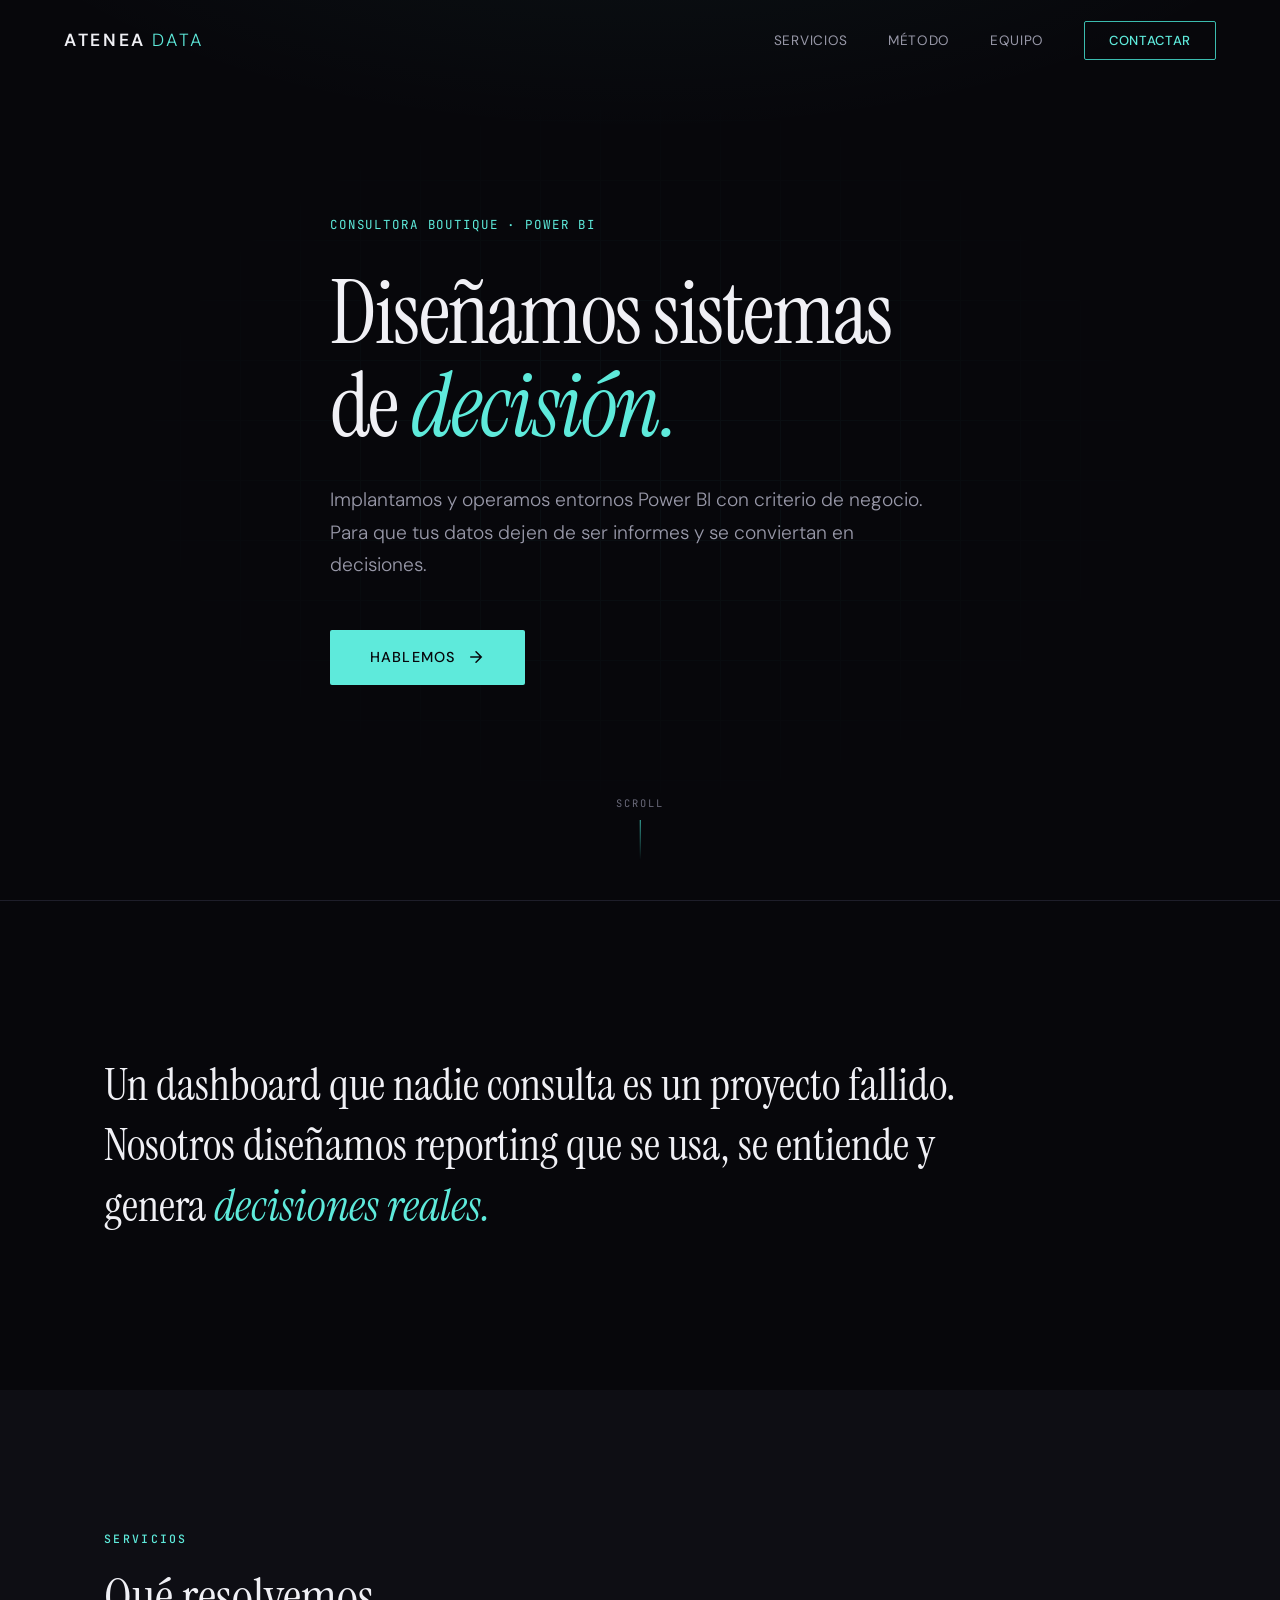
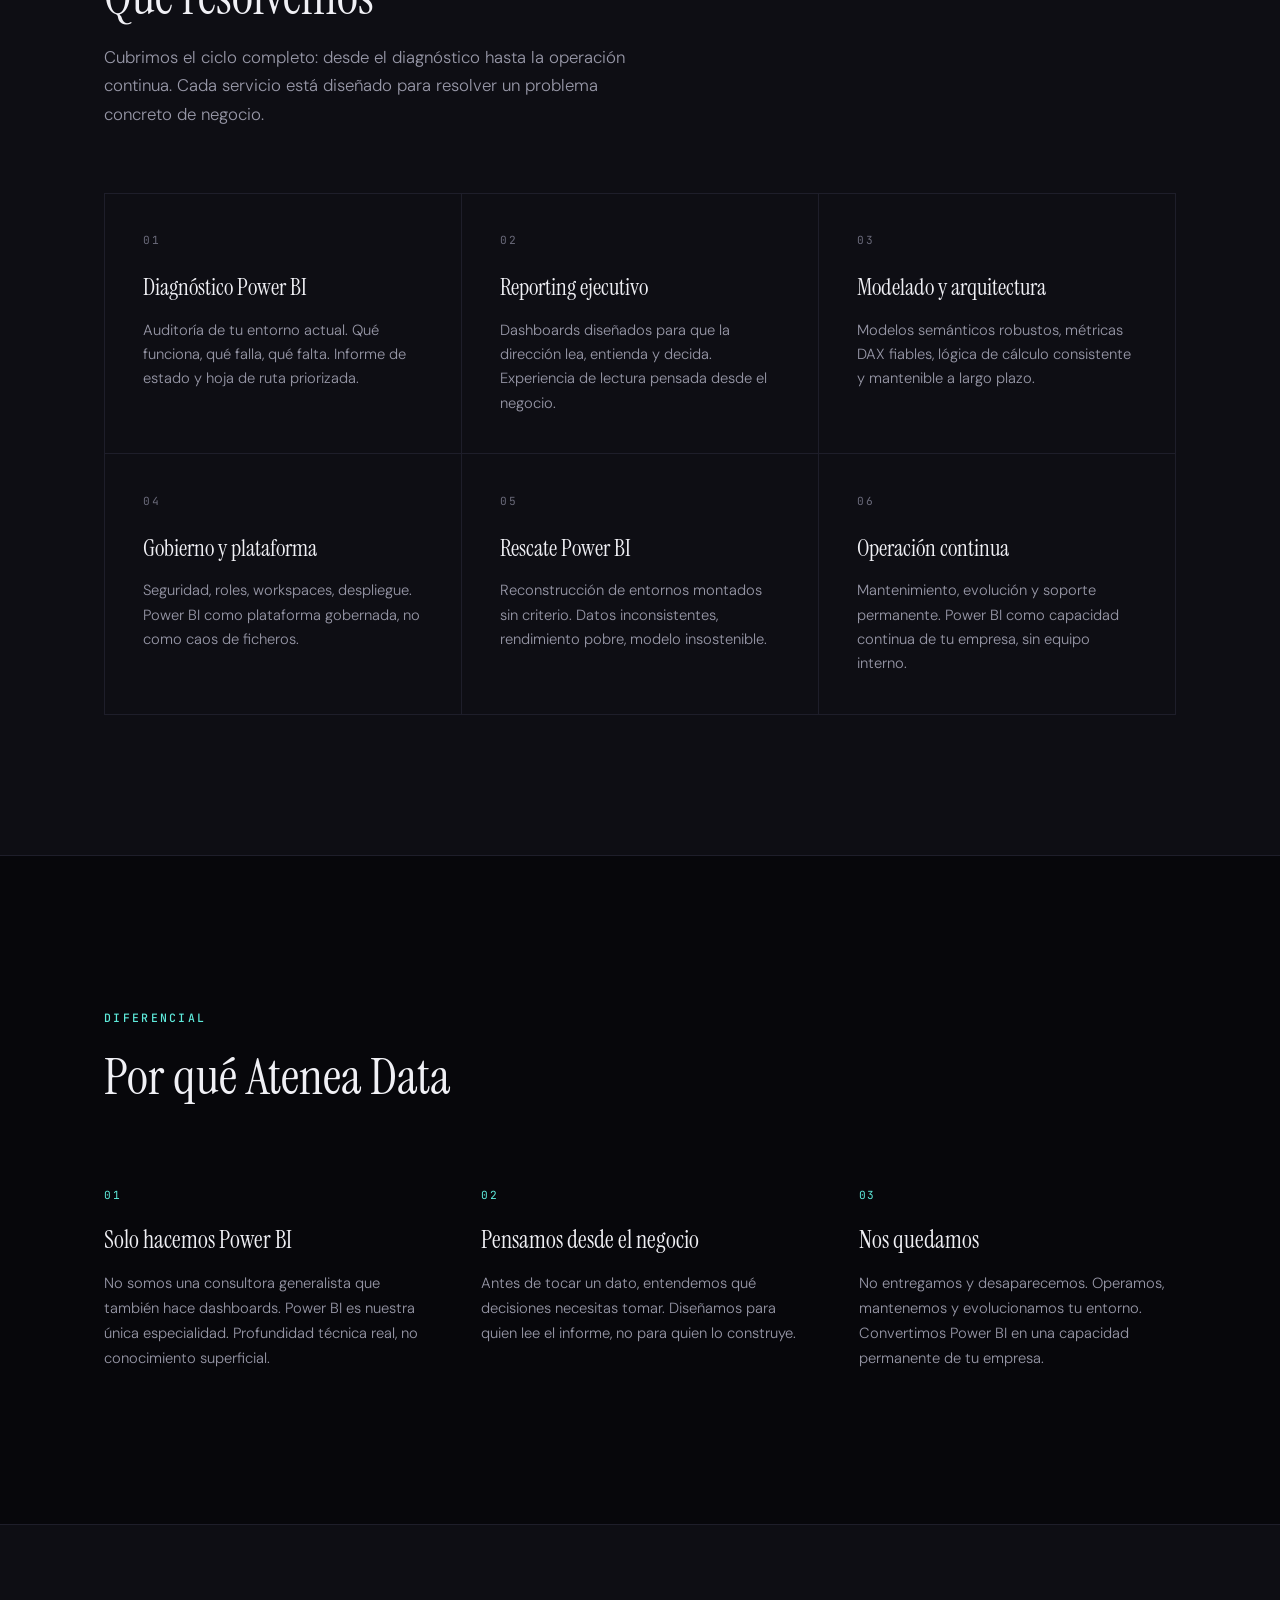
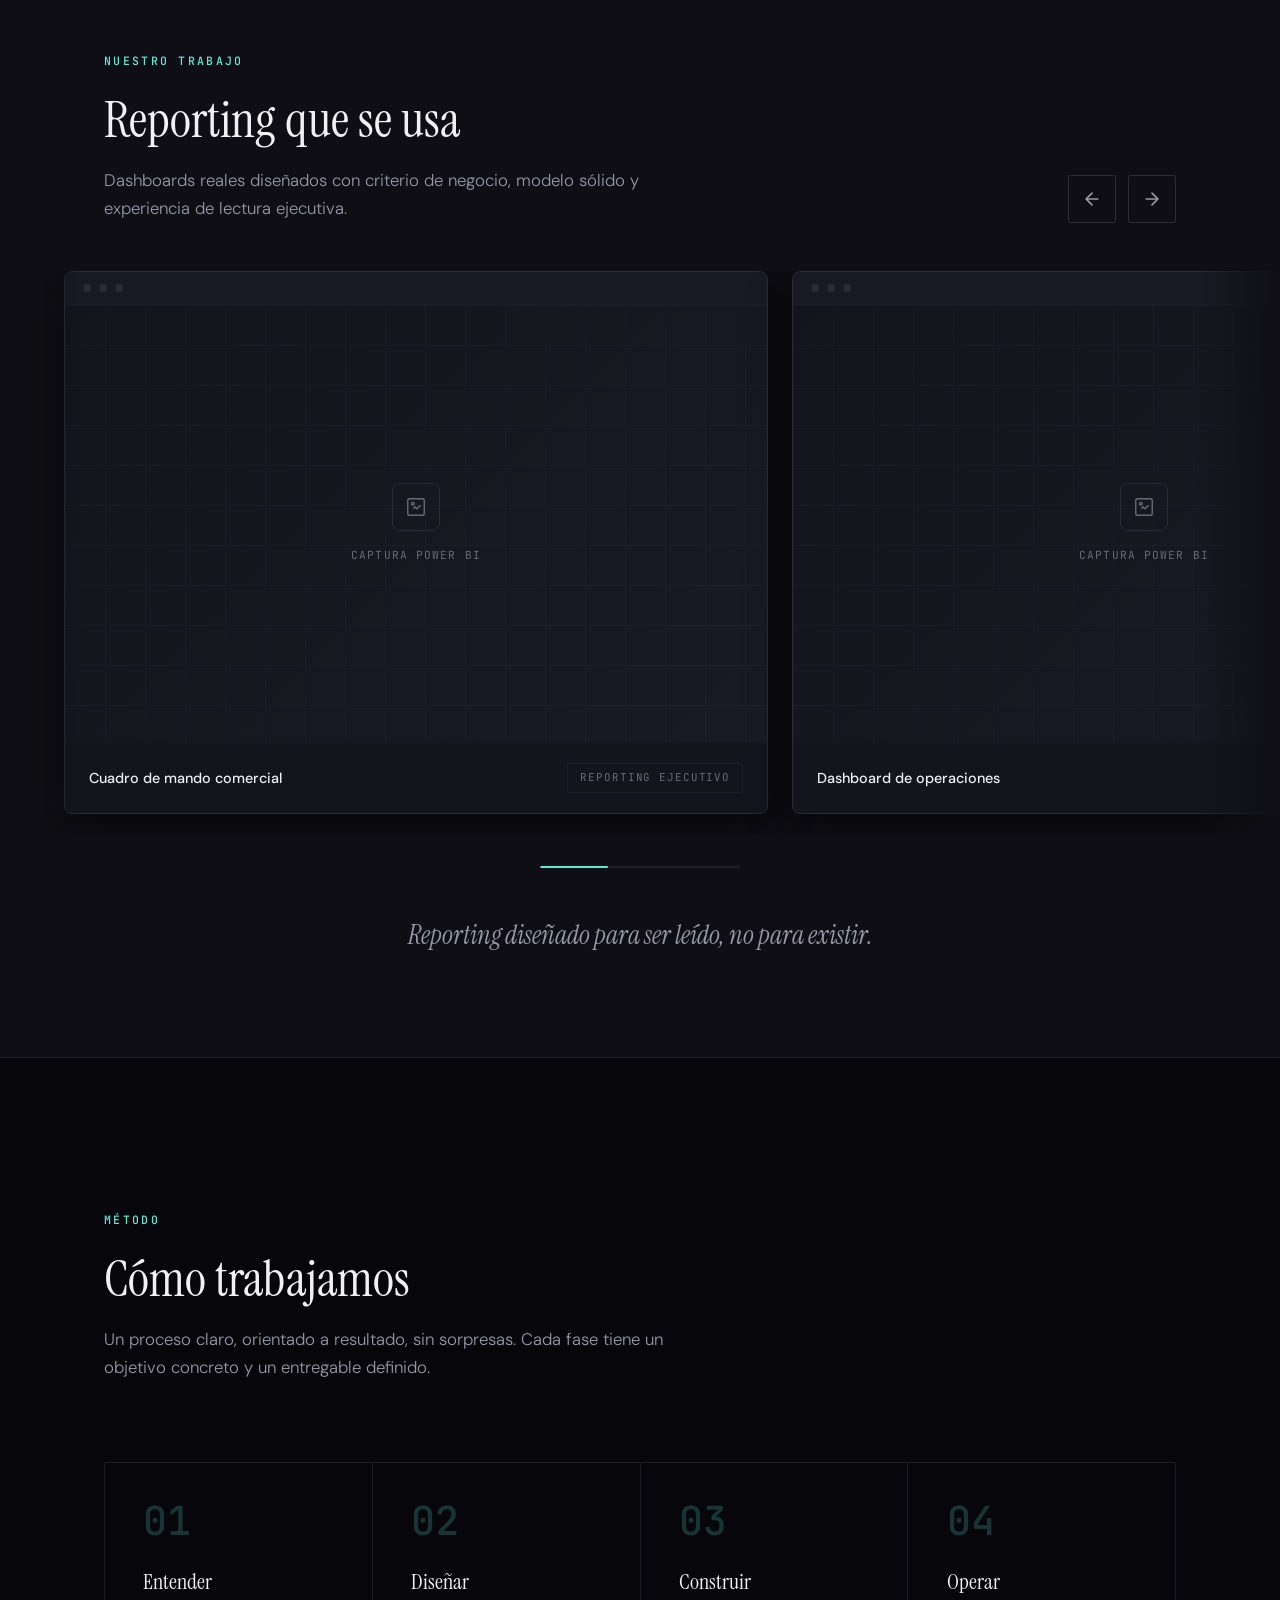
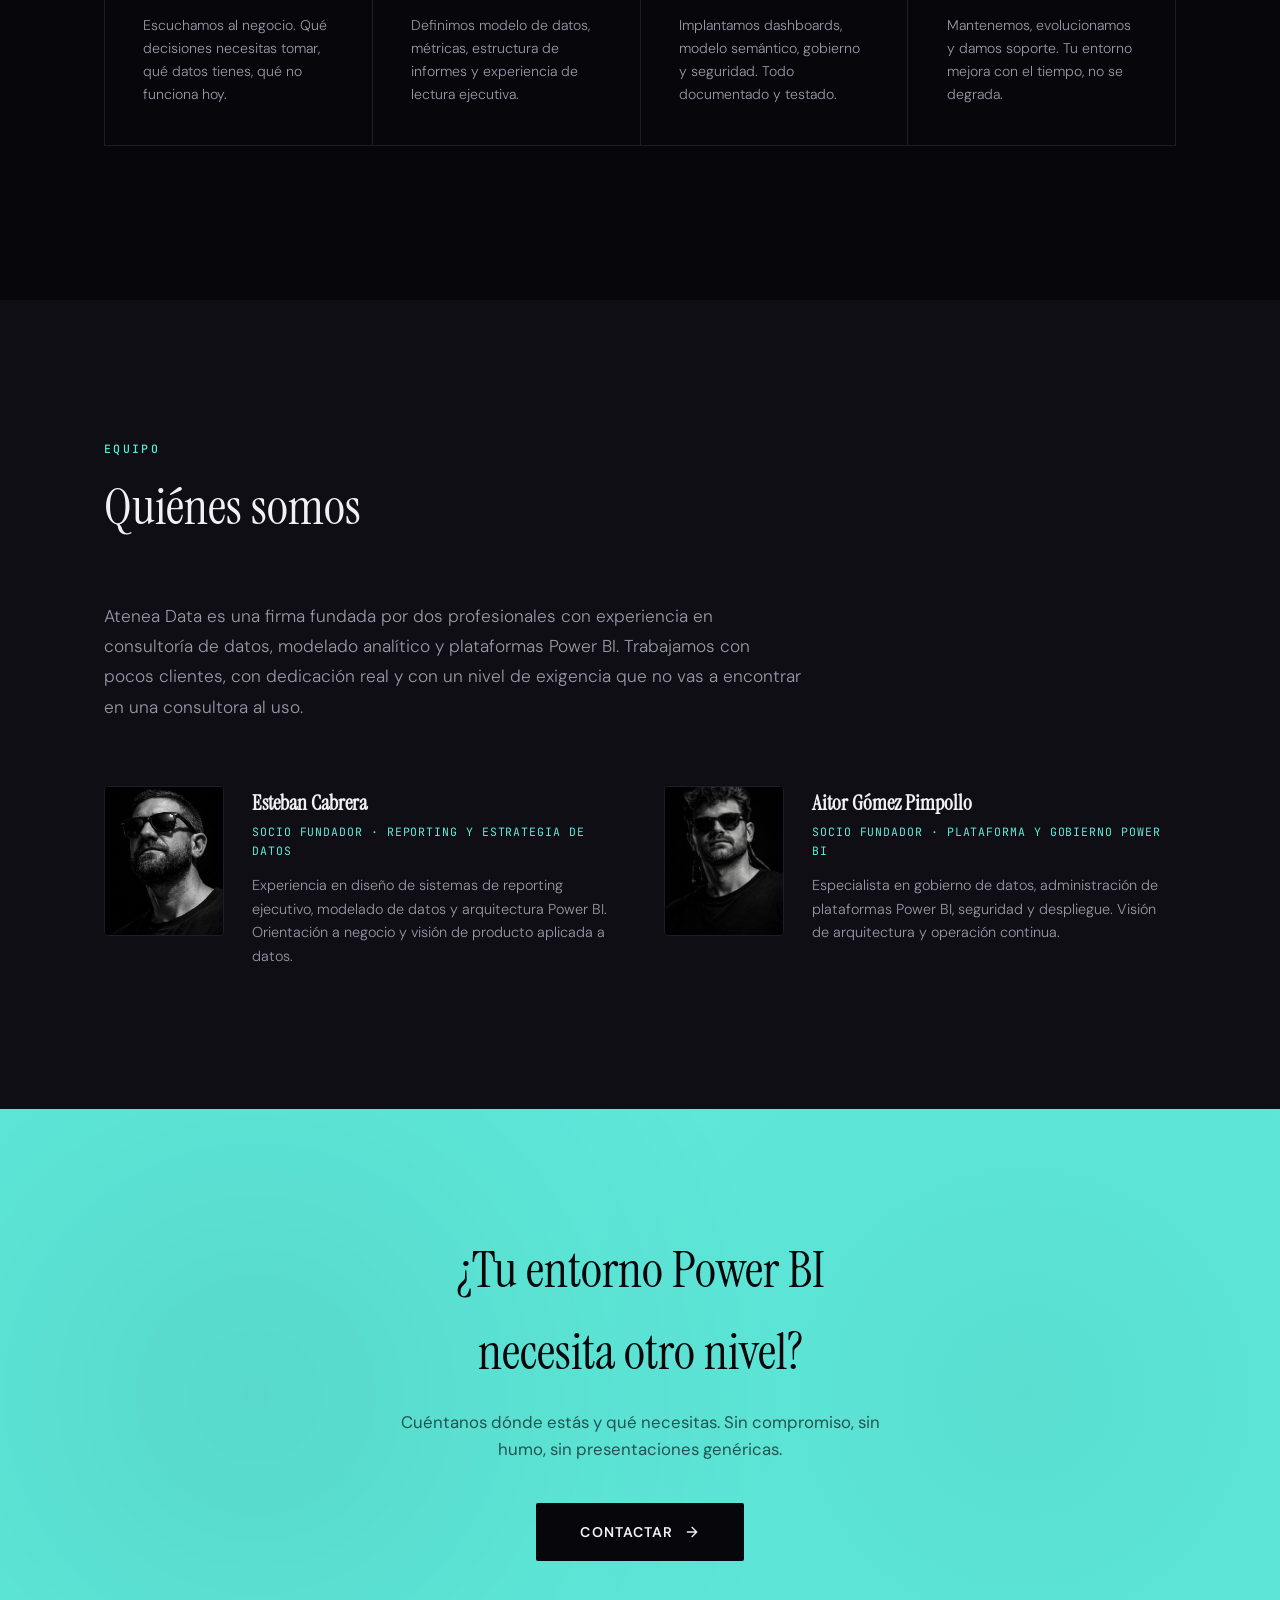
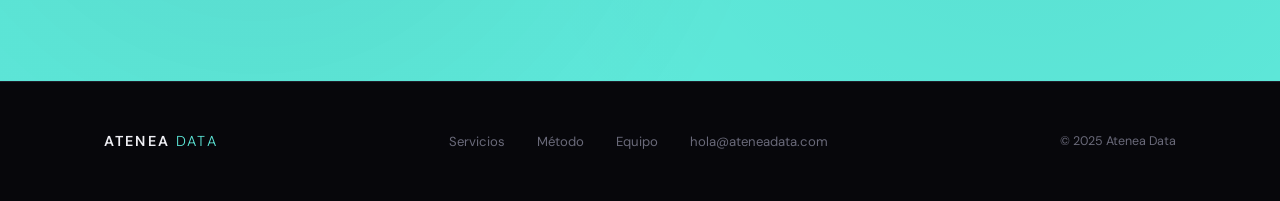
==== index.html @ fad29ff2 "Update team member names and email address" ====
<!DOCTYPE html>
<html lang="es">
<head>
    <meta charset="UTF-8">
    <meta name="viewport" content="width=device-width, initial-scale=1.0">
    <title>Atenea Data — Sistemas de decisión sobre Power BI</title>
    <meta name="description" content="Consultora boutique especializada en Power BI. Diseño, implantación y operación de sistemas de reporting y decisión ejecutiva.">
    <link rel="preconnect" href="https://fonts.googleapis.com">
    <link rel="preconnect" href="https://fonts.gstatic.com" crossorigin>
    <link href="https://fonts.googleapis.com/css2?family=DM+Sans:ital,opsz,wght@0,9..40,300;0,9..40,400;0,9..40,500;0,9..40,600;1,9..40,300&family=Instrument+Serif:ital@0;1&family=JetBrains+Mono:wght@400;500&display=swap" rel="stylesheet">
    <style>
        /* ============================================
           ATENEA DATA — Design System
           ============================================ */
        :root {
            --black-deep: #07070B;
            --black-surface: #0E0E14;
            --black-card: #14141C;
            --black-elevated: #1A1A24;
            --border-subtle: #1E1E2A;
            --border-medium: #2A2A38;
            --text-primary: #F0F0F5;
            --text-secondary: #9898A8;
            --text-tertiary: #6A6A7A;
            --accent: #5EEADB;
            --accent-dim: #3BBCAF;
            --accent-glow: rgba(94, 234, 219, 0.08);
            --accent-glow-strong: rgba(94, 234, 219, 0.15);
            --blue-accent: #7B8FCC;
            --gradient-hero: radial-gradient(ellipse 80% 50% at 50% -20%, rgba(94, 234, 219, 0.06) 0%, transparent 70%);
            --font-display: 'Instrument Serif', Georgia, serif;
            --font-body: 'DM Sans', -apple-system, sans-serif;
            --font-mono: 'JetBrains Mono', monospace;
            --ease-out-expo: cubic-bezier(0.16, 1, 0.3, 1);
            --ease-out-quart: cubic-bezier(0.25, 1, 0.5, 1);
        }

        /* ============================================
           Reset & Base
           ============================================ */
        *, *::before, *::after { margin: 0; padding: 0; box-sizing: border-box; }

        html {
            font-size: 16px;
            scroll-behavior: smooth;
            -webkit-font-smoothing: antialiased;
            -moz-osx-font-smoothing: grayscale;
        }

        body {
            font-family: var(--font-body);
            background: var(--black-deep);
            color: var(--text-primary);
            line-height: 1.6;
            overflow-x: hidden;
        }

        a { color: inherit; text-decoration: none; }
        img { max-width: 100%; display: block; }

        ::selection {
            background: var(--accent);
            color: var(--black-deep);
        }

        /* ============================================
           Utility
           ============================================ */
        .container {
            max-width: 1200px;
            margin: 0 auto;
            padding: 0 clamp(24px, 5vw, 80px);
        }

        .container--wide {
            max-width: 1400px;
            margin: 0 auto;
            padding: 0 clamp(24px, 5vw, 80px);
        }

        /* ============================================
           Navigation
           ============================================ */
        .nav {
            position: fixed;
            top: 0;
            left: 0;
            right: 0;
            z-index: 1000;
            padding: 0 clamp(24px, 5vw, 80px);
            transition: all 0.5s var(--ease-out-expo);
        }

        .nav--scrolled {
            background: rgba(7, 7, 11, 0.85);
            backdrop-filter: blur(20px);
            -webkit-backdrop-filter: blur(20px);
            border-bottom: 1px solid var(--border-subtle);
        }

        .nav__inner {
            max-width: 1400px;
            margin: 0 auto;
            display: flex;
            align-items: center;
            justify-content: space-between;
            height: 80px;
        }

        .nav__logo {
            font-family: var(--font-body);
            font-weight: 600;
            font-size: 1.1rem;
            letter-spacing: 0.15em;
            text-transform: uppercase;
            color: var(--text-primary);
        }

        .nav__logo span {
            font-weight: 300;
            color: var(--accent);
        }

        .nav__links {
            display: flex;
            align-items: center;
            gap: 40px;
            list-style: none;
        }

        .nav__links a {
            font-size: 0.85rem;
            font-weight: 400;
            letter-spacing: 0.05em;
            color: var(--text-secondary);
            transition: color 0.3s ease;
            text-transform: uppercase;
        }

        .nav__links a:hover { color: var(--text-primary); }

        .nav__cta {
            font-size: 0.82rem !important;
            font-weight: 500 !important;
            color: var(--accent) !important;
            padding: 10px 24px;
            border: 1px solid var(--accent-dim);
            border-radius: 2px;
            transition: all 0.3s ease !important;
        }

        .nav__cta:hover {
            background: var(--accent);
            color: var(--black-deep) !important;
        }

        /* Mobile menu */
        .nav__hamburger {
            display: none;
            flex-direction: column;
            gap: 5px;
            cursor: pointer;
            padding: 8px;
            background: none;
            border: none;
        }

        .nav__hamburger span {
            width: 24px;
            height: 1.5px;
            background: var(--text-primary);
            transition: all 0.3s ease;
        }

        /* ============================================
           Hero
           ============================================ */
        .hero {
            min-height: 100vh;
            display: flex;
            align-items: center;
            position: relative;
            overflow: hidden;
            background: var(--black-deep);
        }

        .hero::before {
            content: '';
            position: absolute;
            inset: 0;
            background: var(--gradient-hero);
            pointer-events: none;
        }

        .hero__grid {
            position: absolute;
            inset: 0;
            opacity: 0.03;
            background-image:
                linear-gradient(var(--accent) 1px, transparent 1px),
                linear-gradient(90deg, var(--accent) 1px, transparent 1px);
            background-size: 60px 60px;
            mask-image: radial-gradient(ellipse 60% 60% at 50% 50%, black 20%, transparent 70%);
            -webkit-mask-image: radial-gradient(ellipse 60% 60% at 50% 50%, black 20%, transparent 70%);
        }

        .hero__content {
            position: relative;
            z-index: 2;
            max-width: 900px;
        }

        .hero__tag {
            font-family: var(--font-mono);
            font-size: 0.78rem;
            font-weight: 400;
            letter-spacing: 0.15em;
            text-transform: uppercase;
            color: var(--accent);
            margin-bottom: 32px;
            opacity: 0;
            transform: translateY(20px);
            animation: fadeUp 0.8s var(--ease-out-expo) 0.3s forwards;
        }

        .hero__title {
            font-family: var(--font-display);
            font-size: clamp(3rem, 7vw, 5.5rem);
            font-weight: 400;
            line-height: 1.05;
            letter-spacing: -0.02em;
            color: var(--text-primary);
            margin-bottom: 32px;
            opacity: 0;
            transform: translateY(30px);
            animation: fadeUp 1s var(--ease-out-expo) 0.5s forwards;
        }

        .hero__title em {
            font-style: italic;
            color: var(--accent);
        }

        .hero__subtitle {
            font-size: clamp(1.05rem, 1.5vw, 1.2rem);
            font-weight: 300;
            line-height: 1.7;
            color: var(--text-secondary);
            max-width: 620px;
            margin-bottom: 48px;
            opacity: 0;
            transform: translateY(30px);
            animation: fadeUp 1s var(--ease-out-expo) 0.7s forwards;
        }

        .hero__cta {
            display: inline-flex;
            align-items: center;
            gap: 12px;
            font-size: 0.9rem;
            font-weight: 500;
            letter-spacing: 0.08em;
            text-transform: uppercase;
            color: var(--black-deep);
            background: var(--accent);
            padding: 16px 40px;
            border-radius: 2px;
            transition: all 0.4s var(--ease-out-expo);
            opacity: 0;
            transform: translateY(30px);
            animation: fadeUp 1s var(--ease-out-expo) 0.9s forwards;
        }

        .hero__cta:hover {
            background: var(--text-primary);
            transform: translateY(-2px);
            box-shadow: 0 10px 40px rgba(94, 234, 219, 0.15);
        }

        .hero__cta svg {
            transition: transform 0.3s ease;
        }

        .hero__cta:hover svg {
            transform: translateX(4px);
        }

        .hero__scroll {
            position: absolute;
            bottom: 40px;
            left: 50%;
            transform: translateX(-50%);
            display: flex;
            flex-direction: column;
            align-items: center;
            gap: 8px;
            opacity: 0;
            animation: fadeIn 1s var(--ease-out-expo) 1.5s forwards;
        }

        .hero__scroll span {
            font-family: var(--font-mono);
            font-size: 0.65rem;
            letter-spacing: 0.2em;
            text-transform: uppercase;
            color: var(--text-tertiary);
        }

        .hero__scroll-line {
            width: 1px;
            height: 40px;
            background: linear-gradient(to bottom, var(--accent-dim), transparent);
            animation: scrollPulse 2s ease-in-out infinite;
        }

        /* ============================================
           Statement
           ============================================ */
        .statement {
            padding: clamp(80px, 12vw, 160px) 0;
            border-top: 1px solid var(--border-subtle);
        }

        .statement__text {
            font-family: var(--font-display);
            font-size: clamp(1.6rem, 3.5vw, 2.8rem);
            font-weight: 400;
            line-height: 1.35;
            color: var(--text-primary);
            max-width: 900px;
        }

        .statement__text em {
            font-style: italic;
            color: var(--accent);
        }

        /* ============================================
           Services
           ============================================ */
        .services {
            padding: clamp(80px, 12vw, 140px) 0;
            background: var(--black-surface);
        }

        .section-tag {
            font-family: var(--font-mono);
            font-size: 0.72rem;
            font-weight: 500;
            letter-spacing: 0.2em;
            text-transform: uppercase;
            color: var(--accent);
            margin-bottom: 20px;
        }

        .section-title {
            font-family: var(--font-display);
            font-size: clamp(2rem, 4vw, 3.2rem);
            font-weight: 400;
            line-height: 1.15;
            margin-bottom: 16px;
        }

        .section-subtitle {
            font-size: 1.05rem;
            font-weight: 300;
            color: var(--text-secondary);
            max-width: 560px;
            line-height: 1.7;
            margin-bottom: 64px;
        }

        .services__grid {
            display: grid;
            grid-template-columns: repeat(3, 1fr);
            gap: 1px;
            background: var(--border-subtle);
            border: 1px solid var(--border-subtle);
        }

        .service-card {
            background: var(--black-surface);
            padding: clamp(32px, 3vw, 48px);
            transition: all 0.5s var(--ease-out-expo);
            position: relative;
        }

        .service-card::after {
            content: '';
            position: absolute;
            bottom: 0;
            left: 0;
            right: 0;
            height: 2px;
            background: var(--accent);
            transform: scaleX(0);
            transform-origin: left;
            transition: transform 0.5s var(--ease-out-expo);
        }

        .service-card:hover {
            background: var(--black-card);
        }

        .service-card:hover::after {
            transform: scaleX(1);
        }

        .service-card__number {
            font-family: var(--font-mono);
            font-size: 0.7rem;
            color: var(--text-tertiary);
            letter-spacing: 0.1em;
            margin-bottom: 24px;
        }

        .service-card__title {
            font-family: var(--font-display);
            font-size: 1.45rem;
            font-weight: 400;
            margin-bottom: 16px;
            line-height: 1.2;
        }

        .service-card__desc {
            font-size: 0.92rem;
            font-weight: 300;
            color: var(--text-secondary);
            line-height: 1.65;
        }

        /* ============================================
           Differentiators
           ============================================ */
        .diff {
            padding: clamp(80px, 12vw, 160px) 0;
            border-top: 1px solid var(--border-subtle);
        }

        .diff__header {
            margin-bottom: 80px;
        }

        .diff__grid {
            display: grid;
            grid-template-columns: repeat(3, 1fr);
            gap: 60px;
        }

        .diff-item__number {
            font-family: var(--font-mono);
            font-size: 0.7rem;
            color: var(--accent);
            letter-spacing: 0.15em;
            margin-bottom: 20px;
        }

        .diff-item__title {
            font-family: var(--font-display);
            font-size: 1.5rem;
            font-weight: 400;
            margin-bottom: 16px;
            line-height: 1.25;
        }

        .diff-item__text {
            font-size: 0.92rem;
            font-weight: 300;
            color: var(--text-secondary);
            line-height: 1.7;
        }

        /* ============================================
           Work Gallery — Horizontal Scroll
           ============================================ */
        .gallery {
            padding: clamp(80px, 10vw, 140px) 0 clamp(60px, 8vw, 100px);
            background: var(--black-surface);
            overflow: hidden;
            position: relative;
        }

        .gallery::before {
            content: '';
            position: absolute;
            top: 0;
            left: 0;
            right: 0;
            height: 1px;
            background: var(--border-subtle);
        }

        .gallery__header {
            display: flex;
            align-items: flex-end;
            justify-content: space-between;
            margin-bottom: 48px;
        }

        .gallery__nav {
            display: flex;
            gap: 12px;
            flex-shrink: 0;
        }

        .gallery__btn {
            width: 48px;
            height: 48px;
            border: 1px solid var(--border-medium);
            border-radius: 2px;
            background: transparent;
            color: var(--text-secondary);
            cursor: pointer;
            display: flex;
            align-items: center;
            justify-content: center;
            transition: all 0.3s ease;
        }

        .gallery__btn:hover {
            border-color: var(--accent);
            color: var(--accent);
            background: var(--accent-glow);
        }

        .gallery__btn svg {
            width: 20px;
            height: 20px;
        }

        .gallery__track-wrapper {
            position: relative;
        }

        .gallery__track-wrapper::before,
        .gallery__track-wrapper::after {
            content: '';
            position: absolute;
            top: 0;
            bottom: 0;
            width: 80px;
            z-index: 2;
            pointer-events: none;
        }

        .gallery__track-wrapper::before {
            left: 0;
            background: linear-gradient(to right, var(--black-surface), transparent);
        }

        .gallery__track-wrapper::after {
            right: 0;
            background: linear-gradient(to left, var(--black-surface), transparent);
        }

        .gallery__track {
            display: flex;
            gap: 24px;
            overflow-x: auto;
            scroll-behavior: smooth;
            scrollbar-width: none;
            -ms-overflow-style: none;
            padding: 0 clamp(24px, 5vw, 80px) 20px;
            cursor: grab;
        }

        .gallery__track:active { cursor: grabbing; }
        .gallery__track::-webkit-scrollbar { display: none; }

        .gallery__item {
            flex: 0 0 auto;
            width: clamp(500px, 55vw, 800px);
            position: relative;
            border-radius: 8px;
            overflow: hidden;
            border: 1px solid var(--border-medium);
            background: var(--black-card);
            transition: all 0.5s var(--ease-out-expo);
            box-shadow:
                0 4px 20px rgba(0,0,0,0.25),
                0 12px 48px rgba(0,0,0,0.3);
        }

        .gallery__item:hover {
            border-color: var(--border-medium);
            box-shadow:
                0 8px 32px rgba(0,0,0,0.35),
                0 20px 60px rgba(0,0,0,0.4),
                0 0 80px rgba(94, 234, 219, 0.04);
            transform: translateY(-4px);
        }

        .gallery__item-bar {
            display: flex;
            align-items: center;
            gap: 8px;
            padding: 12px 18px;
            background: var(--black-elevated);
            border-bottom: 1px solid var(--border-subtle);
        }

        .gallery__item-dot {
            width: 8px;
            height: 8px;
            border-radius: 50%;
            background: var(--border-medium);
        }

        .gallery__item-img {
            width: 100%;
            aspect-ratio: 16 / 10;
            object-fit: cover;
            object-position: top left;
            display: block;
        }

        .gallery__item-placeholder {
            width: 100%;
            aspect-ratio: 16 / 10;
            background:
                linear-gradient(135deg, var(--black-card) 0%, var(--black-elevated) 100%);
            display: flex;
            flex-direction: column;
            align-items: center;
            justify-content: center;
            gap: 16px;
            position: relative;
            overflow: hidden;
        }

        .gallery__item-placeholder::before {
            content: '';
            position: absolute;
            inset: 0;
            opacity: 0.03;
            background-image:
                linear-gradient(var(--accent) 1px, transparent 1px),
                linear-gradient(90deg, var(--accent) 1px, transparent 1px);
            background-size: 40px 40px;
        }

        .gallery__item-placeholder-icon {
            width: 48px;
            height: 48px;
            border: 1px solid var(--border-medium);
            border-radius: 8px;
            display: flex;
            align-items: center;
            justify-content: center;
        }

        .gallery__item-placeholder-icon svg {
            width: 22px;
            height: 22px;
            color: var(--text-tertiary);
        }

        .gallery__item-placeholder-text {
            font-family: var(--font-mono);
            font-size: 0.7rem;
            letter-spacing: 0.1em;
            text-transform: uppercase;
            color: var(--text-tertiary);
        }

        .gallery__item-info {
            padding: 20px 24px;
            display: flex;
            align-items: center;
            justify-content: space-between;
        }

        .gallery__item-title {
            font-size: 0.9rem;
            font-weight: 500;
            color: var(--text-primary);
        }

        .gallery__item-type {
            font-family: var(--font-mono);
            font-size: 0.68rem;
            letter-spacing: 0.08em;
            text-transform: uppercase;
            color: var(--text-tertiary);
            padding: 5px 12px;
            border: 1px solid var(--border-subtle);
            border-radius: 2px;
        }

        .gallery__caption {
            text-align: center;
            margin-top: 48px;
        }

        .gallery__caption p {
            font-family: var(--font-display);
            font-size: clamp(1.2rem, 2vw, 1.6rem);
            font-style: italic;
            color: var(--text-secondary);
        }

        .gallery__progress {
            margin-top: 32px;
            display: flex;
            justify-content: center;
        }

        .gallery__progress-bar {
            width: 200px;
            height: 2px;
            background: var(--border-subtle);
            border-radius: 1px;
            position: relative;
            overflow: hidden;
        }

        .gallery__progress-fill {
            position: absolute;
            top: 0;
            left: 0;
            height: 100%;
            background: var(--accent);
            border-radius: 1px;
            width: 30%;
            transition: left 0.3s ease, width 0.3s ease;
        }

        @media (max-width: 768px) {
            .gallery__item { width: clamp(320px, 85vw, 500px); }
            .gallery__header { flex-direction: column; align-items: flex-start; gap: 24px; }
            .gallery__track-wrapper::before,
            .gallery__track-wrapper::after { width: 40px; }
        }

        /* ============================================
           Method
           ============================================ */
        .method {
            padding: clamp(80px, 12vw, 160px) 0;
            border-top: 1px solid var(--border-subtle);
        }

        .method__header {
            margin-bottom: 80px;
        }

        .method__steps {
            display: grid;
            grid-template-columns: repeat(4, 1fr);
            gap: 1px;
            background: var(--border-subtle);
            border: 1px solid var(--border-subtle);
        }

        .method-step {
            background: var(--black-deep);
            padding: clamp(28px, 3vw, 44px);
            position: relative;
        }

        .method-step__number {
            font-family: var(--font-mono);
            font-size: 2.5rem;
            font-weight: 500;
            color: var(--accent);
            opacity: 0.2;
            margin-bottom: 24px;
            line-height: 1;
        }

        .method-step__title {
            font-family: var(--font-display);
            font-size: 1.35rem;
            font-weight: 400;
            margin-bottom: 14px;
        }

        .method-step__text {
            font-size: 0.88rem;
            font-weight: 300;
            color: var(--text-secondary);
            line-height: 1.65;
        }

        /* ============================================
           Team
           ============================================ */
        .team {
            padding: clamp(80px, 12vw, 140px) 0;
            background: var(--black-surface);
        }

        .team__header {
            margin-bottom: 64px;
        }

        .team__intro {
            font-size: 1.08rem;
            font-weight: 300;
            color: var(--text-secondary);
            line-height: 1.75;
            max-width: 700px;
            margin-bottom: 64px;
        }

        .team__grid {
            display: grid;
            grid-template-columns: repeat(2, 1fr);
            gap: 48px;
        }

        .team-member {
            display: flex;
            gap: 28px;
            align-items: flex-start;
        }

        .team-member__photo {
            width: 120px;
            height: 150px;
            border-radius: 4px;
            background: var(--black-elevated);
            border: 1px solid var(--border-subtle);
            flex-shrink: 0;
            display: flex;
            align-items: center;
            justify-content: center;
            overflow: hidden;
        }

        .team-member__photo-placeholder {
            font-family: var(--font-mono);
            font-size: 0.65rem;
            color: var(--text-tertiary);
            text-transform: uppercase;
            letter-spacing: 0.1em;
        }

        .team-member__name {
            font-family: var(--font-display);
            font-size: 1.3rem;
            margin-bottom: 4px;
        }

        .team-member__role {
            font-family: var(--font-mono);
            font-size: 0.72rem;
            color: var(--accent);
            letter-spacing: 0.08em;
            text-transform: uppercase;
            margin-bottom: 14px;
        }

        .team-member__bio {
            font-size: 0.9rem;
            font-weight: 300;
            color: var(--text-secondary);
            line-height: 1.65;
        }

        /* ============================================
           CTA Section
           ============================================ */
        .cta-section {
            padding: clamp(80px, 10vw, 120px) 0;
            background: var(--accent);
            position: relative;
            overflow: hidden;
        }

        .cta-section::before {
            content: '';
            position: absolute;
            inset: 0;
            background:
                radial-gradient(circle at 20% 50%, rgba(7,7,11,0.08) 0%, transparent 50%),
                radial-gradient(circle at 80% 50%, rgba(7,7,11,0.05) 0%, transparent 50%);
        }

        .cta-section .container {
            position: relative;
            z-index: 2;
            text-align: center;
        }

        .cta-section__title {
            font-family: var(--font-display);
            font-size: clamp(2rem, 4vw, 3.2rem);
            font-weight: 400;
            color: var(--black-deep);
            margin-bottom: 16px;
        }

        .cta-section__subtitle {
            font-size: 1.05rem;
            font-weight: 400;
            color: rgba(7, 7, 11, 0.65);
            max-width: 500px;
            margin: 0 auto 40px;
            line-height: 1.6;
        }

        .cta-section__btn {
            display: inline-flex;
            align-items: center;
            gap: 10px;
            font-size: 0.88rem;
            font-weight: 600;
            letter-spacing: 0.08em;
            text-transform: uppercase;
            color: var(--text-primary);
            background: var(--black-deep);
            padding: 18px 44px;
            border-radius: 2px;
            transition: all 0.4s var(--ease-out-expo);
        }

        .cta-section__btn:hover {
            transform: translateY(-2px);
            box-shadow: 0 10px 40px rgba(0,0,0,0.3);
        }

        /* ============================================
           Footer
           ============================================ */
        .footer {
            padding: 48px 0;
            border-top: 1px solid var(--border-subtle);
        }

        .footer__inner {
            display: flex;
            align-items: center;
            justify-content: space-between;
        }

        .footer__logo {
            font-family: var(--font-body);
            font-weight: 600;
            font-size: 0.9rem;
            letter-spacing: 0.15em;
            text-transform: uppercase;
        }

        .footer__logo span {
            font-weight: 300;
            color: var(--accent);
        }

        .footer__links {
            display: flex;
            align-items: center;
            gap: 32px;
        }

        .footer__links a {
            font-size: 0.82rem;
            color: var(--text-tertiary);
            transition: color 0.3s ease;
        }

        .footer__links a:hover { color: var(--text-secondary); }

        .footer__copy {
            font-size: 0.78rem;
            color: var(--text-tertiary);
        }

        /* ============================================
           Animations
           ============================================ */
        @keyframes fadeUp {
            from { opacity: 0; transform: translateY(var(--y, 30px)); }
            to { opacity: 1; transform: translateY(0); }
        }

        @keyframes fadeIn {
            from { opacity: 0; }
            to { opacity: 1; }
        }

        @keyframes scrollPulse {
            0%, 100% { opacity: 0.3; transform: scaleY(1); }
            50% { opacity: 0.8; transform: scaleY(1.2); }
        }

        /* Scroll reveal */
        .reveal {
            opacity: 0;
            transform: translateY(40px);
            transition: all 0.9s var(--ease-out-expo);
        }

        .reveal--visible {
            opacity: 1;
            transform: translateY(0);
        }

        .reveal-stagger > * {
            opacity: 0;
            transform: translateY(30px);
            transition: all 0.7s var(--ease-out-expo);
        }

        .reveal-stagger--visible > *:nth-child(1) { transition-delay: 0s; opacity: 1; transform: none; }
        .reveal-stagger--visible > *:nth-child(2) { transition-delay: 0.08s; opacity: 1; transform: none; }
        .reveal-stagger--visible > *:nth-child(3) { transition-delay: 0.16s; opacity: 1; transform: none; }
        .reveal-stagger--visible > *:nth-child(4) { transition-delay: 0.24s; opacity: 1; transform: none; }
        .reveal-stagger--visible > *:nth-child(5) { transition-delay: 0.32s; opacity: 1; transform: none; }
        .reveal-stagger--visible > *:nth-child(6) { transition-delay: 0.4s; opacity: 1; transform: none; }

        /* ============================================
           Responsive
           ============================================ */
        @media (max-width: 1024px) {
            .services__grid { grid-template-columns: repeat(2, 1fr); }
            .diff__grid { grid-template-columns: repeat(2, 1fr); gap: 40px; }
            .method__steps { grid-template-columns: repeat(2, 1fr); }
        }

        @media (max-width: 768px) {
            .nav__links { display: none; }
            .nav__hamburger { display: flex; }

            .nav__links--open {
                display: flex;
                flex-direction: column;
                position: fixed;
                inset: 0;
                background: var(--black-deep);
                align-items: center;
                justify-content: center;
                gap: 32px;
                z-index: 999;
            }

            .nav__links--open a {
                font-size: 1.2rem;
            }

            .services__grid { grid-template-columns: 1fr; }
            .diff__grid { grid-template-columns: 1fr; gap: 48px; }
            .method__steps { grid-template-columns: 1fr; }
            .team__grid { grid-template-columns: 1fr; }

            .footer__inner {
                flex-direction: column;
                gap: 20px;
                text-align: center;
            }

            .footer__links { flex-wrap: wrap; justify-content: center; }
        }
    </style>
</head>
<body>

    <!-- ============================================
         Navigation
         ============================================ -->
    <nav class="nav" id="nav">
        <div class="nav__inner">
            <a href="#" class="nav__logo">Atenea <span>Data</span></a>
            <ul class="nav__links" id="navLinks">
                <li><a href="#servicios">Servicios</a></li>
                <li><a href="#metodo">Método</a></li>
                <li><a href="#equipo">Equipo</a></li>
                <li><a href="#contacto" class="nav__cta">Contactar</a></li>
            </ul>
            <button class="nav__hamburger" id="hamburger" aria-label="Menú">
                <span></span><span></span><span></span>
            </button>
        </div>
    </nav>

    <!-- ============================================
         Hero
         ============================================ -->
    <section class="hero">
        <div class="hero__grid"></div>
        <div class="container">
            <div class="hero__content">
                <p class="hero__tag">Consultora boutique · Power BI</p>
                <h1 class="hero__title">Diseñamos sistemas<br>de <em>decisión.</em></h1>
                <p class="hero__subtitle">Implantamos y operamos entornos Power BI con criterio de negocio. Para que tus datos dejen de ser informes y se conviertan en decisiones.</p>
                <a href="#contacto" class="hero__cta">
                    Hablemos
                    <svg width="18" height="18" viewBox="0 0 24 24" fill="none" stroke="currentColor" stroke-width="2" stroke-linecap="round"><path d="M5 12h14M12 5l7 7-7 7"/></svg>
                </a>
            </div>
        </div>
        <div class="hero__scroll">
            <span>Scroll</span>
            <div class="hero__scroll-line"></div>
        </div>
    </section>

    <!-- ============================================
         Statement
         ============================================ -->
    <section class="statement">
        <div class="container reveal">
            <p class="statement__text">Un dashboard que nadie consulta es un proyecto fallido. Nosotros diseñamos reporting que se usa, se entiende y genera <em>decisiones reales.</em></p>
        </div>
    </section>

    <!-- ============================================
         Services
         ============================================ -->
    <section class="services" id="servicios">
        <div class="container">
            <div class="reveal">
                <p class="section-tag">Servicios</p>
                <h2 class="section-title">Qué resolvemos</h2>
                <p class="section-subtitle">Cubrimos el ciclo completo: desde el diagnóstico hasta la operación continua. Cada servicio está diseñado para resolver un problema concreto de negocio.</p>
            </div>
            <div class="services__grid reveal-stagger">
                <div class="service-card">
                    <p class="service-card__number">01</p>
                    <h3 class="service-card__title">Diagnóstico Power BI</h3>
                    <p class="service-card__desc">Auditoría de tu entorno actual. Qué funciona, qué falla, qué falta. Informe de estado y hoja de ruta priorizada.</p>
                </div>
                <div class="service-card">
                    <p class="service-card__number">02</p>
                    <h3 class="service-card__title">Reporting ejecutivo</h3>
                    <p class="service-card__desc">Dashboards diseñados para que la dirección lea, entienda y decida. Experiencia de lectura pensada desde el negocio.</p>
                </div>
                <div class="service-card">
                    <p class="service-card__number">03</p>
                    <h3 class="service-card__title">Modelado y arquitectura</h3>
                    <p class="service-card__desc">Modelos semánticos robustos, métricas DAX fiables, lógica de cálculo consistente y mantenible a largo plazo.</p>
                </div>
                <div class="service-card">
                    <p class="service-card__number">04</p>
                    <h3 class="service-card__title">Gobierno y plataforma</h3>
                    <p class="service-card__desc">Seguridad, roles, workspaces, despliegue. Power BI como plataforma gobernada, no como caos de ficheros.</p>
                </div>
                <div class="service-card">
                    <p class="service-card__number">05</p>
                    <h3 class="service-card__title">Rescate Power BI</h3>
                    <p class="service-card__desc">Reconstrucción de entornos montados sin criterio. Datos inconsistentes, rendimiento pobre, modelo insostenible.</p>
                </div>
                <div class="service-card">
                    <p class="service-card__number">06</p>
                    <h3 class="service-card__title">Operación continua</h3>
                    <p class="service-card__desc">Mantenimiento, evolución y soporte permanente. Power BI como capacidad continua de tu empresa, sin equipo interno.</p>
                </div>
            </div>
        </div>
    </section>

    <!-- ============================================
         Differentiators
         ============================================ -->
    <section class="diff">
        <div class="container">
            <div class="diff__header reveal">
                <p class="section-tag">Diferencial</p>
                <h2 class="section-title">Por qué Atenea Data</h2>
            </div>
            <div class="diff__grid reveal-stagger">
                <div class="diff-item">
                    <p class="diff-item__number">01</p>
                    <h3 class="diff-item__title">Solo hacemos Power BI</h3>
                    <p class="diff-item__text">No somos una consultora generalista que también hace dashboards. Power BI es nuestra única especialidad. Profundidad técnica real, no conocimiento superficial.</p>
                </div>
                <div class="diff-item">
                    <p class="diff-item__number">02</p>
                    <h3 class="diff-item__title">Pensamos desde el negocio</h3>
                    <p class="diff-item__text">Antes de tocar un dato, entendemos qué decisiones necesitas tomar. Diseñamos para quien lee el informe, no para quien lo construye.</p>
                </div>
                <div class="diff-item">
                    <p class="diff-item__number">03</p>
                    <h3 class="diff-item__title">Nos quedamos</h3>
                    <p class="diff-item__text">No entregamos y desaparecemos. Operamos, mantenemos y evolucionamos tu entorno. Convertimos Power BI en una capacidad permanente de tu empresa.</p>
                </div>
            </div>
        </div>
    </section>

    <!-- ============================================
         Work Gallery — Horizontal Scroll
         ============================================ -->
    <section class="gallery" id="trabajo">
        <div class="container">
            <div class="gallery__header reveal">
                <div>
                    <p class="section-tag">Nuestro trabajo</p>
                    <h2 class="section-title">Reporting que se usa</h2>
                    <p class="section-subtitle" style="margin-bottom:0;">Dashboards reales diseñados con criterio de negocio, modelo sólido y experiencia de lectura ejecutiva.</p>
                </div>
                <div class="gallery__nav">
                    <button class="gallery__btn" id="galleryPrev" aria-label="Anterior">
                        <svg viewBox="0 0 24 24" fill="none" stroke="currentColor" stroke-width="2" stroke-linecap="round"><path d="M19 12H5M12 19l-7-7 7-7"/></svg>
                    </button>
                    <button class="gallery__btn" id="galleryNext" aria-label="Siguiente">
                        <svg viewBox="0 0 24 24" fill="none" stroke="currentColor" stroke-width="2" stroke-linecap="round"><path d="M5 12h14M12 5l7 7-7 7"/></svg>
                    </button>
                </div>
            </div>
        </div>
        <div class="gallery__track-wrapper">
            <div class="gallery__track" id="galleryTrack">
                <!-- ITEM 1 — Reemplaza el src con tu captura real -->
                <div class="gallery__item">
                    <div class="gallery__item-bar">
                        <div class="gallery__item-dot"></div>
                        <div class="gallery__item-dot"></div>
                        <div class="gallery__item-dot"></div>
                    </div>
                    <!-- Si tienes imagen: <img class="gallery__item-img" src="img/dashboard-01.png" alt="Dashboard de ventas"> -->
                    <div class="gallery__item-placeholder">
                        <div class="gallery__item-placeholder-icon">
                            <svg viewBox="0 0 24 24" fill="none" stroke="currentColor" stroke-width="1.5"><rect x="3" y="3" width="18" height="18" rx="2"/><path d="M9 14l2-2 2 2 4-4"/><circle cx="8.5" cy="8.5" r="1.5"/></svg>
                        </div>
                        <span class="gallery__item-placeholder-text">Captura Power BI</span>
                    </div>
                    <div class="gallery__item-info">
                        <span class="gallery__item-title">Cuadro de mando comercial</span>
                        <span class="gallery__item-type">Reporting ejecutivo</span>
                    </div>
                </div>

                <!-- ITEM 2 -->
                <div class="gallery__item">
                    <div class="gallery__item-bar">
                        <div class="gallery__item-dot"></div>
                        <div class="gallery__item-dot"></div>
                        <div class="gallery__item-dot"></div>
                    </div>
                    <div class="gallery__item-placeholder">
                        <div class="gallery__item-placeholder-icon">
                            <svg viewBox="0 0 24 24" fill="none" stroke="currentColor" stroke-width="1.5"><rect x="3" y="3" width="18" height="18" rx="2"/><path d="M9 14l2-2 2 2 4-4"/><circle cx="8.5" cy="8.5" r="1.5"/></svg>
                        </div>
                        <span class="gallery__item-placeholder-text">Captura Power BI</span>
                    </div>
                    <div class="gallery__item-info">
                        <span class="gallery__item-title">Dashboard de operaciones</span>
                        <span class="gallery__item-type">Modelado + KPIs</span>
                    </div>
                </div>

                <!-- ITEM 3 -->
                <div class="gallery__item">
                    <div class="gallery__item-bar">
                        <div class="gallery__item-dot"></div>
                        <div class="gallery__item-dot"></div>
                        <div class="gallery__item-dot"></div>
                    </div>
                    <div class="gallery__item-placeholder">
                        <div class="gallery__item-placeholder-icon">
                            <svg viewBox="0 0 24 24" fill="none" stroke="currentColor" stroke-width="1.5"><rect x="3" y="3" width="18" height="18" rx="2"/><path d="M9 14l2-2 2 2 4-4"/><circle cx="8.5" cy="8.5" r="1.5"/></svg>
                        </div>
                        <span class="gallery__item-placeholder-text">Captura Power BI</span>
                    </div>
                    <div class="gallery__item-info">
                        <span class="gallery__item-title">Análisis de rentabilidad</span>
                        <span class="gallery__item-type">Diseño ejecutivo</span>
                    </div>
                </div>

                <!-- ITEM 4 -->
                <div class="gallery__item">
                    <div class="gallery__item-bar">
                        <div class="gallery__item-dot"></div>
                        <div class="gallery__item-dot"></div>
                        <div class="gallery__item-dot"></div>
                    </div>
                    <div class="gallery__item-placeholder">
                        <div class="gallery__item-placeholder-icon">
                            <svg viewBox="0 0 24 24" fill="none" stroke="currentColor" stroke-width="1.5"><rect x="3" y="3" width="18" height="18" rx="2"/><path d="M9 14l2-2 2 2 4-4"/><circle cx="8.5" cy="8.5" r="1.5"/></svg>
                        </div>
                        <span class="gallery__item-placeholder-text">Captura Power BI</span>
                    </div>
                    <div class="gallery__item-info">
                        <span class="gallery__item-title">Control financiero mensual</span>
                        <span class="gallery__item-type">Gobierno + reporting</span>
                    </div>
                </div>

                <!-- ITEM 5 -->
                <div class="gallery__item">
                    <div class="gallery__item-bar">
                        <div class="gallery__item-dot"></div>
                        <div class="gallery__item-dot"></div>
                        <div class="gallery__item-dot"></div>
                    </div>
                    <div class="gallery__item-placeholder">
                        <div class="gallery__item-placeholder-icon">
                            <svg viewBox="0 0 24 24" fill="none" stroke="currentColor" stroke-width="1.5"><rect x="3" y="3" width="18" height="18" rx="2"/><path d="M9 14l2-2 2 2 4-4"/><circle cx="8.5" cy="8.5" r="1.5"/></svg>
                        </div>
                        <span class="gallery__item-placeholder-text">Captura Power BI</span>
                    </div>
                    <div class="gallery__item-info">
                        <span class="gallery__item-title">Pipeline y forecast</span>
                        <span class="gallery__item-type">Modelado predictivo</span>
                    </div>
                </div>
            </div>
        </div>
        <div class="container">
            <div class="gallery__progress">
                <div class="gallery__progress-bar">
                    <div class="gallery__progress-fill" id="galleryProgress"></div>
                </div>
            </div>
            <div class="gallery__caption reveal">
                <p>Reporting diseñado para ser leído, no para existir.</p>
            </div>
        </div>
    </section>

    <!-- ============================================
         Method
         ============================================ -->
    <section class="method" id="metodo">
        <div class="container">
            <div class="method__header reveal">
                <p class="section-tag">Método</p>
                <h2 class="section-title">Cómo trabajamos</h2>
                <p class="section-subtitle">Un proceso claro, orientado a resultado, sin sorpresas. Cada fase tiene un objetivo concreto y un entregable definido.</p>
            </div>
            <div class="method__steps reveal-stagger">
                <div class="method-step">
                    <p class="method-step__number">01</p>
                    <h3 class="method-step__title">Entender</h3>
                    <p class="method-step__text">Escuchamos al negocio. Qué decisiones necesitas tomar, qué datos tienes, qué no funciona hoy.</p>
                </div>
                <div class="method-step">
                    <p class="method-step__number">02</p>
                    <h3 class="method-step__title">Diseñar</h3>
                    <p class="method-step__text">Definimos modelo de datos, métricas, estructura de informes y experiencia de lectura ejecutiva.</p>
                </div>
                <div class="method-step">
                    <p class="method-step__number">03</p>
                    <h3 class="method-step__title">Construir</h3>
                    <p class="method-step__text">Implantamos dashboards, modelo semántico, gobierno y seguridad. Todo documentado y testado.</p>
                </div>
                <div class="method-step">
                    <p class="method-step__number">04</p>
                    <h3 class="method-step__title">Operar</h3>
                    <p class="method-step__text">Mantenemos, evolucionamos y damos soporte. Tu entorno mejora con el tiempo, no se degrada.</p>
                </div>
            </div>
        </div>
    </section>

    <!-- ============================================
         Team
         ============================================ -->
    <section class="team" id="equipo">
        <div class="container">
            <div class="team__header reveal">
                <p class="section-tag">Equipo</p>
                <h2 class="section-title">Quiénes somos</h2>
            </div>
            <p class="team__intro reveal">Atenea Data es una firma fundada por dos profesionales con experiencia en consultoría de datos, modelado analítico y plataformas Power BI. Trabajamos con pocos clientes, con dedicación real y con un nivel de exigencia que no vas a encontrar en una consultora al uso.</p>
            <div class="team__grid reveal-stagger">
                <div class="team-member">
                    <div class="team-member__photo">
                        <img src="esteban.png" alt="Esteban Cabrera" style="width:100%;height:100%;object-fit:cover;">
                    </div>
                    <div>
                        <h3 class="team-member__name">Esteban Cabrera</h3>
                        <p class="team-member__role">Socio fundador · Reporting y estrategia de datos</p>
                        <p class="team-member__bio">Experiencia en diseño de sistemas de reporting ejecutivo, modelado de datos y arquitectura Power BI. Orientación a negocio y visión de producto aplicada a datos.</p>
                    </div>
                </div>
                <div class="team-member">
                    <div class="team-member__photo">
                        <img src="aitor.png" alt="Aitor Gómez Pimpollo" style="width:100%;height:100%;object-fit:cover;">
                    </div>
                    <div>
                        <h3 class="team-member__name">Aitor Gómez Pimpollo</h3>
                        <p class="team-member__role">Socio fundador · Plataforma y gobierno Power BI</p>
                        <p class="team-member__bio">Especialista en gobierno de datos, administración de plataformas Power BI, seguridad y despliegue. Visión de arquitectura y operación continua.</p>
                    </div>
                </div>
            </div>
        </div>
    </section>

    <!-- ============================================
         CTA
         ============================================ -->
    <section class="cta-section" id="contacto">
        <div class="container">
            <h2 class="cta-section__title">¿Tu entorno Power BI<br>necesita otro nivel?</h2>
            <p class="cta-section__subtitle">Cuéntanos dónde estás y qué necesitas. Sin compromiso, sin humo, sin presentaciones genéricas.</p>
            <a href="mailto:hola@ateneadata.com" class="cta-section__btn">
                Contactar
                <svg width="16" height="16" viewBox="0 0 24 24" fill="none" stroke="currentColor" stroke-width="2" stroke-linecap="round"><path d="M5 12h14M12 5l7 7-7 7"/></svg>
            </a>
        </div>
    </section>

    <!-- ============================================
         Footer
         ============================================ -->
    <footer class="footer">
        <div class="container">
            <div class="footer__inner">
                <a href="#" class="footer__logo">Atenea <span>Data</span></a>
                <div class="footer__links">
                    <a href="#servicios">Servicios</a>
                    <a href="#metodo">Método</a>
                    <a href="#equipo">Equipo</a>
                    <a href="mailto:hola@ateneadata.com">hola@ateneadata.com</a>
                </div>
                <p class="footer__copy">© 2025 Atenea Data</p>
            </div>
        </div>
    </footer>

    <!-- ============================================
         Scripts
         ============================================ -->
    <script>
        // Nav scroll effect
        const nav = document.getElementById('nav');
        let lastScroll = 0;

        window.addEventListener('scroll', () => {
            const currentScroll = window.pageYOffset;
            if (currentScroll > 60) {
                nav.classList.add('nav--scrolled');
            } else {
                nav.classList.remove('nav--scrolled');
            }
            lastScroll = currentScroll;
        });

        // Mobile menu
        const hamburger = document.getElementById('hamburger');
        const navLinks = document.getElementById('navLinks');

        hamburger.addEventListener('click', () => {
            navLinks.classList.toggle('nav__links--open');
        });

        navLinks.querySelectorAll('a').forEach(link => {
            link.addEventListener('click', () => {
                navLinks.classList.remove('nav__links--open');
            });
        });

        // Scroll reveal
        const revealElements = document.querySelectorAll('.reveal, .reveal-stagger');

        const revealObserver = new IntersectionObserver((entries) => {
            entries.forEach(entry => {
                if (entry.isIntersecting) {
                    if (entry.target.classList.contains('reveal')) {
                        entry.target.classList.add('reveal--visible');
                    }
                    if (entry.target.classList.contains('reveal-stagger')) {
                        entry.target.classList.add('reveal-stagger--visible');
                    }
                    revealObserver.unobserve(entry.target);
                }
            });
        }, {
            threshold: 0.15,
            rootMargin: '0px 0px -40px 0px'
        });

        revealElements.forEach(el => revealObserver.observe(el));

        // Smooth scroll for anchor links
        document.querySelectorAll('a[href^="#"]').forEach(anchor => {
            anchor.addEventListener('click', function(e) {
                e.preventDefault();
                const target = document.querySelector(this.getAttribute('href'));
                if (target) {
                    target.scrollIntoView({ behavior: 'smooth', block: 'start' });
                }
            });
        });

        // Gallery — Navigation, drag scroll, progress bar
        const galleryTrack = document.getElementById('galleryTrack');
        const galleryPrev = document.getElementById('galleryPrev');
        const galleryNext = document.getElementById('galleryNext');
        const galleryProgress = document.getElementById('galleryProgress');

        if (galleryTrack) {
            const scrollAmount = () => {
                const item = galleryTrack.querySelector('.gallery__item');
                return item ? item.offsetWidth + 24 : 400;
            };

            galleryPrev.addEventListener('click', () => {
                galleryTrack.scrollBy({ left: -scrollAmount(), behavior: 'smooth' });
            });

            galleryNext.addEventListener('click', () => {
                galleryTrack.scrollBy({ left: scrollAmount(), behavior: 'smooth' });
            });

            // Progress bar
            const updateProgress = () => {
                const { scrollLeft, scrollWidth, clientWidth } = galleryTrack;
                const maxScroll = scrollWidth - clientWidth;
                if (maxScroll <= 0) return;
                const pct = scrollLeft / maxScroll;
                const barWidth = galleryProgress.parentElement.offsetWidth;
                const fillWidth = Math.max(40, barWidth * (clientWidth / scrollWidth));
                const fillLeft = (barWidth - fillWidth) * pct;
                galleryProgress.style.width = fillWidth + 'px';
                galleryProgress.style.left = fillLeft + 'px';
            };

            galleryTrack.addEventListener('scroll', updateProgress);
            window.addEventListener('resize', updateProgress);
            setTimeout(updateProgress, 100);

            // Drag to scroll
            let isDragging = false;
            let startX, scrollStart;

            galleryTrack.addEventListener('mousedown', (e) => {
                isDragging = true;
                startX = e.pageX - galleryTrack.offsetLeft;
                scrollStart = galleryTrack.scrollLeft;
                galleryTrack.style.scrollBehavior = 'auto';
            });

            galleryTrack.addEventListener('mousemove', (e) => {
                if (!isDragging) return;
                e.preventDefault();
                const x = e.pageX - galleryTrack.offsetLeft;
                galleryTrack.scrollLeft = scrollStart - (x - startX);
            });

            const stopDrag = () => {
                isDragging = false;
                galleryTrack.style.scrollBehavior = 'smooth';
            };

            galleryTrack.addEventListener('mouseup', stopDrag);
            galleryTrack.addEventListener('mouseleave', stopDrag);
        }
    </script>
</body>
</html>
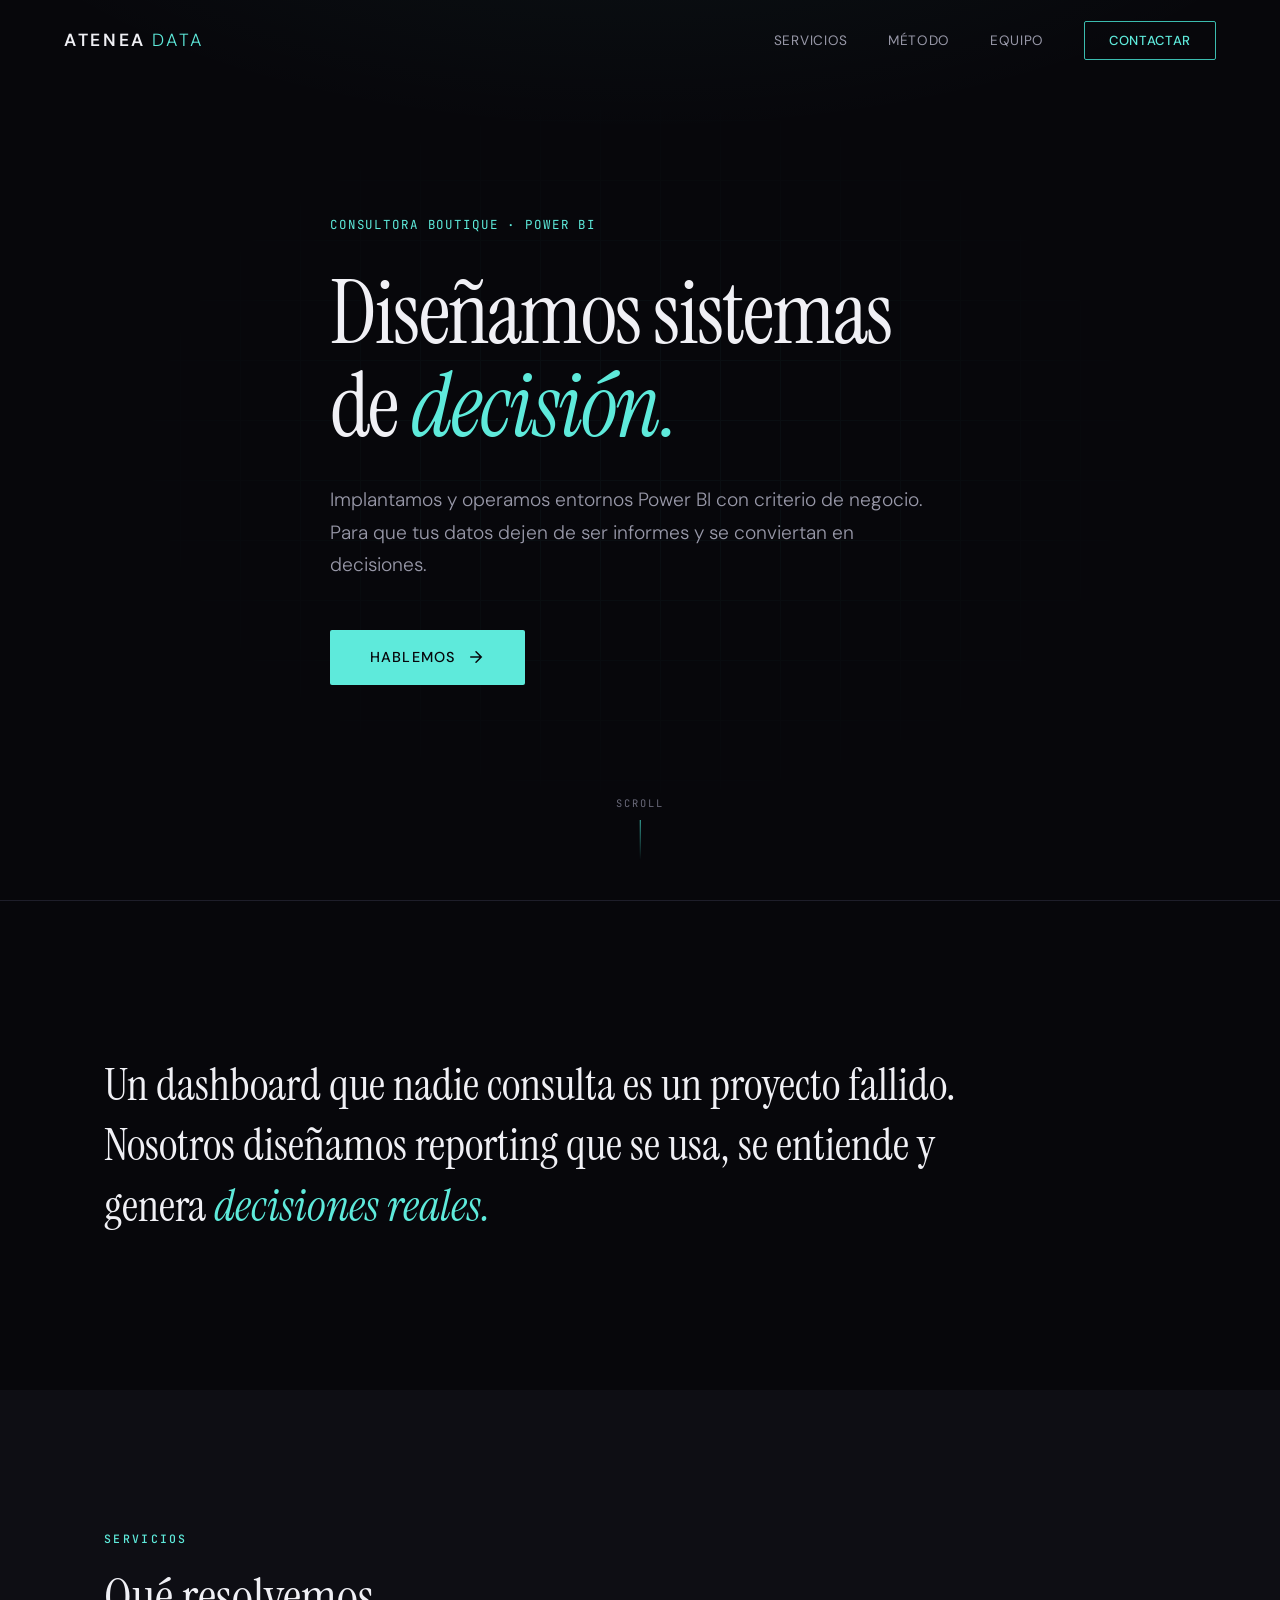
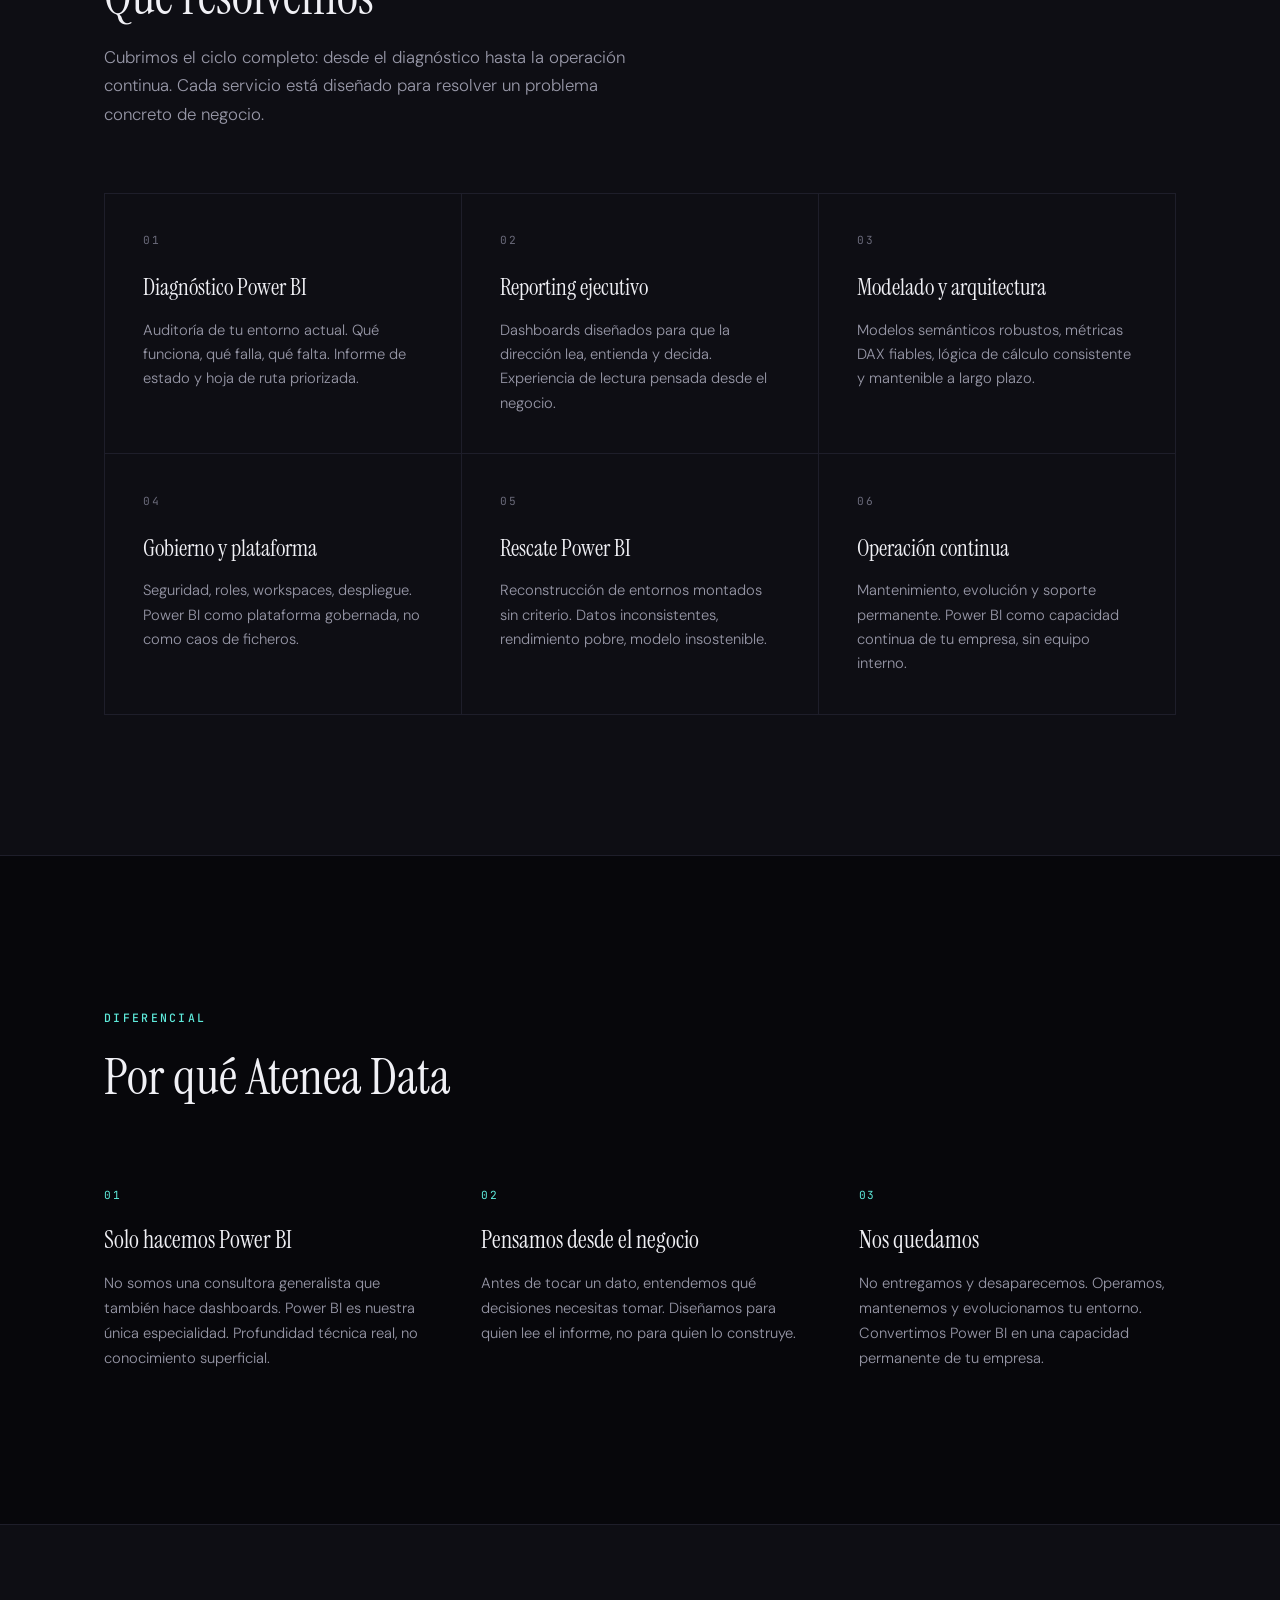
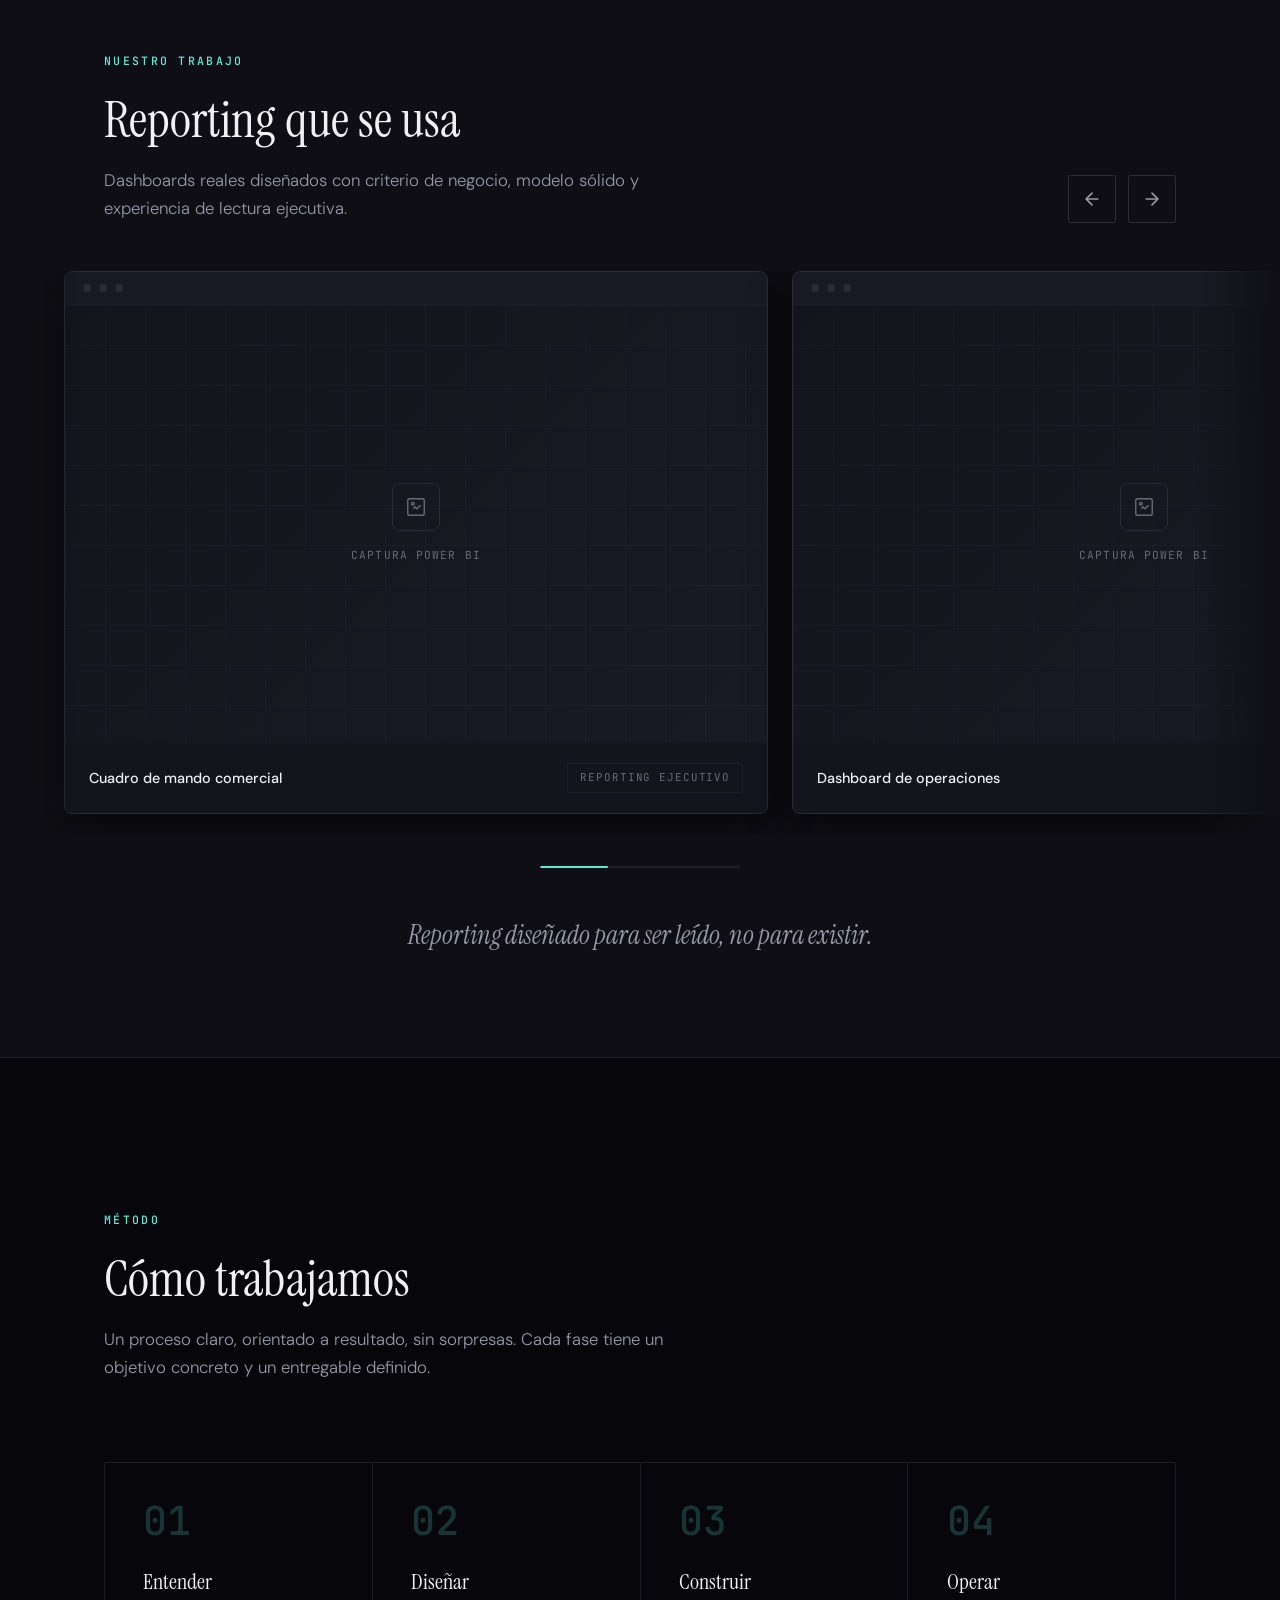
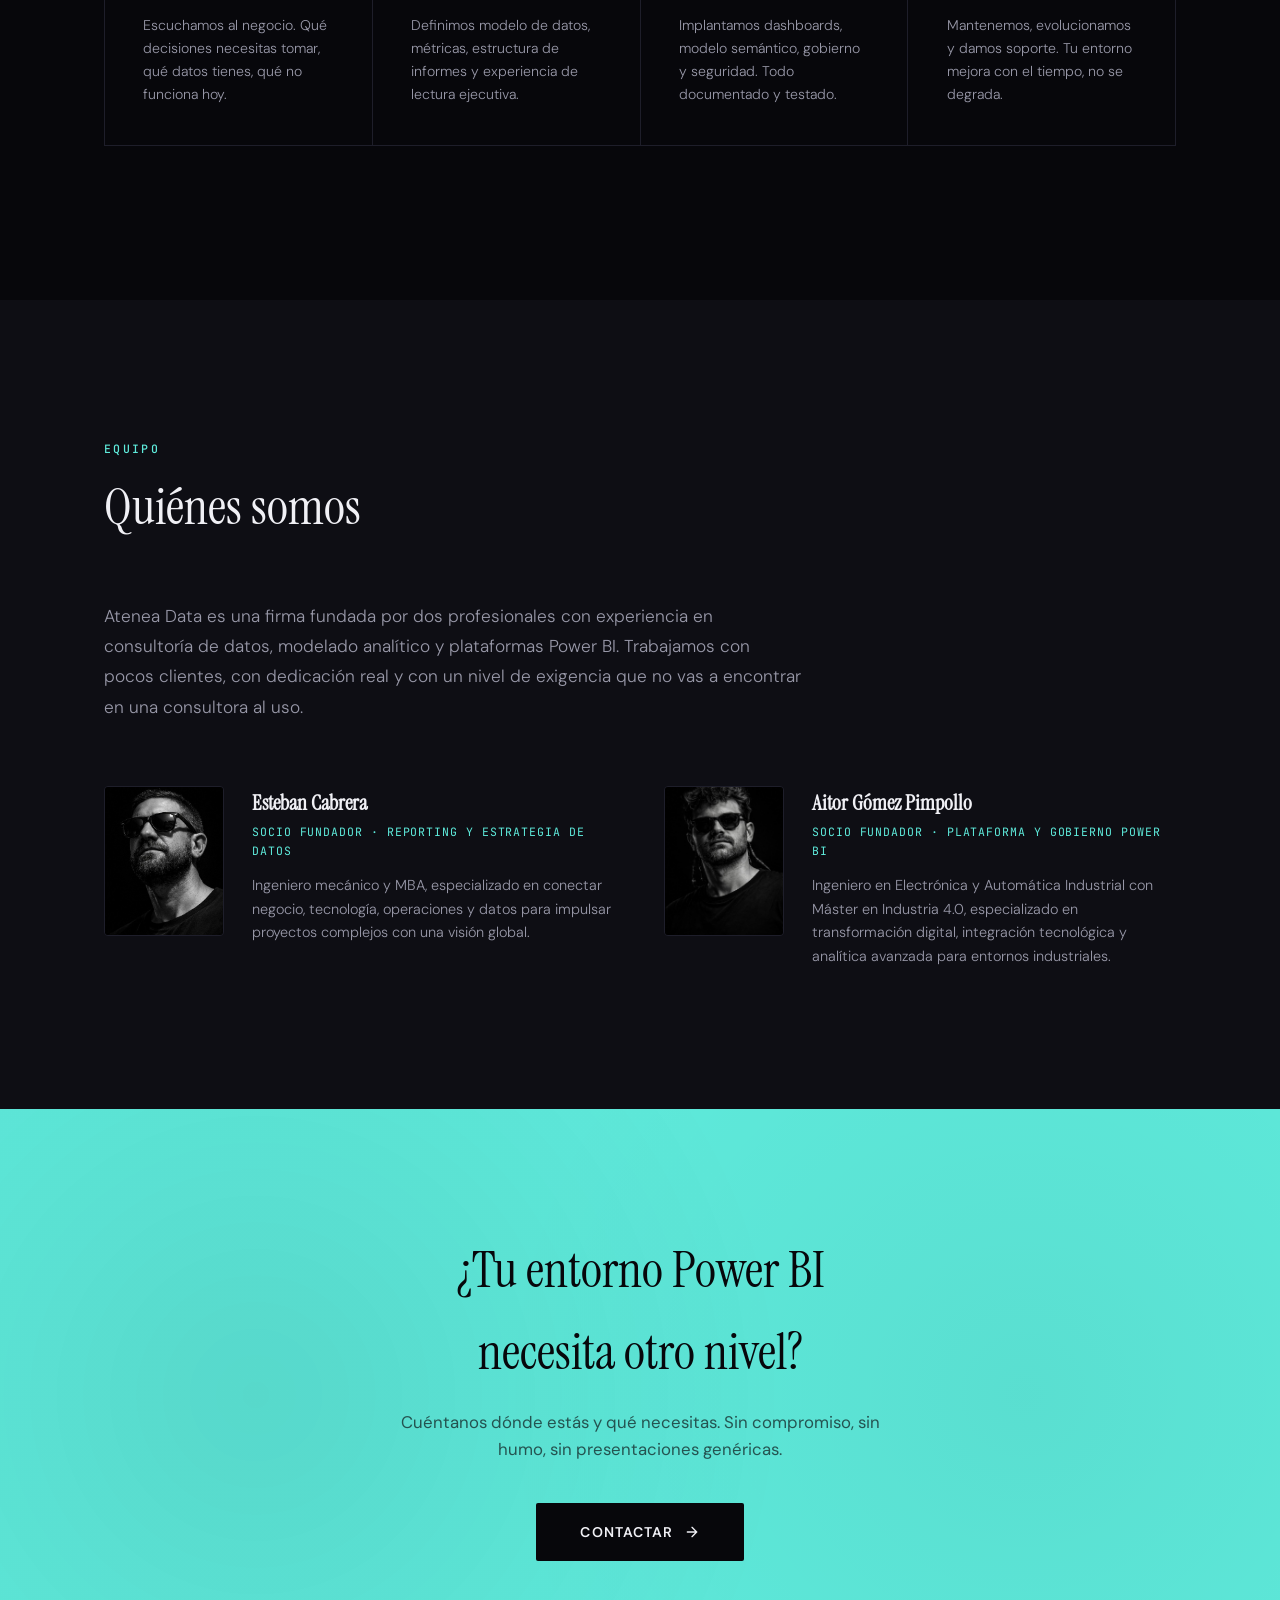
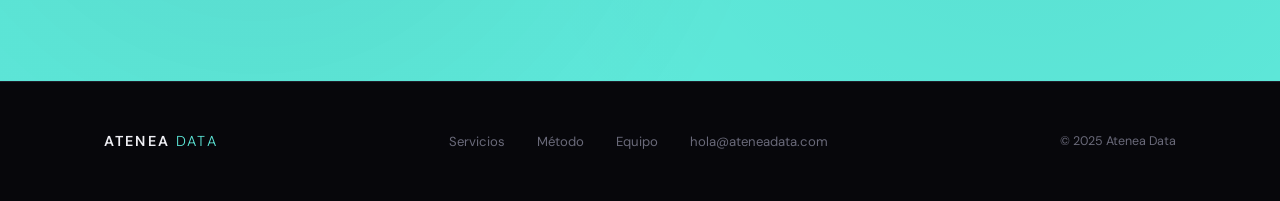
==== commit 32f42395: "Update team member bios in index.html" ====
--- a/index.html
+++ b/index.html
@@ -1363,7 +1363,7 @@
                     <div>
                         <h3 class="team-member__name">Esteban Cabrera</h3>
                         <p class="team-member__role">Socio fundador · Reporting y estrategia de datos</p>
-                        <p class="team-member__bio">Experiencia en diseño de sistemas de reporting ejecutivo, modelado de datos y arquitectura Power BI. Orientación a negocio y visión de producto aplicada a datos.</p>
+                        <p class="team-member__bio">Ingeniero mecánico y MBA, especializado en conectar negocio, tecnología, operaciones y datos para impulsar proyectos complejos con una visión global.</p>
                     </div>
                 </div>
                 <div class="team-member">
@@ -1373,7 +1373,7 @@
                     <div>
                         <h3 class="team-member__name">Aitor Gómez Pimpollo</h3>
                         <p class="team-member__role">Socio fundador · Plataforma y gobierno Power BI</p>
-                        <p class="team-member__bio">Especialista en gobierno de datos, administración de plataformas Power BI, seguridad y despliegue. Visión de arquitectura y operación continua.</p>
+                        <p class="team-member__bio">Ingeniero en Electrónica y Automática Industrial con Máster en Industria 4.0, especializado en transformación digital, integración tecnológica y analítica avanzada para entornos industriales.</p>
                     </div>
                 </div>
             </div>
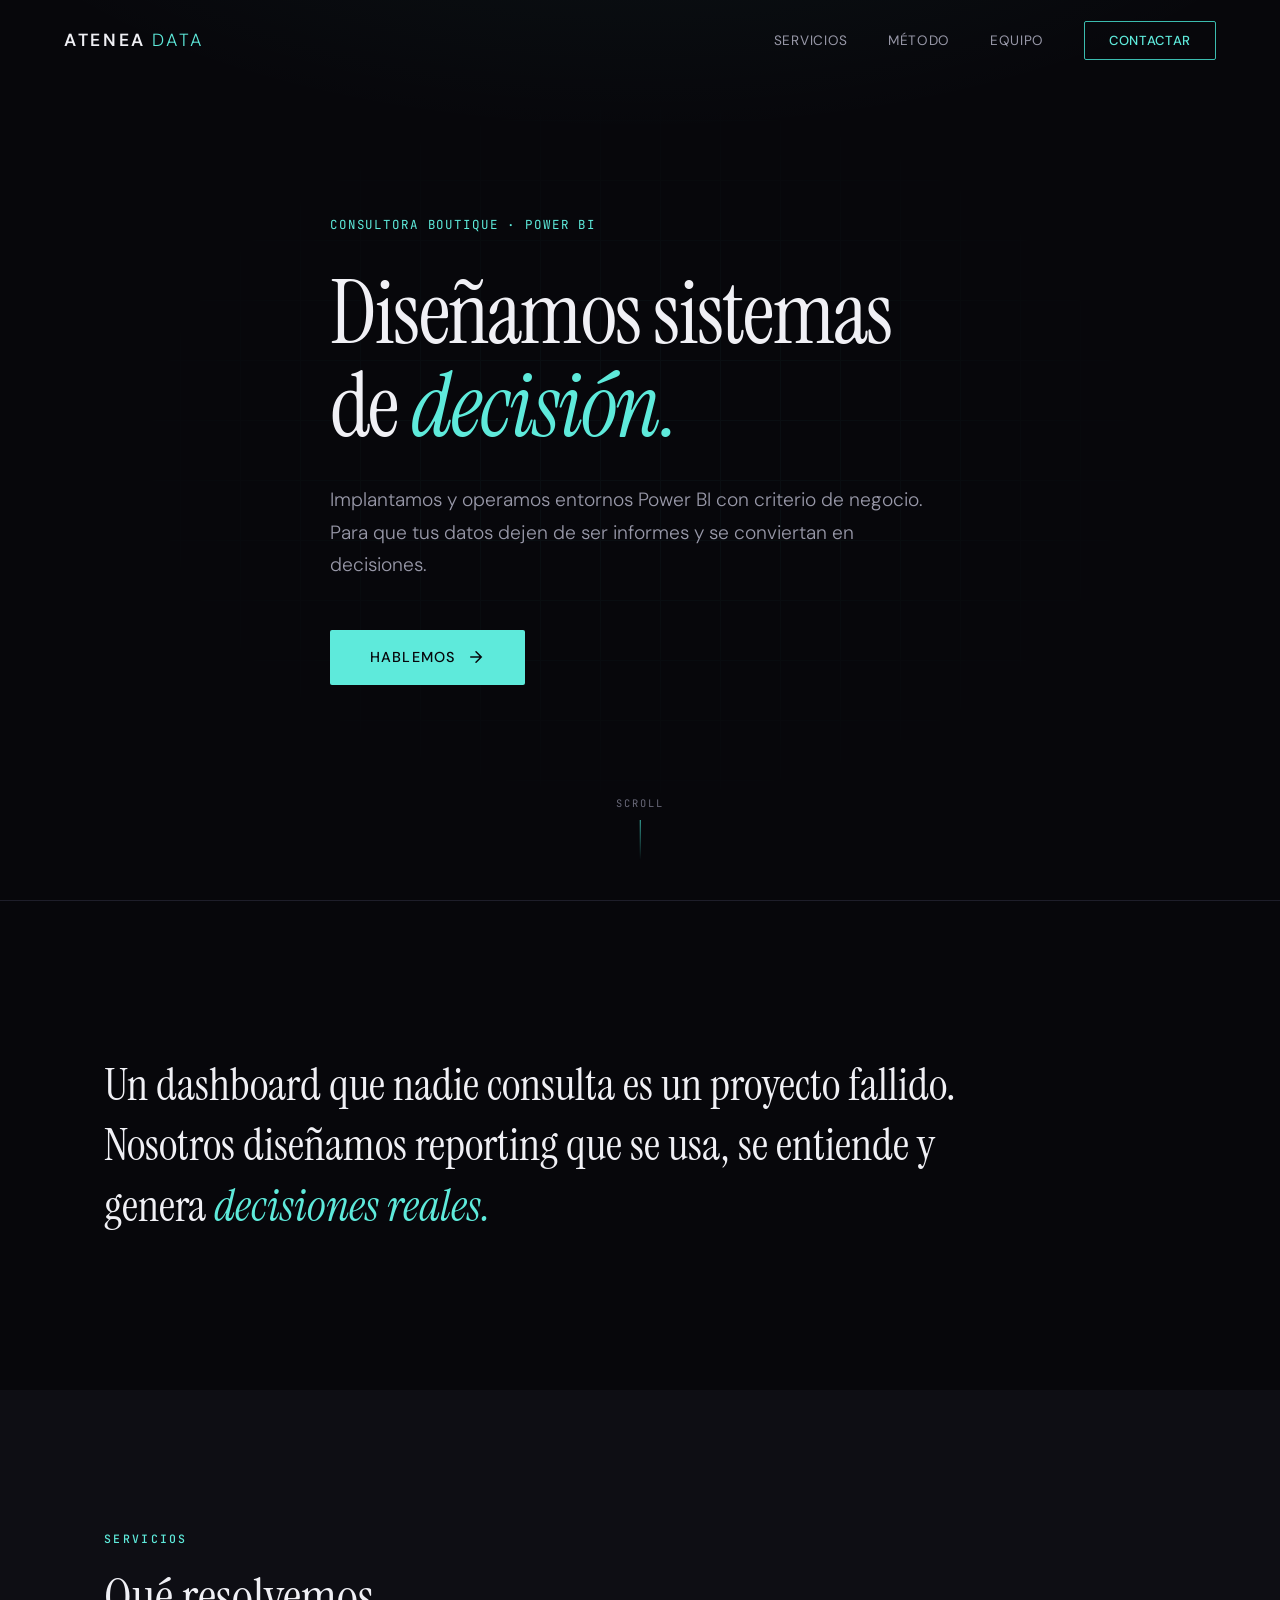
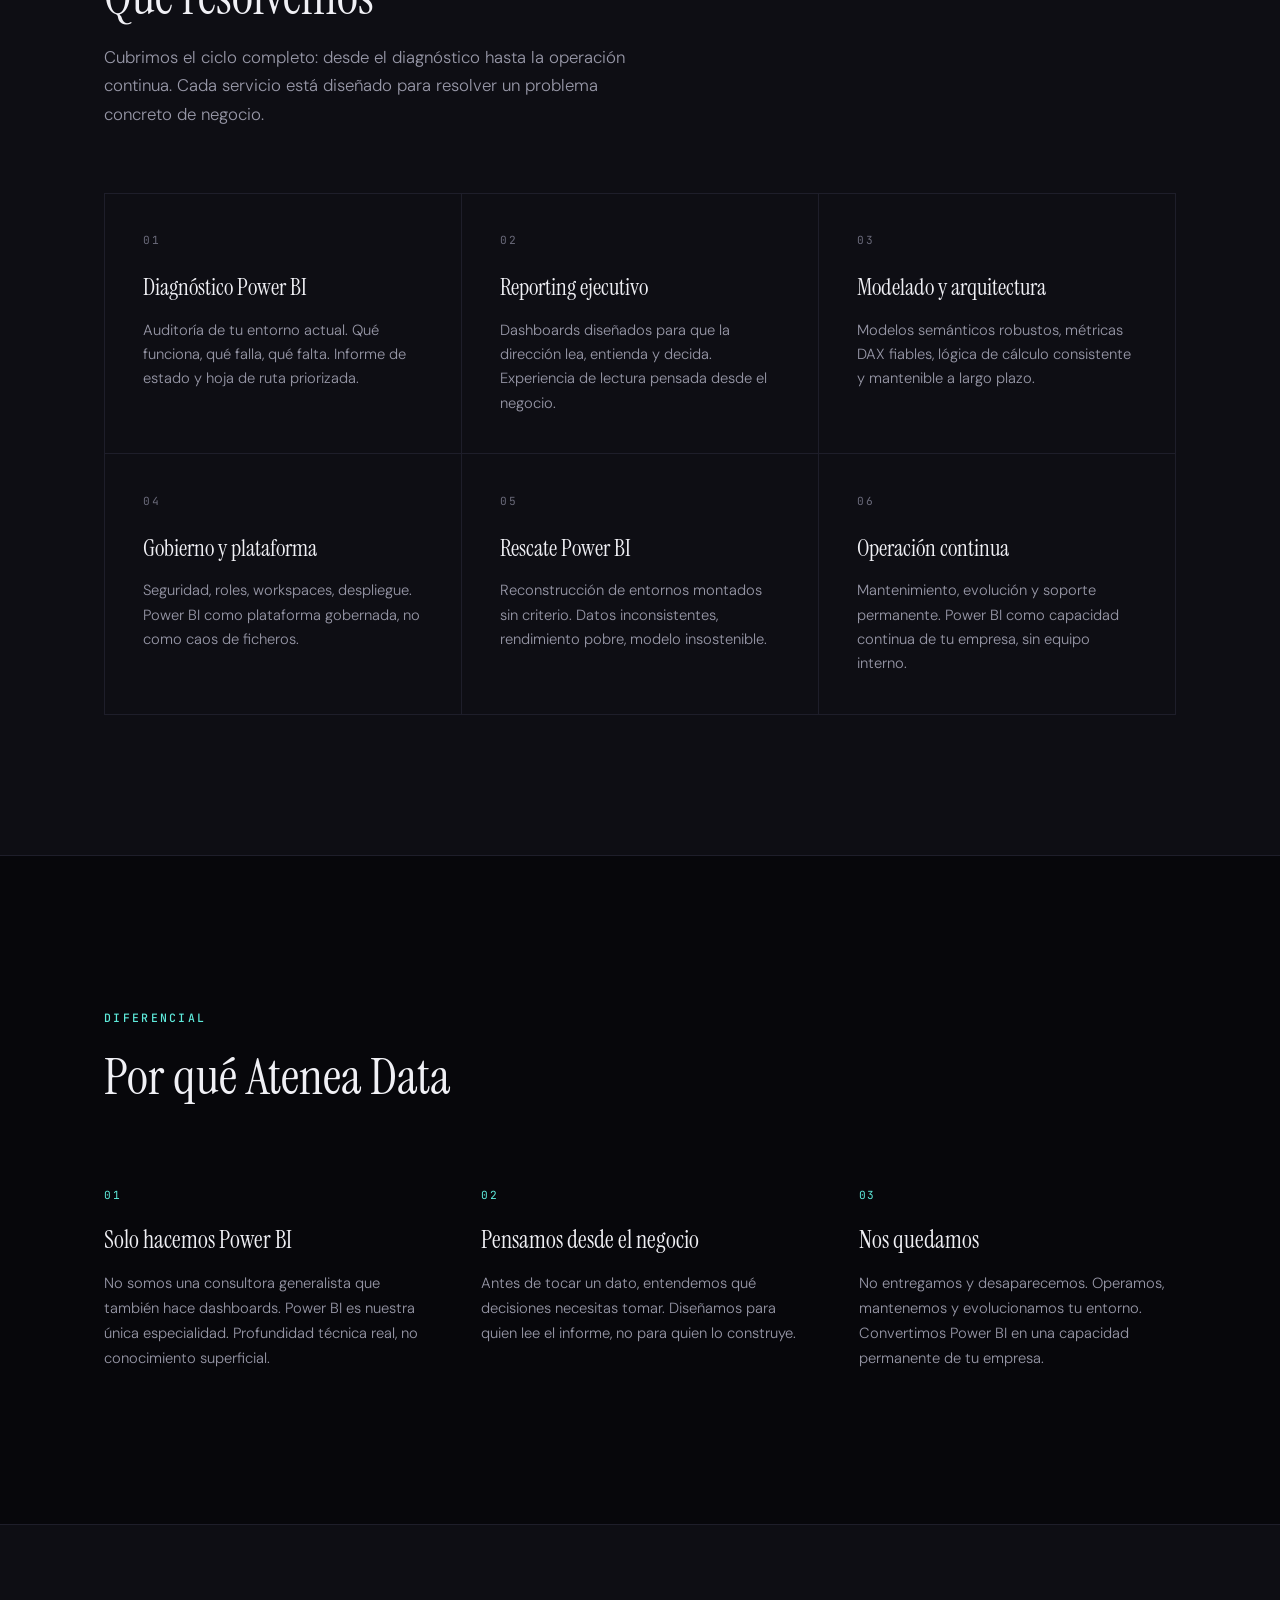
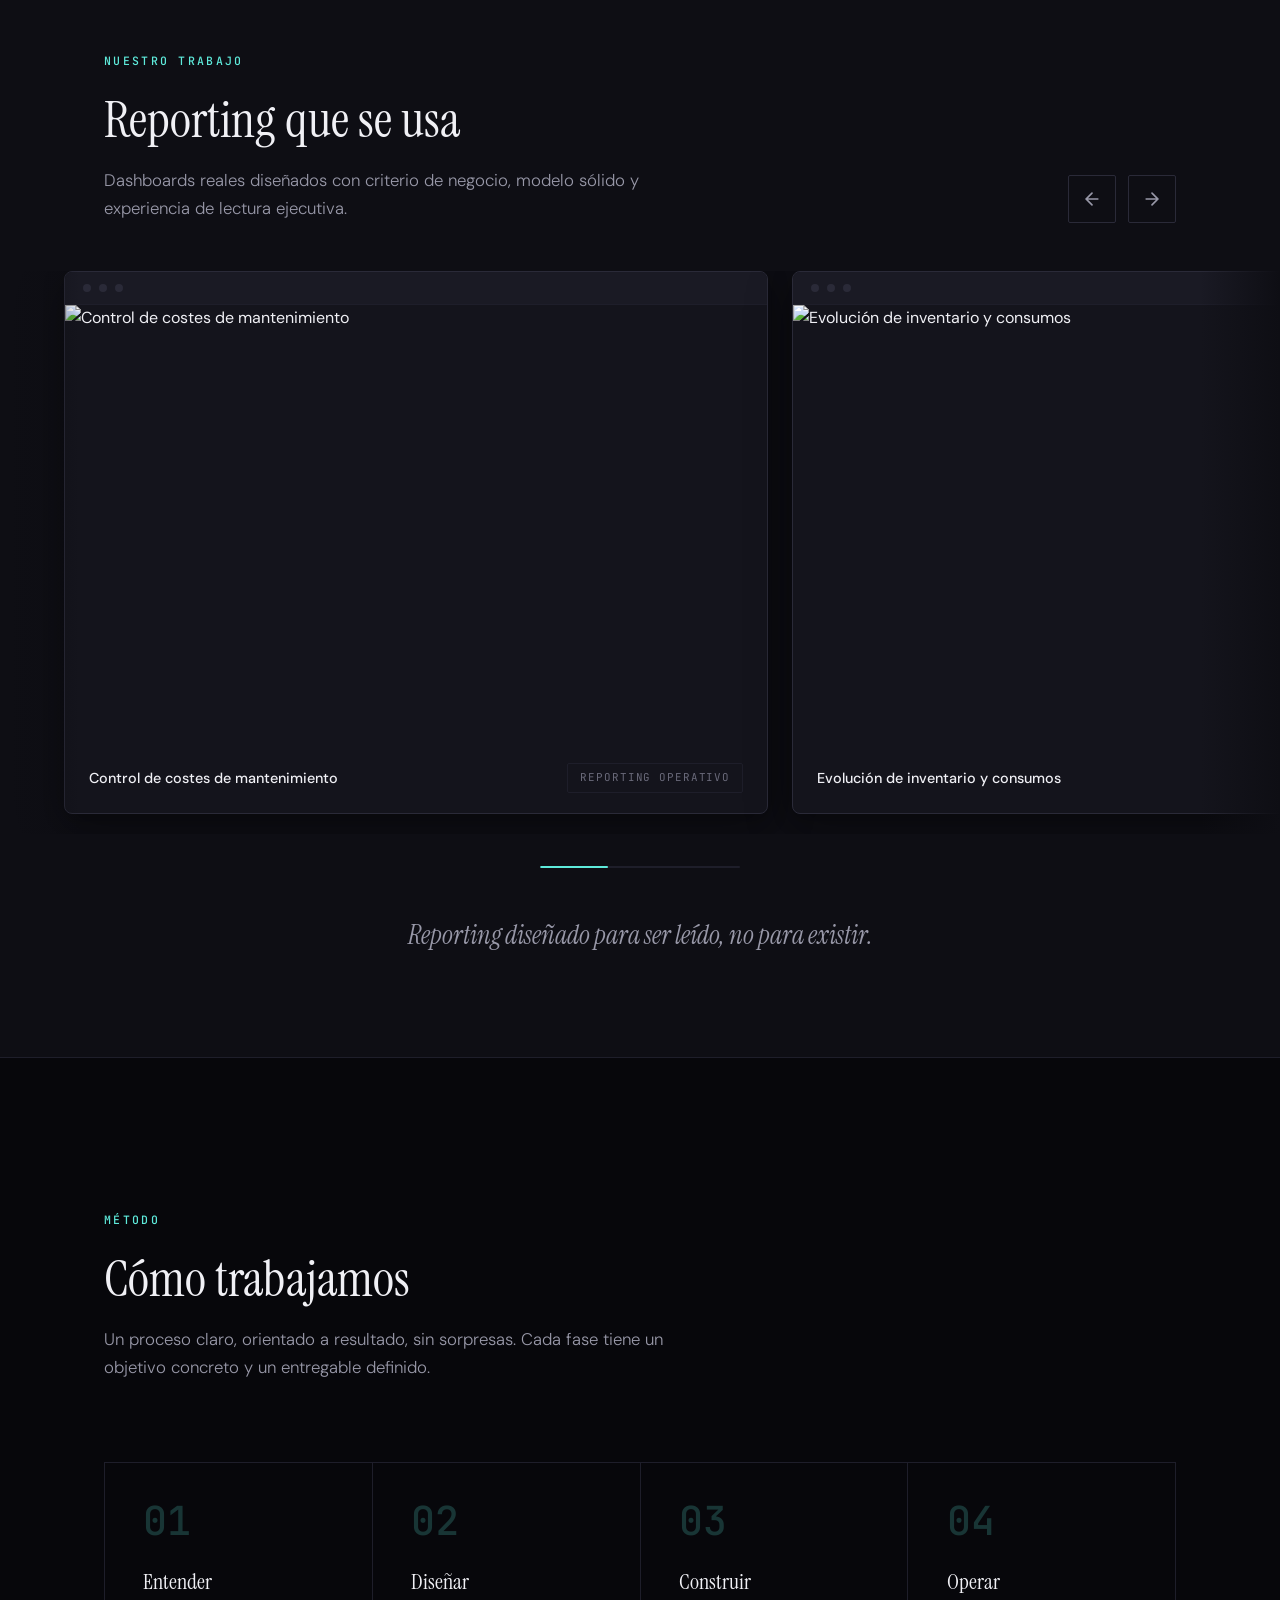
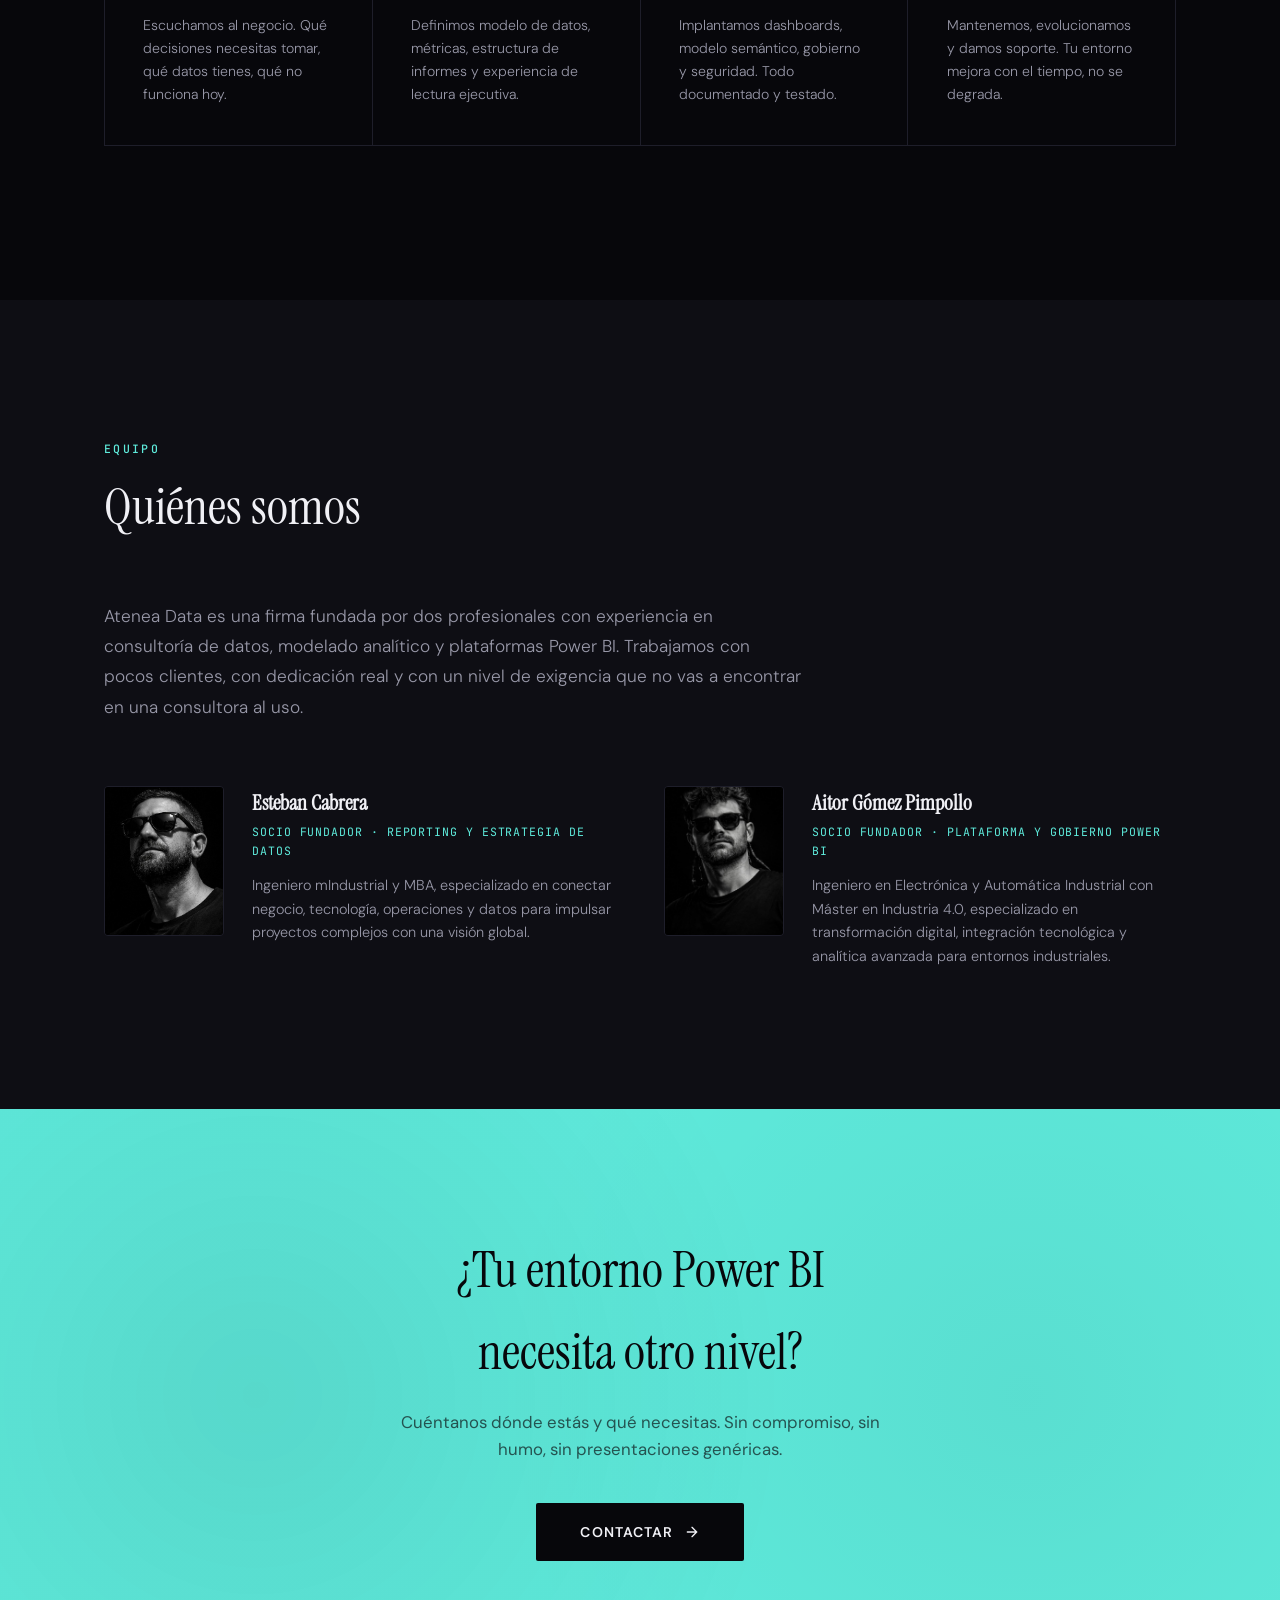
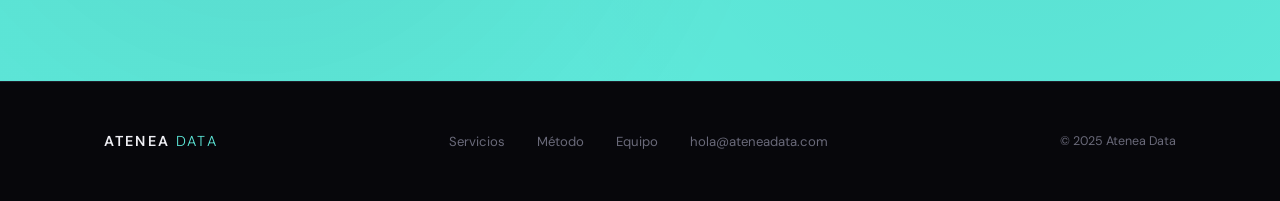
==== commit 54ce33fa: "Update gallery images and team member bio Updated image sources and titles in the gallery section. C" ====
--- a/index.html
+++ b/index.html
@@ -1201,23 +1201,17 @@
         </div>
         <div class="gallery__track-wrapper">
             <div class="gallery__track" id="galleryTrack">
-                <!-- ITEM 1 — Reemplaza el src con tu captura real -->
+                <!-- ITEM 1 -->
                 <div class="gallery__item">
                     <div class="gallery__item-bar">
                         <div class="gallery__item-dot"></div>
                         <div class="gallery__item-dot"></div>
                         <div class="gallery__item-dot"></div>
                     </div>
-                    <!-- Si tienes imagen: <img class="gallery__item-img" src="img/dashboard-01.png" alt="Dashboard de ventas"> -->
-                    <div class="gallery__item-placeholder">
-                        <div class="gallery__item-placeholder-icon">
-                            <svg viewBox="0 0 24 24" fill="none" stroke="currentColor" stroke-width="1.5"><rect x="3" y="3" width="18" height="18" rx="2"/><path d="M9 14l2-2 2 2 4-4"/><circle cx="8.5" cy="8.5" r="1.5"/></svg>
-                        </div>
-                        <span class="gallery__item-placeholder-text">Captura Power BI</span>
-                    </div>
+                    <img class="gallery__item-img" src="powerbi1.png" alt="Control de costes de mantenimiento">
                     <div class="gallery__item-info">
-                        <span class="gallery__item-title">Cuadro de mando comercial</span>
-                        <span class="gallery__item-type">Reporting ejecutivo</span>
+                        <span class="gallery__item-title">Control de costes de mantenimiento</span>
+                        <span class="gallery__item-type">Reporting operativo</span>
                     </div>
                 </div>
 
@@ -1228,15 +1222,10 @@
                         <div class="gallery__item-dot"></div>
                         <div class="gallery__item-dot"></div>
                     </div>
-                    <div class="gallery__item-placeholder">
-                        <div class="gallery__item-placeholder-icon">
-                            <svg viewBox="0 0 24 24" fill="none" stroke="currentColor" stroke-width="1.5"><rect x="3" y="3" width="18" height="18" rx="2"/><path d="M9 14l2-2 2 2 4-4"/><circle cx="8.5" cy="8.5" r="1.5"/></svg>
-                        </div>
-                        <span class="gallery__item-placeholder-text">Captura Power BI</span>
-                    </div>
+                    <img class="gallery__item-img" src="powerbi2.png" alt="Evolución de inventario y consumos">
                     <div class="gallery__item-info">
-                        <span class="gallery__item-title">Dashboard de operaciones</span>
-                        <span class="gallery__item-type">Modelado + KPIs</span>
+                        <span class="gallery__item-title">Evolución de inventario y consumos</span>
+                        <span class="gallery__item-type">Análisis de stock</span>
                     </div>
                 </div>
 
@@ -1247,15 +1236,10 @@
                         <div class="gallery__item-dot"></div>
                         <div class="gallery__item-dot"></div>
                     </div>
-                    <div class="gallery__item-placeholder">
-                        <div class="gallery__item-placeholder-icon">
-                            <svg viewBox="0 0 24 24" fill="none" stroke="currentColor" stroke-width="1.5"><rect x="3" y="3" width="18" height="18" rx="2"/><path d="M9 14l2-2 2 2 4-4"/><circle cx="8.5" cy="8.5" r="1.5"/></svg>
-                        </div>
-                        <span class="gallery__item-placeholder-text">Captura Power BI</span>
-                    </div>
+                    <img class="gallery__item-img" src="powerbi3.png" alt="Ranking de máquinas y órdenes de trabajo">
                     <div class="gallery__item-info">
-                        <span class="gallery__item-title">Análisis de rentabilidad</span>
-                        <span class="gallery__item-type">Diseño ejecutivo</span>
+                        <span class="gallery__item-title">Ranking de activos y órdenes de trabajo</span>
+                        <span class="gallery__item-type">Modelado + KPIs</span>
                     </div>
                 </div>
 
@@ -1266,14 +1250,9 @@
                         <div class="gallery__item-dot"></div>
                         <div class="gallery__item-dot"></div>
                     </div>
-                    <div class="gallery__item-placeholder">
-                        <div class="gallery__item-placeholder-icon">
-                            <svg viewBox="0 0 24 24" fill="none" stroke="currentColor" stroke-width="1.5"><rect x="3" y="3" width="18" height="18" rx="2"/><path d="M9 14l2-2 2 2 4-4"/><circle cx="8.5" cy="8.5" r="1.5"/></svg>
-                        </div>
-                        <span class="gallery__item-placeholder-text">Captura Power BI</span>
-                    </div>
+                    <img class="gallery__item-img" src="powerbi4.png" alt="Gestión de activos y geolocalización">
                     <div class="gallery__item-info">
-                        <span class="gallery__item-title">Control financiero mensual</span>
+                        <span class="gallery__item-title">Gestión de activos y geolocalización</span>
                         <span class="gallery__item-type">Gobierno + reporting</span>
                     </div>
                 </div>
@@ -1285,15 +1264,10 @@
                         <div class="gallery__item-dot"></div>
                         <div class="gallery__item-dot"></div>
                     </div>
-                    <div class="gallery__item-placeholder">
-                        <div class="gallery__item-placeholder-icon">
-                            <svg viewBox="0 0 24 24" fill="none" stroke="currentColor" stroke-width="1.5"><rect x="3" y="3" width="18" height="18" rx="2"/><path d="M9 14l2-2 2 2 4-4"/><circle cx="8.5" cy="8.5" r="1.5"/></svg>
-                        </div>
-                        <span class="gallery__item-placeholder-text">Captura Power BI</span>
-                    </div>
+                    <img class="gallery__item-img" src="powerbi5.png" alt="Dashboard de mantenimiento y cumplimiento">
                     <div class="gallery__item-info">
-                        <span class="gallery__item-title">Pipeline y forecast</span>
-                        <span class="gallery__item-type">Modelado predictivo</span>
+                        <span class="gallery__item-title">Dashboard de mantenimiento y cumplimiento</span>
+                        <span class="gallery__item-type">Cuadro de mando</span>
                     </div>
                 </div>
             </div>
@@ -1363,7 +1337,7 @@
                     <div>
                         <h3 class="team-member__name">Esteban Cabrera</h3>
                         <p class="team-member__role">Socio fundador · Reporting y estrategia de datos</p>
-                        <p class="team-member__bio">Ingeniero mecánico y MBA, especializado en conectar negocio, tecnología, operaciones y datos para impulsar proyectos complejos con una visión global.</p>
+                        <p class="team-member__bio">Ingeniero mIndustrial y MBA, especializado en conectar negocio, tecnología, operaciones y datos para impulsar proyectos complejos con una visión global.</p>
                     </div>
                 </div>
                 <div class="team-member">
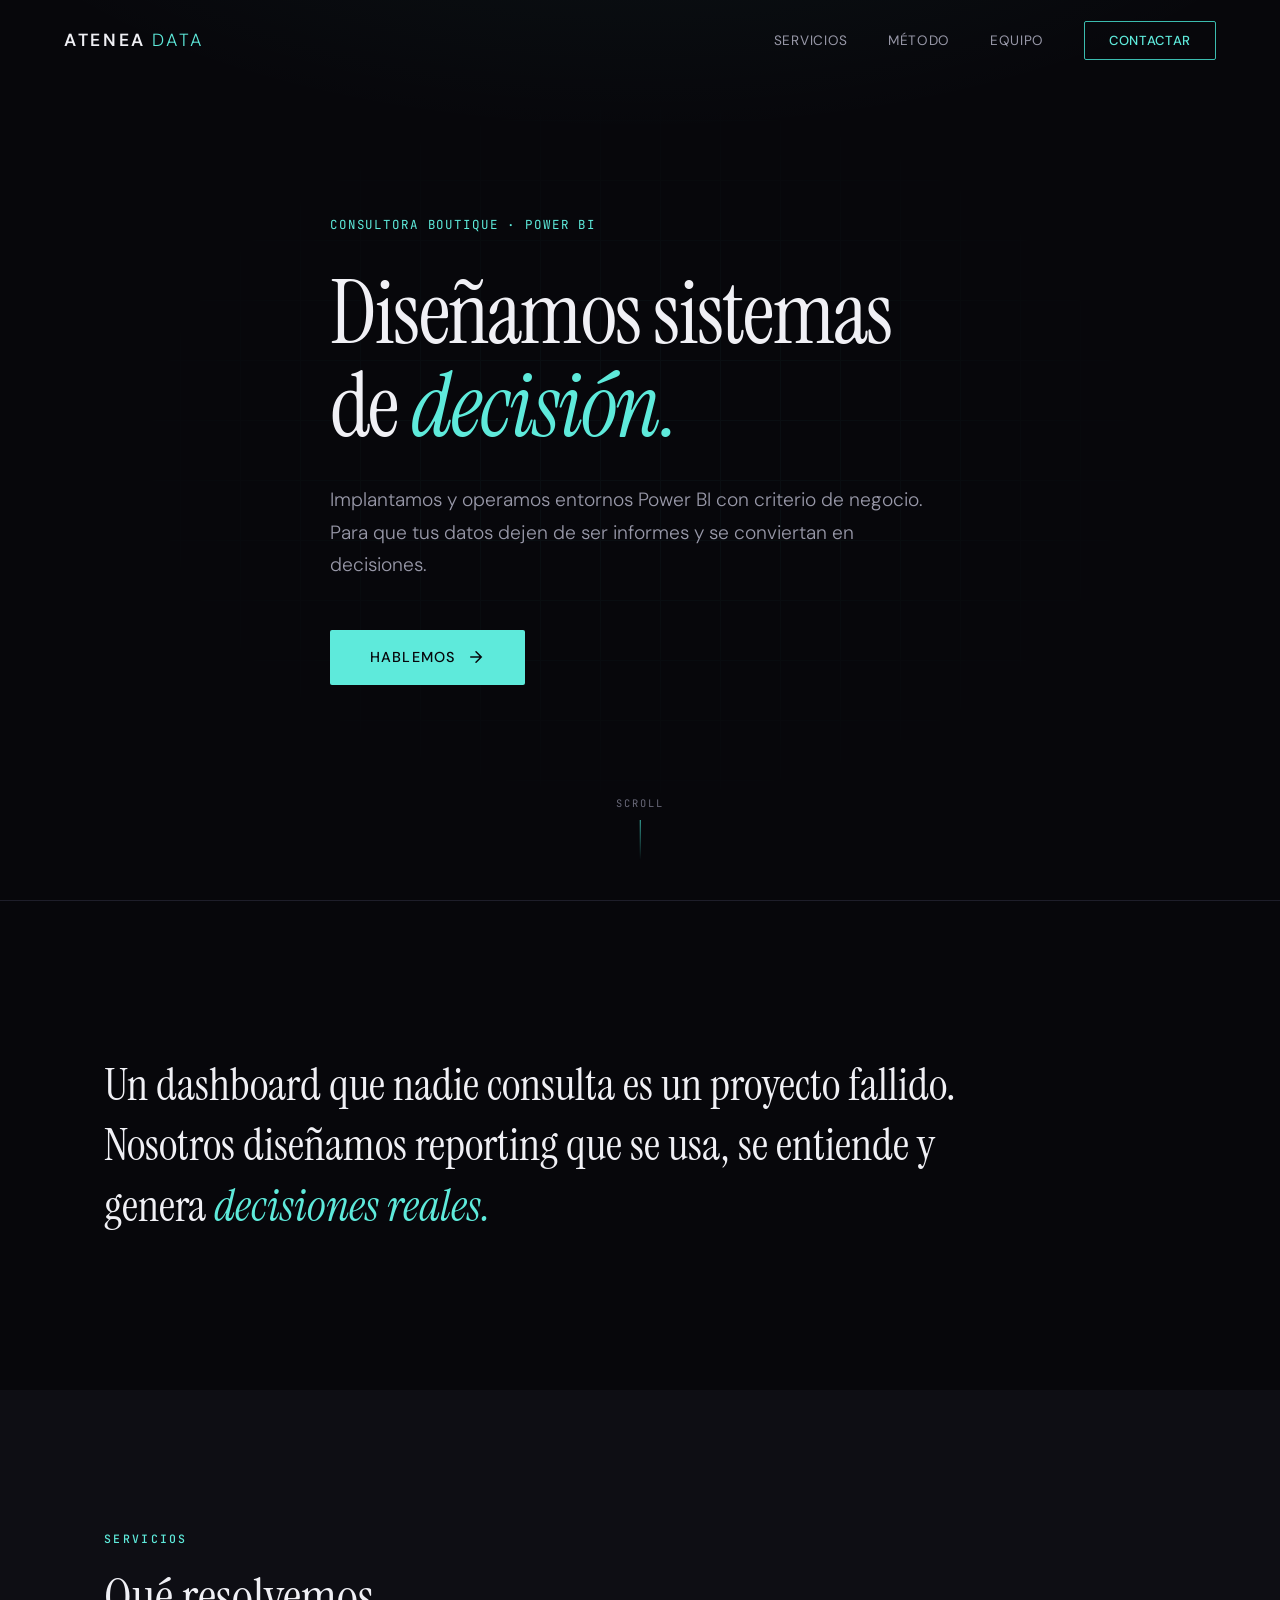
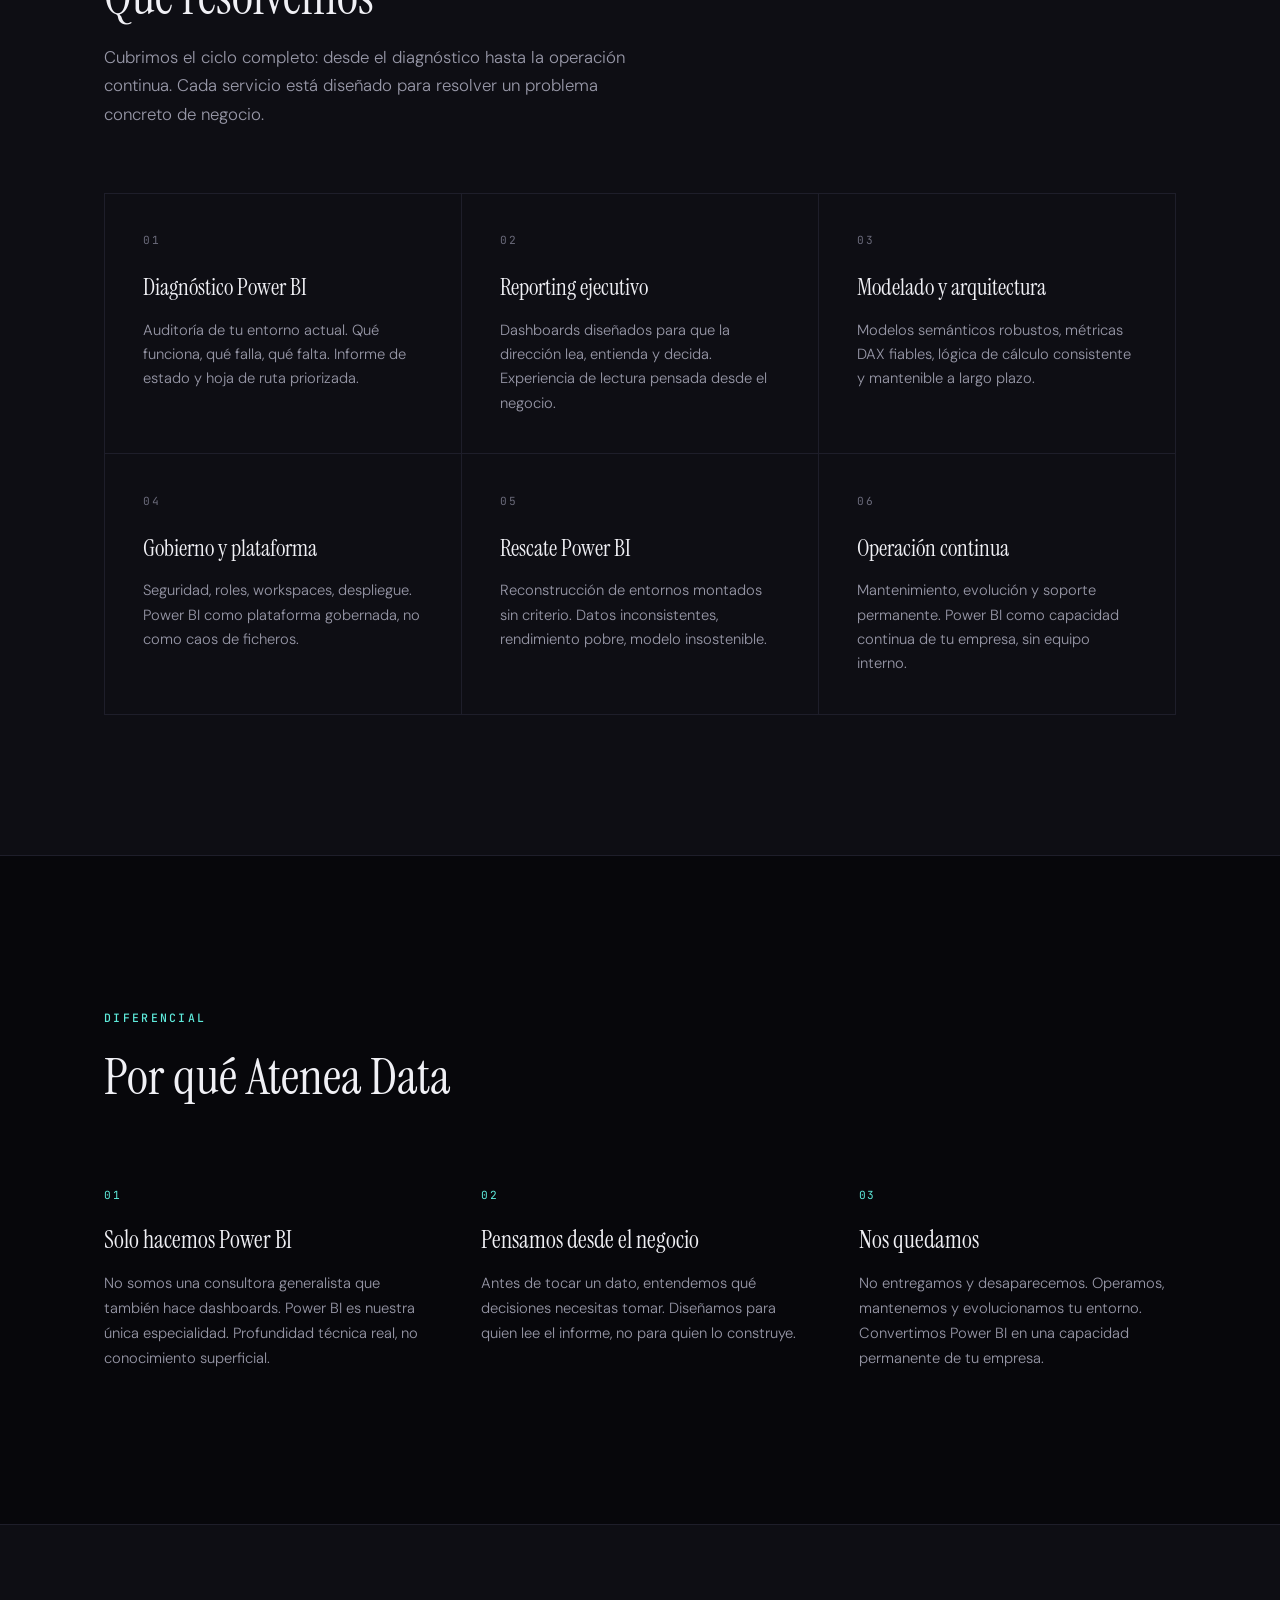
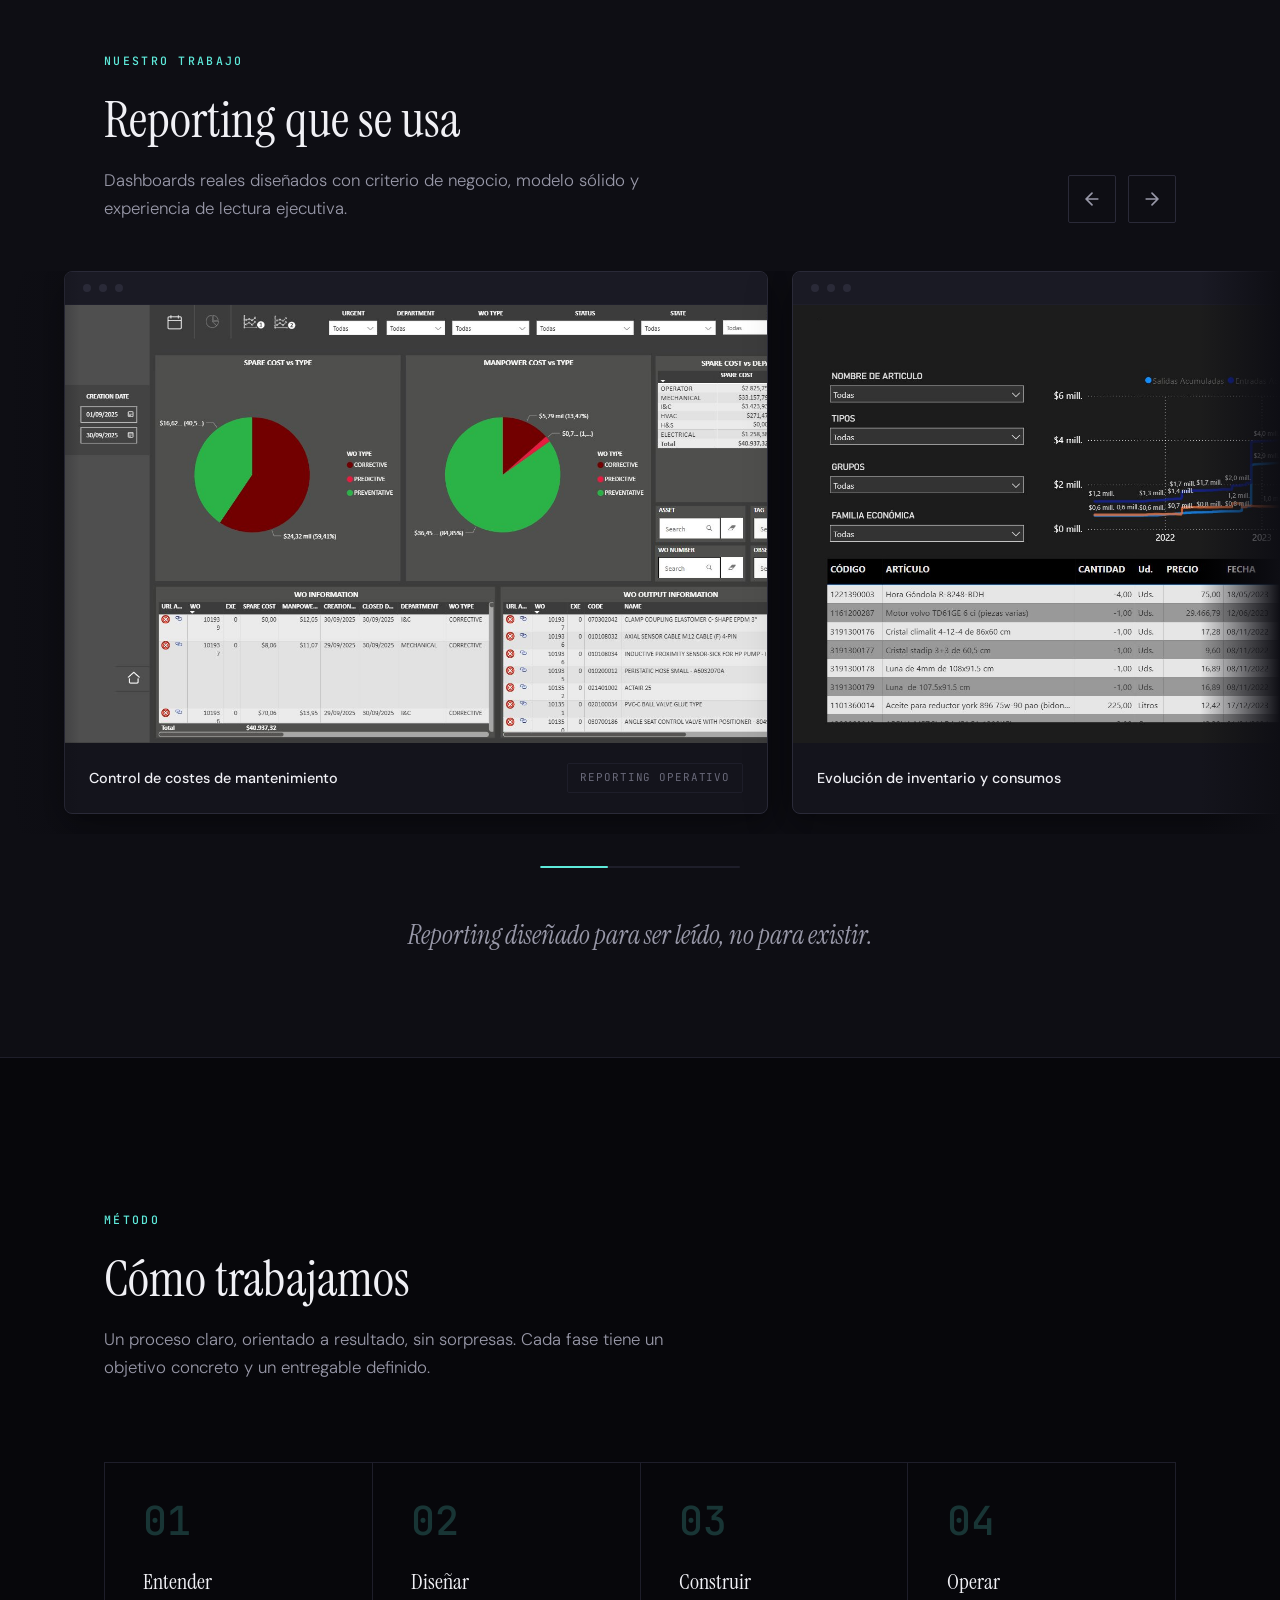
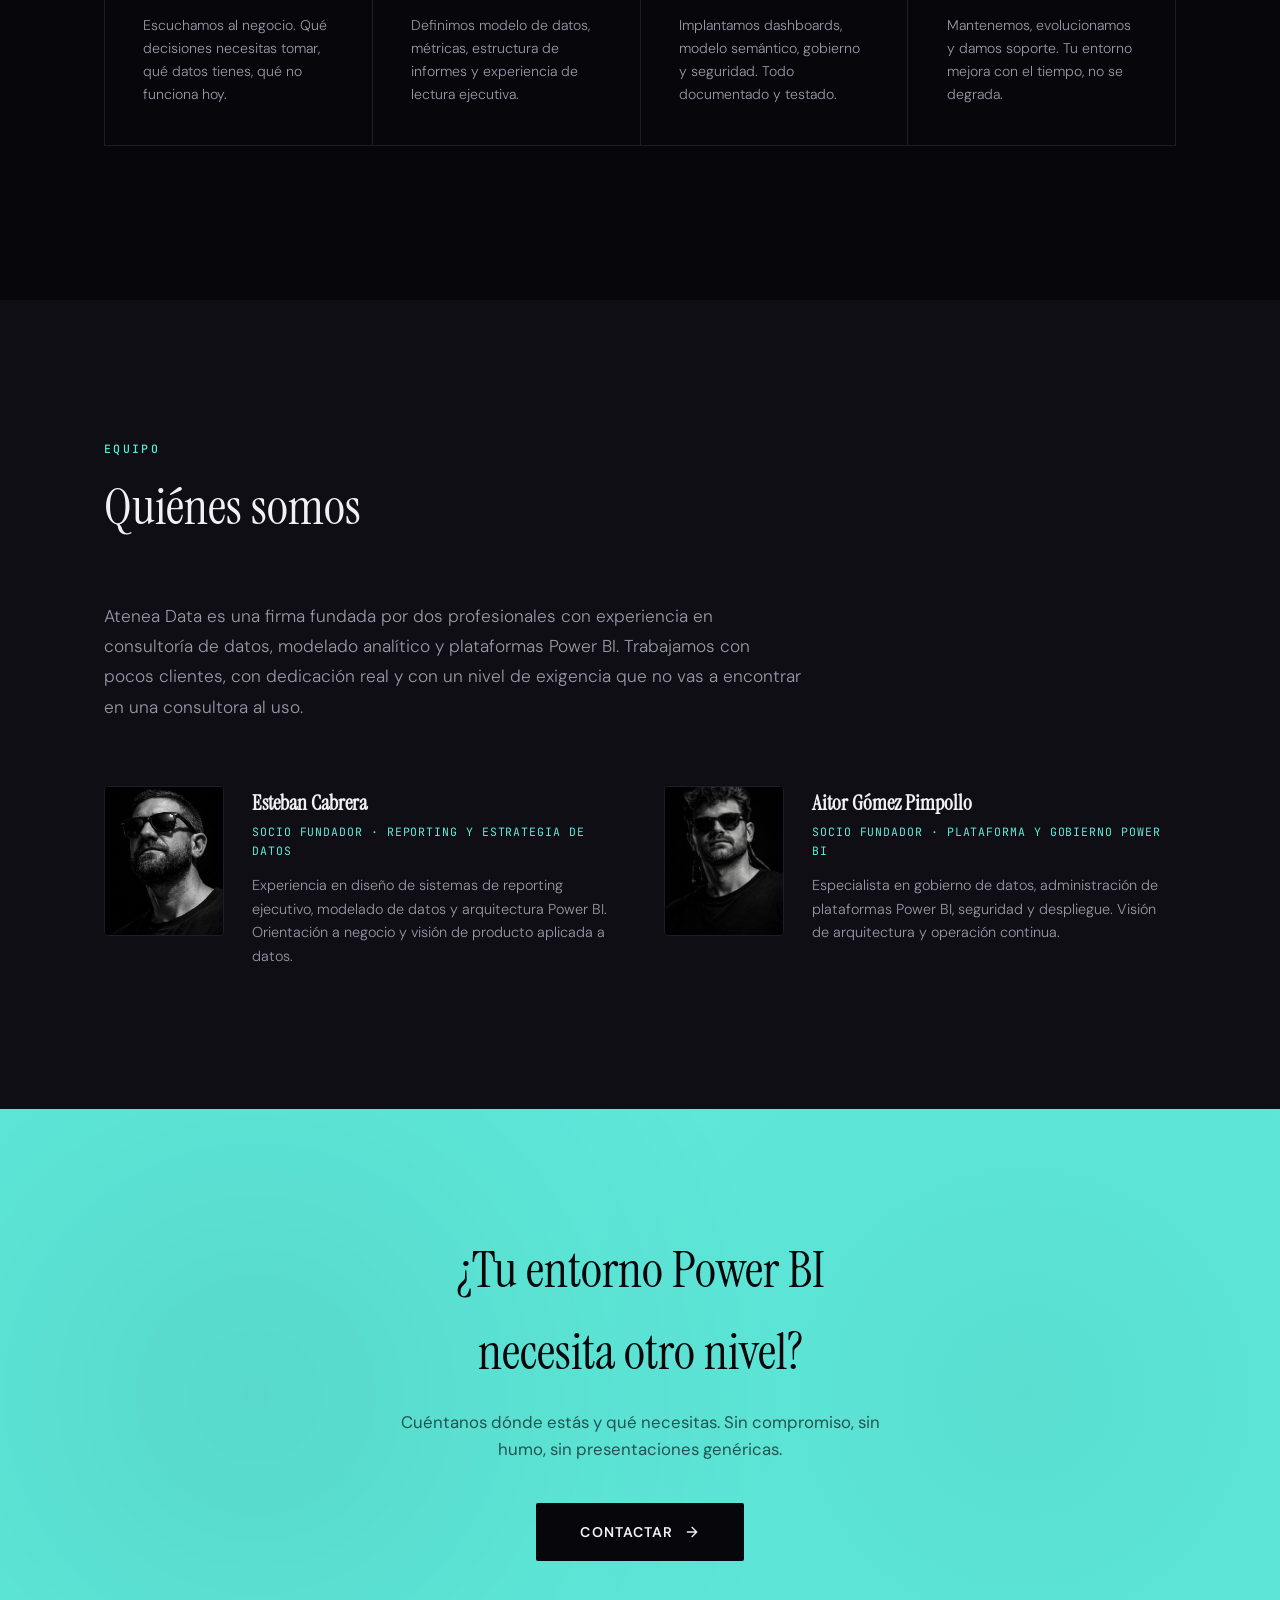
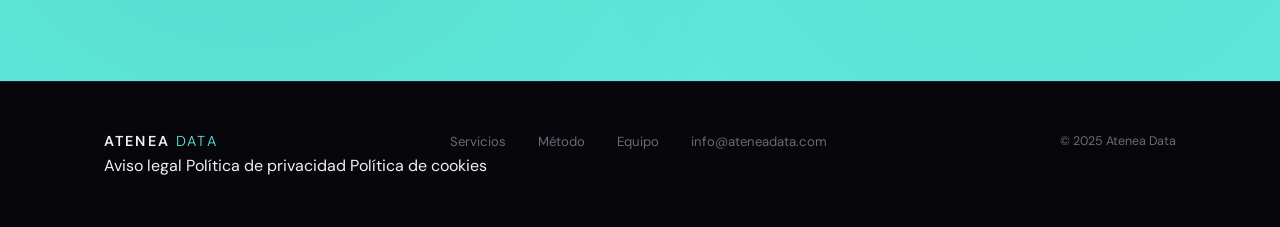
==== commit c2e36909: "Add files via upload" ====
--- a/index.html
+++ b/index.html
@@ -1062,10 +1062,10 @@
         <div class="nav__inner">
             <a href="#" class="nav__logo">Atenea <span>Data</span></a>
             <ul class="nav__links" id="navLinks">
-                <li><a href="#servicios">Servicios</a></li>
+                <li><a href="servicios.html">Servicios</a></li>
                 <li><a href="#metodo">Método</a></li>
                 <li><a href="#equipo">Equipo</a></li>
-                <li><a href="#contacto" class="nav__cta">Contactar</a></li>
+                <li><a href="contacto.html" class="nav__cta">Contactar</a></li>
             </ul>
             <button class="nav__hamburger" id="hamburger" aria-label="Menú">
                 <span></span><span></span><span></span>
@@ -1083,7 +1083,7 @@
                 <p class="hero__tag">Consultora boutique · Power BI</p>
                 <h1 class="hero__title">Diseñamos sistemas<br>de <em>decisión.</em></h1>
                 <p class="hero__subtitle">Implantamos y operamos entornos Power BI con criterio de negocio. Para que tus datos dejen de ser informes y se conviertan en decisiones.</p>
-                <a href="#contacto" class="hero__cta">
+                <a href="contacto.html" class="hero__cta">
                     Hablemos
                     <svg width="18" height="18" viewBox="0 0 24 24" fill="none" stroke="currentColor" stroke-width="2" stroke-linecap="round"><path d="M5 12h14M12 5l7 7-7 7"/></svg>
                 </a>
@@ -1337,7 +1337,7 @@
                     <div>
                         <h3 class="team-member__name">Esteban Cabrera</h3>
                         <p class="team-member__role">Socio fundador · Reporting y estrategia de datos</p>
-                        <p class="team-member__bio">Ingeniero mIndustrial y MBA, especializado en conectar negocio, tecnología, operaciones y datos para impulsar proyectos complejos con una visión global.</p>
+                        <p class="team-member__bio">Experiencia en diseño de sistemas de reporting ejecutivo, modelado de datos y arquitectura Power BI. Orientación a negocio y visión de producto aplicada a datos.</p>
                     </div>
                 </div>
                 <div class="team-member">
@@ -1347,7 +1347,7 @@
                     <div>
                         <h3 class="team-member__name">Aitor Gómez Pimpollo</h3>
                         <p class="team-member__role">Socio fundador · Plataforma y gobierno Power BI</p>
-                        <p class="team-member__bio">Ingeniero en Electrónica y Automática Industrial con Máster en Industria 4.0, especializado en transformación digital, integración tecnológica y analítica avanzada para entornos industriales.</p>
+                        <p class="team-member__bio">Especialista en gobierno de datos, administración de plataformas Power BI, seguridad y despliegue. Visión de arquitectura y operación continua.</p>
                     </div>
                 </div>
             </div>
@@ -1361,7 +1361,7 @@
         <div class="container">
             <h2 class="cta-section__title">¿Tu entorno Power BI<br>necesita otro nivel?</h2>
             <p class="cta-section__subtitle">Cuéntanos dónde estás y qué necesitas. Sin compromiso, sin humo, sin presentaciones genéricas.</p>
-            <a href="mailto:hola@ateneadata.com" class="cta-section__btn">
+            <a href="contacto.html" class="cta-section__btn">
                 Contactar
                 <svg width="16" height="16" viewBox="0 0 24 24" fill="none" stroke="currentColor" stroke-width="2" stroke-linecap="round"><path d="M5 12h14M12 5l7 7-7 7"/></svg>
             </a>
@@ -1374,14 +1374,19 @@
     <footer class="footer">
         <div class="container">
             <div class="footer__inner">
-                <a href="#" class="footer__logo">Atenea <span>Data</span></a>
+                <a href="index.html" class="footer__logo">Atenea <span>Data</span></a>
                 <div class="footer__links">
-                    <a href="#servicios">Servicios</a>
+                    <a href="servicios.html">Servicios</a>
                     <a href="#metodo">Método</a>
                     <a href="#equipo">Equipo</a>
-                    <a href="mailto:hola@ateneadata.com">hola@ateneadata.com</a>
+                    <a href="mailto:info@ateneadata.com">info@ateneadata.com</a>
                 </div>
                 <p class="footer__copy">© 2025 Atenea Data</p>
+            </div>
+            <div class="footer__legal">
+                <a href="aviso-legal.html">Aviso legal</a>
+                <a href="privacidad.html">Política de privacidad</a>
+                <a href="cookies.html">Política de cookies</a>
             </div>
         </div>
     </footer>
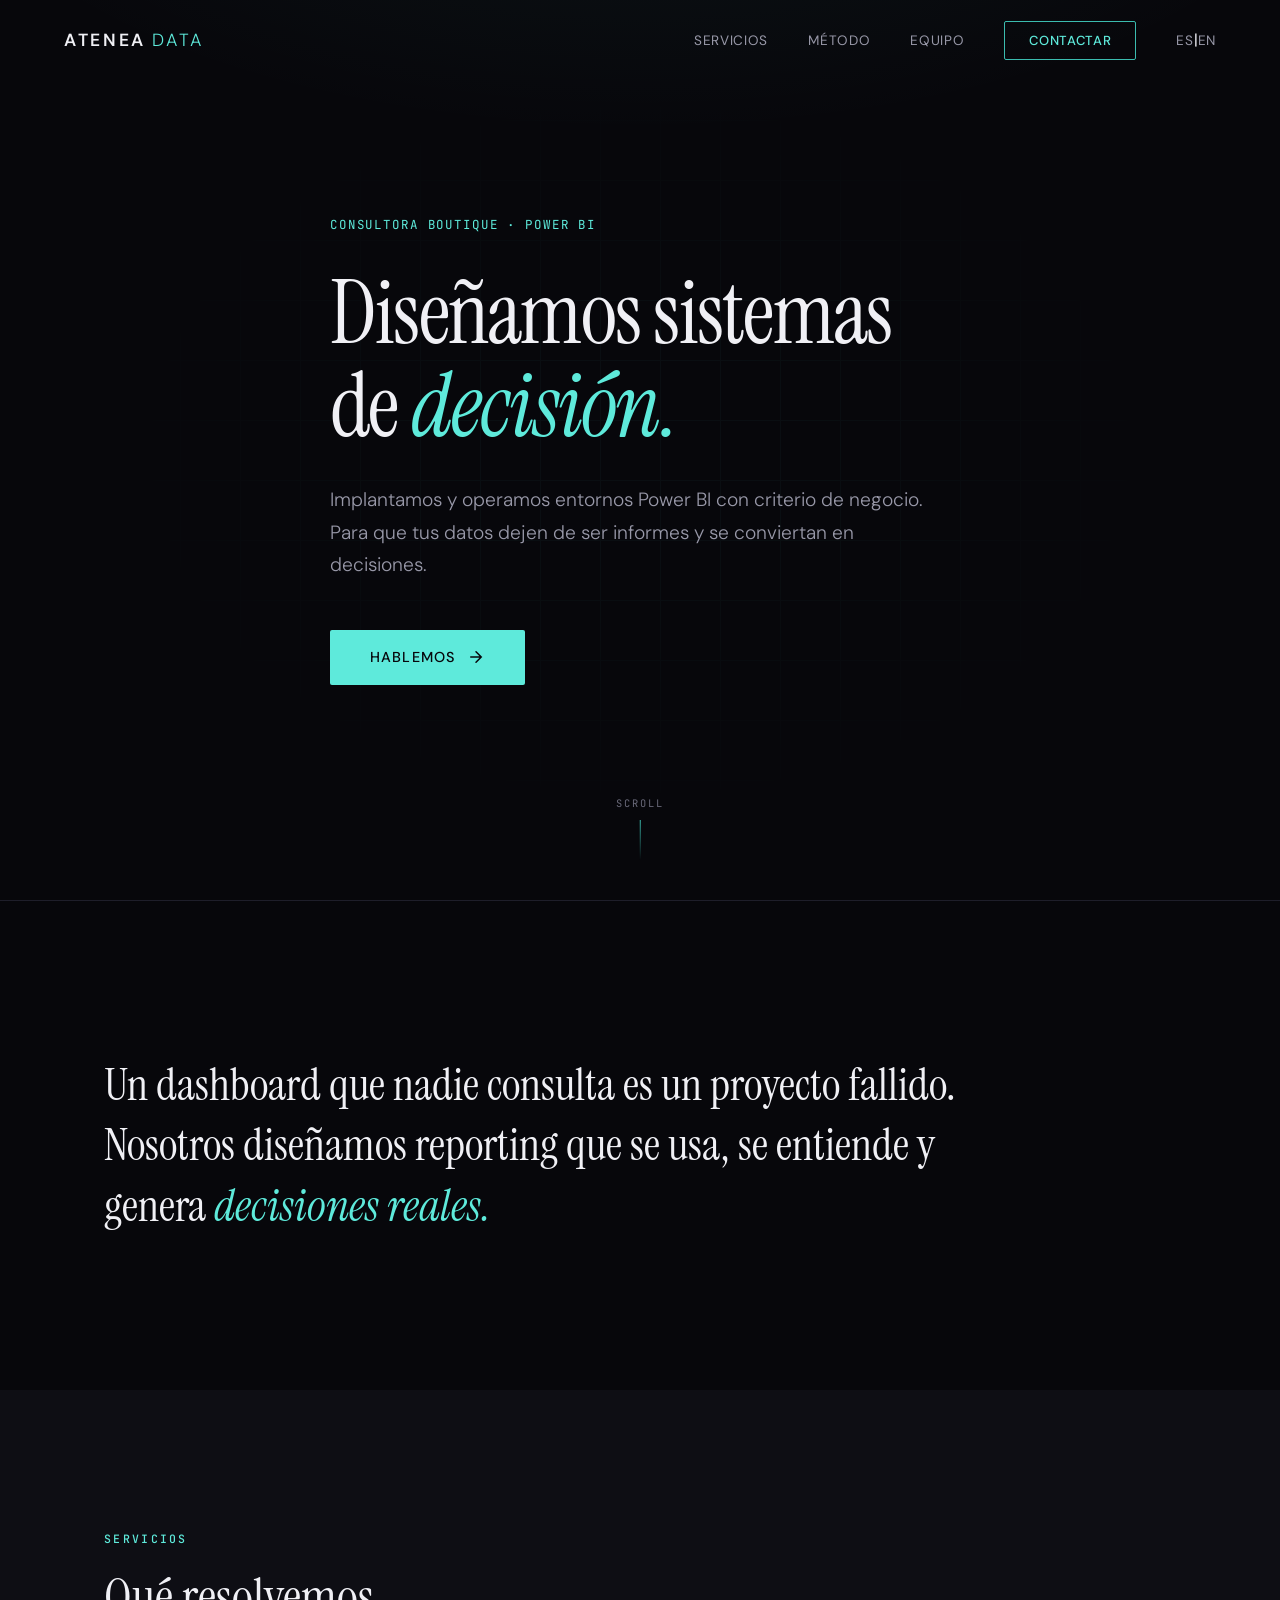
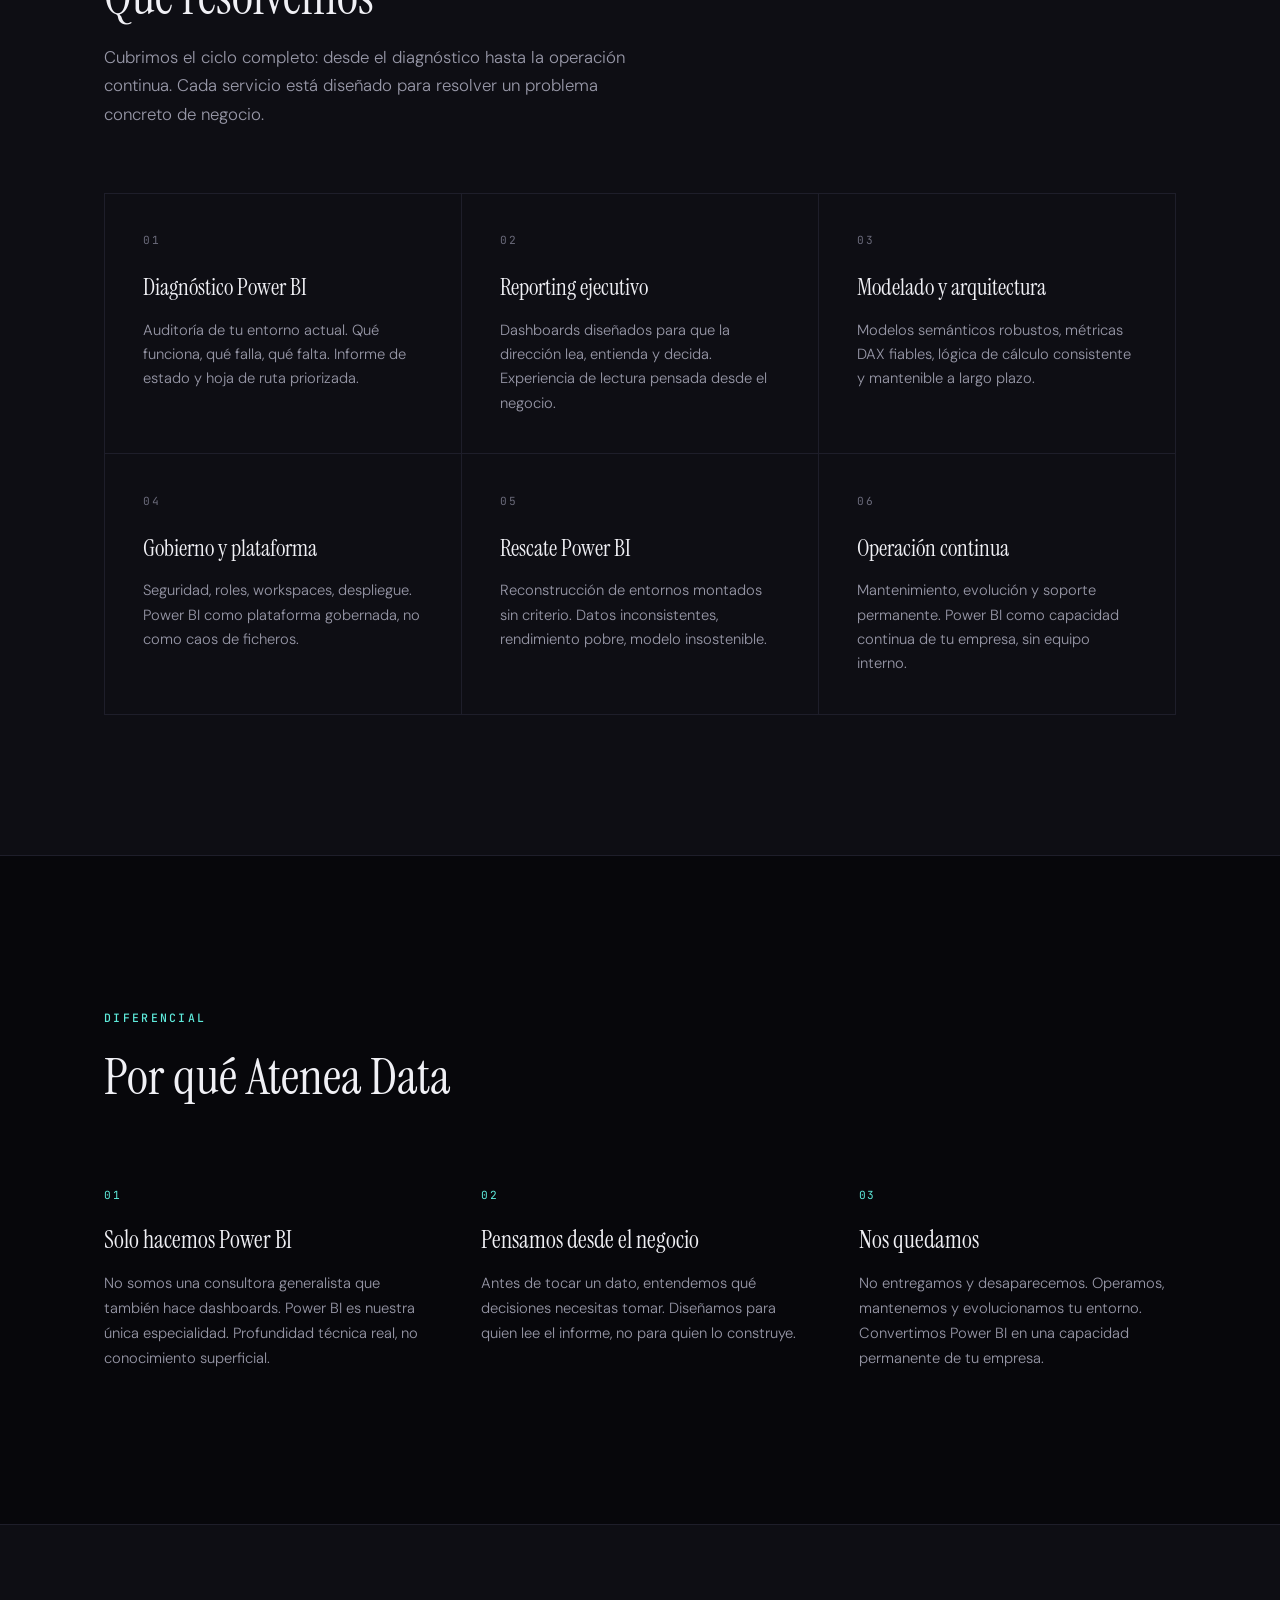
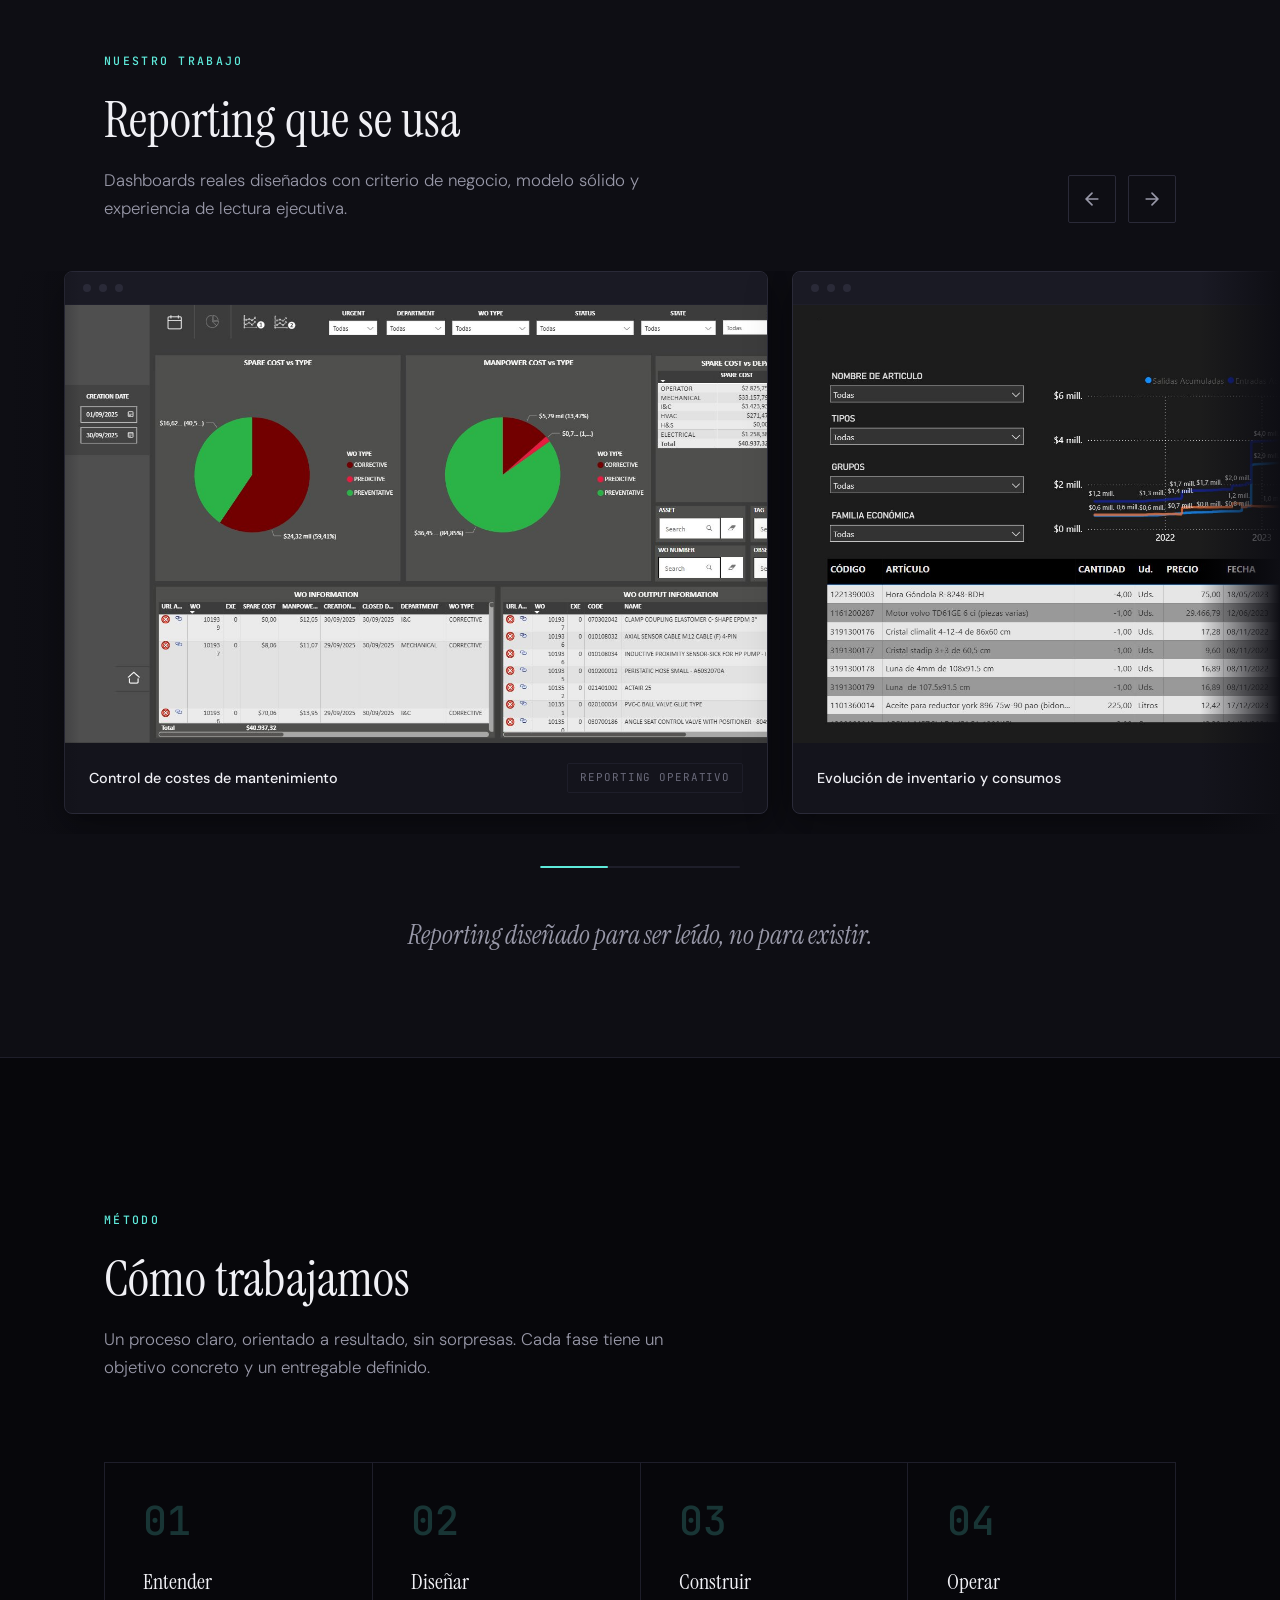
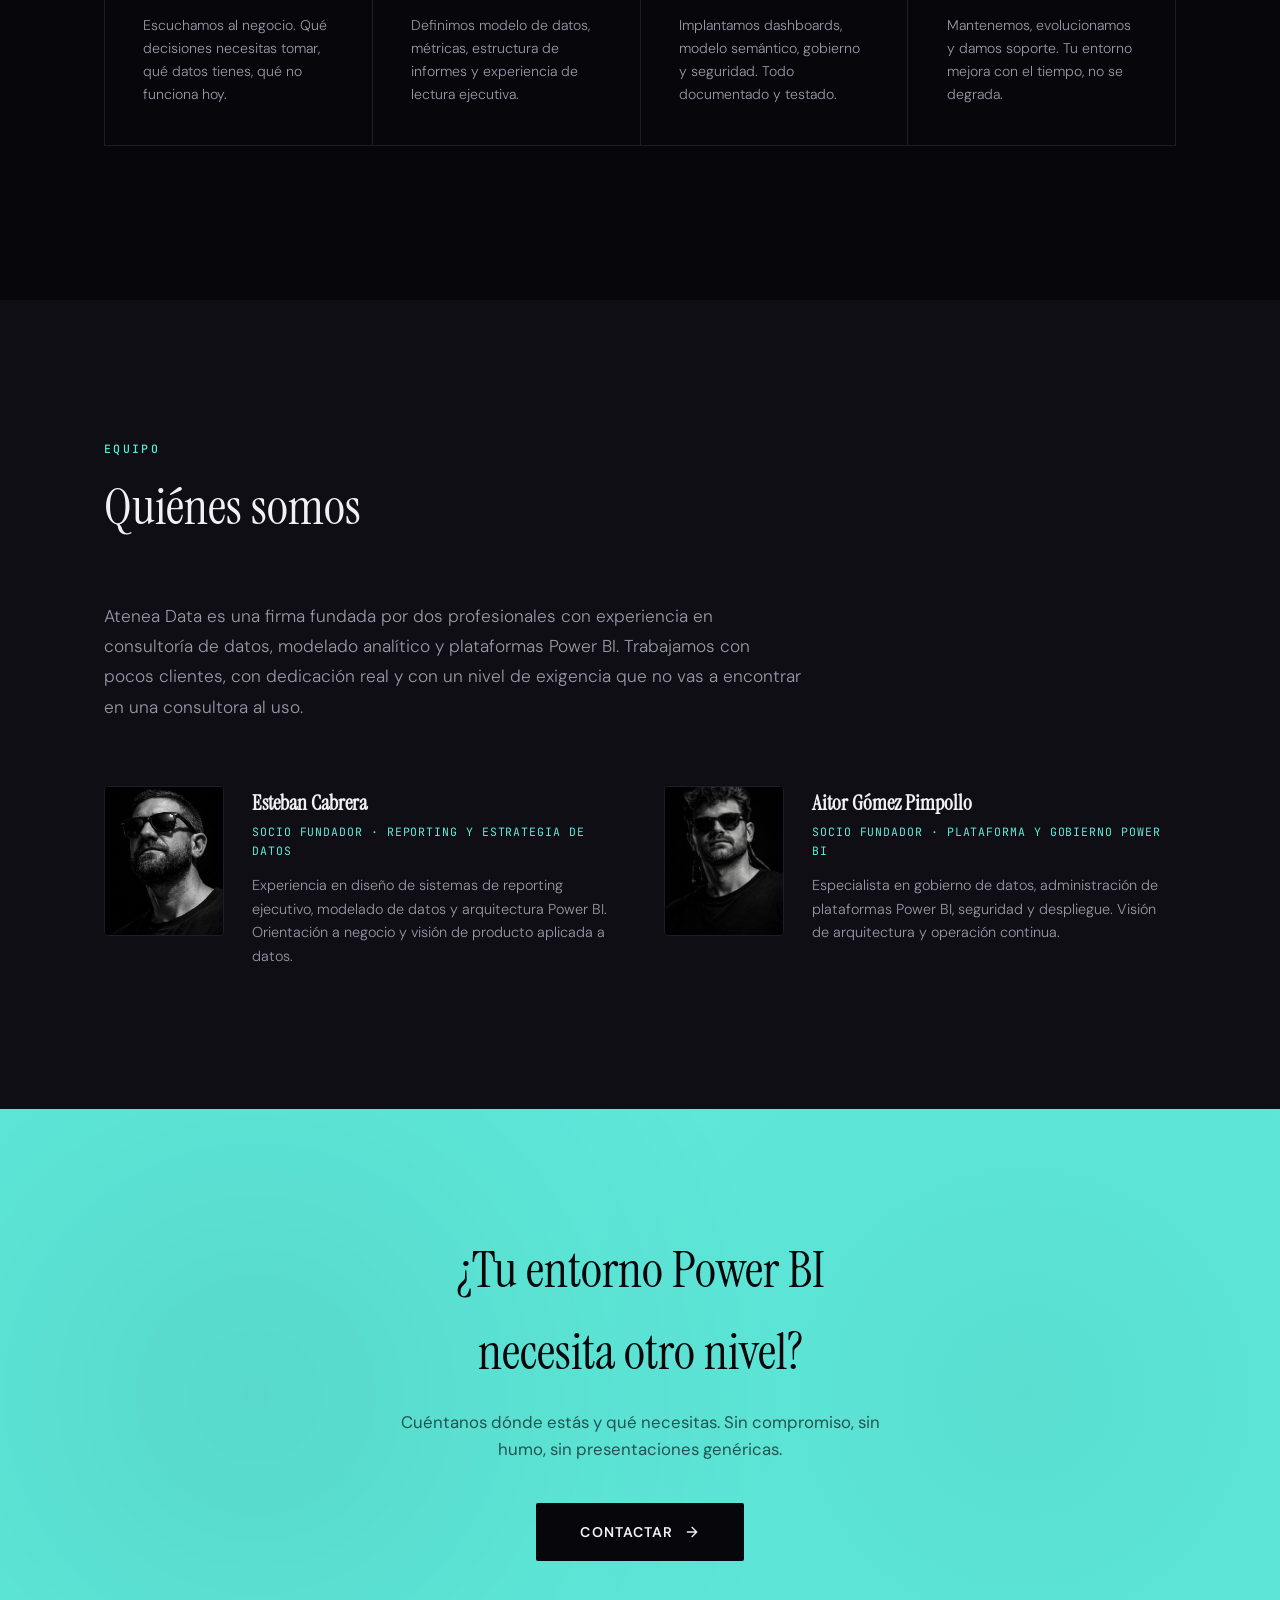
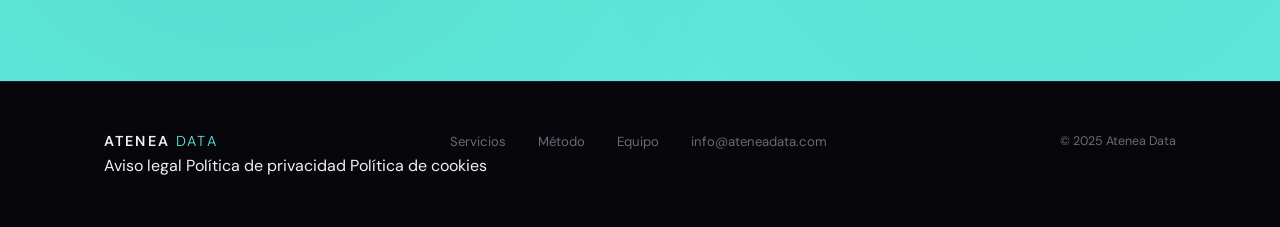
==== commit fd76b57d: "Add files via upload" ====
--- a/index.html
+++ b/index.html
@@ -1066,6 +1066,7 @@
                 <li><a href="#metodo">Método</a></li>
                 <li><a href="#equipo">Equipo</a></li>
                 <li><a href="contacto.html" class="nav__cta">Contactar</a></li>
+                <li class="nav__lang"><a href="#" class="active">ES</a><span class="nav__lang-sep">|</span><a href="en/index.html">EN</a></li>
             </ul>
             <button class="nav__hamburger" id="hamburger" aria-label="Menú">
                 <span></span><span></span><span></span>
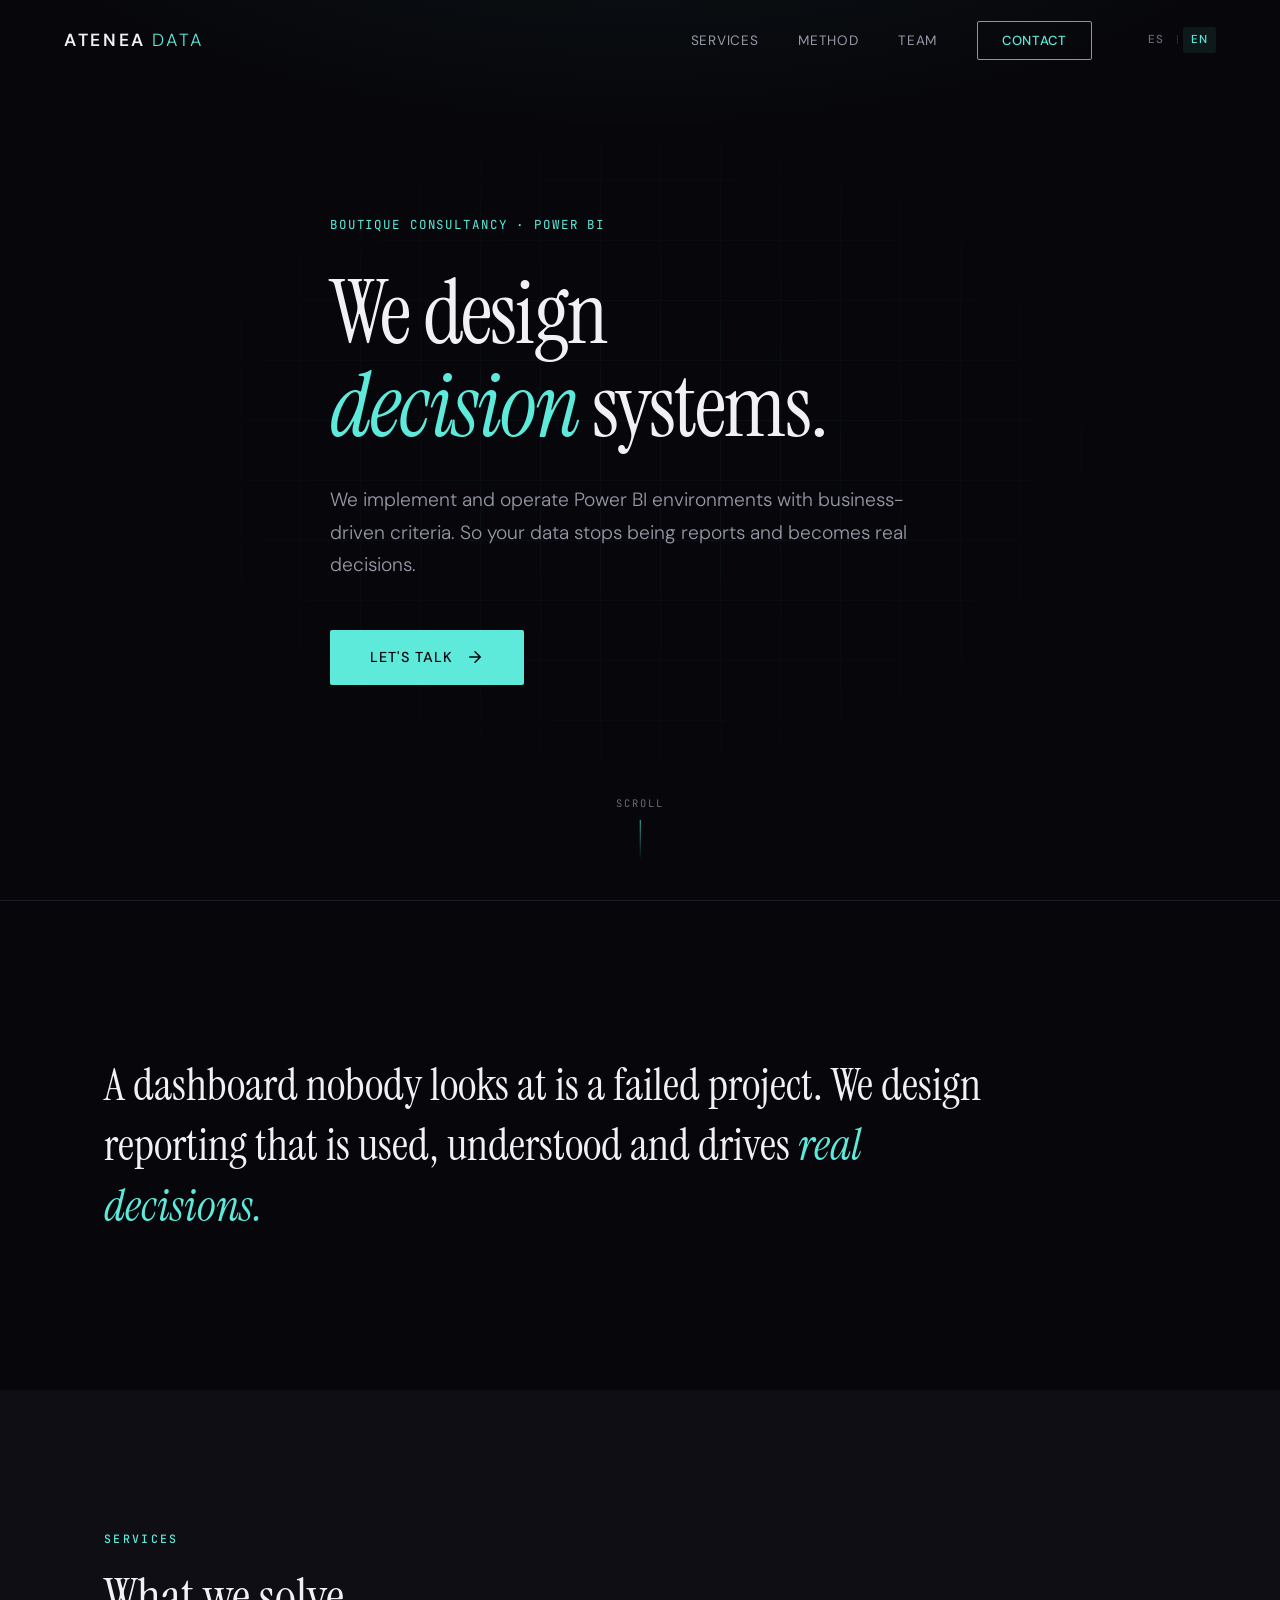
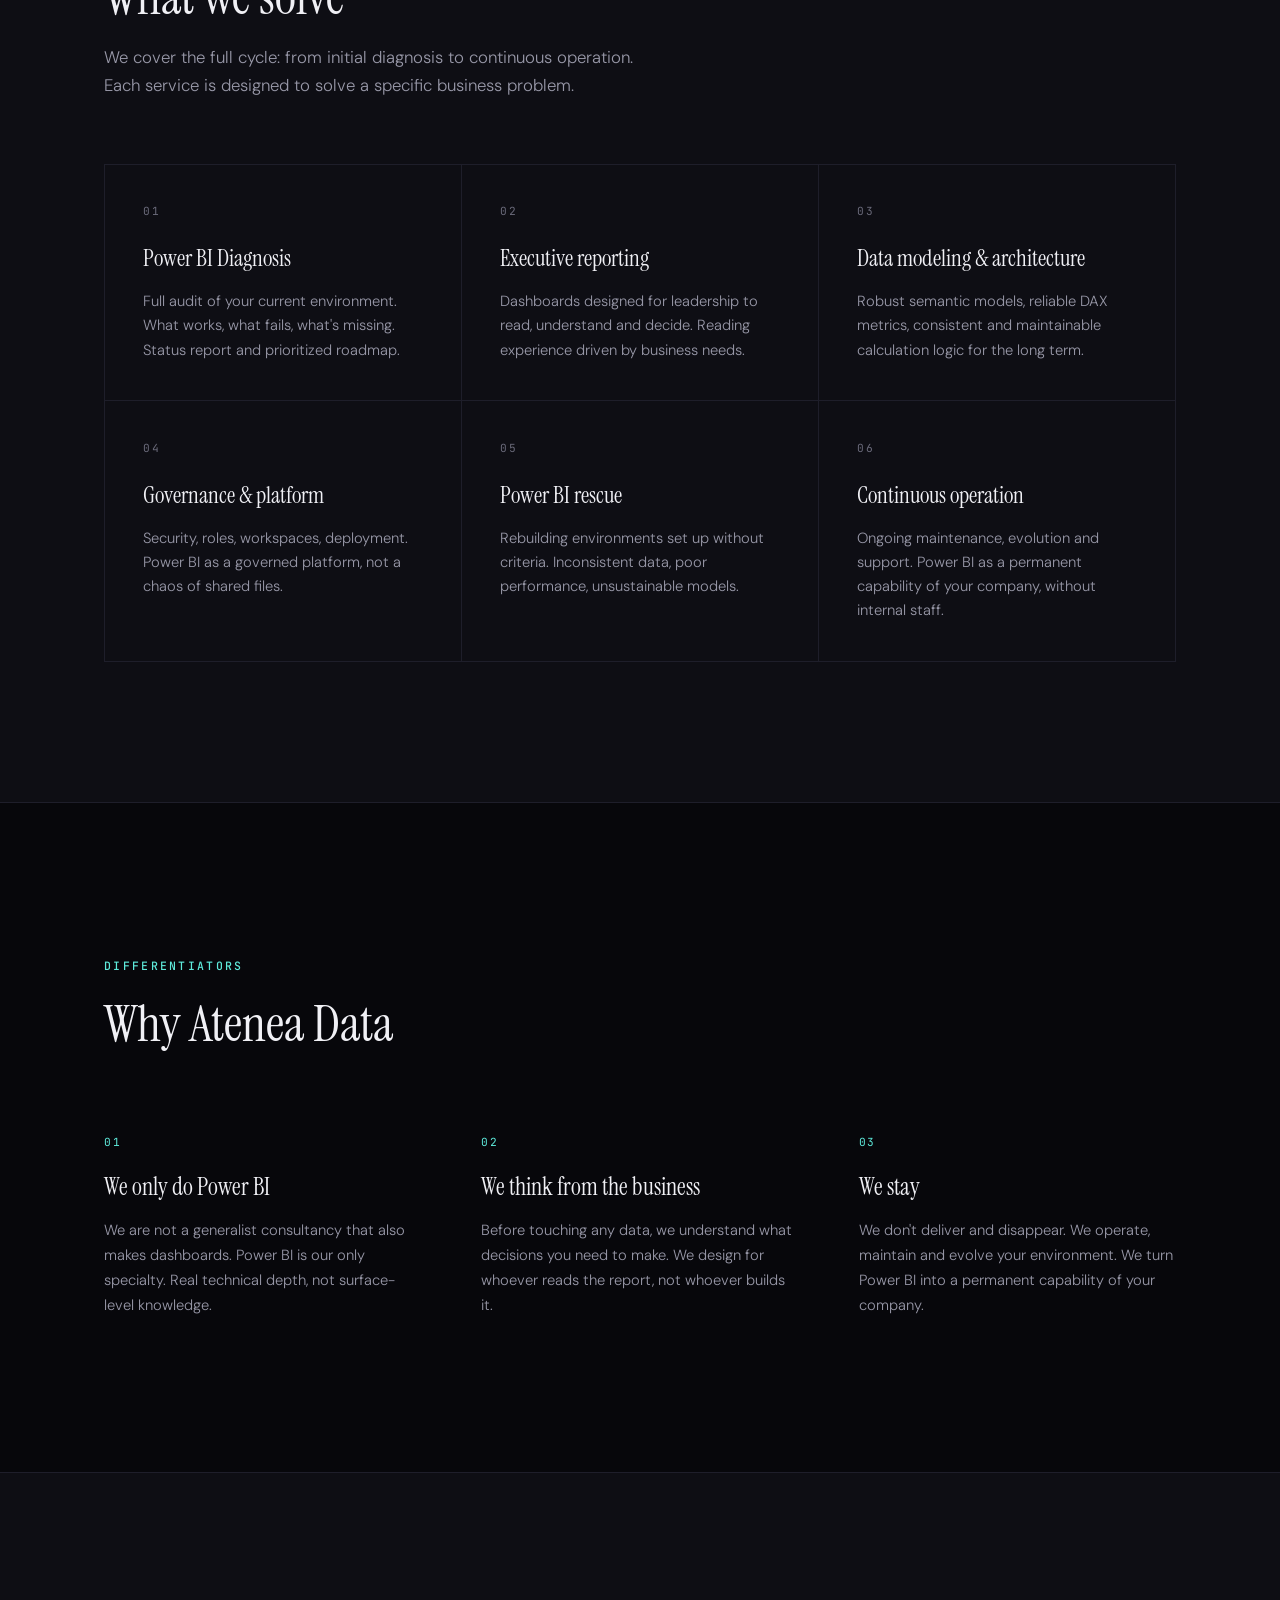
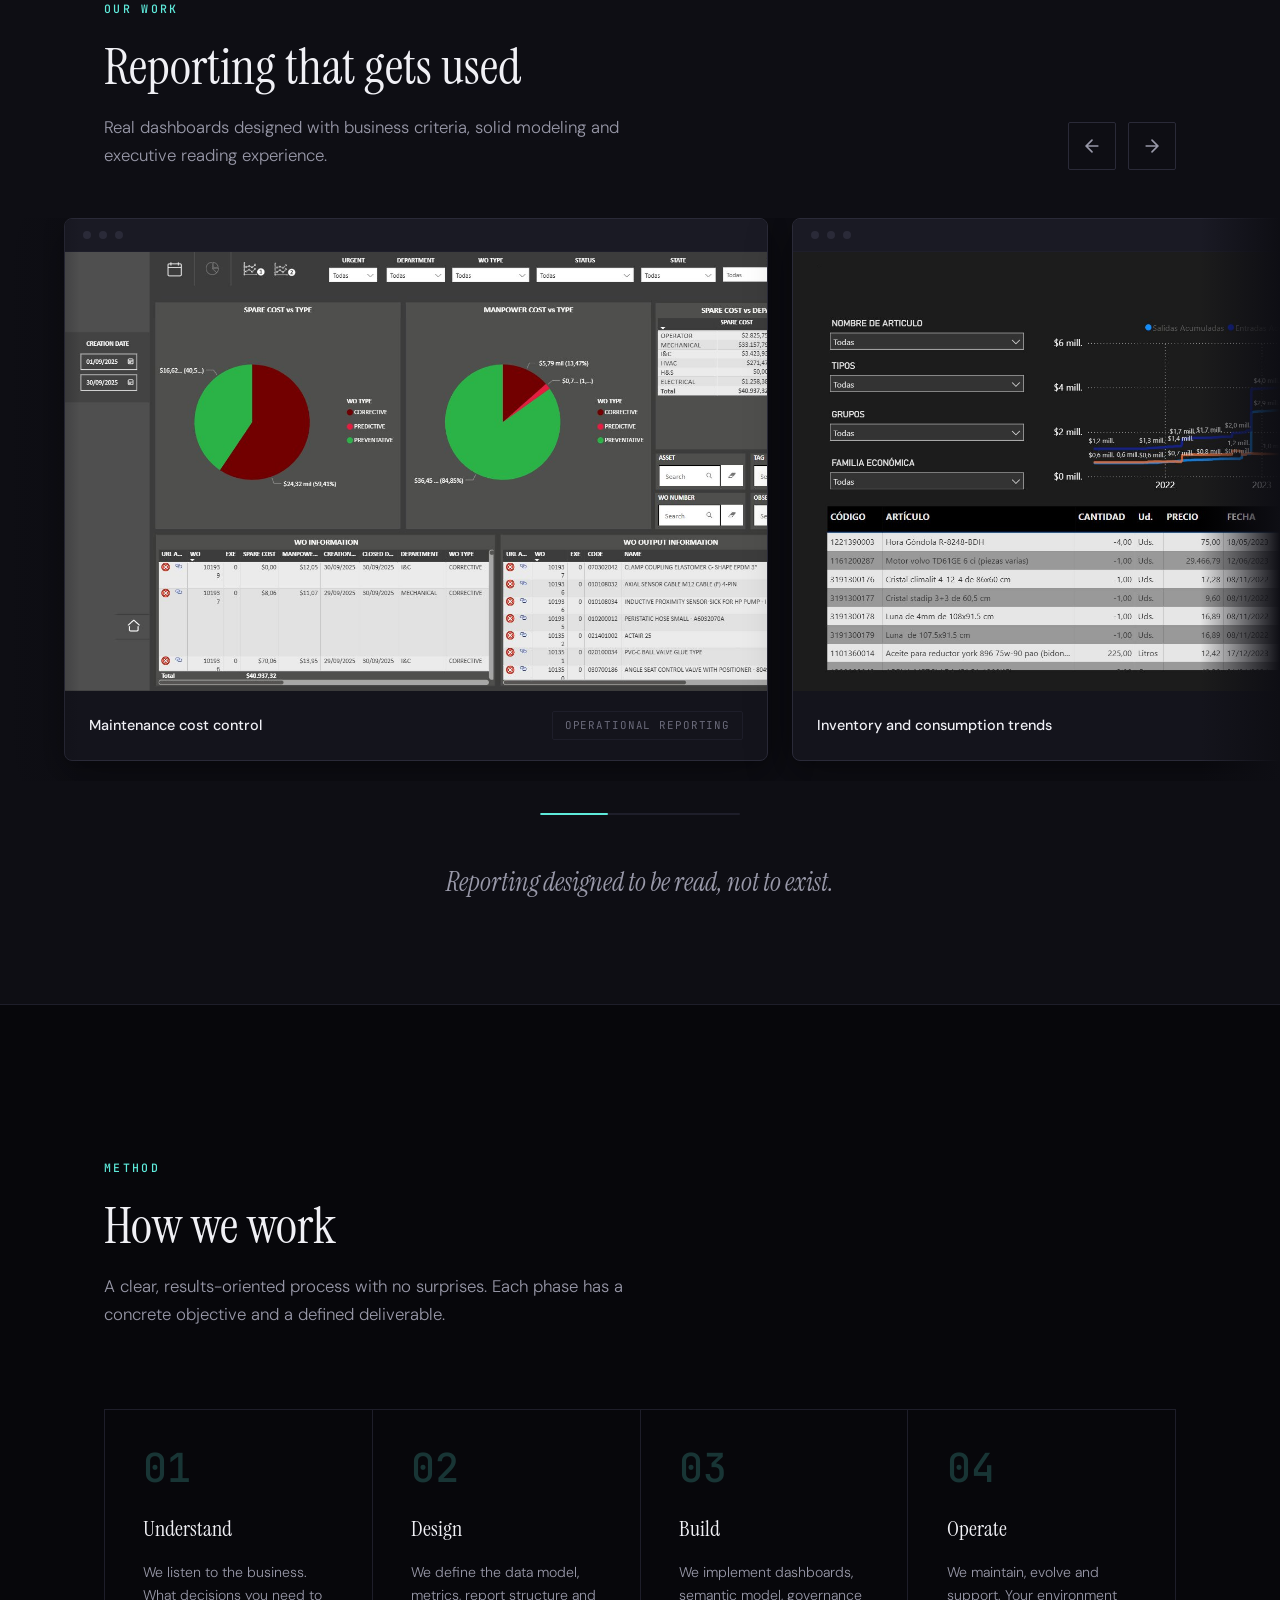
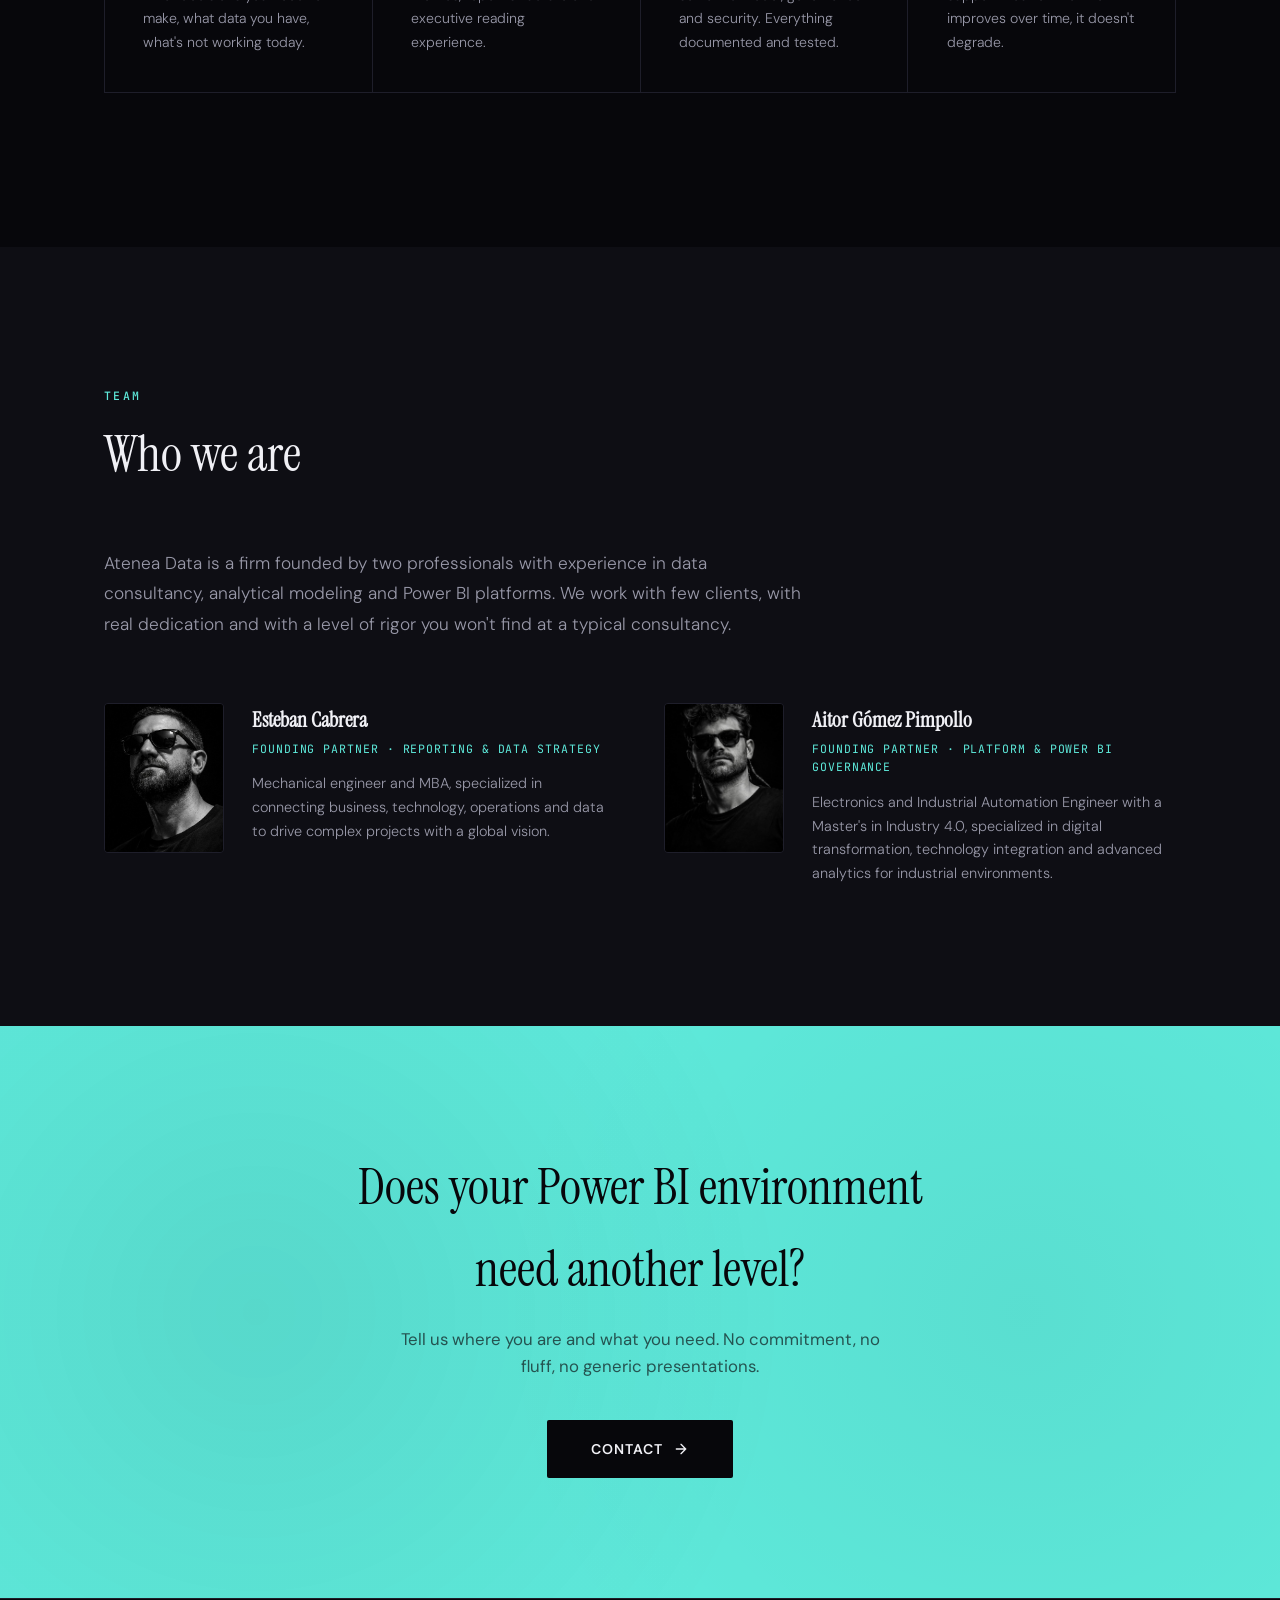
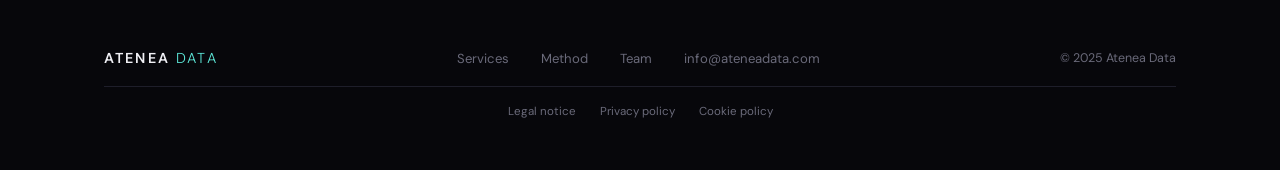
==== commit a6fd7e46: "Add files via upload" ====
--- a/index.html
+++ b/index.html
@@ -1,1525 +1,263 @@
 <!DOCTYPE html>
-<html lang="es">
+<html lang="en">
 <head>
     <meta charset="UTF-8">
     <meta name="viewport" content="width=device-width, initial-scale=1.0">
-    <title>Atenea Data — Sistemas de decisión sobre Power BI</title>
-    <meta name="description" content="Consultora boutique especializada en Power BI. Diseño, implantación y operación de sistemas de reporting y decisión ejecutiva.">
+    <title>Atenea Data — Decision Systems on Power BI</title>
+    <meta name="description" content="Boutique consultancy specializing in Power BI. Design, implementation and operation of executive reporting and decision systems.">
     <link rel="preconnect" href="https://fonts.googleapis.com">
     <link rel="preconnect" href="https://fonts.gstatic.com" crossorigin>
     <link href="https://fonts.googleapis.com/css2?family=DM+Sans:ital,opsz,wght@0,9..40,300;0,9..40,400;0,9..40,500;0,9..40,600;1,9..40,300&family=Instrument+Serif:ital@0;1&family=JetBrains+Mono:wght@400;500&display=swap" rel="stylesheet">
+    <link rel="stylesheet" href="../styles.css">
     <style>
-        /* ============================================
-           ATENEA DATA — Design System
-           ============================================ */
-        :root {
-            --black-deep: #07070B;
-            --black-surface: #0E0E14;
-            --black-card: #14141C;
-            --black-elevated: #1A1A24;
-            --border-subtle: #1E1E2A;
-            --border-medium: #2A2A38;
-            --text-primary: #F0F0F5;
-            --text-secondary: #9898A8;
-            --text-tertiary: #6A6A7A;
-            --accent: #5EEADB;
-            --accent-dim: #3BBCAF;
-            --accent-glow: rgba(94, 234, 219, 0.08);
-            --accent-glow-strong: rgba(94, 234, 219, 0.15);
-            --blue-accent: #7B8FCC;
-            --gradient-hero: radial-gradient(ellipse 80% 50% at 50% -20%, rgba(94, 234, 219, 0.06) 0%, transparent 70%);
-            --font-display: 'Instrument Serif', Georgia, serif;
-            --font-body: 'DM Sans', -apple-system, sans-serif;
-            --font-mono: 'JetBrains Mono', monospace;
-            --ease-out-expo: cubic-bezier(0.16, 1, 0.3, 1);
-            --ease-out-quart: cubic-bezier(0.25, 1, 0.5, 1);
-        }
-
-        /* ============================================
-           Reset & Base
-           ============================================ */
-        *, *::before, *::after { margin: 0; padding: 0; box-sizing: border-box; }
-
-        html {
-            font-size: 16px;
-            scroll-behavior: smooth;
-            -webkit-font-smoothing: antialiased;
-            -moz-osx-font-smoothing: grayscale;
-        }
-
-        body {
-            font-family: var(--font-body);
-            background: var(--black-deep);
-            color: var(--text-primary);
-            line-height: 1.6;
-            overflow-x: hidden;
-        }
-
-        a { color: inherit; text-decoration: none; }
-        img { max-width: 100%; display: block; }
-
-        ::selection {
-            background: var(--accent);
-            color: var(--black-deep);
-        }
-
-        /* ============================================
-           Utility
-           ============================================ */
-        .container {
-            max-width: 1200px;
-            margin: 0 auto;
-            padding: 0 clamp(24px, 5vw, 80px);
-        }
-
-        .container--wide {
-            max-width: 1400px;
-            margin: 0 auto;
-            padding: 0 clamp(24px, 5vw, 80px);
-        }
-
-        /* ============================================
-           Navigation
-           ============================================ */
-        .nav {
-            position: fixed;
-            top: 0;
-            left: 0;
-            right: 0;
-            z-index: 1000;
-            padding: 0 clamp(24px, 5vw, 80px);
-            transition: all 0.5s var(--ease-out-expo);
-        }
-
-        .nav--scrolled {
-            background: rgba(7, 7, 11, 0.85);
-            backdrop-filter: blur(20px);
-            -webkit-backdrop-filter: blur(20px);
-            border-bottom: 1px solid var(--border-subtle);
-        }
-
-        .nav__inner {
-            max-width: 1400px;
-            margin: 0 auto;
-            display: flex;
-            align-items: center;
-            justify-content: space-between;
-            height: 80px;
-        }
-
-        .nav__logo {
-            font-family: var(--font-body);
-            font-weight: 600;
-            font-size: 1.1rem;
-            letter-spacing: 0.15em;
-            text-transform: uppercase;
-            color: var(--text-primary);
-        }
-
-        .nav__logo span {
-            font-weight: 300;
-            color: var(--accent);
-        }
-
-        .nav__links {
-            display: flex;
-            align-items: center;
-            gap: 40px;
-            list-style: none;
-        }
-
-        .nav__links a {
-            font-size: 0.85rem;
-            font-weight: 400;
-            letter-spacing: 0.05em;
-            color: var(--text-secondary);
-            transition: color 0.3s ease;
-            text-transform: uppercase;
-        }
-
-        .nav__links a:hover { color: var(--text-primary); }
-
-        .nav__cta {
-            font-size: 0.82rem !important;
-            font-weight: 500 !important;
-            color: var(--accent) !important;
-            padding: 10px 24px;
-            border: 1px solid var(--accent-dim);
-            border-radius: 2px;
-            transition: all 0.3s ease !important;
-        }
-
-        .nav__cta:hover {
-            background: var(--accent);
-            color: var(--black-deep) !important;
-        }
-
-        /* Mobile menu */
-        .nav__hamburger {
-            display: none;
-            flex-direction: column;
-            gap: 5px;
-            cursor: pointer;
-            padding: 8px;
-            background: none;
-            border: none;
-        }
-
-        .nav__hamburger span {
-            width: 24px;
-            height: 1.5px;
-            background: var(--text-primary);
-            transition: all 0.3s ease;
-        }
-
-        /* ============================================
-           Hero
-           ============================================ */
-        .hero {
-            min-height: 100vh;
-            display: flex;
-            align-items: center;
-            position: relative;
-            overflow: hidden;
-            background: var(--black-deep);
-        }
-
-        .hero::before {
-            content: '';
-            position: absolute;
-            inset: 0;
-            background: var(--gradient-hero);
-            pointer-events: none;
-        }
-
-        .hero__grid {
-            position: absolute;
-            inset: 0;
-            opacity: 0.03;
-            background-image:
-                linear-gradient(var(--accent) 1px, transparent 1px),
-                linear-gradient(90deg, var(--accent) 1px, transparent 1px);
-            background-size: 60px 60px;
-            mask-image: radial-gradient(ellipse 60% 60% at 50% 50%, black 20%, transparent 70%);
-            -webkit-mask-image: radial-gradient(ellipse 60% 60% at 50% 50%, black 20%, transparent 70%);
-        }
-
-        .hero__content {
-            position: relative;
-            z-index: 2;
-            max-width: 900px;
-        }
-
-        .hero__tag {
-            font-family: var(--font-mono);
-            font-size: 0.78rem;
-            font-weight: 400;
-            letter-spacing: 0.15em;
-            text-transform: uppercase;
-            color: var(--accent);
-            margin-bottom: 32px;
-            opacity: 0;
-            transform: translateY(20px);
-            animation: fadeUp 0.8s var(--ease-out-expo) 0.3s forwards;
-        }
-
-        .hero__title {
-            font-family: var(--font-display);
-            font-size: clamp(3rem, 7vw, 5.5rem);
-            font-weight: 400;
-            line-height: 1.05;
-            letter-spacing: -0.02em;
-            color: var(--text-primary);
-            margin-bottom: 32px;
-            opacity: 0;
-            transform: translateY(30px);
-            animation: fadeUp 1s var(--ease-out-expo) 0.5s forwards;
-        }
-
-        .hero__title em {
-            font-style: italic;
-            color: var(--accent);
-        }
-
-        .hero__subtitle {
-            font-size: clamp(1.05rem, 1.5vw, 1.2rem);
-            font-weight: 300;
-            line-height: 1.7;
-            color: var(--text-secondary);
-            max-width: 620px;
-            margin-bottom: 48px;
-            opacity: 0;
-            transform: translateY(30px);
-            animation: fadeUp 1s var(--ease-out-expo) 0.7s forwards;
-        }
-
-        .hero__cta {
-            display: inline-flex;
-            align-items: center;
-            gap: 12px;
-            font-size: 0.9rem;
-            font-weight: 500;
-            letter-spacing: 0.08em;
-            text-transform: uppercase;
-            color: var(--black-deep);
-            background: var(--accent);
-            padding: 16px 40px;
-            border-radius: 2px;
-            transition: all 0.4s var(--ease-out-expo);
-            opacity: 0;
-            transform: translateY(30px);
-            animation: fadeUp 1s var(--ease-out-expo) 0.9s forwards;
-        }
-
-        .hero__cta:hover {
-            background: var(--text-primary);
-            transform: translateY(-2px);
-            box-shadow: 0 10px 40px rgba(94, 234, 219, 0.15);
-        }
-
-        .hero__cta svg {
-            transition: transform 0.3s ease;
-        }
-
-        .hero__cta:hover svg {
-            transform: translateX(4px);
-        }
-
-        .hero__scroll {
-            position: absolute;
-            bottom: 40px;
-            left: 50%;
-            transform: translateX(-50%);
-            display: flex;
-            flex-direction: column;
-            align-items: center;
-            gap: 8px;
-            opacity: 0;
-            animation: fadeIn 1s var(--ease-out-expo) 1.5s forwards;
-        }
-
-        .hero__scroll span {
-            font-family: var(--font-mono);
-            font-size: 0.65rem;
-            letter-spacing: 0.2em;
-            text-transform: uppercase;
-            color: var(--text-tertiary);
-        }
-
-        .hero__scroll-line {
-            width: 1px;
-            height: 40px;
-            background: linear-gradient(to bottom, var(--accent-dim), transparent);
-            animation: scrollPulse 2s ease-in-out infinite;
-        }
-
-        /* ============================================
-           Statement
-           ============================================ */
-        .statement {
-            padding: clamp(80px, 12vw, 160px) 0;
-            border-top: 1px solid var(--border-subtle);
-        }
-
-        .statement__text {
-            font-family: var(--font-display);
-            font-size: clamp(1.6rem, 3.5vw, 2.8rem);
-            font-weight: 400;
-            line-height: 1.35;
-            color: var(--text-primary);
-            max-width: 900px;
-        }
-
-        .statement__text em {
-            font-style: italic;
-            color: var(--accent);
-        }
-
-        /* ============================================
-           Services
-           ============================================ */
-        .services {
-            padding: clamp(80px, 12vw, 140px) 0;
-            background: var(--black-surface);
-        }
-
-        .section-tag {
-            font-family: var(--font-mono);
-            font-size: 0.72rem;
-            font-weight: 500;
-            letter-spacing: 0.2em;
-            text-transform: uppercase;
-            color: var(--accent);
-            margin-bottom: 20px;
-        }
-
-        .section-title {
-            font-family: var(--font-display);
-            font-size: clamp(2rem, 4vw, 3.2rem);
-            font-weight: 400;
-            line-height: 1.15;
-            margin-bottom: 16px;
-        }
-
-        .section-subtitle {
-            font-size: 1.05rem;
-            font-weight: 300;
-            color: var(--text-secondary);
-            max-width: 560px;
-            line-height: 1.7;
-            margin-bottom: 64px;
-        }
-
-        .services__grid {
-            display: grid;
-            grid-template-columns: repeat(3, 1fr);
-            gap: 1px;
-            background: var(--border-subtle);
-            border: 1px solid var(--border-subtle);
-        }
-
-        .service-card {
-            background: var(--black-surface);
-            padding: clamp(32px, 3vw, 48px);
-            transition: all 0.5s var(--ease-out-expo);
-            position: relative;
-        }
-
-        .service-card::after {
-            content: '';
-            position: absolute;
-            bottom: 0;
-            left: 0;
-            right: 0;
-            height: 2px;
-            background: var(--accent);
-            transform: scaleX(0);
-            transform-origin: left;
-            transition: transform 0.5s var(--ease-out-expo);
-        }
-
-        .service-card:hover {
-            background: var(--black-card);
-        }
-
-        .service-card:hover::after {
-            transform: scaleX(1);
-        }
-
-        .service-card__number {
-            font-family: var(--font-mono);
-            font-size: 0.7rem;
-            color: var(--text-tertiary);
-            letter-spacing: 0.1em;
-            margin-bottom: 24px;
-        }
-
-        .service-card__title {
-            font-family: var(--font-display);
-            font-size: 1.45rem;
-            font-weight: 400;
-            margin-bottom: 16px;
-            line-height: 1.2;
-        }
-
-        .service-card__desc {
-            font-size: 0.92rem;
-            font-weight: 300;
-            color: var(--text-secondary);
-            line-height: 1.65;
-        }
-
-        /* ============================================
-           Differentiators
-           ============================================ */
-        .diff {
-            padding: clamp(80px, 12vw, 160px) 0;
-            border-top: 1px solid var(--border-subtle);
-        }
-
-        .diff__header {
-            margin-bottom: 80px;
-        }
-
-        .diff__grid {
-            display: grid;
-            grid-template-columns: repeat(3, 1fr);
-            gap: 60px;
-        }
-
-        .diff-item__number {
-            font-family: var(--font-mono);
-            font-size: 0.7rem;
-            color: var(--accent);
-            letter-spacing: 0.15em;
-            margin-bottom: 20px;
-        }
-
-        .diff-item__title {
-            font-family: var(--font-display);
-            font-size: 1.5rem;
-            font-weight: 400;
-            margin-bottom: 16px;
-            line-height: 1.25;
-        }
-
-        .diff-item__text {
-            font-size: 0.92rem;
-            font-weight: 300;
-            color: var(--text-secondary);
-            line-height: 1.7;
-        }
-
-        /* ============================================
-           Work Gallery — Horizontal Scroll
-           ============================================ */
-        .gallery {
-            padding: clamp(80px, 10vw, 140px) 0 clamp(60px, 8vw, 100px);
-            background: var(--black-surface);
-            overflow: hidden;
-            position: relative;
-        }
-
-        .gallery::before {
-            content: '';
-            position: absolute;
-            top: 0;
-            left: 0;
-            right: 0;
-            height: 1px;
-            background: var(--border-subtle);
-        }
-
-        .gallery__header {
-            display: flex;
-            align-items: flex-end;
-            justify-content: space-between;
-            margin-bottom: 48px;
-        }
-
-        .gallery__nav {
-            display: flex;
-            gap: 12px;
-            flex-shrink: 0;
-        }
-
-        .gallery__btn {
-            width: 48px;
-            height: 48px;
-            border: 1px solid var(--border-medium);
-            border-radius: 2px;
-            background: transparent;
-            color: var(--text-secondary);
-            cursor: pointer;
-            display: flex;
-            align-items: center;
-            justify-content: center;
-            transition: all 0.3s ease;
-        }
-
-        .gallery__btn:hover {
-            border-color: var(--accent);
-            color: var(--accent);
-            background: var(--accent-glow);
-        }
-
-        .gallery__btn svg {
-            width: 20px;
-            height: 20px;
-        }
-
-        .gallery__track-wrapper {
-            position: relative;
-        }
-
-        .gallery__track-wrapper::before,
-        .gallery__track-wrapper::after {
-            content: '';
-            position: absolute;
-            top: 0;
-            bottom: 0;
-            width: 80px;
-            z-index: 2;
-            pointer-events: none;
-        }
-
-        .gallery__track-wrapper::before {
-            left: 0;
-            background: linear-gradient(to right, var(--black-surface), transparent);
-        }
-
-        .gallery__track-wrapper::after {
-            right: 0;
-            background: linear-gradient(to left, var(--black-surface), transparent);
-        }
-
-        .gallery__track {
-            display: flex;
-            gap: 24px;
-            overflow-x: auto;
-            scroll-behavior: smooth;
-            scrollbar-width: none;
-            -ms-overflow-style: none;
-            padding: 0 clamp(24px, 5vw, 80px) 20px;
-            cursor: grab;
-        }
-
+        /* All page-specific styles from the Spanish index, copied here */
+        .hero { min-height: 100vh; display: flex; align-items: center; position: relative; overflow: hidden; background: var(--black-deep); }
+        .hero::before { content: ''; position: absolute; inset: 0; background: radial-gradient(ellipse 80% 50% at 50% -20%, rgba(94, 234, 219, 0.06) 0%, transparent 70%); pointer-events: none; }
+        .hero__grid { position: absolute; inset: 0; opacity: 0.03; background-image: linear-gradient(var(--accent) 1px, transparent 1px), linear-gradient(90deg, var(--accent) 1px, transparent 1px); background-size: 60px 60px; mask-image: radial-gradient(ellipse 60% 60% at 50% 50%, black 20%, transparent 70%); -webkit-mask-image: radial-gradient(ellipse 60% 60% at 50% 50%, black 20%, transparent 70%); }
+        .hero__content { position: relative; z-index: 2; max-width: 900px; }
+        .hero__tag { font-family: var(--font-mono); font-size: 0.78rem; font-weight: 400; letter-spacing: 0.15em; text-transform: uppercase; color: var(--accent); margin-bottom: 32px; opacity: 0; transform: translateY(20px); animation: fadeUp 0.8s var(--ease-out-expo) 0.3s forwards; }
+        .hero__title { font-family: var(--font-display); font-size: clamp(3rem, 7vw, 5.5rem); font-weight: 400; line-height: 1.05; letter-spacing: -0.02em; color: var(--text-primary); margin-bottom: 32px; opacity: 0; transform: translateY(30px); animation: fadeUp 1s var(--ease-out-expo) 0.5s forwards; }
+        .hero__title em { font-style: italic; color: var(--accent); }
+        .hero__subtitle { font-size: clamp(1.05rem, 1.5vw, 1.2rem); font-weight: 300; line-height: 1.7; color: var(--text-secondary); max-width: 620px; margin-bottom: 48px; opacity: 0; transform: translateY(30px); animation: fadeUp 1s var(--ease-out-expo) 0.7s forwards; }
+        .hero__cta { display: inline-flex; align-items: center; gap: 12px; font-size: 0.9rem; font-weight: 500; letter-spacing: 0.08em; text-transform: uppercase; color: var(--black-deep); background: var(--accent); padding: 16px 40px; border-radius: 2px; transition: all 0.4s var(--ease-out-expo); opacity: 0; transform: translateY(30px); animation: fadeUp 1s var(--ease-out-expo) 0.9s forwards; }
+        .hero__cta:hover { background: var(--text-primary); transform: translateY(-2px); box-shadow: 0 10px 40px rgba(94, 234, 219, 0.15); }
+        .hero__cta svg { transition: transform 0.3s ease; }
+        .hero__cta:hover svg { transform: translateX(4px); }
+        .hero__scroll { position: absolute; bottom: 40px; left: 50%; transform: translateX(-50%); display: flex; flex-direction: column; align-items: center; gap: 8px; opacity: 0; animation: fadeIn 1s var(--ease-out-expo) 1.5s forwards; }
+        .hero__scroll span { font-family: var(--font-mono); font-size: 0.65rem; letter-spacing: 0.2em; text-transform: uppercase; color: var(--text-tertiary); }
+        .hero__scroll-line { width: 1px; height: 40px; background: linear-gradient(to bottom, var(--accent-dim), transparent); animation: scrollPulse 2s ease-in-out infinite; }
+        .statement { padding: clamp(80px, 12vw, 160px) 0; border-top: 1px solid var(--border-subtle); }
+        .statement__text { font-family: var(--font-display); font-size: clamp(1.6rem, 3.5vw, 2.8rem); font-weight: 400; line-height: 1.35; color: var(--text-primary); max-width: 900px; }
+        .statement__text em { font-style: italic; color: var(--accent); }
+        .services { padding: clamp(80px, 12vw, 140px) 0; background: var(--black-surface); }
+        .services__grid { display: grid; grid-template-columns: repeat(3, 1fr); gap: 1px; background: var(--border-subtle); border: 1px solid var(--border-subtle); }
+        .service-card { background: var(--black-surface); padding: clamp(32px, 3vw, 48px); transition: all 0.5s var(--ease-out-expo); position: relative; }
+        .service-card::after { content: ''; position: absolute; bottom: 0; left: 0; right: 0; height: 2px; background: var(--accent); transform: scaleX(0); transform-origin: left; transition: transform 0.5s var(--ease-out-expo); }
+        .service-card:hover { background: var(--black-card); }
+        .service-card:hover::after { transform: scaleX(1); }
+        .service-card__number { font-family: var(--font-mono); font-size: 0.7rem; color: var(--text-tertiary); letter-spacing: 0.1em; margin-bottom: 24px; }
+        .service-card__title { font-family: var(--font-display); font-size: 1.45rem; font-weight: 400; margin-bottom: 16px; line-height: 1.2; }
+        .service-card__desc { font-size: 0.92rem; font-weight: 300; color: var(--text-secondary); line-height: 1.65; }
+        .diff { padding: clamp(80px, 12vw, 160px) 0; border-top: 1px solid var(--border-subtle); }
+        .diff__header { margin-bottom: 80px; }
+        .diff__grid { display: grid; grid-template-columns: repeat(3, 1fr); gap: 60px; }
+        .diff-item__number { font-family: var(--font-mono); font-size: 0.7rem; color: var(--accent); letter-spacing: 0.15em; margin-bottom: 20px; }
+        .diff-item__title { font-family: var(--font-display); font-size: 1.5rem; font-weight: 400; margin-bottom: 16px; line-height: 1.25; }
+        .diff-item__text { font-size: 0.92rem; font-weight: 300; color: var(--text-secondary); line-height: 1.7; }
+        .gallery { padding: clamp(80px, 10vw, 140px) 0 clamp(60px, 8vw, 100px); background: var(--black-surface); overflow: hidden; position: relative; }
+        .gallery::before { content: ''; position: absolute; top: 0; left: 0; right: 0; height: 1px; background: var(--border-subtle); }
+        .gallery__header { display: flex; align-items: flex-end; justify-content: space-between; margin-bottom: 48px; }
+        .gallery__nav { display: flex; gap: 12px; flex-shrink: 0; }
+        .gallery__btn { width: 48px; height: 48px; border: 1px solid var(--border-medium); border-radius: 2px; background: transparent; color: var(--text-secondary); cursor: pointer; display: flex; align-items: center; justify-content: center; transition: all 0.3s ease; }
+        .gallery__btn:hover { border-color: var(--accent); color: var(--accent); background: var(--accent-glow); }
+        .gallery__btn svg { width: 20px; height: 20px; }
+        .gallery__track-wrapper { position: relative; }
+        .gallery__track-wrapper::before, .gallery__track-wrapper::after { content: ''; position: absolute; top: 0; bottom: 0; width: 80px; z-index: 2; pointer-events: none; }
+        .gallery__track-wrapper::before { left: 0; background: linear-gradient(to right, var(--black-surface), transparent); }
+        .gallery__track-wrapper::after { right: 0; background: linear-gradient(to left, var(--black-surface), transparent); }
+        .gallery__track { display: flex; gap: 24px; overflow-x: auto; scroll-behavior: smooth; scrollbar-width: none; -ms-overflow-style: none; padding: 0 clamp(24px, 5vw, 80px) 20px; cursor: grab; }
         .gallery__track:active { cursor: grabbing; }
         .gallery__track::-webkit-scrollbar { display: none; }
-
-        .gallery__item {
-            flex: 0 0 auto;
-            width: clamp(500px, 55vw, 800px);
-            position: relative;
-            border-radius: 8px;
-            overflow: hidden;
-            border: 1px solid var(--border-medium);
-            background: var(--black-card);
-            transition: all 0.5s var(--ease-out-expo);
-            box-shadow:
-                0 4px 20px rgba(0,0,0,0.25),
-                0 12px 48px rgba(0,0,0,0.3);
-        }
-
-        .gallery__item:hover {
-            border-color: var(--border-medium);
-            box-shadow:
-                0 8px 32px rgba(0,0,0,0.35),
-                0 20px 60px rgba(0,0,0,0.4),
-                0 0 80px rgba(94, 234, 219, 0.04);
-            transform: translateY(-4px);
-        }
-
-        .gallery__item-bar {
-            display: flex;
-            align-items: center;
-            gap: 8px;
-            padding: 12px 18px;
-            background: var(--black-elevated);
-            border-bottom: 1px solid var(--border-subtle);
-        }
-
-        .gallery__item-dot {
-            width: 8px;
-            height: 8px;
-            border-radius: 50%;
-            background: var(--border-medium);
-        }
-
-        .gallery__item-img {
-            width: 100%;
-            aspect-ratio: 16 / 10;
-            object-fit: cover;
-            object-position: top left;
-            display: block;
-        }
-
-        .gallery__item-placeholder {
-            width: 100%;
-            aspect-ratio: 16 / 10;
-            background:
-                linear-gradient(135deg, var(--black-card) 0%, var(--black-elevated) 100%);
-            display: flex;
-            flex-direction: column;
-            align-items: center;
-            justify-content: center;
-            gap: 16px;
-            position: relative;
-            overflow: hidden;
-        }
-
-        .gallery__item-placeholder::before {
-            content: '';
-            position: absolute;
-            inset: 0;
-            opacity: 0.03;
-            background-image:
-                linear-gradient(var(--accent) 1px, transparent 1px),
-                linear-gradient(90deg, var(--accent) 1px, transparent 1px);
-            background-size: 40px 40px;
-        }
-
-        .gallery__item-placeholder-icon {
-            width: 48px;
-            height: 48px;
-            border: 1px solid var(--border-medium);
-            border-radius: 8px;
-            display: flex;
-            align-items: center;
-            justify-content: center;
-        }
-
-        .gallery__item-placeholder-icon svg {
-            width: 22px;
-            height: 22px;
-            color: var(--text-tertiary);
-        }
-
-        .gallery__item-placeholder-text {
-            font-family: var(--font-mono);
-            font-size: 0.7rem;
-            letter-spacing: 0.1em;
-            text-transform: uppercase;
-            color: var(--text-tertiary);
-        }
-
-        .gallery__item-info {
-            padding: 20px 24px;
-            display: flex;
-            align-items: center;
-            justify-content: space-between;
-        }
-
-        .gallery__item-title {
-            font-size: 0.9rem;
-            font-weight: 500;
-            color: var(--text-primary);
-        }
-
-        .gallery__item-type {
-            font-family: var(--font-mono);
-            font-size: 0.68rem;
-            letter-spacing: 0.08em;
-            text-transform: uppercase;
-            color: var(--text-tertiary);
-            padding: 5px 12px;
-            border: 1px solid var(--border-subtle);
-            border-radius: 2px;
-        }
-
-        .gallery__caption {
-            text-align: center;
-            margin-top: 48px;
-        }
-
-        .gallery__caption p {
-            font-family: var(--font-display);
-            font-size: clamp(1.2rem, 2vw, 1.6rem);
-            font-style: italic;
-            color: var(--text-secondary);
-        }
-
-        .gallery__progress {
-            margin-top: 32px;
-            display: flex;
-            justify-content: center;
-        }
-
-        .gallery__progress-bar {
-            width: 200px;
-            height: 2px;
-            background: var(--border-subtle);
-            border-radius: 1px;
-            position: relative;
-            overflow: hidden;
-        }
-
-        .gallery__progress-fill {
-            position: absolute;
-            top: 0;
-            left: 0;
-            height: 100%;
-            background: var(--accent);
-            border-radius: 1px;
-            width: 30%;
-            transition: left 0.3s ease, width 0.3s ease;
-        }
-
-        @media (max-width: 768px) {
-            .gallery__item { width: clamp(320px, 85vw, 500px); }
-            .gallery__header { flex-direction: column; align-items: flex-start; gap: 24px; }
-            .gallery__track-wrapper::before,
-            .gallery__track-wrapper::after { width: 40px; }
-        }
-
-        /* ============================================
-           Method
-           ============================================ */
-        .method {
-            padding: clamp(80px, 12vw, 160px) 0;
-            border-top: 1px solid var(--border-subtle);
-        }
-
-        .method__header {
-            margin-bottom: 80px;
-        }
-
-        .method__steps {
-            display: grid;
-            grid-template-columns: repeat(4, 1fr);
-            gap: 1px;
-            background: var(--border-subtle);
-            border: 1px solid var(--border-subtle);
-        }
-
-        .method-step {
-            background: var(--black-deep);
-            padding: clamp(28px, 3vw, 44px);
-            position: relative;
-        }
-
-        .method-step__number {
-            font-family: var(--font-mono);
-            font-size: 2.5rem;
-            font-weight: 500;
-            color: var(--accent);
-            opacity: 0.2;
-            margin-bottom: 24px;
-            line-height: 1;
-        }
-
-        .method-step__title {
-            font-family: var(--font-display);
-            font-size: 1.35rem;
-            font-weight: 400;
-            margin-bottom: 14px;
-        }
-
-        .method-step__text {
-            font-size: 0.88rem;
-            font-weight: 300;
-            color: var(--text-secondary);
-            line-height: 1.65;
-        }
-
-        /* ============================================
-           Team
-           ============================================ */
-        .team {
-            padding: clamp(80px, 12vw, 140px) 0;
-            background: var(--black-surface);
-        }
-
-        .team__header {
-            margin-bottom: 64px;
-        }
-
-        .team__intro {
-            font-size: 1.08rem;
-            font-weight: 300;
-            color: var(--text-secondary);
-            line-height: 1.75;
-            max-width: 700px;
-            margin-bottom: 64px;
-        }
-
-        .team__grid {
-            display: grid;
-            grid-template-columns: repeat(2, 1fr);
-            gap: 48px;
-        }
-
-        .team-member {
-            display: flex;
-            gap: 28px;
-            align-items: flex-start;
-        }
-
-        .team-member__photo {
-            width: 120px;
-            height: 150px;
-            border-radius: 4px;
-            background: var(--black-elevated);
-            border: 1px solid var(--border-subtle);
-            flex-shrink: 0;
-            display: flex;
-            align-items: center;
-            justify-content: center;
-            overflow: hidden;
-        }
-
-        .team-member__photo-placeholder {
-            font-family: var(--font-mono);
-            font-size: 0.65rem;
-            color: var(--text-tertiary);
-            text-transform: uppercase;
-            letter-spacing: 0.1em;
-        }
-
-        .team-member__name {
-            font-family: var(--font-display);
-            font-size: 1.3rem;
-            margin-bottom: 4px;
-        }
-
-        .team-member__role {
-            font-family: var(--font-mono);
-            font-size: 0.72rem;
-            color: var(--accent);
-            letter-spacing: 0.08em;
-            text-transform: uppercase;
-            margin-bottom: 14px;
-        }
-
-        .team-member__bio {
-            font-size: 0.9rem;
-            font-weight: 300;
-            color: var(--text-secondary);
-            line-height: 1.65;
-        }
-
-        /* ============================================
-           CTA Section
-           ============================================ */
-        .cta-section {
-            padding: clamp(80px, 10vw, 120px) 0;
-            background: var(--accent);
-            position: relative;
-            overflow: hidden;
-        }
-
-        .cta-section::before {
-            content: '';
-            position: absolute;
-            inset: 0;
-            background:
-                radial-gradient(circle at 20% 50%, rgba(7,7,11,0.08) 0%, transparent 50%),
-                radial-gradient(circle at 80% 50%, rgba(7,7,11,0.05) 0%, transparent 50%);
-        }
-
-        .cta-section .container {
-            position: relative;
-            z-index: 2;
-            text-align: center;
-        }
-
-        .cta-section__title {
-            font-family: var(--font-display);
-            font-size: clamp(2rem, 4vw, 3.2rem);
-            font-weight: 400;
-            color: var(--black-deep);
-            margin-bottom: 16px;
-        }
-
-        .cta-section__subtitle {
-            font-size: 1.05rem;
-            font-weight: 400;
-            color: rgba(7, 7, 11, 0.65);
-            max-width: 500px;
-            margin: 0 auto 40px;
-            line-height: 1.6;
-        }
-
-        .cta-section__btn {
-            display: inline-flex;
-            align-items: center;
-            gap: 10px;
-            font-size: 0.88rem;
-            font-weight: 600;
-            letter-spacing: 0.08em;
-            text-transform: uppercase;
-            color: var(--text-primary);
-            background: var(--black-deep);
-            padding: 18px 44px;
-            border-radius: 2px;
-            transition: all 0.4s var(--ease-out-expo);
-        }
-
-        .cta-section__btn:hover {
-            transform: translateY(-2px);
-            box-shadow: 0 10px 40px rgba(0,0,0,0.3);
-        }
-
-        /* ============================================
-           Footer
-           ============================================ */
-        .footer {
-            padding: 48px 0;
-            border-top: 1px solid var(--border-subtle);
-        }
-
-        .footer__inner {
-            display: flex;
-            align-items: center;
-            justify-content: space-between;
-        }
-
-        .footer__logo {
-            font-family: var(--font-body);
-            font-weight: 600;
-            font-size: 0.9rem;
-            letter-spacing: 0.15em;
-            text-transform: uppercase;
-        }
-
-        .footer__logo span {
-            font-weight: 300;
-            color: var(--accent);
-        }
-
-        .footer__links {
-            display: flex;
-            align-items: center;
-            gap: 32px;
-        }
-
-        .footer__links a {
-            font-size: 0.82rem;
-            color: var(--text-tertiary);
-            transition: color 0.3s ease;
-        }
-
-        .footer__links a:hover { color: var(--text-secondary); }
-
-        .footer__copy {
-            font-size: 0.78rem;
-            color: var(--text-tertiary);
-        }
-
-        /* ============================================
-           Animations
-           ============================================ */
-        @keyframes fadeUp {
-            from { opacity: 0; transform: translateY(var(--y, 30px)); }
-            to { opacity: 1; transform: translateY(0); }
-        }
-
-        @keyframes fadeIn {
-            from { opacity: 0; }
-            to { opacity: 1; }
-        }
-
-        @keyframes scrollPulse {
-            0%, 100% { opacity: 0.3; transform: scaleY(1); }
-            50% { opacity: 0.8; transform: scaleY(1.2); }
-        }
-
-        /* Scroll reveal */
-        .reveal {
-            opacity: 0;
-            transform: translateY(40px);
-            transition: all 0.9s var(--ease-out-expo);
-        }
-
-        .reveal--visible {
-            opacity: 1;
-            transform: translateY(0);
-        }
-
-        .reveal-stagger > * {
-            opacity: 0;
-            transform: translateY(30px);
-            transition: all 0.7s var(--ease-out-expo);
-        }
-
+        .gallery__item { flex: 0 0 auto; width: clamp(500px, 55vw, 800px); position: relative; border-radius: 8px; overflow: hidden; border: 1px solid var(--border-medium); background: var(--black-card); transition: all 0.5s var(--ease-out-expo); box-shadow: 0 4px 20px rgba(0,0,0,0.25), 0 12px 48px rgba(0,0,0,0.3); }
+        .gallery__item:hover { box-shadow: 0 8px 32px rgba(0,0,0,0.35), 0 20px 60px rgba(0,0,0,0.4), 0 0 80px rgba(94, 234, 219, 0.04); transform: translateY(-4px); }
+        .gallery__item-bar { display: flex; align-items: center; gap: 8px; padding: 12px 18px; background: var(--black-elevated); border-bottom: 1px solid var(--border-subtle); }
+        .gallery__item-dot { width: 8px; height: 8px; border-radius: 50%; background: var(--border-medium); }
+        .gallery__item-img { width: 100%; aspect-ratio: 16 / 10; object-fit: cover; object-position: top left; display: block; }
+        .gallery__item-info { padding: 20px 24px; display: flex; align-items: center; justify-content: space-between; }
+        .gallery__item-title { font-size: 0.9rem; font-weight: 500; color: var(--text-primary); }
+        .gallery__item-type { font-family: var(--font-mono); font-size: 0.68rem; letter-spacing: 0.08em; text-transform: uppercase; color: var(--text-tertiary); padding: 5px 12px; border: 1px solid var(--border-subtle); border-radius: 2px; }
+        .gallery__caption { text-align: center; margin-top: 48px; }
+        .gallery__caption p { font-family: var(--font-display); font-size: clamp(1.2rem, 2vw, 1.6rem); font-style: italic; color: var(--text-secondary); }
+        .gallery__progress { margin-top: 32px; display: flex; justify-content: center; }
+        .gallery__progress-bar { width: 200px; height: 2px; background: var(--border-subtle); border-radius: 1px; position: relative; overflow: hidden; }
+        .gallery__progress-fill { position: absolute; top: 0; left: 0; height: 100%; background: var(--accent); border-radius: 1px; width: 30%; transition: left 0.3s ease, width 0.3s ease; }
+        .method { padding: clamp(80px, 12vw, 160px) 0; border-top: 1px solid var(--border-subtle); }
+        .method__header { margin-bottom: 80px; }
+        .method__steps { display: grid; grid-template-columns: repeat(4, 1fr); gap: 1px; background: var(--border-subtle); border: 1px solid var(--border-subtle); }
+        .method-step { background: var(--black-deep); padding: clamp(28px, 3vw, 44px); position: relative; }
+        .method-step__number { font-family: var(--font-mono); font-size: 2.5rem; font-weight: 500; color: var(--accent); opacity: 0.2; margin-bottom: 24px; line-height: 1; }
+        .method-step__title { font-family: var(--font-display); font-size: 1.35rem; font-weight: 400; margin-bottom: 14px; }
+        .method-step__text { font-size: 0.88rem; font-weight: 300; color: var(--text-secondary); line-height: 1.65; }
+        .team { padding: clamp(80px, 12vw, 140px) 0; background: var(--black-surface); }
+        .team__header { margin-bottom: 64px; }
+        .team__intro { font-size: 1.08rem; font-weight: 300; color: var(--text-secondary); line-height: 1.75; max-width: 700px; margin-bottom: 64px; }
+        .team__grid { display: grid; grid-template-columns: repeat(2, 1fr); gap: 48px; }
+        .team-member { display: flex; gap: 28px; align-items: flex-start; }
+        .team-member__photo { width: 120px; height: 150px; border-radius: 4px; background: var(--black-elevated); border: 1px solid var(--border-subtle); flex-shrink: 0; overflow: hidden; }
+        .team-member__name { font-family: var(--font-display); font-size: 1.3rem; margin-bottom: 4px; }
+        .team-member__role { font-family: var(--font-mono); font-size: 0.72rem; color: var(--accent); letter-spacing: 0.08em; text-transform: uppercase; margin-bottom: 14px; }
+        .team-member__bio { font-size: 0.9rem; font-weight: 300; color: var(--text-secondary); line-height: 1.65; }
+        .cta-section { padding: clamp(80px, 10vw, 120px) 0; background: var(--accent); position: relative; overflow: hidden; }
+        .cta-section::before { content: ''; position: absolute; inset: 0; background: radial-gradient(circle at 20% 50%, rgba(7,7,11,0.08) 0%, transparent 50%), radial-gradient(circle at 80% 50%, rgba(7,7,11,0.05) 0%, transparent 50%); }
+        .cta-section .container { position: relative; z-index: 2; text-align: center; }
+        .cta-section__title { font-family: var(--font-display); font-size: clamp(2rem, 4vw, 3.2rem); font-weight: 400; color: var(--black-deep); margin-bottom: 16px; }
+        .cta-section__subtitle { font-size: 1.05rem; font-weight: 400; color: rgba(7, 7, 11, 0.65); max-width: 500px; margin: 0 auto 40px; line-height: 1.6; }
+        .cta-section__btn { display: inline-flex; align-items: center; gap: 10px; font-size: 0.88rem; font-weight: 600; letter-spacing: 0.08em; text-transform: uppercase; color: var(--text-primary); background: var(--black-deep); padding: 18px 44px; border-radius: 2px; transition: all 0.4s var(--ease-out-expo); }
+        .cta-section__btn:hover { transform: translateY(-2px); box-shadow: 0 10px 40px rgba(0,0,0,0.3); }
+        .reveal-stagger > * { opacity: 0; transform: translateY(30px); transition: all 0.7s var(--ease-out-expo); }
         .reveal-stagger--visible > *:nth-child(1) { transition-delay: 0s; opacity: 1; transform: none; }
         .reveal-stagger--visible > *:nth-child(2) { transition-delay: 0.08s; opacity: 1; transform: none; }
         .reveal-stagger--visible > *:nth-child(3) { transition-delay: 0.16s; opacity: 1; transform: none; }
         .reveal-stagger--visible > *:nth-child(4) { transition-delay: 0.24s; opacity: 1; transform: none; }
         .reveal-stagger--visible > *:nth-child(5) { transition-delay: 0.32s; opacity: 1; transform: none; }
         .reveal-stagger--visible > *:nth-child(6) { transition-delay: 0.4s; opacity: 1; transform: none; }
-
-        /* ============================================
-           Responsive
-           ============================================ */
-        @media (max-width: 1024px) {
-            .services__grid { grid-template-columns: repeat(2, 1fr); }
-            .diff__grid { grid-template-columns: repeat(2, 1fr); gap: 40px; }
-            .method__steps { grid-template-columns: repeat(2, 1fr); }
-        }
-
-        @media (max-width: 768px) {
-            .nav__links { display: none; }
-            .nav__hamburger { display: flex; }
-
-            .nav__links--open {
-                display: flex;
-                flex-direction: column;
-                position: fixed;
-                inset: 0;
-                background: var(--black-deep);
-                align-items: center;
-                justify-content: center;
-                gap: 32px;
-                z-index: 999;
-            }
-
-            .nav__links--open a {
-                font-size: 1.2rem;
-            }
-
-            .services__grid { grid-template-columns: 1fr; }
-            .diff__grid { grid-template-columns: 1fr; gap: 48px; }
-            .method__steps { grid-template-columns: 1fr; }
-            .team__grid { grid-template-columns: 1fr; }
-
-            .footer__inner {
-                flex-direction: column;
-                gap: 20px;
-                text-align: center;
-            }
-
-            .footer__links { flex-wrap: wrap; justify-content: center; }
-        }
+        @keyframes fadeUp { from { opacity: 0; transform: translateY(var(--y, 30px)); } to { opacity: 1; transform: translateY(0); } }
+        @keyframes fadeIn { from { opacity: 0; } to { opacity: 1; } }
+        @keyframes scrollPulse { 0%, 100% { opacity: 0.3; transform: scaleY(1); } 50% { opacity: 0.8; transform: scaleY(1.2); } }
+        @media (max-width: 1024px) { .services__grid { grid-template-columns: repeat(2, 1fr); } .diff__grid { grid-template-columns: repeat(2, 1fr); gap: 40px; } .method__steps { grid-template-columns: repeat(2, 1fr); } }
+        @media (max-width: 768px) { .services__grid { grid-template-columns: 1fr; } .diff__grid { grid-template-columns: 1fr; gap: 48px; } .method__steps { grid-template-columns: 1fr; } .team__grid { grid-template-columns: 1fr; } .gallery__item { width: clamp(320px, 85vw, 500px); } .gallery__header { flex-direction: column; align-items: flex-start; gap: 24px; } .gallery__track-wrapper::before, .gallery__track-wrapper::after { width: 40px; } }
     </style>
 </head>
 <body>
-
-    <!-- ============================================
-         Navigation
-         ============================================ -->
     <nav class="nav" id="nav">
         <div class="nav__inner">
-            <a href="#" class="nav__logo">Atenea <span>Data</span></a>
+            <a href="index.html" class="nav__logo">Atenea <span>Data</span></a>
             <ul class="nav__links" id="navLinks">
-                <li><a href="servicios.html">Servicios</a></li>
-                <li><a href="#metodo">Método</a></li>
-                <li><a href="#equipo">Equipo</a></li>
-                <li><a href="contacto.html" class="nav__cta">Contactar</a></li>
-                <li class="nav__lang"><a href="#" class="active">ES</a><span class="nav__lang-sep">|</span><a href="en/index.html">EN</a></li>
+                <li><a href="services.html">Services</a></li>
+                <li><a href="index.html#method">Method</a></li>
+                <li><a href="index.html#team">Team</a></li>
+                <li><a href="contact.html" class="nav__cta">Contact</a></li>
+                <li class="nav__lang"><a href="../index.html">ES</a><span class="nav__lang-sep">|</span><a href="#" class="active">EN</a></li>
             </ul>
-            <button class="nav__hamburger" id="hamburger" aria-label="Menú">
-                <span></span><span></span><span></span>
-            </button>
+            <button class="nav__hamburger" id="hamburger" aria-label="Menu"><span></span><span></span><span></span></button>
         </div>
     </nav>
 
-    <!-- ============================================
-         Hero
-         ============================================ -->
     <section class="hero">
         <div class="hero__grid"></div>
         <div class="container">
             <div class="hero__content">
-                <p class="hero__tag">Consultora boutique · Power BI</p>
-                <h1 class="hero__title">Diseñamos sistemas<br>de <em>decisión.</em></h1>
-                <p class="hero__subtitle">Implantamos y operamos entornos Power BI con criterio de negocio. Para que tus datos dejen de ser informes y se conviertan en decisiones.</p>
-                <a href="contacto.html" class="hero__cta">
-                    Hablemos
+                <p class="hero__tag">Boutique consultancy · Power BI</p>
+                <h1 class="hero__title">We design<br><em>decision</em> systems.</h1>
+                <p class="hero__subtitle">We implement and operate Power BI environments with business-driven criteria. So your data stops being reports and becomes real decisions.</p>
+                <a href="contact.html" class="hero__cta">
+                    Let's talk
                     <svg width="18" height="18" viewBox="0 0 24 24" fill="none" stroke="currentColor" stroke-width="2" stroke-linecap="round"><path d="M5 12h14M12 5l7 7-7 7"/></svg>
                 </a>
             </div>
         </div>
-        <div class="hero__scroll">
-            <span>Scroll</span>
-            <div class="hero__scroll-line"></div>
-        </div>
-    </section>
-
-    <!-- ============================================
-         Statement
-         ============================================ -->
+        <div class="hero__scroll"><span>Scroll</span><div class="hero__scroll-line"></div></div>
+    </section>
+
     <section class="statement">
         <div class="container reveal">
-            <p class="statement__text">Un dashboard que nadie consulta es un proyecto fallido. Nosotros diseñamos reporting que se usa, se entiende y genera <em>decisiones reales.</em></p>
-        </div>
-    </section>
-
-    <!-- ============================================
-         Services
-         ============================================ -->
-    <section class="services" id="servicios">
+            <p class="statement__text">A dashboard nobody looks at is a failed project. We design reporting that is used, understood and drives <em>real decisions.</em></p>
+        </div>
+    </section>
+
+    <section class="services" id="services">
         <div class="container">
             <div class="reveal">
-                <p class="section-tag">Servicios</p>
-                <h2 class="section-title">Qué resolvemos</h2>
-                <p class="section-subtitle">Cubrimos el ciclo completo: desde el diagnóstico hasta la operación continua. Cada servicio está diseñado para resolver un problema concreto de negocio.</p>
+                <p class="section-tag">Services</p>
+                <h2 class="section-title">What we solve</h2>
+                <p class="section-subtitle">We cover the full cycle: from initial diagnosis to continuous operation. Each service is designed to solve a specific business problem.</p>
             </div>
             <div class="services__grid reveal-stagger">
-                <div class="service-card">
-                    <p class="service-card__number">01</p>
-                    <h3 class="service-card__title">Diagnóstico Power BI</h3>
-                    <p class="service-card__desc">Auditoría de tu entorno actual. Qué funciona, qué falla, qué falta. Informe de estado y hoja de ruta priorizada.</p>
-                </div>
-                <div class="service-card">
-                    <p class="service-card__number">02</p>
-                    <h3 class="service-card__title">Reporting ejecutivo</h3>
-                    <p class="service-card__desc">Dashboards diseñados para que la dirección lea, entienda y decida. Experiencia de lectura pensada desde el negocio.</p>
-                </div>
-                <div class="service-card">
-                    <p class="service-card__number">03</p>
-                    <h3 class="service-card__title">Modelado y arquitectura</h3>
-                    <p class="service-card__desc">Modelos semánticos robustos, métricas DAX fiables, lógica de cálculo consistente y mantenible a largo plazo.</p>
-                </div>
-                <div class="service-card">
-                    <p class="service-card__number">04</p>
-                    <h3 class="service-card__title">Gobierno y plataforma</h3>
-                    <p class="service-card__desc">Seguridad, roles, workspaces, despliegue. Power BI como plataforma gobernada, no como caos de ficheros.</p>
-                </div>
-                <div class="service-card">
-                    <p class="service-card__number">05</p>
-                    <h3 class="service-card__title">Rescate Power BI</h3>
-                    <p class="service-card__desc">Reconstrucción de entornos montados sin criterio. Datos inconsistentes, rendimiento pobre, modelo insostenible.</p>
-                </div>
-                <div class="service-card">
-                    <p class="service-card__number">06</p>
-                    <h3 class="service-card__title">Operación continua</h3>
-                    <p class="service-card__desc">Mantenimiento, evolución y soporte permanente. Power BI como capacidad continua de tu empresa, sin equipo interno.</p>
-                </div>
-            </div>
-        </div>
-    </section>
-
-    <!-- ============================================
-         Differentiators
-         ============================================ -->
+                <div class="service-card"><p class="service-card__number">01</p><h3 class="service-card__title">Power BI Diagnosis</h3><p class="service-card__desc">Full audit of your current environment. What works, what fails, what's missing. Status report and prioritized roadmap.</p></div>
+                <div class="service-card"><p class="service-card__number">02</p><h3 class="service-card__title">Executive reporting</h3><p class="service-card__desc">Dashboards designed for leadership to read, understand and decide. Reading experience driven by business needs.</p></div>
+                <div class="service-card"><p class="service-card__number">03</p><h3 class="service-card__title">Data modeling & architecture</h3><p class="service-card__desc">Robust semantic models, reliable DAX metrics, consistent and maintainable calculation logic for the long term.</p></div>
+                <div class="service-card"><p class="service-card__number">04</p><h3 class="service-card__title">Governance & platform</h3><p class="service-card__desc">Security, roles, workspaces, deployment. Power BI as a governed platform, not a chaos of shared files.</p></div>
+                <div class="service-card"><p class="service-card__number">05</p><h3 class="service-card__title">Power BI rescue</h3><p class="service-card__desc">Rebuilding environments set up without criteria. Inconsistent data, poor performance, unsustainable models.</p></div>
+                <div class="service-card"><p class="service-card__number">06</p><h3 class="service-card__title">Continuous operation</h3><p class="service-card__desc">Ongoing maintenance, evolution and support. Power BI as a permanent capability of your company, without internal staff.</p></div>
+            </div>
+        </div>
+    </section>
+
     <section class="diff">
         <div class="container">
-            <div class="diff__header reveal">
-                <p class="section-tag">Diferencial</p>
-                <h2 class="section-title">Por qué Atenea Data</h2>
-            </div>
+            <div class="diff__header reveal"><p class="section-tag">Differentiators</p><h2 class="section-title">Why Atenea Data</h2></div>
             <div class="diff__grid reveal-stagger">
-                <div class="diff-item">
-                    <p class="diff-item__number">01</p>
-                    <h3 class="diff-item__title">Solo hacemos Power BI</h3>
-                    <p class="diff-item__text">No somos una consultora generalista que también hace dashboards. Power BI es nuestra única especialidad. Profundidad técnica real, no conocimiento superficial.</p>
-                </div>
-                <div class="diff-item">
-                    <p class="diff-item__number">02</p>
-                    <h3 class="diff-item__title">Pensamos desde el negocio</h3>
-                    <p class="diff-item__text">Antes de tocar un dato, entendemos qué decisiones necesitas tomar. Diseñamos para quien lee el informe, no para quien lo construye.</p>
-                </div>
-                <div class="diff-item">
-                    <p class="diff-item__number">03</p>
-                    <h3 class="diff-item__title">Nos quedamos</h3>
-                    <p class="diff-item__text">No entregamos y desaparecemos. Operamos, mantenemos y evolucionamos tu entorno. Convertimos Power BI en una capacidad permanente de tu empresa.</p>
-                </div>
-            </div>
-        </div>
-    </section>
-
-    <!-- ============================================
-         Work Gallery — Horizontal Scroll
-         ============================================ -->
-    <section class="gallery" id="trabajo">
+                <div class="diff-item"><p class="diff-item__number">01</p><h3 class="diff-item__title">We only do Power BI</h3><p class="diff-item__text">We are not a generalist consultancy that also makes dashboards. Power BI is our only specialty. Real technical depth, not surface-level knowledge.</p></div>
+                <div class="diff-item"><p class="diff-item__number">02</p><h3 class="diff-item__title">We think from the business</h3><p class="diff-item__text">Before touching any data, we understand what decisions you need to make. We design for whoever reads the report, not whoever builds it.</p></div>
+                <div class="diff-item"><p class="diff-item__number">03</p><h3 class="diff-item__title">We stay</h3><p class="diff-item__text">We don't deliver and disappear. We operate, maintain and evolve your environment. We turn Power BI into a permanent capability of your company.</p></div>
+            </div>
+        </div>
+    </section>
+
+    <section class="gallery" id="work">
         <div class="container">
             <div class="gallery__header reveal">
                 <div>
-                    <p class="section-tag">Nuestro trabajo</p>
-                    <h2 class="section-title">Reporting que se usa</h2>
-                    <p class="section-subtitle" style="margin-bottom:0;">Dashboards reales diseñados con criterio de negocio, modelo sólido y experiencia de lectura ejecutiva.</p>
+                    <p class="section-tag">Our work</p>
+                    <h2 class="section-title">Reporting that gets used</h2>
+                    <p class="section-subtitle" style="margin-bottom:0;">Real dashboards designed with business criteria, solid modeling and executive reading experience.</p>
                 </div>
                 <div class="gallery__nav">
-                    <button class="gallery__btn" id="galleryPrev" aria-label="Anterior">
-                        <svg viewBox="0 0 24 24" fill="none" stroke="currentColor" stroke-width="2" stroke-linecap="round"><path d="M19 12H5M12 19l-7-7 7-7"/></svg>
-                    </button>
-                    <button class="gallery__btn" id="galleryNext" aria-label="Siguiente">
-                        <svg viewBox="0 0 24 24" fill="none" stroke="currentColor" stroke-width="2" stroke-linecap="round"><path d="M5 12h14M12 5l7 7-7 7"/></svg>
-                    </button>
+                    <button class="gallery__btn" id="galleryPrev" aria-label="Previous"><svg viewBox="0 0 24 24" fill="none" stroke="currentColor" stroke-width="2" stroke-linecap="round"><path d="M19 12H5M12 19l-7-7 7-7"/></svg></button>
+                    <button class="gallery__btn" id="galleryNext" aria-label="Next"><svg viewBox="0 0 24 24" fill="none" stroke="currentColor" stroke-width="2" stroke-linecap="round"><path d="M5 12h14M12 5l7 7-7 7"/></svg></button>
                 </div>
             </div>
         </div>
         <div class="gallery__track-wrapper">
             <div class="gallery__track" id="galleryTrack">
-                <!-- ITEM 1 -->
-                <div class="gallery__item">
-                    <div class="gallery__item-bar">
-                        <div class="gallery__item-dot"></div>
-                        <div class="gallery__item-dot"></div>
-                        <div class="gallery__item-dot"></div>
-                    </div>
-                    <img class="gallery__item-img" src="powerbi1.png" alt="Control de costes de mantenimiento">
-                    <div class="gallery__item-info">
-                        <span class="gallery__item-title">Control de costes de mantenimiento</span>
-                        <span class="gallery__item-type">Reporting operativo</span>
-                    </div>
-                </div>
-
-                <!-- ITEM 2 -->
-                <div class="gallery__item">
-                    <div class="gallery__item-bar">
-                        <div class="gallery__item-dot"></div>
-                        <div class="gallery__item-dot"></div>
-                        <div class="gallery__item-dot"></div>
-                    </div>
-                    <img class="gallery__item-img" src="powerbi2.png" alt="Evolución de inventario y consumos">
-                    <div class="gallery__item-info">
-                        <span class="gallery__item-title">Evolución de inventario y consumos</span>
-                        <span class="gallery__item-type">Análisis de stock</span>
-                    </div>
-                </div>
-
-                <!-- ITEM 3 -->
-                <div class="gallery__item">
-                    <div class="gallery__item-bar">
-                        <div class="gallery__item-dot"></div>
-                        <div class="gallery__item-dot"></div>
-                        <div class="gallery__item-dot"></div>
-                    </div>
-                    <img class="gallery__item-img" src="powerbi3.png" alt="Ranking de máquinas y órdenes de trabajo">
-                    <div class="gallery__item-info">
-                        <span class="gallery__item-title">Ranking de activos y órdenes de trabajo</span>
-                        <span class="gallery__item-type">Modelado + KPIs</span>
-                    </div>
-                </div>
-
-                <!-- ITEM 4 -->
-                <div class="gallery__item">
-                    <div class="gallery__item-bar">
-                        <div class="gallery__item-dot"></div>
-                        <div class="gallery__item-dot"></div>
-                        <div class="gallery__item-dot"></div>
-                    </div>
-                    <img class="gallery__item-img" src="powerbi4.png" alt="Gestión de activos y geolocalización">
-                    <div class="gallery__item-info">
-                        <span class="gallery__item-title">Gestión de activos y geolocalización</span>
-                        <span class="gallery__item-type">Gobierno + reporting</span>
-                    </div>
-                </div>
-
-                <!-- ITEM 5 -->
-                <div class="gallery__item">
-                    <div class="gallery__item-bar">
-                        <div class="gallery__item-dot"></div>
-                        <div class="gallery__item-dot"></div>
-                        <div class="gallery__item-dot"></div>
-                    </div>
-                    <img class="gallery__item-img" src="powerbi5.png" alt="Dashboard de mantenimiento y cumplimiento">
-                    <div class="gallery__item-info">
-                        <span class="gallery__item-title">Dashboard de mantenimiento y cumplimiento</span>
-                        <span class="gallery__item-type">Cuadro de mando</span>
-                    </div>
-                </div>
-            </div>
-        </div>
-        <div class="container">
-            <div class="gallery__progress">
-                <div class="gallery__progress-bar">
-                    <div class="gallery__progress-fill" id="galleryProgress"></div>
-                </div>
-            </div>
-            <div class="gallery__caption reveal">
-                <p>Reporting diseñado para ser leído, no para existir.</p>
-            </div>
-        </div>
-    </section>
-
-    <!-- ============================================
-         Method
-         ============================================ -->
-    <section class="method" id="metodo">
-        <div class="container">
-            <div class="method__header reveal">
-                <p class="section-tag">Método</p>
-                <h2 class="section-title">Cómo trabajamos</h2>
-                <p class="section-subtitle">Un proceso claro, orientado a resultado, sin sorpresas. Cada fase tiene un objetivo concreto y un entregable definido.</p>
-            </div>
+                <div class="gallery__item"><div class="gallery__item-bar"><div class="gallery__item-dot"></div><div class="gallery__item-dot"></div><div class="gallery__item-dot"></div></div><img class="gallery__item-img" src="../powerbi1.png" alt="Maintenance cost control"><div class="gallery__item-info"><span class="gallery__item-title">Maintenance cost control</span><span class="gallery__item-type">Operational reporting</span></div></div>
+                <div class="gallery__item"><div class="gallery__item-bar"><div class="gallery__item-dot"></div><div class="gallery__item-dot"></div><div class="gallery__item-dot"></div></div><img class="gallery__item-img" src="../powerbi2.png" alt="Inventory and consumption trends"><div class="gallery__item-info"><span class="gallery__item-title">Inventory and consumption trends</span><span class="gallery__item-type">Stock analysis</span></div></div>
+                <div class="gallery__item"><div class="gallery__item-bar"><div class="gallery__item-dot"></div><div class="gallery__item-dot"></div><div class="gallery__item-dot"></div></div><img class="gallery__item-img" src="../powerbi3.png" alt="Asset ranking and work orders"><div class="gallery__item-info"><span class="gallery__item-title">Asset ranking and work orders</span><span class="gallery__item-type">Modeling + KPIs</span></div></div>
+                <div class="gallery__item"><div class="gallery__item-bar"><div class="gallery__item-dot"></div><div class="gallery__item-dot"></div><div class="gallery__item-dot"></div></div><img class="gallery__item-img" src="../powerbi4.png" alt="Asset management and geolocation"><div class="gallery__item-info"><span class="gallery__item-title">Asset management and geolocation</span><span class="gallery__item-type">Governance + reporting</span></div></div>
+                <div class="gallery__item"><div class="gallery__item-bar"><div class="gallery__item-dot"></div><div class="gallery__item-dot"></div><div class="gallery__item-dot"></div></div><img class="gallery__item-img" src="../powerbi5.png" alt="Maintenance and compliance dashboard"><div class="gallery__item-info"><span class="gallery__item-title">Maintenance and compliance dashboard</span><span class="gallery__item-type">Executive dashboard</span></div></div>
+            </div>
+        </div>
+        <div class="container">
+            <div class="gallery__progress"><div class="gallery__progress-bar"><div class="gallery__progress-fill" id="galleryProgress"></div></div></div>
+            <div class="gallery__caption reveal"><p>Reporting designed to be read, not to exist.</p></div>
+        </div>
+    </section>
+
+    <section class="method" id="method">
+        <div class="container">
+            <div class="method__header reveal"><p class="section-tag">Method</p><h2 class="section-title">How we work</h2><p class="section-subtitle">A clear, results-oriented process with no surprises. Each phase has a concrete objective and a defined deliverable.</p></div>
             <div class="method__steps reveal-stagger">
-                <div class="method-step">
-                    <p class="method-step__number">01</p>
-                    <h3 class="method-step__title">Entender</h3>
-                    <p class="method-step__text">Escuchamos al negocio. Qué decisiones necesitas tomar, qué datos tienes, qué no funciona hoy.</p>
-                </div>
-                <div class="method-step">
-                    <p class="method-step__number">02</p>
-                    <h3 class="method-step__title">Diseñar</h3>
-                    <p class="method-step__text">Definimos modelo de datos, métricas, estructura de informes y experiencia de lectura ejecutiva.</p>
-                </div>
-                <div class="method-step">
-                    <p class="method-step__number">03</p>
-                    <h3 class="method-step__title">Construir</h3>
-                    <p class="method-step__text">Implantamos dashboards, modelo semántico, gobierno y seguridad. Todo documentado y testado.</p>
-                </div>
-                <div class="method-step">
-                    <p class="method-step__number">04</p>
-                    <h3 class="method-step__title">Operar</h3>
-                    <p class="method-step__text">Mantenemos, evolucionamos y damos soporte. Tu entorno mejora con el tiempo, no se degrada.</p>
-                </div>
-            </div>
-        </div>
-    </section>
-
-    <!-- ============================================
-         Team
-         ============================================ -->
-    <section class="team" id="equipo">
-        <div class="container">
-            <div class="team__header reveal">
-                <p class="section-tag">Equipo</p>
-                <h2 class="section-title">Quiénes somos</h2>
-            </div>
-            <p class="team__intro reveal">Atenea Data es una firma fundada por dos profesionales con experiencia en consultoría de datos, modelado analítico y plataformas Power BI. Trabajamos con pocos clientes, con dedicación real y con un nivel de exigencia que no vas a encontrar en una consultora al uso.</p>
+                <div class="method-step"><p class="method-step__number">01</p><h3 class="method-step__title">Understand</h3><p class="method-step__text">We listen to the business. What decisions you need to make, what data you have, what's not working today.</p></div>
+                <div class="method-step"><p class="method-step__number">02</p><h3 class="method-step__title">Design</h3><p class="method-step__text">We define the data model, metrics, report structure and executive reading experience.</p></div>
+                <div class="method-step"><p class="method-step__number">03</p><h3 class="method-step__title">Build</h3><p class="method-step__text">We implement dashboards, semantic model, governance and security. Everything documented and tested.</p></div>
+                <div class="method-step"><p class="method-step__number">04</p><h3 class="method-step__title">Operate</h3><p class="method-step__text">We maintain, evolve and support. Your environment improves over time, it doesn't degrade.</p></div>
+            </div>
+        </div>
+    </section>
+
+    <section class="team" id="team">
+        <div class="container">
+            <div class="team__header reveal"><p class="section-tag">Team</p><h2 class="section-title">Who we are</h2></div>
+            <p class="team__intro reveal">Atenea Data is a firm founded by two professionals with experience in data consultancy, analytical modeling and Power BI platforms. We work with few clients, with real dedication and with a level of rigor you won't find at a typical consultancy.</p>
             <div class="team__grid reveal-stagger">
                 <div class="team-member">
-                    <div class="team-member__photo">
-                        <img src="esteban.png" alt="Esteban Cabrera" style="width:100%;height:100%;object-fit:cover;">
-                    </div>
-                    <div>
-                        <h3 class="team-member__name">Esteban Cabrera</h3>
-                        <p class="team-member__role">Socio fundador · Reporting y estrategia de datos</p>
-                        <p class="team-member__bio">Experiencia en diseño de sistemas de reporting ejecutivo, modelado de datos y arquitectura Power BI. Orientación a negocio y visión de producto aplicada a datos.</p>
-                    </div>
+                    <div class="team-member__photo"><img src="../esteban.png" alt="Esteban Cabrera" style="width:100%;height:100%;object-fit:cover;"></div>
+                    <div><h3 class="team-member__name">Esteban Cabrera</h3><p class="team-member__role">Founding partner · Reporting & data strategy</p><p class="team-member__bio">Mechanical engineer and MBA, specialized in connecting business, technology, operations and data to drive complex projects with a global vision.</p></div>
                 </div>
                 <div class="team-member">
-                    <div class="team-member__photo">
-                        <img src="aitor.png" alt="Aitor Gómez Pimpollo" style="width:100%;height:100%;object-fit:cover;">
-                    </div>
-                    <div>
-                        <h3 class="team-member__name">Aitor Gómez Pimpollo</h3>
-                        <p class="team-member__role">Socio fundador · Plataforma y gobierno Power BI</p>
-                        <p class="team-member__bio">Especialista en gobierno de datos, administración de plataformas Power BI, seguridad y despliegue. Visión de arquitectura y operación continua.</p>
-                    </div>
-                </div>
-            </div>
-        </div>
-    </section>
-
-    <!-- ============================================
-         CTA
-         ============================================ -->
-    <section class="cta-section" id="contacto">
-        <div class="container">
-            <h2 class="cta-section__title">¿Tu entorno Power BI<br>necesita otro nivel?</h2>
-            <p class="cta-section__subtitle">Cuéntanos dónde estás y qué necesitas. Sin compromiso, sin humo, sin presentaciones genéricas.</p>
-            <a href="contacto.html" class="cta-section__btn">
-                Contactar
-                <svg width="16" height="16" viewBox="0 0 24 24" fill="none" stroke="currentColor" stroke-width="2" stroke-linecap="round"><path d="M5 12h14M12 5l7 7-7 7"/></svg>
-            </a>
-        </div>
-    </section>
-
-    <!-- ============================================
-         Footer
-         ============================================ -->
+                    <div class="team-member__photo"><img src="../aitor.png" alt="Aitor Gómez Pimpollo" style="width:100%;height:100%;object-fit:cover;"></div>
+                    <div><h3 class="team-member__name">Aitor Gómez Pimpollo</h3><p class="team-member__role">Founding partner · Platform & Power BI governance</p><p class="team-member__bio">Electronics and Industrial Automation Engineer with a Master's in Industry 4.0, specialized in digital transformation, technology integration and advanced analytics for industrial environments.</p></div>
+                </div>
+            </div>
+        </div>
+    </section>
+
+    <section class="cta-section" id="contact">
+        <div class="container">
+            <h2 class="cta-section__title">Does your Power BI environment<br>need another level?</h2>
+            <p class="cta-section__subtitle">Tell us where you are and what you need. No commitment, no fluff, no generic presentations.</p>
+            <a href="contact.html" class="cta-section__btn">Contact<svg width="16" height="16" viewBox="0 0 24 24" fill="none" stroke="currentColor" stroke-width="2" stroke-linecap="round"><path d="M5 12h14M12 5l7 7-7 7"/></svg></a>
+        </div>
+    </section>
+
     <footer class="footer">
         <div class="container">
             <div class="footer__inner">
                 <a href="index.html" class="footer__logo">Atenea <span>Data</span></a>
-                <div class="footer__links">
-                    <a href="servicios.html">Servicios</a>
-                    <a href="#metodo">Método</a>
-                    <a href="#equipo">Equipo</a>
-                    <a href="mailto:info@ateneadata.com">info@ateneadata.com</a>
-                </div>
+                <div class="footer__links"><a href="services.html">Services</a><a href="index.html#method">Method</a><a href="index.html#team">Team</a><a href="mailto:info@ateneadata.com">info@ateneadata.com</a></div>
                 <p class="footer__copy">© 2025 Atenea Data</p>
             </div>
-            <div class="footer__legal">
-                <a href="aviso-legal.html">Aviso legal</a>
-                <a href="privacidad.html">Política de privacidad</a>
-                <a href="cookies.html">Política de cookies</a>
-            </div>
+            <div class="footer__legal"><a href="legal-notice.html">Legal notice</a><a href="privacy.html">Privacy policy</a><a href="cookies.html">Cookie policy</a></div>
         </div>
     </footer>
 
-    <!-- ============================================
-         Scripts
-         ============================================ -->
     <script>
-        // Nav scroll effect
-        const nav = document.getElementById('nav');
-        let lastScroll = 0;
-
-        window.addEventListener('scroll', () => {
-            const currentScroll = window.pageYOffset;
-            if (currentScroll > 60) {
-                nav.classList.add('nav--scrolled');
-            } else {
-                nav.classList.remove('nav--scrolled');
-            }
-            lastScroll = currentScroll;
-        });
-
-        // Mobile menu
-        const hamburger = document.getElementById('hamburger');
-        const navLinks = document.getElementById('navLinks');
-
-        hamburger.addEventListener('click', () => {
-            navLinks.classList.toggle('nav__links--open');
-        });
-
-        navLinks.querySelectorAll('a').forEach(link => {
-            link.addEventListener('click', () => {
-                navLinks.classList.remove('nav__links--open');
-            });
-        });
-
-        // Scroll reveal
-        const revealElements = document.querySelectorAll('.reveal, .reveal-stagger');
-
-        const revealObserver = new IntersectionObserver((entries) => {
-            entries.forEach(entry => {
-                if (entry.isIntersecting) {
-                    if (entry.target.classList.contains('reveal')) {
-                        entry.target.classList.add('reveal--visible');
-                    }
-                    if (entry.target.classList.contains('reveal-stagger')) {
-                        entry.target.classList.add('reveal-stagger--visible');
-                    }
-                    revealObserver.unobserve(entry.target);
-                }
-            });
-        }, {
-            threshold: 0.15,
-            rootMargin: '0px 0px -40px 0px'
-        });
-
-        revealElements.forEach(el => revealObserver.observe(el));
-
-        // Smooth scroll for anchor links
-        document.querySelectorAll('a[href^="#"]').forEach(anchor => {
-            anchor.addEventListener('click', function(e) {
-                e.preventDefault();
-                const target = document.querySelector(this.getAttribute('href'));
-                if (target) {
-                    target.scrollIntoView({ behavior: 'smooth', block: 'start' });
-                }
-            });
-        });
-
-        // Gallery — Navigation, drag scroll, progress bar
-        const galleryTrack = document.getElementById('galleryTrack');
-        const galleryPrev = document.getElementById('galleryPrev');
-        const galleryNext = document.getElementById('galleryNext');
-        const galleryProgress = document.getElementById('galleryProgress');
-
-        if (galleryTrack) {
-            const scrollAmount = () => {
-                const item = galleryTrack.querySelector('.gallery__item');
-                return item ? item.offsetWidth + 24 : 400;
-            };
-
-            galleryPrev.addEventListener('click', () => {
-                galleryTrack.scrollBy({ left: -scrollAmount(), behavior: 'smooth' });
-            });
-
-            galleryNext.addEventListener('click', () => {
-                galleryTrack.scrollBy({ left: scrollAmount(), behavior: 'smooth' });
-            });
-
-            // Progress bar
-            const updateProgress = () => {
-                const { scrollLeft, scrollWidth, clientWidth } = galleryTrack;
-                const maxScroll = scrollWidth - clientWidth;
-                if (maxScroll <= 0) return;
-                const pct = scrollLeft / maxScroll;
-                const barWidth = galleryProgress.parentElement.offsetWidth;
-                const fillWidth = Math.max(40, barWidth * (clientWidth / scrollWidth));
-                const fillLeft = (barWidth - fillWidth) * pct;
-                galleryProgress.style.width = fillWidth + 'px';
-                galleryProgress.style.left = fillLeft + 'px';
-            };
-
-            galleryTrack.addEventListener('scroll', updateProgress);
-            window.addEventListener('resize', updateProgress);
-            setTimeout(updateProgress, 100);
-
-            // Drag to scroll
-            let isDragging = false;
-            let startX, scrollStart;
-
-            galleryTrack.addEventListener('mousedown', (e) => {
-                isDragging = true;
-                startX = e.pageX - galleryTrack.offsetLeft;
-                scrollStart = galleryTrack.scrollLeft;
-                galleryTrack.style.scrollBehavior = 'auto';
-            });
-
-            galleryTrack.addEventListener('mousemove', (e) => {
-                if (!isDragging) return;
-                e.preventDefault();
-                const x = e.pageX - galleryTrack.offsetLeft;
-                galleryTrack.scrollLeft = scrollStart - (x - startX);
-            });
-
-            const stopDrag = () => {
-                isDragging = false;
-                galleryTrack.style.scrollBehavior = 'smooth';
-            };
-
-            galleryTrack.addEventListener('mouseup', stopDrag);
-            galleryTrack.addEventListener('mouseleave', stopDrag);
-        }
+        const nav=document.getElementById('nav');window.addEventListener('scroll',()=>{nav.classList.toggle('nav--scrolled',window.pageYOffset>60);});
+        const hamburger=document.getElementById('hamburger'),navLinks=document.getElementById('navLinks');hamburger.addEventListener('click',()=>{navLinks.classList.toggle('nav__links--open');});navLinks.querySelectorAll('a').forEach(l=>{l.addEventListener('click',()=>{navLinks.classList.remove('nav__links--open');});});
+        const revealElements=document.querySelectorAll('.reveal,.reveal-stagger');const revealObserver=new IntersectionObserver((entries)=>{entries.forEach(entry=>{if(entry.isIntersecting){entry.target.classList.add(entry.target.classList.contains('reveal')?'reveal--visible':'reveal-stagger--visible');revealObserver.unobserve(entry.target);}});},{threshold:0.15,rootMargin:'0px 0px -40px 0px'});revealElements.forEach(el=>revealObserver.observe(el));
+        document.querySelectorAll('a[href^="#"]').forEach(a=>{a.addEventListener('click',function(e){e.preventDefault();const t=document.querySelector(this.getAttribute('href'));if(t)t.scrollIntoView({behavior:'smooth',block:'start'});});});
+        const galleryTrack=document.getElementById('galleryTrack'),galleryPrev=document.getElementById('galleryPrev'),galleryNext=document.getElementById('galleryNext'),galleryProgress=document.getElementById('galleryProgress');
+        if(galleryTrack){const scrollAmt=()=>{const i=galleryTrack.querySelector('.gallery__item');return i?i.offsetWidth+24:400;};galleryPrev.addEventListener('click',()=>{galleryTrack.scrollBy({left:-scrollAmt(),behavior:'smooth'});});galleryNext.addEventListener('click',()=>{galleryTrack.scrollBy({left:scrollAmt(),behavior:'smooth'});});const updateProgress=()=>{const{scrollLeft,scrollWidth,clientWidth}=galleryTrack;const m=scrollWidth-clientWidth;if(m<=0)return;const p=scrollLeft/m;const bw=galleryProgress.parentElement.offsetWidth;const fw=Math.max(40,bw*(clientWidth/scrollWidth));galleryProgress.style.width=fw+'px';galleryProgress.style.left=(bw-fw)*p+'px';};galleryTrack.addEventListener('scroll',updateProgress);window.addEventListener('resize',updateProgress);setTimeout(updateProgress,100);let isDragging=false,startX,scrollStart;galleryTrack.addEventListener('mousedown',(e)=>{isDragging=true;startX=e.pageX-galleryTrack.offsetLeft;scrollStart=galleryTrack.scrollLeft;galleryTrack.style.scrollBehavior='auto';});galleryTrack.addEventListener('mousemove',(e)=>{if(!isDragging)return;e.preventDefault();galleryTrack.scrollLeft=scrollStart-(e.pageX-galleryTrack.offsetLeft-startX);});const stopDrag=()=>{isDragging=false;galleryTrack.style.scrollBehavior='smooth';};galleryTrack.addEventListener('mouseup',stopDrag);galleryTrack.addEventListener('mouseleave',stopDrag);}
     </script>
 </body>
 </html>
--- a/styles.css
+++ b/styles.css
@@ -0,0 +1,330 @@
+/* ============================================
+   ATENEA DATA — Design System (Shared)
+   ============================================ */
+:root {
+    --black-deep: #07070B;
+    --black-surface: #0E0E14;
+    --black-card: #14141C;
+    --black-elevated: #1A1A24;
+    --border-subtle: #1E1E2A;
+    --border-medium: #2A2A38;
+    --text-primary: #F0F0F5;
+    --text-secondary: #9898A8;
+    --text-tertiary: #6A6A7A;
+    --accent: #5EEADB;
+    --accent-dim: #3BBCAF;
+    --accent-glow: rgba(94, 234, 219, 0.08);
+    --accent-glow-strong: rgba(94, 234, 219, 0.15);
+    --blue-accent: #7B8FCC;
+    --font-display: 'Instrument Serif', Georgia, serif;
+    --font-body: 'DM Sans', -apple-system, sans-serif;
+    --font-mono: 'JetBrains Mono', monospace;
+    --ease-out-expo: cubic-bezier(0.16, 1, 0.3, 1);
+    --ease-out-quart: cubic-bezier(0.25, 1, 0.5, 1);
+}
+
+*, *::before, *::after { margin: 0; padding: 0; box-sizing: border-box; }
+
+html {
+    font-size: 16px;
+    scroll-behavior: smooth;
+    -webkit-font-smoothing: antialiased;
+    -moz-osx-font-smoothing: grayscale;
+}
+
+body {
+    font-family: var(--font-body);
+    background: var(--black-deep);
+    color: var(--text-primary);
+    line-height: 1.6;
+    overflow-x: hidden;
+}
+
+a { color: inherit; text-decoration: none; }
+img { max-width: 100%; display: block; }
+
+::selection {
+    background: var(--accent);
+    color: var(--black-deep);
+}
+
+/* Container */
+.container {
+    max-width: 1200px;
+    margin: 0 auto;
+    padding: 0 clamp(24px, 5vw, 80px);
+}
+
+/* Navigation */
+.nav {
+    position: fixed;
+    top: 0;
+    left: 0;
+    right: 0;
+    z-index: 1000;
+    padding: 0 clamp(24px, 5vw, 80px);
+    transition: all 0.5s var(--ease-out-expo);
+}
+
+.nav--scrolled {
+    background: rgba(7, 7, 11, 0.85);
+    backdrop-filter: blur(20px);
+    -webkit-backdrop-filter: blur(20px);
+    border-bottom: 1px solid var(--border-subtle);
+}
+
+.nav__inner {
+    max-width: 1400px;
+    margin: 0 auto;
+    display: flex;
+    align-items: center;
+    justify-content: space-between;
+    height: 80px;
+}
+
+.nav__logo {
+    font-family: var(--font-body);
+    font-weight: 600;
+    font-size: 1.1rem;
+    letter-spacing: 0.15em;
+    text-transform: uppercase;
+    color: var(--text-primary);
+}
+
+.nav__logo span { font-weight: 300; color: var(--accent); }
+
+.nav__links {
+    display: flex;
+    align-items: center;
+    gap: 40px;
+    list-style: none;
+}
+
+.nav__links a {
+    font-size: 0.85rem;
+    font-weight: 400;
+    letter-spacing: 0.05em;
+    color: var(--text-secondary);
+    transition: color 0.3s ease;
+    text-transform: uppercase;
+}
+
+.nav__links a:hover { color: var(--text-primary); }
+
+.nav__cta {
+    font-size: 0.82rem !important;
+    font-weight: 500 !important;
+    color: var(--accent) !important;
+    padding: 10px 24px;
+    border: 1px solid var(--accent-dim);
+    border-radius: 2px;
+    transition: all 0.3s ease !important;
+}
+
+.nav__cta:hover {
+    background: var(--accent);
+    color: var(--black-deep) !important;
+}
+
+.nav__hamburger {
+    display: none;
+    flex-direction: column;
+    gap: 5px;
+    cursor: pointer;
+    padding: 8px;
+    background: none;
+    border: none;
+}
+
+.nav__hamburger span {
+    width: 24px;
+    height: 1.5px;
+    background: var(--text-primary);
+    transition: all 0.3s ease;
+}
+
+/* Section utilities */
+.section-tag {
+    font-family: var(--font-mono);
+    font-size: 0.72rem;
+    font-weight: 500;
+    letter-spacing: 0.2em;
+    text-transform: uppercase;
+    color: var(--accent);
+    margin-bottom: 20px;
+}
+
+.section-title {
+    font-family: var(--font-display);
+    font-size: clamp(2rem, 4vw, 3.2rem);
+    font-weight: 400;
+    line-height: 1.15;
+    margin-bottom: 16px;
+}
+
+.section-subtitle {
+    font-size: 1.05rem;
+    font-weight: 300;
+    color: var(--text-secondary);
+    max-width: 560px;
+    line-height: 1.7;
+    margin-bottom: 64px;
+}
+
+/* Page header (for inner pages) */
+.page-header {
+    padding-top: 160px;
+    padding-bottom: clamp(60px, 8vw, 100px);
+    border-bottom: 1px solid var(--border-subtle);
+}
+
+.page-header__tag {
+    font-family: var(--font-mono);
+    font-size: 0.78rem;
+    font-weight: 400;
+    letter-spacing: 0.15em;
+    text-transform: uppercase;
+    color: var(--accent);
+    margin-bottom: 24px;
+}
+
+.page-header__title {
+    font-family: var(--font-display);
+    font-size: clamp(2.5rem, 5vw, 4rem);
+    font-weight: 400;
+    line-height: 1.1;
+    margin-bottom: 20px;
+}
+
+.page-header__subtitle {
+    font-size: 1.1rem;
+    font-weight: 300;
+    color: var(--text-secondary);
+    max-width: 600px;
+    line-height: 1.7;
+}
+
+/* Footer */
+.footer {
+    padding: 48px 0;
+    border-top: 1px solid var(--border-subtle);
+}
+
+.footer__inner {
+    display: flex;
+    align-items: center;
+    justify-content: space-between;
+}
+
+.footer__logo {
+    font-family: var(--font-body);
+    font-weight: 600;
+    font-size: 0.9rem;
+    letter-spacing: 0.15em;
+    text-transform: uppercase;
+}
+
+.footer__logo span { font-weight: 300; color: var(--accent); }
+
+.footer__links {
+    display: flex;
+    align-items: center;
+    gap: 32px;
+}
+
+.footer__links a {
+    font-size: 0.82rem;
+    color: var(--text-tertiary);
+    transition: color 0.3s ease;
+}
+
+.footer__links a:hover { color: var(--text-secondary); }
+
+.footer__copy { font-size: 0.78rem; color: var(--text-tertiary); }
+
+.footer__legal {
+    display: flex;
+    align-items: center;
+    gap: 24px;
+    margin-top: 16px;
+    padding-top: 16px;
+    border-top: 1px solid var(--border-subtle);
+    justify-content: center;
+}
+
+.footer__legal a {
+    font-size: 0.72rem;
+    color: var(--text-tertiary);
+    transition: color 0.3s ease;
+}
+
+.footer__legal a:hover { color: var(--text-secondary); }
+
+/* Scroll reveal */
+.reveal {
+    opacity: 0;
+    transform: translateY(40px);
+    transition: all 0.9s var(--ease-out-expo);
+}
+
+.reveal--visible {
+    opacity: 1;
+    transform: translateY(0);
+}
+
+.nav__lang {
+    display: flex;
+    align-items: center;
+    gap: 4px;
+    margin-left: 8px;
+    font-size: 0.78rem;
+    letter-spacing: 0.05em;
+}
+
+.nav__lang a {
+    color: var(--text-tertiary) !important;
+    padding: 4px 8px;
+    border-radius: 2px;
+    transition: all 0.3s ease !important;
+    text-transform: uppercase !important;
+    font-weight: 500 !important;
+    font-size: 0.72rem !important;
+    letter-spacing: 0.08em !important;
+}
+
+.nav__lang a:hover { color: var(--text-secondary) !important; }
+
+.nav__lang a.active {
+    color: var(--accent) !important;
+    background: var(--accent-glow);
+}
+
+.nav__lang-sep {
+    color: var(--border-medium);
+    font-size: 0.7rem;
+    user-select: none;
+}
+
+/* Responsive nav */
+@media (max-width: 768px) {
+    .nav__links { display: none; }
+    .nav__hamburger { display: flex; }
+    .nav__links--open {
+        display: flex;
+        flex-direction: column;
+        position: fixed;
+        inset: 0;
+        background: var(--black-deep);
+        align-items: center;
+        justify-content: center;
+        gap: 32px;
+        z-index: 999;
+    }
+    .nav__links--open a { font-size: 1.2rem; }
+    .footer__inner {
+        flex-direction: column;
+        gap: 20px;
+        text-align: center;
+    }
+    .footer__links { flex-wrap: wrap; justify-content: center; }
+}
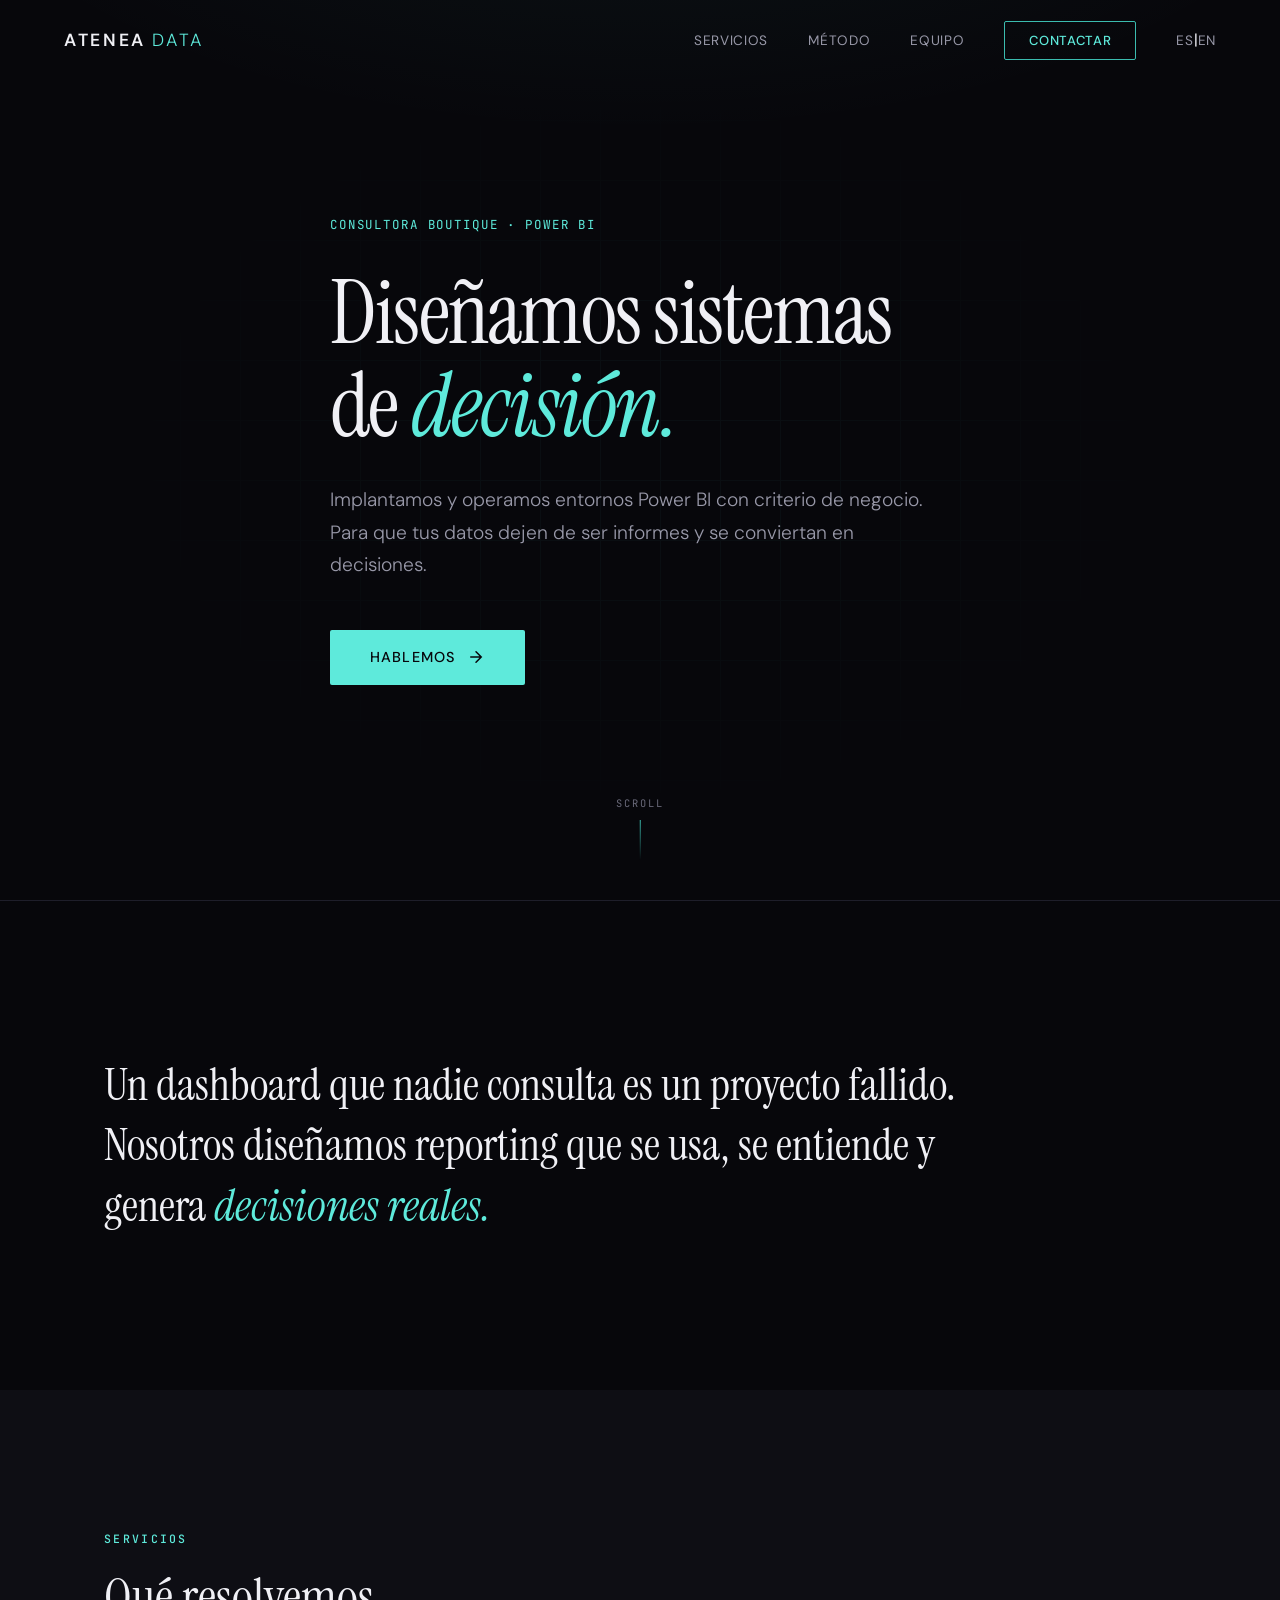
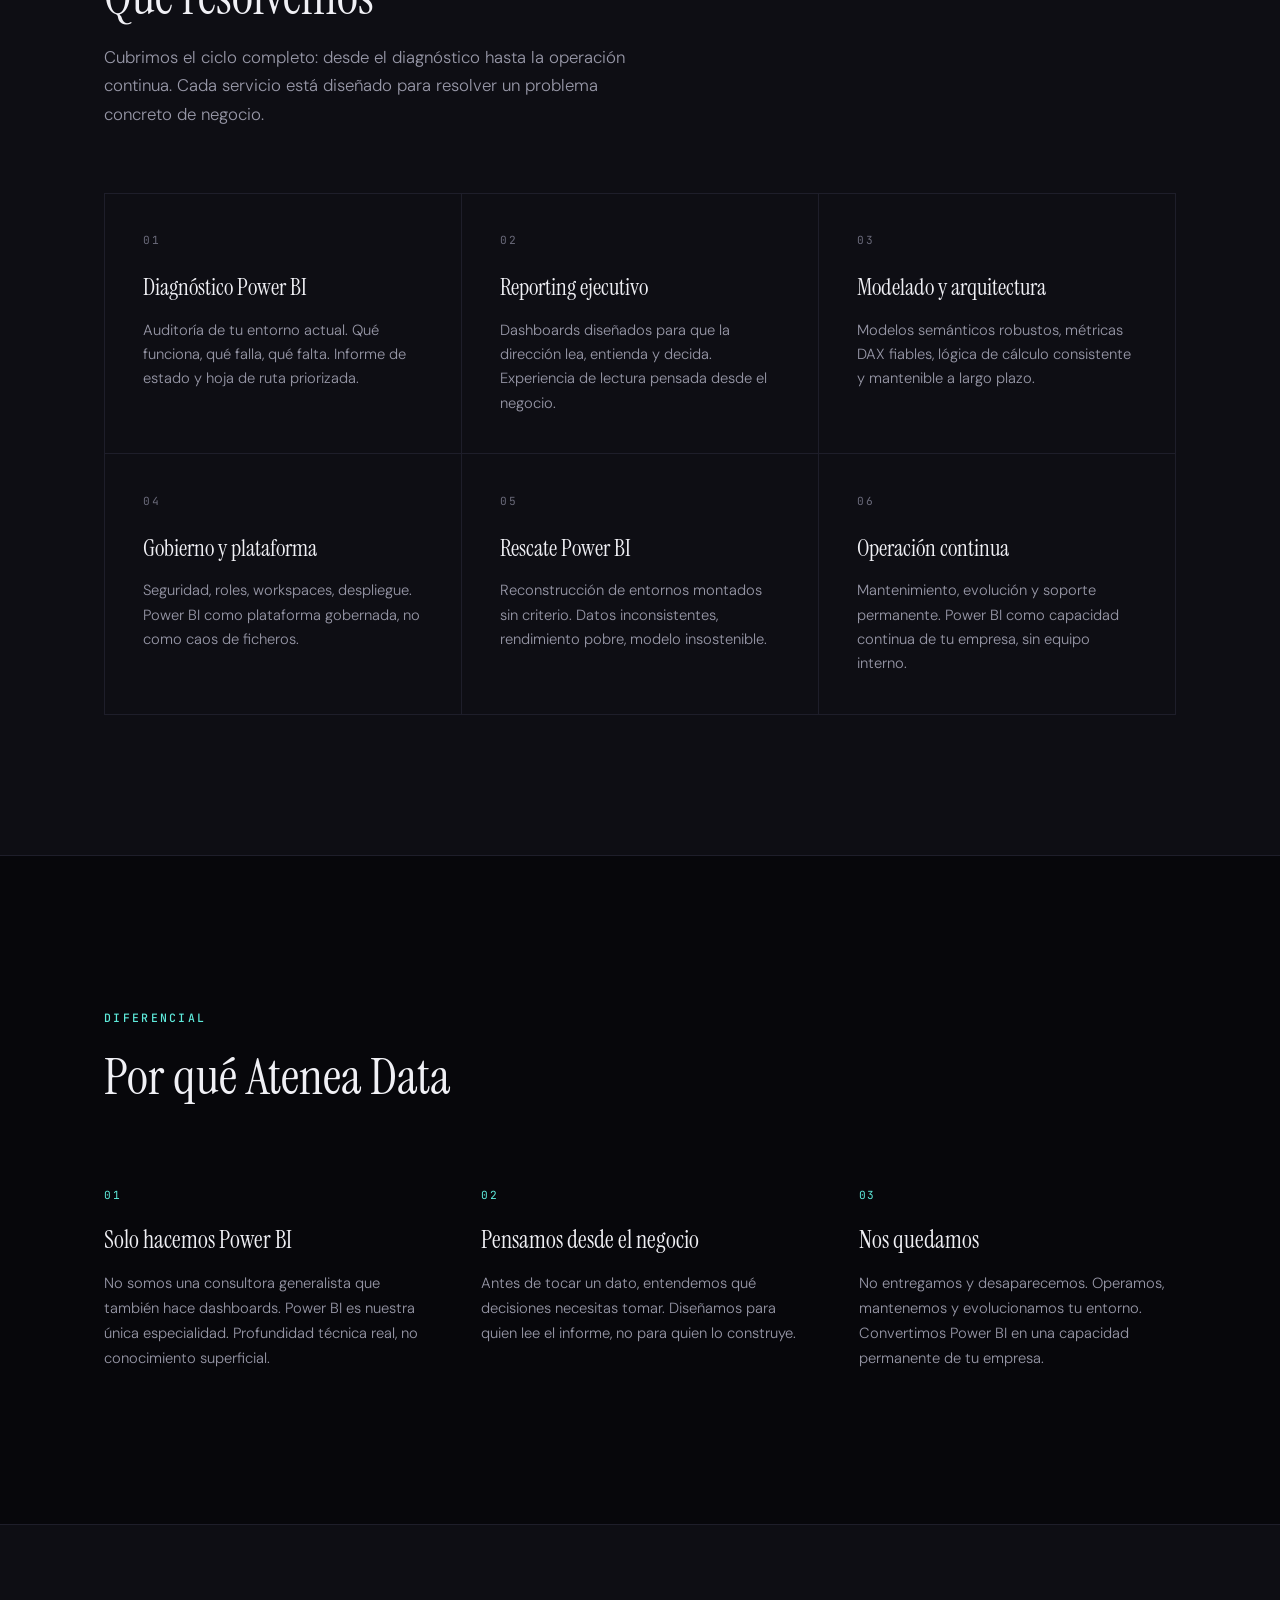
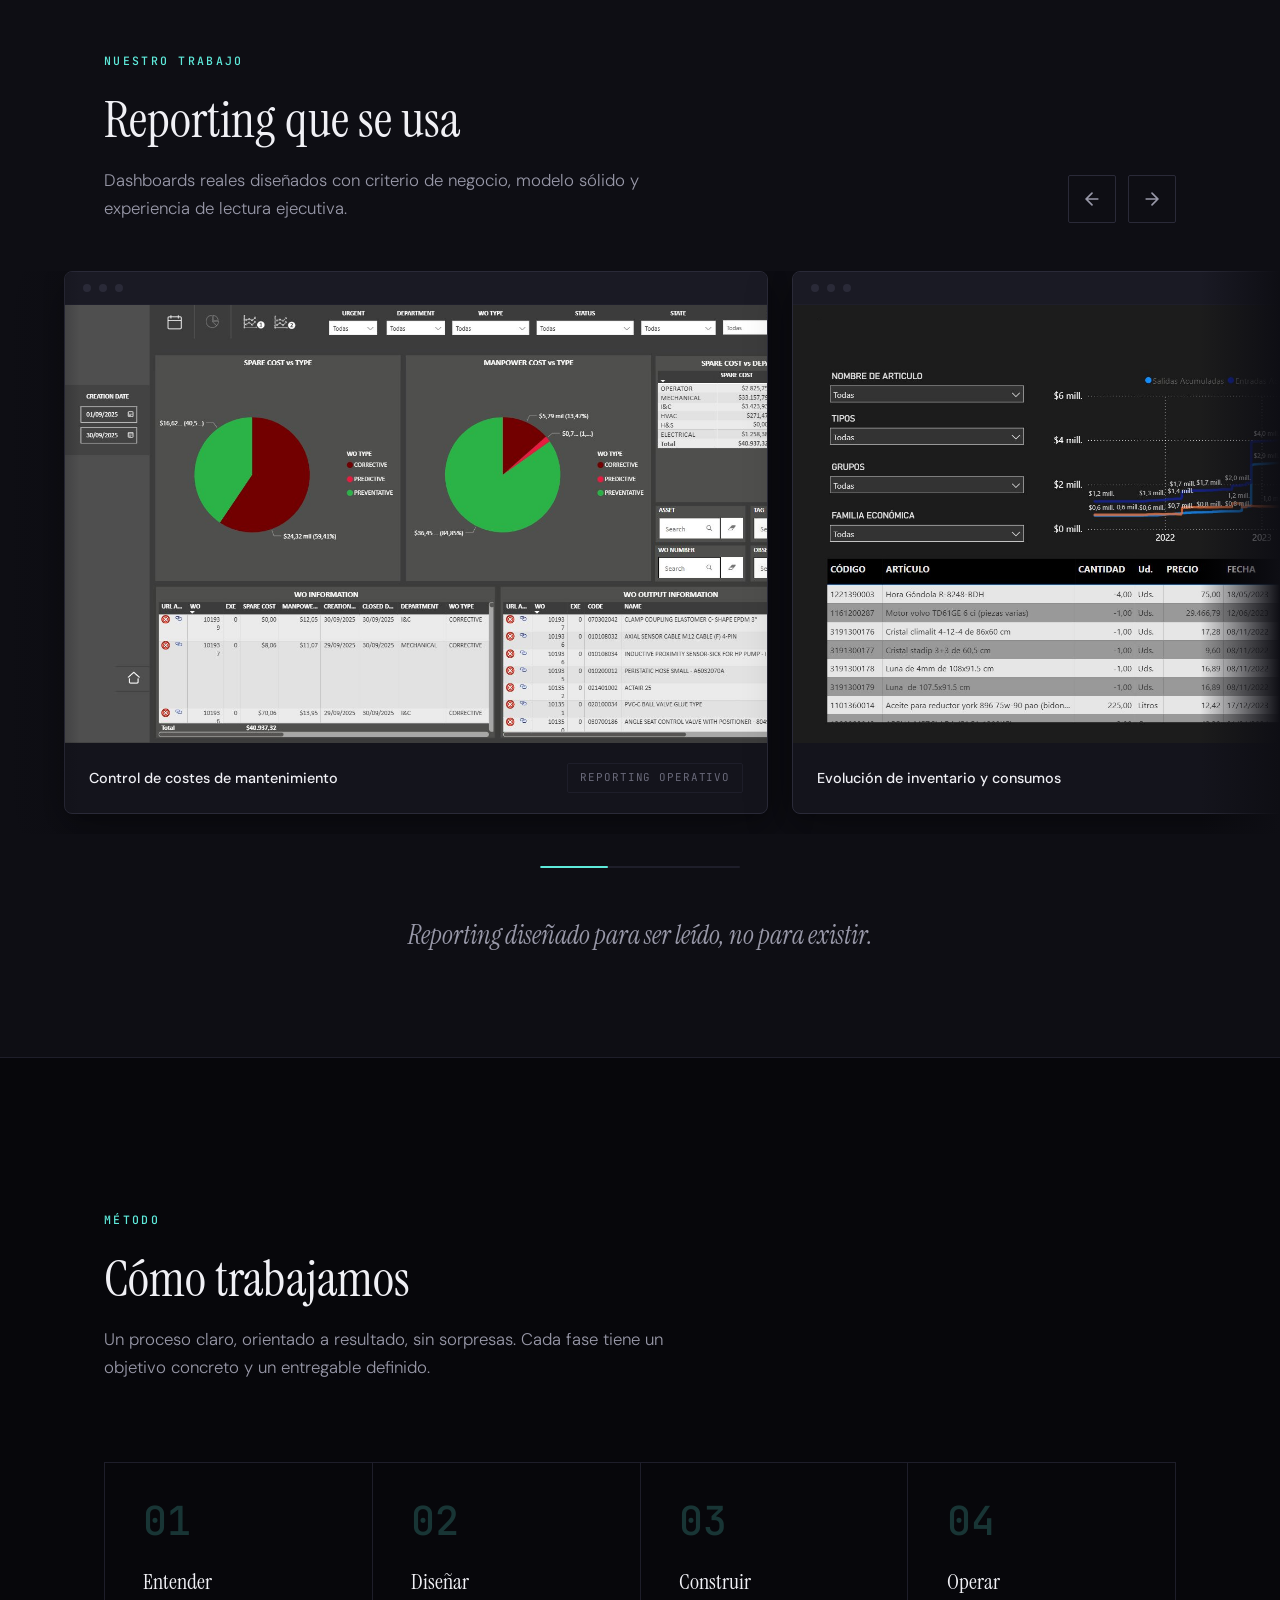
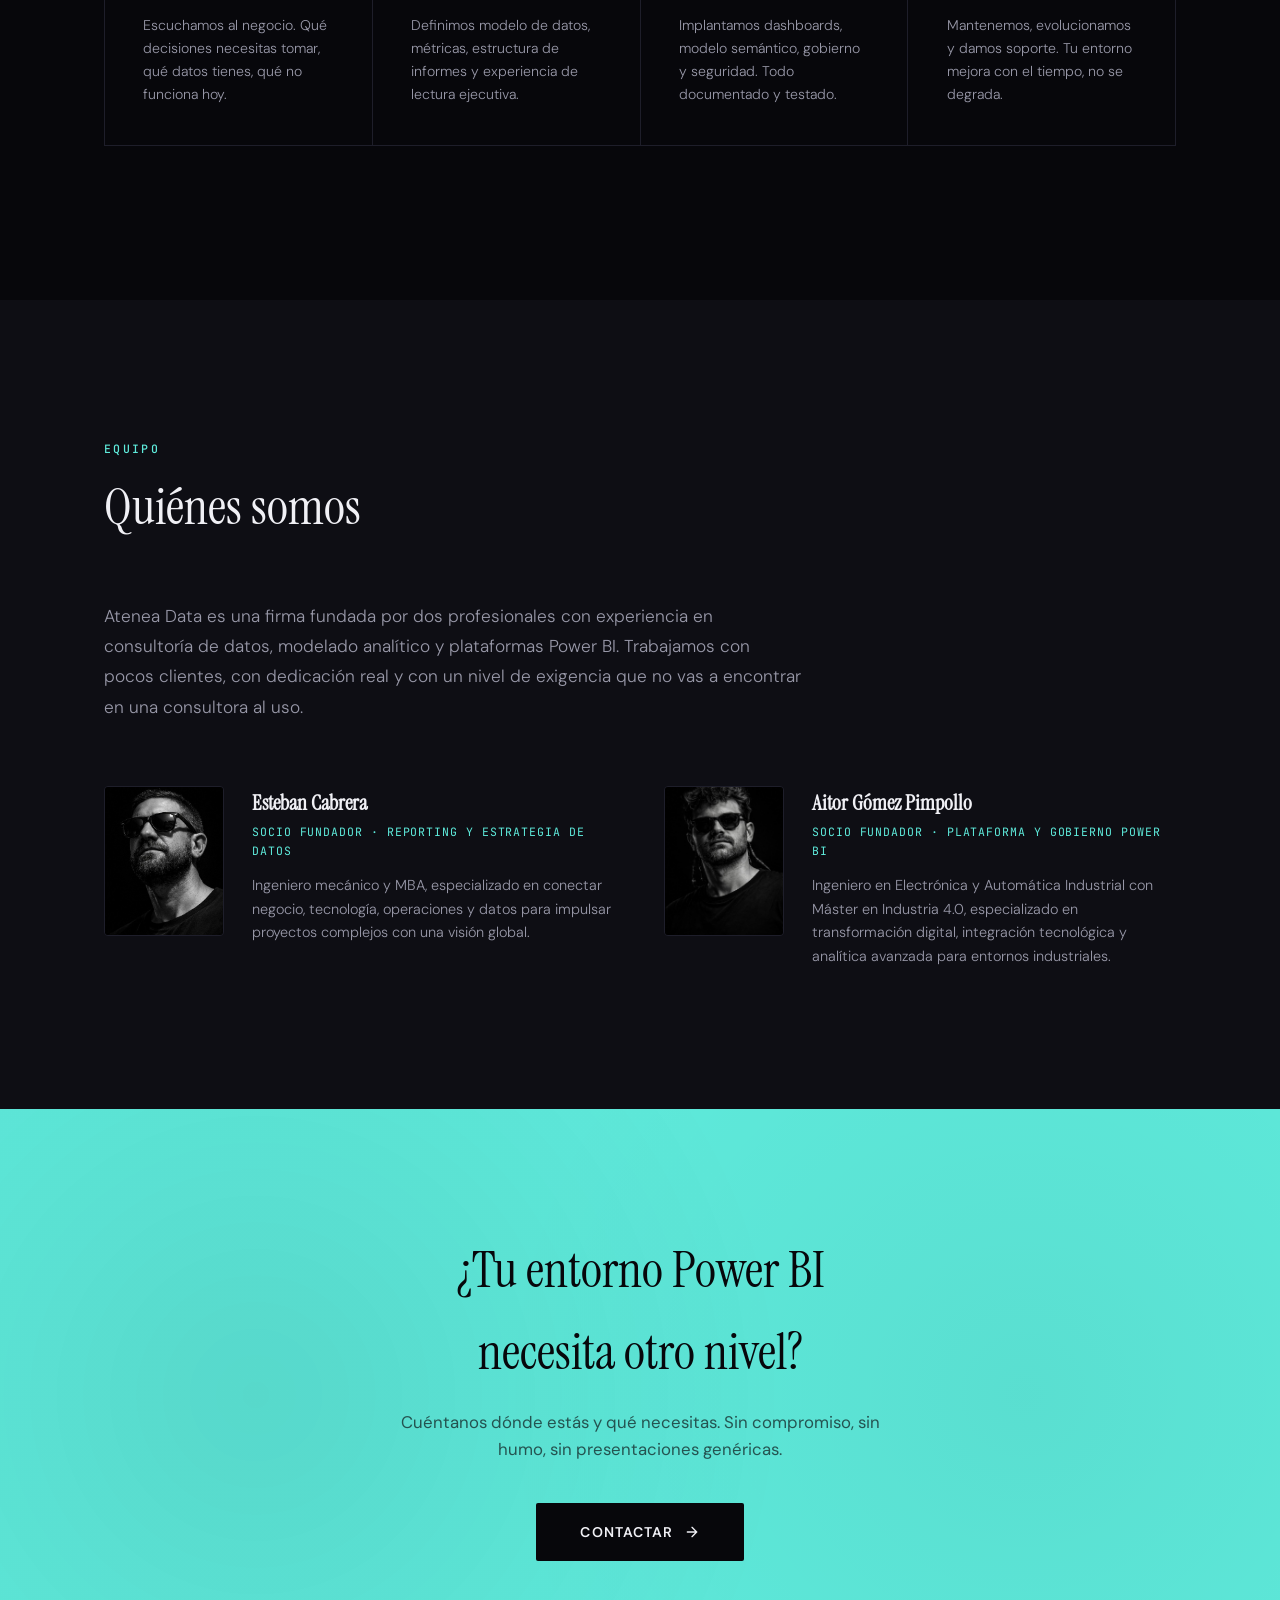
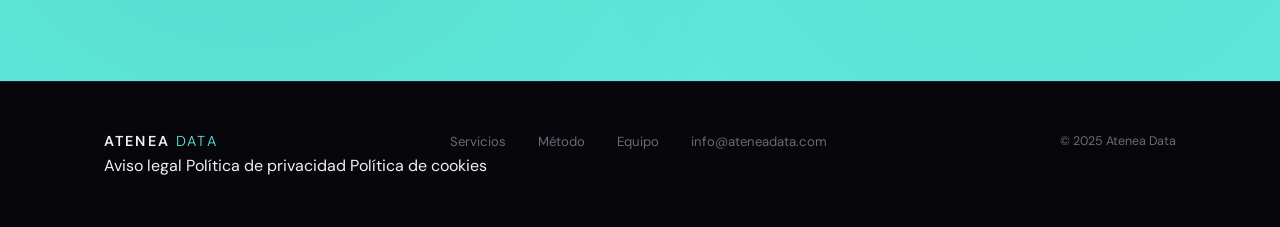
==== commit 827bc737: "Update index.html" ====
--- a/index.html
+++ b/index.html
@@ -1,263 +1,1525 @@
 <!DOCTYPE html>
-<html lang="en">
+<html lang="es">
 <head>
     <meta charset="UTF-8">
     <meta name="viewport" content="width=device-width, initial-scale=1.0">
-    <title>Atenea Data — Decision Systems on Power BI</title>
-    <meta name="description" content="Boutique consultancy specializing in Power BI. Design, implementation and operation of executive reporting and decision systems.">
+    <title>Atenea Data — Sistemas de decisión sobre Power BI</title>
+    <meta name="description" content="Consultora boutique especializada en Power BI. Diseño, implantación y operación de sistemas de reporting y decisión ejecutiva.">
     <link rel="preconnect" href="https://fonts.googleapis.com">
     <link rel="preconnect" href="https://fonts.gstatic.com" crossorigin>
     <link href="https://fonts.googleapis.com/css2?family=DM+Sans:ital,opsz,wght@0,9..40,300;0,9..40,400;0,9..40,500;0,9..40,600;1,9..40,300&family=Instrument+Serif:ital@0;1&family=JetBrains+Mono:wght@400;500&display=swap" rel="stylesheet">
-    <link rel="stylesheet" href="../styles.css">
     <style>
-        /* All page-specific styles from the Spanish index, copied here */
-        .hero { min-height: 100vh; display: flex; align-items: center; position: relative; overflow: hidden; background: var(--black-deep); }
-        .hero::before { content: ''; position: absolute; inset: 0; background: radial-gradient(ellipse 80% 50% at 50% -20%, rgba(94, 234, 219, 0.06) 0%, transparent 70%); pointer-events: none; }
-        .hero__grid { position: absolute; inset: 0; opacity: 0.03; background-image: linear-gradient(var(--accent) 1px, transparent 1px), linear-gradient(90deg, var(--accent) 1px, transparent 1px); background-size: 60px 60px; mask-image: radial-gradient(ellipse 60% 60% at 50% 50%, black 20%, transparent 70%); -webkit-mask-image: radial-gradient(ellipse 60% 60% at 50% 50%, black 20%, transparent 70%); }
-        .hero__content { position: relative; z-index: 2; max-width: 900px; }
-        .hero__tag { font-family: var(--font-mono); font-size: 0.78rem; font-weight: 400; letter-spacing: 0.15em; text-transform: uppercase; color: var(--accent); margin-bottom: 32px; opacity: 0; transform: translateY(20px); animation: fadeUp 0.8s var(--ease-out-expo) 0.3s forwards; }
-        .hero__title { font-family: var(--font-display); font-size: clamp(3rem, 7vw, 5.5rem); font-weight: 400; line-height: 1.05; letter-spacing: -0.02em; color: var(--text-primary); margin-bottom: 32px; opacity: 0; transform: translateY(30px); animation: fadeUp 1s var(--ease-out-expo) 0.5s forwards; }
-        .hero__title em { font-style: italic; color: var(--accent); }
-        .hero__subtitle { font-size: clamp(1.05rem, 1.5vw, 1.2rem); font-weight: 300; line-height: 1.7; color: var(--text-secondary); max-width: 620px; margin-bottom: 48px; opacity: 0; transform: translateY(30px); animation: fadeUp 1s var(--ease-out-expo) 0.7s forwards; }
-        .hero__cta { display: inline-flex; align-items: center; gap: 12px; font-size: 0.9rem; font-weight: 500; letter-spacing: 0.08em; text-transform: uppercase; color: var(--black-deep); background: var(--accent); padding: 16px 40px; border-radius: 2px; transition: all 0.4s var(--ease-out-expo); opacity: 0; transform: translateY(30px); animation: fadeUp 1s var(--ease-out-expo) 0.9s forwards; }
-        .hero__cta:hover { background: var(--text-primary); transform: translateY(-2px); box-shadow: 0 10px 40px rgba(94, 234, 219, 0.15); }
-        .hero__cta svg { transition: transform 0.3s ease; }
-        .hero__cta:hover svg { transform: translateX(4px); }
-        .hero__scroll { position: absolute; bottom: 40px; left: 50%; transform: translateX(-50%); display: flex; flex-direction: column; align-items: center; gap: 8px; opacity: 0; animation: fadeIn 1s var(--ease-out-expo) 1.5s forwards; }
-        .hero__scroll span { font-family: var(--font-mono); font-size: 0.65rem; letter-spacing: 0.2em; text-transform: uppercase; color: var(--text-tertiary); }
-        .hero__scroll-line { width: 1px; height: 40px; background: linear-gradient(to bottom, var(--accent-dim), transparent); animation: scrollPulse 2s ease-in-out infinite; }
-        .statement { padding: clamp(80px, 12vw, 160px) 0; border-top: 1px solid var(--border-subtle); }
-        .statement__text { font-family: var(--font-display); font-size: clamp(1.6rem, 3.5vw, 2.8rem); font-weight: 400; line-height: 1.35; color: var(--text-primary); max-width: 900px; }
-        .statement__text em { font-style: italic; color: var(--accent); }
-        .services { padding: clamp(80px, 12vw, 140px) 0; background: var(--black-surface); }
-        .services__grid { display: grid; grid-template-columns: repeat(3, 1fr); gap: 1px; background: var(--border-subtle); border: 1px solid var(--border-subtle); }
-        .service-card { background: var(--black-surface); padding: clamp(32px, 3vw, 48px); transition: all 0.5s var(--ease-out-expo); position: relative; }
-        .service-card::after { content: ''; position: absolute; bottom: 0; left: 0; right: 0; height: 2px; background: var(--accent); transform: scaleX(0); transform-origin: left; transition: transform 0.5s var(--ease-out-expo); }
-        .service-card:hover { background: var(--black-card); }
-        .service-card:hover::after { transform: scaleX(1); }
-        .service-card__number { font-family: var(--font-mono); font-size: 0.7rem; color: var(--text-tertiary); letter-spacing: 0.1em; margin-bottom: 24px; }
-        .service-card__title { font-family: var(--font-display); font-size: 1.45rem; font-weight: 400; margin-bottom: 16px; line-height: 1.2; }
-        .service-card__desc { font-size: 0.92rem; font-weight: 300; color: var(--text-secondary); line-height: 1.65; }
-        .diff { padding: clamp(80px, 12vw, 160px) 0; border-top: 1px solid var(--border-subtle); }
-        .diff__header { margin-bottom: 80px; }
-        .diff__grid { display: grid; grid-template-columns: repeat(3, 1fr); gap: 60px; }
-        .diff-item__number { font-family: var(--font-mono); font-size: 0.7rem; color: var(--accent); letter-spacing: 0.15em; margin-bottom: 20px; }
-        .diff-item__title { font-family: var(--font-display); font-size: 1.5rem; font-weight: 400; margin-bottom: 16px; line-height: 1.25; }
-        .diff-item__text { font-size: 0.92rem; font-weight: 300; color: var(--text-secondary); line-height: 1.7; }
-        .gallery { padding: clamp(80px, 10vw, 140px) 0 clamp(60px, 8vw, 100px); background: var(--black-surface); overflow: hidden; position: relative; }
-        .gallery::before { content: ''; position: absolute; top: 0; left: 0; right: 0; height: 1px; background: var(--border-subtle); }
-        .gallery__header { display: flex; align-items: flex-end; justify-content: space-between; margin-bottom: 48px; }
-        .gallery__nav { display: flex; gap: 12px; flex-shrink: 0; }
-        .gallery__btn { width: 48px; height: 48px; border: 1px solid var(--border-medium); border-radius: 2px; background: transparent; color: var(--text-secondary); cursor: pointer; display: flex; align-items: center; justify-content: center; transition: all 0.3s ease; }
-        .gallery__btn:hover { border-color: var(--accent); color: var(--accent); background: var(--accent-glow); }
-        .gallery__btn svg { width: 20px; height: 20px; }
-        .gallery__track-wrapper { position: relative; }
-        .gallery__track-wrapper::before, .gallery__track-wrapper::after { content: ''; position: absolute; top: 0; bottom: 0; width: 80px; z-index: 2; pointer-events: none; }
-        .gallery__track-wrapper::before { left: 0; background: linear-gradient(to right, var(--black-surface), transparent); }
-        .gallery__track-wrapper::after { right: 0; background: linear-gradient(to left, var(--black-surface), transparent); }
-        .gallery__track { display: flex; gap: 24px; overflow-x: auto; scroll-behavior: smooth; scrollbar-width: none; -ms-overflow-style: none; padding: 0 clamp(24px, 5vw, 80px) 20px; cursor: grab; }
+        /* ============================================
+           ATENEA DATA — Design System
+           ============================================ */
+        :root {
+            --black-deep: #07070B;
+            --black-surface: #0E0E14;
+            --black-card: #14141C;
+            --black-elevated: #1A1A24;
+            --border-subtle: #1E1E2A;
+            --border-medium: #2A2A38;
+            --text-primary: #F0F0F5;
+            --text-secondary: #9898A8;
+            --text-tertiary: #6A6A7A;
+            --accent: #5EEADB;
+            --accent-dim: #3BBCAF;
+            --accent-glow: rgba(94, 234, 219, 0.08);
+            --accent-glow-strong: rgba(94, 234, 219, 0.15);
+            --blue-accent: #7B8FCC;
+            --gradient-hero: radial-gradient(ellipse 80% 50% at 50% -20%, rgba(94, 234, 219, 0.06) 0%, transparent 70%);
+            --font-display: 'Instrument Serif', Georgia, serif;
+            --font-body: 'DM Sans', -apple-system, sans-serif;
+            --font-mono: 'JetBrains Mono', monospace;
+            --ease-out-expo: cubic-bezier(0.16, 1, 0.3, 1);
+            --ease-out-quart: cubic-bezier(0.25, 1, 0.5, 1);
+        }
+
+        /* ============================================
+           Reset & Base
+           ============================================ */
+        *, *::before, *::after { margin: 0; padding: 0; box-sizing: border-box; }
+
+        html {
+            font-size: 16px;
+            scroll-behavior: smooth;
+            -webkit-font-smoothing: antialiased;
+            -moz-osx-font-smoothing: grayscale;
+        }
+
+        body {
+            font-family: var(--font-body);
+            background: var(--black-deep);
+            color: var(--text-primary);
+            line-height: 1.6;
+            overflow-x: hidden;
+        }
+
+        a { color: inherit; text-decoration: none; }
+        img { max-width: 100%; display: block; }
+
+        ::selection {
+            background: var(--accent);
+            color: var(--black-deep);
+        }
+
+        /* ============================================
+           Utility
+           ============================================ */
+        .container {
+            max-width: 1200px;
+            margin: 0 auto;
+            padding: 0 clamp(24px, 5vw, 80px);
+        }
+
+        .container--wide {
+            max-width: 1400px;
+            margin: 0 auto;
+            padding: 0 clamp(24px, 5vw, 80px);
+        }
+
+        /* ============================================
+           Navigation
+           ============================================ */
+        .nav {
+            position: fixed;
+            top: 0;
+            left: 0;
+            right: 0;
+            z-index: 1000;
+            padding: 0 clamp(24px, 5vw, 80px);
+            transition: all 0.5s var(--ease-out-expo);
+        }
+
+        .nav--scrolled {
+            background: rgba(7, 7, 11, 0.85);
+            backdrop-filter: blur(20px);
+            -webkit-backdrop-filter: blur(20px);
+            border-bottom: 1px solid var(--border-subtle);
+        }
+
+        .nav__inner {
+            max-width: 1400px;
+            margin: 0 auto;
+            display: flex;
+            align-items: center;
+            justify-content: space-between;
+            height: 80px;
+        }
+
+        .nav__logo {
+            font-family: var(--font-body);
+            font-weight: 600;
+            font-size: 1.1rem;
+            letter-spacing: 0.15em;
+            text-transform: uppercase;
+            color: var(--text-primary);
+        }
+
+        .nav__logo span {
+            font-weight: 300;
+            color: var(--accent);
+        }
+
+        .nav__links {
+            display: flex;
+            align-items: center;
+            gap: 40px;
+            list-style: none;
+        }
+
+        .nav__links a {
+            font-size: 0.85rem;
+            font-weight: 400;
+            letter-spacing: 0.05em;
+            color: var(--text-secondary);
+            transition: color 0.3s ease;
+            text-transform: uppercase;
+        }
+
+        .nav__links a:hover { color: var(--text-primary); }
+
+        .nav__cta {
+            font-size: 0.82rem !important;
+            font-weight: 500 !important;
+            color: var(--accent) !important;
+            padding: 10px 24px;
+            border: 1px solid var(--accent-dim);
+            border-radius: 2px;
+            transition: all 0.3s ease !important;
+        }
+
+        .nav__cta:hover {
+            background: var(--accent);
+            color: var(--black-deep) !important;
+        }
+
+        /* Mobile menu */
+        .nav__hamburger {
+            display: none;
+            flex-direction: column;
+            gap: 5px;
+            cursor: pointer;
+            padding: 8px;
+            background: none;
+            border: none;
+        }
+
+        .nav__hamburger span {
+            width: 24px;
+            height: 1.5px;
+            background: var(--text-primary);
+            transition: all 0.3s ease;
+        }
+
+        /* ============================================
+           Hero
+           ============================================ */
+        .hero {
+            min-height: 100vh;
+            display: flex;
+            align-items: center;
+            position: relative;
+            overflow: hidden;
+            background: var(--black-deep);
+        }
+
+        .hero::before {
+            content: '';
+            position: absolute;
+            inset: 0;
+            background: var(--gradient-hero);
+            pointer-events: none;
+        }
+
+        .hero__grid {
+            position: absolute;
+            inset: 0;
+            opacity: 0.03;
+            background-image:
+                linear-gradient(var(--accent) 1px, transparent 1px),
+                linear-gradient(90deg, var(--accent) 1px, transparent 1px);
+            background-size: 60px 60px;
+            mask-image: radial-gradient(ellipse 60% 60% at 50% 50%, black 20%, transparent 70%);
+            -webkit-mask-image: radial-gradient(ellipse 60% 60% at 50% 50%, black 20%, transparent 70%);
+        }
+
+        .hero__content {
+            position: relative;
+            z-index: 2;
+            max-width: 900px;
+        }
+
+        .hero__tag {
+            font-family: var(--font-mono);
+            font-size: 0.78rem;
+            font-weight: 400;
+            letter-spacing: 0.15em;
+            text-transform: uppercase;
+            color: var(--accent);
+            margin-bottom: 32px;
+            opacity: 0;
+            transform: translateY(20px);
+            animation: fadeUp 0.8s var(--ease-out-expo) 0.3s forwards;
+        }
+
+        .hero__title {
+            font-family: var(--font-display);
+            font-size: clamp(3rem, 7vw, 5.5rem);
+            font-weight: 400;
+            line-height: 1.05;
+            letter-spacing: -0.02em;
+            color: var(--text-primary);
+            margin-bottom: 32px;
+            opacity: 0;
+            transform: translateY(30px);
+            animation: fadeUp 1s var(--ease-out-expo) 0.5s forwards;
+        }
+
+        .hero__title em {
+            font-style: italic;
+            color: var(--accent);
+        }
+
+        .hero__subtitle {
+            font-size: clamp(1.05rem, 1.5vw, 1.2rem);
+            font-weight: 300;
+            line-height: 1.7;
+            color: var(--text-secondary);
+            max-width: 620px;
+            margin-bottom: 48px;
+            opacity: 0;
+            transform: translateY(30px);
+            animation: fadeUp 1s var(--ease-out-expo) 0.7s forwards;
+        }
+
+        .hero__cta {
+            display: inline-flex;
+            align-items: center;
+            gap: 12px;
+            font-size: 0.9rem;
+            font-weight: 500;
+            letter-spacing: 0.08em;
+            text-transform: uppercase;
+            color: var(--black-deep);
+            background: var(--accent);
+            padding: 16px 40px;
+            border-radius: 2px;
+            transition: all 0.4s var(--ease-out-expo);
+            opacity: 0;
+            transform: translateY(30px);
+            animation: fadeUp 1s var(--ease-out-expo) 0.9s forwards;
+        }
+
+        .hero__cta:hover {
+            background: var(--text-primary);
+            transform: translateY(-2px);
+            box-shadow: 0 10px 40px rgba(94, 234, 219, 0.15);
+        }
+
+        .hero__cta svg {
+            transition: transform 0.3s ease;
+        }
+
+        .hero__cta:hover svg {
+            transform: translateX(4px);
+        }
+
+        .hero__scroll {
+            position: absolute;
+            bottom: 40px;
+            left: 50%;
+            transform: translateX(-50%);
+            display: flex;
+            flex-direction: column;
+            align-items: center;
+            gap: 8px;
+            opacity: 0;
+            animation: fadeIn 1s var(--ease-out-expo) 1.5s forwards;
+        }
+
+        .hero__scroll span {
+            font-family: var(--font-mono);
+            font-size: 0.65rem;
+            letter-spacing: 0.2em;
+            text-transform: uppercase;
+            color: var(--text-tertiary);
+        }
+
+        .hero__scroll-line {
+            width: 1px;
+            height: 40px;
+            background: linear-gradient(to bottom, var(--accent-dim), transparent);
+            animation: scrollPulse 2s ease-in-out infinite;
+        }
+
+        /* ============================================
+           Statement
+           ============================================ */
+        .statement {
+            padding: clamp(80px, 12vw, 160px) 0;
+            border-top: 1px solid var(--border-subtle);
+        }
+
+        .statement__text {
+            font-family: var(--font-display);
+            font-size: clamp(1.6rem, 3.5vw, 2.8rem);
+            font-weight: 400;
+            line-height: 1.35;
+            color: var(--text-primary);
+            max-width: 900px;
+        }
+
+        .statement__text em {
+            font-style: italic;
+            color: var(--accent);
+        }
+
+        /* ============================================
+           Services
+           ============================================ */
+        .services {
+            padding: clamp(80px, 12vw, 140px) 0;
+            background: var(--black-surface);
+        }
+
+        .section-tag {
+            font-family: var(--font-mono);
+            font-size: 0.72rem;
+            font-weight: 500;
+            letter-spacing: 0.2em;
+            text-transform: uppercase;
+            color: var(--accent);
+            margin-bottom: 20px;
+        }
+
+        .section-title {
+            font-family: var(--font-display);
+            font-size: clamp(2rem, 4vw, 3.2rem);
+            font-weight: 400;
+            line-height: 1.15;
+            margin-bottom: 16px;
+        }
+
+        .section-subtitle {
+            font-size: 1.05rem;
+            font-weight: 300;
+            color: var(--text-secondary);
+            max-width: 560px;
+            line-height: 1.7;
+            margin-bottom: 64px;
+        }
+
+        .services__grid {
+            display: grid;
+            grid-template-columns: repeat(3, 1fr);
+            gap: 1px;
+            background: var(--border-subtle);
+            border: 1px solid var(--border-subtle);
+        }
+
+        .service-card {
+            background: var(--black-surface);
+            padding: clamp(32px, 3vw, 48px);
+            transition: all 0.5s var(--ease-out-expo);
+            position: relative;
+        }
+
+        .service-card::after {
+            content: '';
+            position: absolute;
+            bottom: 0;
+            left: 0;
+            right: 0;
+            height: 2px;
+            background: var(--accent);
+            transform: scaleX(0);
+            transform-origin: left;
+            transition: transform 0.5s var(--ease-out-expo);
+        }
+
+        .service-card:hover {
+            background: var(--black-card);
+        }
+
+        .service-card:hover::after {
+            transform: scaleX(1);
+        }
+
+        .service-card__number {
+            font-family: var(--font-mono);
+            font-size: 0.7rem;
+            color: var(--text-tertiary);
+            letter-spacing: 0.1em;
+            margin-bottom: 24px;
+        }
+
+        .service-card__title {
+            font-family: var(--font-display);
+            font-size: 1.45rem;
+            font-weight: 400;
+            margin-bottom: 16px;
+            line-height: 1.2;
+        }
+
+        .service-card__desc {
+            font-size: 0.92rem;
+            font-weight: 300;
+            color: var(--text-secondary);
+            line-height: 1.65;
+        }
+
+        /* ============================================
+           Differentiators
+           ============================================ */
+        .diff {
+            padding: clamp(80px, 12vw, 160px) 0;
+            border-top: 1px solid var(--border-subtle);
+        }
+
+        .diff__header {
+            margin-bottom: 80px;
+        }
+
+        .diff__grid {
+            display: grid;
+            grid-template-columns: repeat(3, 1fr);
+            gap: 60px;
+        }
+
+        .diff-item__number {
+            font-family: var(--font-mono);
+            font-size: 0.7rem;
+            color: var(--accent);
+            letter-spacing: 0.15em;
+            margin-bottom: 20px;
+        }
+
+        .diff-item__title {
+            font-family: var(--font-display);
+            font-size: 1.5rem;
+            font-weight: 400;
+            margin-bottom: 16px;
+            line-height: 1.25;
+        }
+
+        .diff-item__text {
+            font-size: 0.92rem;
+            font-weight: 300;
+            color: var(--text-secondary);
+            line-height: 1.7;
+        }
+
+        /* ============================================
+           Work Gallery — Horizontal Scroll
+           ============================================ */
+        .gallery {
+            padding: clamp(80px, 10vw, 140px) 0 clamp(60px, 8vw, 100px);
+            background: var(--black-surface);
+            overflow: hidden;
+            position: relative;
+        }
+
+        .gallery::before {
+            content: '';
+            position: absolute;
+            top: 0;
+            left: 0;
+            right: 0;
+            height: 1px;
+            background: var(--border-subtle);
+        }
+
+        .gallery__header {
+            display: flex;
+            align-items: flex-end;
+            justify-content: space-between;
+            margin-bottom: 48px;
+        }
+
+        .gallery__nav {
+            display: flex;
+            gap: 12px;
+            flex-shrink: 0;
+        }
+
+        .gallery__btn {
+            width: 48px;
+            height: 48px;
+            border: 1px solid var(--border-medium);
+            border-radius: 2px;
+            background: transparent;
+            color: var(--text-secondary);
+            cursor: pointer;
+            display: flex;
+            align-items: center;
+            justify-content: center;
+            transition: all 0.3s ease;
+        }
+
+        .gallery__btn:hover {
+            border-color: var(--accent);
+            color: var(--accent);
+            background: var(--accent-glow);
+        }
+
+        .gallery__btn svg {
+            width: 20px;
+            height: 20px;
+        }
+
+        .gallery__track-wrapper {
+            position: relative;
+        }
+
+        .gallery__track-wrapper::before,
+        .gallery__track-wrapper::after {
+            content: '';
+            position: absolute;
+            top: 0;
+            bottom: 0;
+            width: 80px;
+            z-index: 2;
+            pointer-events: none;
+        }
+
+        .gallery__track-wrapper::before {
+            left: 0;
+            background: linear-gradient(to right, var(--black-surface), transparent);
+        }
+
+        .gallery__track-wrapper::after {
+            right: 0;
+            background: linear-gradient(to left, var(--black-surface), transparent);
+        }
+
+        .gallery__track {
+            display: flex;
+            gap: 24px;
+            overflow-x: auto;
+            scroll-behavior: smooth;
+            scrollbar-width: none;
+            -ms-overflow-style: none;
+            padding: 0 clamp(24px, 5vw, 80px) 20px;
+            cursor: grab;
+        }
+
         .gallery__track:active { cursor: grabbing; }
         .gallery__track::-webkit-scrollbar { display: none; }
-        .gallery__item { flex: 0 0 auto; width: clamp(500px, 55vw, 800px); position: relative; border-radius: 8px; overflow: hidden; border: 1px solid var(--border-medium); background: var(--black-card); transition: all 0.5s var(--ease-out-expo); box-shadow: 0 4px 20px rgba(0,0,0,0.25), 0 12px 48px rgba(0,0,0,0.3); }
-        .gallery__item:hover { box-shadow: 0 8px 32px rgba(0,0,0,0.35), 0 20px 60px rgba(0,0,0,0.4), 0 0 80px rgba(94, 234, 219, 0.04); transform: translateY(-4px); }
-        .gallery__item-bar { display: flex; align-items: center; gap: 8px; padding: 12px 18px; background: var(--black-elevated); border-bottom: 1px solid var(--border-subtle); }
-        .gallery__item-dot { width: 8px; height: 8px; border-radius: 50%; background: var(--border-medium); }
-        .gallery__item-img { width: 100%; aspect-ratio: 16 / 10; object-fit: cover; object-position: top left; display: block; }
-        .gallery__item-info { padding: 20px 24px; display: flex; align-items: center; justify-content: space-between; }
-        .gallery__item-title { font-size: 0.9rem; font-weight: 500; color: var(--text-primary); }
-        .gallery__item-type { font-family: var(--font-mono); font-size: 0.68rem; letter-spacing: 0.08em; text-transform: uppercase; color: var(--text-tertiary); padding: 5px 12px; border: 1px solid var(--border-subtle); border-radius: 2px; }
-        .gallery__caption { text-align: center; margin-top: 48px; }
-        .gallery__caption p { font-family: var(--font-display); font-size: clamp(1.2rem, 2vw, 1.6rem); font-style: italic; color: var(--text-secondary); }
-        .gallery__progress { margin-top: 32px; display: flex; justify-content: center; }
-        .gallery__progress-bar { width: 200px; height: 2px; background: var(--border-subtle); border-radius: 1px; position: relative; overflow: hidden; }
-        .gallery__progress-fill { position: absolute; top: 0; left: 0; height: 100%; background: var(--accent); border-radius: 1px; width: 30%; transition: left 0.3s ease, width 0.3s ease; }
-        .method { padding: clamp(80px, 12vw, 160px) 0; border-top: 1px solid var(--border-subtle); }
-        .method__header { margin-bottom: 80px; }
-        .method__steps { display: grid; grid-template-columns: repeat(4, 1fr); gap: 1px; background: var(--border-subtle); border: 1px solid var(--border-subtle); }
-        .method-step { background: var(--black-deep); padding: clamp(28px, 3vw, 44px); position: relative; }
-        .method-step__number { font-family: var(--font-mono); font-size: 2.5rem; font-weight: 500; color: var(--accent); opacity: 0.2; margin-bottom: 24px; line-height: 1; }
-        .method-step__title { font-family: var(--font-display); font-size: 1.35rem; font-weight: 400; margin-bottom: 14px; }
-        .method-step__text { font-size: 0.88rem; font-weight: 300; color: var(--text-secondary); line-height: 1.65; }
-        .team { padding: clamp(80px, 12vw, 140px) 0; background: var(--black-surface); }
-        .team__header { margin-bottom: 64px; }
-        .team__intro { font-size: 1.08rem; font-weight: 300; color: var(--text-secondary); line-height: 1.75; max-width: 700px; margin-bottom: 64px; }
-        .team__grid { display: grid; grid-template-columns: repeat(2, 1fr); gap: 48px; }
-        .team-member { display: flex; gap: 28px; align-items: flex-start; }
-        .team-member__photo { width: 120px; height: 150px; border-radius: 4px; background: var(--black-elevated); border: 1px solid var(--border-subtle); flex-shrink: 0; overflow: hidden; }
-        .team-member__name { font-family: var(--font-display); font-size: 1.3rem; margin-bottom: 4px; }
-        .team-member__role { font-family: var(--font-mono); font-size: 0.72rem; color: var(--accent); letter-spacing: 0.08em; text-transform: uppercase; margin-bottom: 14px; }
-        .team-member__bio { font-size: 0.9rem; font-weight: 300; color: var(--text-secondary); line-height: 1.65; }
-        .cta-section { padding: clamp(80px, 10vw, 120px) 0; background: var(--accent); position: relative; overflow: hidden; }
-        .cta-section::before { content: ''; position: absolute; inset: 0; background: radial-gradient(circle at 20% 50%, rgba(7,7,11,0.08) 0%, transparent 50%), radial-gradient(circle at 80% 50%, rgba(7,7,11,0.05) 0%, transparent 50%); }
-        .cta-section .container { position: relative; z-index: 2; text-align: center; }
-        .cta-section__title { font-family: var(--font-display); font-size: clamp(2rem, 4vw, 3.2rem); font-weight: 400; color: var(--black-deep); margin-bottom: 16px; }
-        .cta-section__subtitle { font-size: 1.05rem; font-weight: 400; color: rgba(7, 7, 11, 0.65); max-width: 500px; margin: 0 auto 40px; line-height: 1.6; }
-        .cta-section__btn { display: inline-flex; align-items: center; gap: 10px; font-size: 0.88rem; font-weight: 600; letter-spacing: 0.08em; text-transform: uppercase; color: var(--text-primary); background: var(--black-deep); padding: 18px 44px; border-radius: 2px; transition: all 0.4s var(--ease-out-expo); }
-        .cta-section__btn:hover { transform: translateY(-2px); box-shadow: 0 10px 40px rgba(0,0,0,0.3); }
-        .reveal-stagger > * { opacity: 0; transform: translateY(30px); transition: all 0.7s var(--ease-out-expo); }
+
+        .gallery__item {
+            flex: 0 0 auto;
+            width: clamp(500px, 55vw, 800px);
+            position: relative;
+            border-radius: 8px;
+            overflow: hidden;
+            border: 1px solid var(--border-medium);
+            background: var(--black-card);
+            transition: all 0.5s var(--ease-out-expo);
+            box-shadow:
+                0 4px 20px rgba(0,0,0,0.25),
+                0 12px 48px rgba(0,0,0,0.3);
+        }
+
+        .gallery__item:hover {
+            border-color: var(--border-medium);
+            box-shadow:
+                0 8px 32px rgba(0,0,0,0.35),
+                0 20px 60px rgba(0,0,0,0.4),
+                0 0 80px rgba(94, 234, 219, 0.04);
+            transform: translateY(-4px);
+        }
+
+        .gallery__item-bar {
+            display: flex;
+            align-items: center;
+            gap: 8px;
+            padding: 12px 18px;
+            background: var(--black-elevated);
+            border-bottom: 1px solid var(--border-subtle);
+        }
+
+        .gallery__item-dot {
+            width: 8px;
+            height: 8px;
+            border-radius: 50%;
+            background: var(--border-medium);
+        }
+
+        .gallery__item-img {
+            width: 100%;
+            aspect-ratio: 16 / 10;
+            object-fit: cover;
+            object-position: top left;
+            display: block;
+        }
+
+        .gallery__item-placeholder {
+            width: 100%;
+            aspect-ratio: 16 / 10;
+            background:
+                linear-gradient(135deg, var(--black-card) 0%, var(--black-elevated) 100%);
+            display: flex;
+            flex-direction: column;
+            align-items: center;
+            justify-content: center;
+            gap: 16px;
+            position: relative;
+            overflow: hidden;
+        }
+
+        .gallery__item-placeholder::before {
+            content: '';
+            position: absolute;
+            inset: 0;
+            opacity: 0.03;
+            background-image:
+                linear-gradient(var(--accent) 1px, transparent 1px),
+                linear-gradient(90deg, var(--accent) 1px, transparent 1px);
+            background-size: 40px 40px;
+        }
+
+        .gallery__item-placeholder-icon {
+            width: 48px;
+            height: 48px;
+            border: 1px solid var(--border-medium);
+            border-radius: 8px;
+            display: flex;
+            align-items: center;
+            justify-content: center;
+        }
+
+        .gallery__item-placeholder-icon svg {
+            width: 22px;
+            height: 22px;
+            color: var(--text-tertiary);
+        }
+
+        .gallery__item-placeholder-text {
+            font-family: var(--font-mono);
+            font-size: 0.7rem;
+            letter-spacing: 0.1em;
+            text-transform: uppercase;
+            color: var(--text-tertiary);
+        }
+
+        .gallery__item-info {
+            padding: 20px 24px;
+            display: flex;
+            align-items: center;
+            justify-content: space-between;
+        }
+
+        .gallery__item-title {
+            font-size: 0.9rem;
+            font-weight: 500;
+            color: var(--text-primary);
+        }
+
+        .gallery__item-type {
+            font-family: var(--font-mono);
+            font-size: 0.68rem;
+            letter-spacing: 0.08em;
+            text-transform: uppercase;
+            color: var(--text-tertiary);
+            padding: 5px 12px;
+            border: 1px solid var(--border-subtle);
+            border-radius: 2px;
+        }
+
+        .gallery__caption {
+            text-align: center;
+            margin-top: 48px;
+        }
+
+        .gallery__caption p {
+            font-family: var(--font-display);
+            font-size: clamp(1.2rem, 2vw, 1.6rem);
+            font-style: italic;
+            color: var(--text-secondary);
+        }
+
+        .gallery__progress {
+            margin-top: 32px;
+            display: flex;
+            justify-content: center;
+        }
+
+        .gallery__progress-bar {
+            width: 200px;
+            height: 2px;
+            background: var(--border-subtle);
+            border-radius: 1px;
+            position: relative;
+            overflow: hidden;
+        }
+
+        .gallery__progress-fill {
+            position: absolute;
+            top: 0;
+            left: 0;
+            height: 100%;
+            background: var(--accent);
+            border-radius: 1px;
+            width: 30%;
+            transition: left 0.3s ease, width 0.3s ease;
+        }
+
+        @media (max-width: 768px) {
+            .gallery__item { width: clamp(320px, 85vw, 500px); }
+            .gallery__header { flex-direction: column; align-items: flex-start; gap: 24px; }
+            .gallery__track-wrapper::before,
+            .gallery__track-wrapper::after { width: 40px; }
+        }
+
+        /* ============================================
+           Method
+           ============================================ */
+        .method {
+            padding: clamp(80px, 12vw, 160px) 0;
+            border-top: 1px solid var(--border-subtle);
+        }
+
+        .method__header {
+            margin-bottom: 80px;
+        }
+
+        .method__steps {
+            display: grid;
+            grid-template-columns: repeat(4, 1fr);
+            gap: 1px;
+            background: var(--border-subtle);
+            border: 1px solid var(--border-subtle);
+        }
+
+        .method-step {
+            background: var(--black-deep);
+            padding: clamp(28px, 3vw, 44px);
+            position: relative;
+        }
+
+        .method-step__number {
+            font-family: var(--font-mono);
+            font-size: 2.5rem;
+            font-weight: 500;
+            color: var(--accent);
+            opacity: 0.2;
+            margin-bottom: 24px;
+            line-height: 1;
+        }
+
+        .method-step__title {
+            font-family: var(--font-display);
+            font-size: 1.35rem;
+            font-weight: 400;
+            margin-bottom: 14px;
+        }
+
+        .method-step__text {
+            font-size: 0.88rem;
+            font-weight: 300;
+            color: var(--text-secondary);
+            line-height: 1.65;
+        }
+
+        /* ============================================
+           Team
+           ============================================ */
+        .team {
+            padding: clamp(80px, 12vw, 140px) 0;
+            background: var(--black-surface);
+        }
+
+        .team__header {
+            margin-bottom: 64px;
+        }
+
+        .team__intro {
+            font-size: 1.08rem;
+            font-weight: 300;
+            color: var(--text-secondary);
+            line-height: 1.75;
+            max-width: 700px;
+            margin-bottom: 64px;
+        }
+
+        .team__grid {
+            display: grid;
+            grid-template-columns: repeat(2, 1fr);
+            gap: 48px;
+        }
+
+        .team-member {
+            display: flex;
+            gap: 28px;
+            align-items: flex-start;
+        }
+
+        .team-member__photo {
+            width: 120px;
+            height: 150px;
+            border-radius: 4px;
+            background: var(--black-elevated);
+            border: 1px solid var(--border-subtle);
+            flex-shrink: 0;
+            display: flex;
+            align-items: center;
+            justify-content: center;
+            overflow: hidden;
+        }
+
+        .team-member__photo-placeholder {
+            font-family: var(--font-mono);
+            font-size: 0.65rem;
+            color: var(--text-tertiary);
+            text-transform: uppercase;
+            letter-spacing: 0.1em;
+        }
+
+        .team-member__name {
+            font-family: var(--font-display);
+            font-size: 1.3rem;
+            margin-bottom: 4px;
+        }
+
+        .team-member__role {
+            font-family: var(--font-mono);
+            font-size: 0.72rem;
+            color: var(--accent);
+            letter-spacing: 0.08em;
+            text-transform: uppercase;
+            margin-bottom: 14px;
+        }
+
+        .team-member__bio {
+            font-size: 0.9rem;
+            font-weight: 300;
+            color: var(--text-secondary);
+            line-height: 1.65;
+        }
+
+        /* ============================================
+           CTA Section
+           ============================================ */
+        .cta-section {
+            padding: clamp(80px, 10vw, 120px) 0;
+            background: var(--accent);
+            position: relative;
+            overflow: hidden;
+        }
+
+        .cta-section::before {
+            content: '';
+            position: absolute;
+            inset: 0;
+            background:
+                radial-gradient(circle at 20% 50%, rgba(7,7,11,0.08) 0%, transparent 50%),
+                radial-gradient(circle at 80% 50%, rgba(7,7,11,0.05) 0%, transparent 50%);
+        }
+
+        .cta-section .container {
+            position: relative;
+            z-index: 2;
+            text-align: center;
+        }
+
+        .cta-section__title {
+            font-family: var(--font-display);
+            font-size: clamp(2rem, 4vw, 3.2rem);
+            font-weight: 400;
+            color: var(--black-deep);
+            margin-bottom: 16px;
+        }
+
+        .cta-section__subtitle {
+            font-size: 1.05rem;
+            font-weight: 400;
+            color: rgba(7, 7, 11, 0.65);
+            max-width: 500px;
+            margin: 0 auto 40px;
+            line-height: 1.6;
+        }
+
+        .cta-section__btn {
+            display: inline-flex;
+            align-items: center;
+            gap: 10px;
+            font-size: 0.88rem;
+            font-weight: 600;
+            letter-spacing: 0.08em;
+            text-transform: uppercase;
+            color: var(--text-primary);
+            background: var(--black-deep);
+            padding: 18px 44px;
+            border-radius: 2px;
+            transition: all 0.4s var(--ease-out-expo);
+        }
+
+        .cta-section__btn:hover {
+            transform: translateY(-2px);
+            box-shadow: 0 10px 40px rgba(0,0,0,0.3);
+        }
+
+        /* ============================================
+           Footer
+           ============================================ */
+        .footer {
+            padding: 48px 0;
+            border-top: 1px solid var(--border-subtle);
+        }
+
+        .footer__inner {
+            display: flex;
+            align-items: center;
+            justify-content: space-between;
+        }
+
+        .footer__logo {
+            font-family: var(--font-body);
+            font-weight: 600;
+            font-size: 0.9rem;
+            letter-spacing: 0.15em;
+            text-transform: uppercase;
+        }
+
+        .footer__logo span {
+            font-weight: 300;
+            color: var(--accent);
+        }
+
+        .footer__links {
+            display: flex;
+            align-items: center;
+            gap: 32px;
+        }
+
+        .footer__links a {
+            font-size: 0.82rem;
+            color: var(--text-tertiary);
+            transition: color 0.3s ease;
+        }
+
+        .footer__links a:hover { color: var(--text-secondary); }
+
+        .footer__copy {
+            font-size: 0.78rem;
+            color: var(--text-tertiary);
+        }
+
+        /* ============================================
+           Animations
+           ============================================ */
+        @keyframes fadeUp {
+            from { opacity: 0; transform: translateY(var(--y, 30px)); }
+            to { opacity: 1; transform: translateY(0); }
+        }
+
+        @keyframes fadeIn {
+            from { opacity: 0; }
+            to { opacity: 1; }
+        }
+
+        @keyframes scrollPulse {
+            0%, 100% { opacity: 0.3; transform: scaleY(1); }
+            50% { opacity: 0.8; transform: scaleY(1.2); }
+        }
+
+        /* Scroll reveal */
+        .reveal {
+            opacity: 0;
+            transform: translateY(40px);
+            transition: all 0.9s var(--ease-out-expo);
+        }
+
+        .reveal--visible {
+            opacity: 1;
+            transform: translateY(0);
+        }
+
+        .reveal-stagger > * {
+            opacity: 0;
+            transform: translateY(30px);
+            transition: all 0.7s var(--ease-out-expo);
+        }
+
         .reveal-stagger--visible > *:nth-child(1) { transition-delay: 0s; opacity: 1; transform: none; }
         .reveal-stagger--visible > *:nth-child(2) { transition-delay: 0.08s; opacity: 1; transform: none; }
         .reveal-stagger--visible > *:nth-child(3) { transition-delay: 0.16s; opacity: 1; transform: none; }
         .reveal-stagger--visible > *:nth-child(4) { transition-delay: 0.24s; opacity: 1; transform: none; }
         .reveal-stagger--visible > *:nth-child(5) { transition-delay: 0.32s; opacity: 1; transform: none; }
         .reveal-stagger--visible > *:nth-child(6) { transition-delay: 0.4s; opacity: 1; transform: none; }
-        @keyframes fadeUp { from { opacity: 0; transform: translateY(var(--y, 30px)); } to { opacity: 1; transform: translateY(0); } }
-        @keyframes fadeIn { from { opacity: 0; } to { opacity: 1; } }
-        @keyframes scrollPulse { 0%, 100% { opacity: 0.3; transform: scaleY(1); } 50% { opacity: 0.8; transform: scaleY(1.2); } }
-        @media (max-width: 1024px) { .services__grid { grid-template-columns: repeat(2, 1fr); } .diff__grid { grid-template-columns: repeat(2, 1fr); gap: 40px; } .method__steps { grid-template-columns: repeat(2, 1fr); } }
-        @media (max-width: 768px) { .services__grid { grid-template-columns: 1fr; } .diff__grid { grid-template-columns: 1fr; gap: 48px; } .method__steps { grid-template-columns: 1fr; } .team__grid { grid-template-columns: 1fr; } .gallery__item { width: clamp(320px, 85vw, 500px); } .gallery__header { flex-direction: column; align-items: flex-start; gap: 24px; } .gallery__track-wrapper::before, .gallery__track-wrapper::after { width: 40px; } }
+
+        /* ============================================
+           Responsive
+           ============================================ */
+        @media (max-width: 1024px) {
+            .services__grid { grid-template-columns: repeat(2, 1fr); }
+            .diff__grid { grid-template-columns: repeat(2, 1fr); gap: 40px; }
+            .method__steps { grid-template-columns: repeat(2, 1fr); }
+        }
+
+        @media (max-width: 768px) {
+            .nav__links { display: none; }
+            .nav__hamburger { display: flex; }
+
+            .nav__links--open {
+                display: flex;
+                flex-direction: column;
+                position: fixed;
+                inset: 0;
+                background: var(--black-deep);
+                align-items: center;
+                justify-content: center;
+                gap: 32px;
+                z-index: 999;
+            }
+
+            .nav__links--open a {
+                font-size: 1.2rem;
+            }
+
+            .services__grid { grid-template-columns: 1fr; }
+            .diff__grid { grid-template-columns: 1fr; gap: 48px; }
+            .method__steps { grid-template-columns: 1fr; }
+            .team__grid { grid-template-columns: 1fr; }
+
+            .footer__inner {
+                flex-direction: column;
+                gap: 20px;
+                text-align: center;
+            }
+
+            .footer__links { flex-wrap: wrap; justify-content: center; }
+        }
     </style>
 </head>
 <body>
+
+    <!-- ============================================
+         Navigation
+         ============================================ -->
     <nav class="nav" id="nav">
         <div class="nav__inner">
-            <a href="index.html" class="nav__logo">Atenea <span>Data</span></a>
+            <a href="#" class="nav__logo">Atenea <span>Data</span></a>
             <ul class="nav__links" id="navLinks">
-                <li><a href="services.html">Services</a></li>
-                <li><a href="index.html#method">Method</a></li>
-                <li><a href="index.html#team">Team</a></li>
-                <li><a href="contact.html" class="nav__cta">Contact</a></li>
-                <li class="nav__lang"><a href="../index.html">ES</a><span class="nav__lang-sep">|</span><a href="#" class="active">EN</a></li>
+                <li><a href="servicios.html">Servicios</a></li>
+                <li><a href="#metodo">Método</a></li>
+                <li><a href="#equipo">Equipo</a></li>
+                <li><a href="contacto.html" class="nav__cta">Contactar</a></li>
+                <li class="nav__lang"><a href="#" class="active">ES</a><span class="nav__lang-sep">|</span><a href="en/index.html">EN</a></li>
             </ul>
-            <button class="nav__hamburger" id="hamburger" aria-label="Menu"><span></span><span></span><span></span></button>
+            <button class="nav__hamburger" id="hamburger" aria-label="Menú">
+                <span></span><span></span><span></span>
+            </button>
         </div>
     </nav>
 
+    <!-- ============================================
+         Hero
+         ============================================ -->
     <section class="hero">
         <div class="hero__grid"></div>
         <div class="container">
             <div class="hero__content">
-                <p class="hero__tag">Boutique consultancy · Power BI</p>
-                <h1 class="hero__title">We design<br><em>decision</em> systems.</h1>
-                <p class="hero__subtitle">We implement and operate Power BI environments with business-driven criteria. So your data stops being reports and becomes real decisions.</p>
-                <a href="contact.html" class="hero__cta">
-                    Let's talk
+                <p class="hero__tag">Consultora boutique · Power BI</p>
+                <h1 class="hero__title">Diseñamos sistemas<br>de <em>decisión.</em></h1>
+                <p class="hero__subtitle">Implantamos y operamos entornos Power BI con criterio de negocio. Para que tus datos dejen de ser informes y se conviertan en decisiones.</p>
+                <a href="contacto.html" class="hero__cta">
+                    Hablemos
                     <svg width="18" height="18" viewBox="0 0 24 24" fill="none" stroke="currentColor" stroke-width="2" stroke-linecap="round"><path d="M5 12h14M12 5l7 7-7 7"/></svg>
                 </a>
             </div>
         </div>
-        <div class="hero__scroll"><span>Scroll</span><div class="hero__scroll-line"></div></div>
+        <div class="hero__scroll">
+            <span>Scroll</span>
+            <div class="hero__scroll-line"></div>
+        </div>
     </section>
 
+    <!-- ============================================
+         Statement
+         ============================================ -->
     <section class="statement">
         <div class="container reveal">
-            <p class="statement__text">A dashboard nobody looks at is a failed project. We design reporting that is used, understood and drives <em>real decisions.</em></p>
+            <p class="statement__text">Un dashboard que nadie consulta es un proyecto fallido. Nosotros diseñamos reporting que se usa, se entiende y genera <em>decisiones reales.</em></p>
         </div>
     </section>
 
-    <section class="services" id="services">
+    <!-- ============================================
+         Services
+         ============================================ -->
+    <section class="services" id="servicios">
         <div class="container">
             <div class="reveal">
-                <p class="section-tag">Services</p>
-                <h2 class="section-title">What we solve</h2>
-                <p class="section-subtitle">We cover the full cycle: from initial diagnosis to continuous operation. Each service is designed to solve a specific business problem.</p>
+                <p class="section-tag">Servicios</p>
+                <h2 class="section-title">Qué resolvemos</h2>
+                <p class="section-subtitle">Cubrimos el ciclo completo: desde el diagnóstico hasta la operación continua. Cada servicio está diseñado para resolver un problema concreto de negocio.</p>
             </div>
             <div class="services__grid reveal-stagger">
-                <div class="service-card"><p class="service-card__number">01</p><h3 class="service-card__title">Power BI Diagnosis</h3><p class="service-card__desc">Full audit of your current environment. What works, what fails, what's missing. Status report and prioritized roadmap.</p></div>
-                <div class="service-card"><p class="service-card__number">02</p><h3 class="service-card__title">Executive reporting</h3><p class="service-card__desc">Dashboards designed for leadership to read, understand and decide. Reading experience driven by business needs.</p></div>
-                <div class="service-card"><p class="service-card__number">03</p><h3 class="service-card__title">Data modeling & architecture</h3><p class="service-card__desc">Robust semantic models, reliable DAX metrics, consistent and maintainable calculation logic for the long term.</p></div>
-                <div class="service-card"><p class="service-card__number">04</p><h3 class="service-card__title">Governance & platform</h3><p class="service-card__desc">Security, roles, workspaces, deployment. Power BI as a governed platform, not a chaos of shared files.</p></div>
-                <div class="service-card"><p class="service-card__number">05</p><h3 class="service-card__title">Power BI rescue</h3><p class="service-card__desc">Rebuilding environments set up without criteria. Inconsistent data, poor performance, unsustainable models.</p></div>
-                <div class="service-card"><p class="service-card__number">06</p><h3 class="service-card__title">Continuous operation</h3><p class="service-card__desc">Ongoing maintenance, evolution and support. Power BI as a permanent capability of your company, without internal staff.</p></div>
+                <div class="service-card">
+                    <p class="service-card__number">01</p>
+                    <h3 class="service-card__title">Diagnóstico Power BI</h3>
+                    <p class="service-card__desc">Auditoría de tu entorno actual. Qué funciona, qué falla, qué falta. Informe de estado y hoja de ruta priorizada.</p>
+                </div>
+                <div class="service-card">
+                    <p class="service-card__number">02</p>
+                    <h3 class="service-card__title">Reporting ejecutivo</h3>
+                    <p class="service-card__desc">Dashboards diseñados para que la dirección lea, entienda y decida. Experiencia de lectura pensada desde el negocio.</p>
+                </div>
+                <div class="service-card">
+                    <p class="service-card__number">03</p>
+                    <h3 class="service-card__title">Modelado y arquitectura</h3>
+                    <p class="service-card__desc">Modelos semánticos robustos, métricas DAX fiables, lógica de cálculo consistente y mantenible a largo plazo.</p>
+                </div>
+                <div class="service-card">
+                    <p class="service-card__number">04</p>
+                    <h3 class="service-card__title">Gobierno y plataforma</h3>
+                    <p class="service-card__desc">Seguridad, roles, workspaces, despliegue. Power BI como plataforma gobernada, no como caos de ficheros.</p>
+                </div>
+                <div class="service-card">
+                    <p class="service-card__number">05</p>
+                    <h3 class="service-card__title">Rescate Power BI</h3>
+                    <p class="service-card__desc">Reconstrucción de entornos montados sin criterio. Datos inconsistentes, rendimiento pobre, modelo insostenible.</p>
+                </div>
+                <div class="service-card">
+                    <p class="service-card__number">06</p>
+                    <h3 class="service-card__title">Operación continua</h3>
+                    <p class="service-card__desc">Mantenimiento, evolución y soporte permanente. Power BI como capacidad continua de tu empresa, sin equipo interno.</p>
+                </div>
             </div>
         </div>
     </section>
 
+    <!-- ============================================
+         Differentiators
+         ============================================ -->
     <section class="diff">
         <div class="container">
-            <div class="diff__header reveal"><p class="section-tag">Differentiators</p><h2 class="section-title">Why Atenea Data</h2></div>
+            <div class="diff__header reveal">
+                <p class="section-tag">Diferencial</p>
+                <h2 class="section-title">Por qué Atenea Data</h2>
+            </div>
             <div class="diff__grid reveal-stagger">
-                <div class="diff-item"><p class="diff-item__number">01</p><h3 class="diff-item__title">We only do Power BI</h3><p class="diff-item__text">We are not a generalist consultancy that also makes dashboards. Power BI is our only specialty. Real technical depth, not surface-level knowledge.</p></div>
-                <div class="diff-item"><p class="diff-item__number">02</p><h3 class="diff-item__title">We think from the business</h3><p class="diff-item__text">Before touching any data, we understand what decisions you need to make. We design for whoever reads the report, not whoever builds it.</p></div>
-                <div class="diff-item"><p class="diff-item__number">03</p><h3 class="diff-item__title">We stay</h3><p class="diff-item__text">We don't deliver and disappear. We operate, maintain and evolve your environment. We turn Power BI into a permanent capability of your company.</p></div>
+                <div class="diff-item">
+                    <p class="diff-item__number">01</p>
+                    <h3 class="diff-item__title">Solo hacemos Power BI</h3>
+                    <p class="diff-item__text">No somos una consultora generalista que también hace dashboards. Power BI es nuestra única especialidad. Profundidad técnica real, no conocimiento superficial.</p>
+                </div>
+                <div class="diff-item">
+                    <p class="diff-item__number">02</p>
+                    <h3 class="diff-item__title">Pensamos desde el negocio</h3>
+                    <p class="diff-item__text">Antes de tocar un dato, entendemos qué decisiones necesitas tomar. Diseñamos para quien lee el informe, no para quien lo construye.</p>
+                </div>
+                <div class="diff-item">
+                    <p class="diff-item__number">03</p>
+                    <h3 class="diff-item__title">Nos quedamos</h3>
+                    <p class="diff-item__text">No entregamos y desaparecemos. Operamos, mantenemos y evolucionamos tu entorno. Convertimos Power BI en una capacidad permanente de tu empresa.</p>
+                </div>
             </div>
         </div>
     </section>
 
-    <section class="gallery" id="work">
+    <!-- ============================================
+         Work Gallery — Horizontal Scroll
+         ============================================ -->
+    <section class="gallery" id="trabajo">
         <div class="container">
             <div class="gallery__header reveal">
                 <div>
-                    <p class="section-tag">Our work</p>
-                    <h2 class="section-title">Reporting that gets used</h2>
-                    <p class="section-subtitle" style="margin-bottom:0;">Real dashboards designed with business criteria, solid modeling and executive reading experience.</p>
+                    <p class="section-tag">Nuestro trabajo</p>
+                    <h2 class="section-title">Reporting que se usa</h2>
+                    <p class="section-subtitle" style="margin-bottom:0;">Dashboards reales diseñados con criterio de negocio, modelo sólido y experiencia de lectura ejecutiva.</p>
                 </div>
                 <div class="gallery__nav">
-                    <button class="gallery__btn" id="galleryPrev" aria-label="Previous"><svg viewBox="0 0 24 24" fill="none" stroke="currentColor" stroke-width="2" stroke-linecap="round"><path d="M19 12H5M12 19l-7-7 7-7"/></svg></button>
-                    <button class="gallery__btn" id="galleryNext" aria-label="Next"><svg viewBox="0 0 24 24" fill="none" stroke="currentColor" stroke-width="2" stroke-linecap="round"><path d="M5 12h14M12 5l7 7-7 7"/></svg></button>
+                    <button class="gallery__btn" id="galleryPrev" aria-label="Anterior">
+                        <svg viewBox="0 0 24 24" fill="none" stroke="currentColor" stroke-width="2" stroke-linecap="round"><path d="M19 12H5M12 19l-7-7 7-7"/></svg>
+                    </button>
+                    <button class="gallery__btn" id="galleryNext" aria-label="Siguiente">
+                        <svg viewBox="0 0 24 24" fill="none" stroke="currentColor" stroke-width="2" stroke-linecap="round"><path d="M5 12h14M12 5l7 7-7 7"/></svg>
+                    </button>
                 </div>
             </div>
         </div>
         <div class="gallery__track-wrapper">
             <div class="gallery__track" id="galleryTrack">
-                <div class="gallery__item"><div class="gallery__item-bar"><div class="gallery__item-dot"></div><div class="gallery__item-dot"></div><div class="gallery__item-dot"></div></div><img class="gallery__item-img" src="../powerbi1.png" alt="Maintenance cost control"><div class="gallery__item-info"><span class="gallery__item-title">Maintenance cost control</span><span class="gallery__item-type">Operational reporting</span></div></div>
-                <div class="gallery__item"><div class="gallery__item-bar"><div class="gallery__item-dot"></div><div class="gallery__item-dot"></div><div class="gallery__item-dot"></div></div><img class="gallery__item-img" src="../powerbi2.png" alt="Inventory and consumption trends"><div class="gallery__item-info"><span class="gallery__item-title">Inventory and consumption trends</span><span class="gallery__item-type">Stock analysis</span></div></div>
-                <div class="gallery__item"><div class="gallery__item-bar"><div class="gallery__item-dot"></div><div class="gallery__item-dot"></div><div class="gallery__item-dot"></div></div><img class="gallery__item-img" src="../powerbi3.png" alt="Asset ranking and work orders"><div class="gallery__item-info"><span class="gallery__item-title">Asset ranking and work orders</span><span class="gallery__item-type">Modeling + KPIs</span></div></div>
-                <div class="gallery__item"><div class="gallery__item-bar"><div class="gallery__item-dot"></div><div class="gallery__item-dot"></div><div class="gallery__item-dot"></div></div><img class="gallery__item-img" src="../powerbi4.png" alt="Asset management and geolocation"><div class="gallery__item-info"><span class="gallery__item-title">Asset management and geolocation</span><span class="gallery__item-type">Governance + reporting</span></div></div>
-                <div class="gallery__item"><div class="gallery__item-bar"><div class="gallery__item-dot"></div><div class="gallery__item-dot"></div><div class="gallery__item-dot"></div></div><img class="gallery__item-img" src="../powerbi5.png" alt="Maintenance and compliance dashboard"><div class="gallery__item-info"><span class="gallery__item-title">Maintenance and compliance dashboard</span><span class="gallery__item-type">Executive dashboard</span></div></div>
+                <!-- ITEM 1 -->
+                <div class="gallery__item">
+                    <div class="gallery__item-bar">
+                        <div class="gallery__item-dot"></div>
+                        <div class="gallery__item-dot"></div>
+                        <div class="gallery__item-dot"></div>
+                    </div>
+                    <img class="gallery__item-img" src="powerbi1.png" alt="Control de costes de mantenimiento">
+                    <div class="gallery__item-info">
+                        <span class="gallery__item-title">Control de costes de mantenimiento</span>
+                        <span class="gallery__item-type">Reporting operativo</span>
+                    </div>
+                </div>
+
+                <!-- ITEM 2 -->
+                <div class="gallery__item">
+                    <div class="gallery__item-bar">
+                        <div class="gallery__item-dot"></div>
+                        <div class="gallery__item-dot"></div>
+                        <div class="gallery__item-dot"></div>
+                    </div>
+                    <img class="gallery__item-img" src="powerbi2.png" alt="Evolución de inventario y consumos">
+                    <div class="gallery__item-info">
+                        <span class="gallery__item-title">Evolución de inventario y consumos</span>
+                        <span class="gallery__item-type">Análisis de stock</span>
+                    </div>
+                </div>
+
+                <!-- ITEM 3 -->
+                <div class="gallery__item">
+                    <div class="gallery__item-bar">
+                        <div class="gallery__item-dot"></div>
+                        <div class="gallery__item-dot"></div>
+                        <div class="gallery__item-dot"></div>
+                    </div>
+                    <img class="gallery__item-img" src="powerbi3.png" alt="Ranking de máquinas y órdenes de trabajo">
+                    <div class="gallery__item-info">
+                        <span class="gallery__item-title">Ranking de activos y órdenes de trabajo</span>
+                        <span class="gallery__item-type">Modelado + KPIs</span>
+                    </div>
+                </div>
+
+                <!-- ITEM 4 -->
+                <div class="gallery__item">
+                    <div class="gallery__item-bar">
+                        <div class="gallery__item-dot"></div>
+                        <div class="gallery__item-dot"></div>
+                        <div class="gallery__item-dot"></div>
+                    </div>
+                    <img class="gallery__item-img" src="powerbi4.png" alt="Gestión de activos y geolocalización">
+                    <div class="gallery__item-info">
+                        <span class="gallery__item-title">Gestión de activos y geolocalización</span>
+                        <span class="gallery__item-type">Gobierno + reporting</span>
+                    </div>
+                </div>
+
+                <!-- ITEM 5 -->
+                <div class="gallery__item">
+                    <div class="gallery__item-bar">
+                        <div class="gallery__item-dot"></div>
+                        <div class="gallery__item-dot"></div>
+                        <div class="gallery__item-dot"></div>
+                    </div>
+                    <img class="gallery__item-img" src="powerbi5.png" alt="Dashboard de mantenimiento y cumplimiento">
+                    <div class="gallery__item-info">
+                        <span class="gallery__item-title">Dashboard de mantenimiento y cumplimiento</span>
+                        <span class="gallery__item-type">Cuadro de mando</span>
+                    </div>
+                </div>
             </div>
         </div>
         <div class="container">
-            <div class="gallery__progress"><div class="gallery__progress-bar"><div class="gallery__progress-fill" id="galleryProgress"></div></div></div>
-            <div class="gallery__caption reveal"><p>Reporting designed to be read, not to exist.</p></div>
-        </div>
-    </section>
-
-    <section class="method" id="method">
-        <div class="container">
-            <div class="method__header reveal"><p class="section-tag">Method</p><h2 class="section-title">How we work</h2><p class="section-subtitle">A clear, results-oriented process with no surprises. Each phase has a concrete objective and a defined deliverable.</p></div>
-            <div class="method__steps reveal-stagger">
-                <div class="method-step"><p class="method-step__number">01</p><h3 class="method-step__title">Understand</h3><p class="method-step__text">We listen to the business. What decisions you need to make, what data you have, what's not working today.</p></div>
-                <div class="method-step"><p class="method-step__number">02</p><h3 class="method-step__title">Design</h3><p class="method-step__text">We define the data model, metrics, report structure and executive reading experience.</p></div>
-                <div class="method-step"><p class="method-step__number">03</p><h3 class="method-step__title">Build</h3><p class="method-step__text">We implement dashboards, semantic model, governance and security. Everything documented and tested.</p></div>
-                <div class="method-step"><p class="method-step__number">04</p><h3 class="method-step__title">Operate</h3><p class="method-step__text">We maintain, evolve and support. Your environment improves over time, it doesn't degrade.</p></div>
+            <div class="gallery__progress">
+                <div class="gallery__progress-bar">
+                    <div class="gallery__progress-fill" id="galleryProgress"></div>
+                </div>
+            </div>
+            <div class="gallery__caption reveal">
+                <p>Reporting diseñado para ser leído, no para existir.</p>
             </div>
         </div>
     </section>
 
-    <section class="team" id="team">
+    <!-- ============================================
+         Method
+         ============================================ -->
+    <section class="method" id="metodo">
         <div class="container">
-            <div class="team__header reveal"><p class="section-tag">Team</p><h2 class="section-title">Who we are</h2></div>
-            <p class="team__intro reveal">Atenea Data is a firm founded by two professionals with experience in data consultancy, analytical modeling and Power BI platforms. We work with few clients, with real dedication and with a level of rigor you won't find at a typical consultancy.</p>
-            <div class="team__grid reveal-stagger">
-                <div class="team-member">
-                    <div class="team-member__photo"><img src="../esteban.png" alt="Esteban Cabrera" style="width:100%;height:100%;object-fit:cover;"></div>
-                    <div><h3 class="team-member__name">Esteban Cabrera</h3><p class="team-member__role">Founding partner · Reporting & data strategy</p><p class="team-member__bio">Mechanical engineer and MBA, specialized in connecting business, technology, operations and data to drive complex projects with a global vision.</p></div>
-                </div>
-                <div class="team-member">
-                    <div class="team-member__photo"><img src="../aitor.png" alt="Aitor Gómez Pimpollo" style="width:100%;height:100%;object-fit:cover;"></div>
-                    <div><h3 class="team-member__name">Aitor Gómez Pimpollo</h3><p class="team-member__role">Founding partner · Platform & Power BI governance</p><p class="team-member__bio">Electronics and Industrial Automation Engineer with a Master's in Industry 4.0, specialized in digital transformation, technology integration and advanced analytics for industrial environments.</p></div>
+            <div class="method__header reveal">
+                <p class="section-tag">Método</p>
+                <h2 class="section-title">Cómo trabajamos</h2>
+                <p class="section-subtitle">Un proceso claro, orientado a resultado, sin sorpresas. Cada fase tiene un objetivo concreto y un entregable definido.</p>
+            </div>
+            <div class="method__steps reveal-stagger">
+                <div class="method-step">
+                    <p class="method-step__number">01</p>
+                    <h3 class="method-step__title">Entender</h3>
+                    <p class="method-step__text">Escuchamos al negocio. Qué decisiones necesitas tomar, qué datos tienes, qué no funciona hoy.</p>
+                </div>
+                <div class="method-step">
+                    <p class="method-step__number">02</p>
+                    <h3 class="method-step__title">Diseñar</h3>
+                    <p class="method-step__text">Definimos modelo de datos, métricas, estructura de informes y experiencia de lectura ejecutiva.</p>
+                </div>
+                <div class="method-step">
+                    <p class="method-step__number">03</p>
+                    <h3 class="method-step__title">Construir</h3>
+                    <p class="method-step__text">Implantamos dashboards, modelo semántico, gobierno y seguridad. Todo documentado y testado.</p>
+                </div>
+                <div class="method-step">
+                    <p class="method-step__number">04</p>
+                    <h3 class="method-step__title">Operar</h3>
+                    <p class="method-step__text">Mantenemos, evolucionamos y damos soporte. Tu entorno mejora con el tiempo, no se degrada.</p>
                 </div>
             </div>
         </div>
     </section>
 
-    <section class="cta-section" id="contact">
+    <!-- ============================================
+         Team
+         ============================================ -->
+    <section class="team" id="equipo">
         <div class="container">
-            <h2 class="cta-section__title">Does your Power BI environment<br>need another level?</h2>
-            <p class="cta-section__subtitle">Tell us where you are and what you need. No commitment, no fluff, no generic presentations.</p>
-            <a href="contact.html" class="cta-section__btn">Contact<svg width="16" height="16" viewBox="0 0 24 24" fill="none" stroke="currentColor" stroke-width="2" stroke-linecap="round"><path d="M5 12h14M12 5l7 7-7 7"/></svg></a>
+            <div class="team__header reveal">
+                <p class="section-tag">Equipo</p>
+                <h2 class="section-title">Quiénes somos</h2>
+            </div>
+            <p class="team__intro reveal">Atenea Data es una firma fundada por dos profesionales con experiencia en consultoría de datos, modelado analítico y plataformas Power BI. Trabajamos con pocos clientes, con dedicación real y con un nivel de exigencia que no vas a encontrar en una consultora al uso.</p>
+            <div class="team__grid reveal-stagger">
+                <div class="team-member">
+                    <div class="team-member__photo">
+                        <img src="esteban.png" alt="Esteban Cabrera" style="width:100%;height:100%;object-fit:cover;">
+                    </div>
+                    <div>
+                        <h3 class="team-member__name">Esteban Cabrera</h3>
+                        <p class="team-member__role">Socio fundador · Reporting y estrategia de datos</p>
+                        <p class="team-member__bio">Ingeniero mecánico y MBA, especializado en conectar negocio, tecnología, operaciones y datos para impulsar proyectos complejos con una visión global.</p>
+                    </div>
+                </div>
+                <div class="team-member">
+                    <div class="team-member__photo">
+                        <img src="aitor.png" alt="Aitor Gómez Pimpollo" style="width:100%;height:100%;object-fit:cover;">
+                    </div>
+                    <div>
+                        <h3 class="team-member__name">Aitor Gómez Pimpollo</h3>
+                        <p class="team-member__role">Socio fundador · Plataforma y gobierno Power BI</p>
+                        <p class="team-member__bio">Ingeniero en Electrónica y Automática Industrial con Máster en Industria 4.0, especializado en transformación digital, integración tecnológica y analítica avanzada para entornos industriales.</p>
+                    </div>
+                </div>
+            </div>
         </div>
     </section>
 
+    <!-- ============================================
+         CTA
+         ============================================ -->
+    <section class="cta-section" id="contacto">
+        <div class="container">
+            <h2 class="cta-section__title">¿Tu entorno Power BI<br>necesita otro nivel?</h2>
+            <p class="cta-section__subtitle">Cuéntanos dónde estás y qué necesitas. Sin compromiso, sin humo, sin presentaciones genéricas.</p>
+            <a href="contacto.html" class="cta-section__btn">
+                Contactar
+                <svg width="16" height="16" viewBox="0 0 24 24" fill="none" stroke="currentColor" stroke-width="2" stroke-linecap="round"><path d="M5 12h14M12 5l7 7-7 7"/></svg>
+            </a>
+        </div>
+    </section>
+
+    <!-- ============================================
+         Footer
+         ============================================ -->
     <footer class="footer">
         <div class="container">
             <div class="footer__inner">
                 <a href="index.html" class="footer__logo">Atenea <span>Data</span></a>
-                <div class="footer__links"><a href="services.html">Services</a><a href="index.html#method">Method</a><a href="index.html#team">Team</a><a href="mailto:info@ateneadata.com">info@ateneadata.com</a></div>
+                <div class="footer__links">
+                    <a href="servicios.html">Servicios</a>
+                    <a href="#metodo">Método</a>
+                    <a href="#equipo">Equipo</a>
+                    <a href="mailto:info@ateneadata.com">info@ateneadata.com</a>
+                </div>
                 <p class="footer__copy">© 2025 Atenea Data</p>
             </div>
-            <div class="footer__legal"><a href="legal-notice.html">Legal notice</a><a href="privacy.html">Privacy policy</a><a href="cookies.html">Cookie policy</a></div>
+            <div class="footer__legal">
+                <a href="aviso-legal.html">Aviso legal</a>
+                <a href="privacidad.html">Política de privacidad</a>
+                <a href="cookies.html">Política de cookies</a>
+            </div>
         </div>
     </footer>
 
+    <!-- ============================================
+         Scripts
+         ============================================ -->
     <script>
-        const nav=document.getElementById('nav');window.addEventListener('scroll',()=>{nav.classList.toggle('nav--scrolled',window.pageYOffset>60);});
-        const hamburger=document.getElementById('hamburger'),navLinks=document.getElementById('navLinks');hamburger.addEventListener('click',()=>{navLinks.classList.toggle('nav__links--open');});navLinks.querySelectorAll('a').forEach(l=>{l.addEventListener('click',()=>{navLinks.classList.remove('nav__links--open');});});
-        const revealElements=document.querySelectorAll('.reveal,.reveal-stagger');const revealObserver=new IntersectionObserver((entries)=>{entries.forEach(entry=>{if(entry.isIntersecting){entry.target.classList.add(entry.target.classList.contains('reveal')?'reveal--visible':'reveal-stagger--visible');revealObserver.unobserve(entry.target);}});},{threshold:0.15,rootMargin:'0px 0px -40px 0px'});revealElements.forEach(el=>revealObserver.observe(el));
-        document.querySelectorAll('a[href^="#"]').forEach(a=>{a.addEventListener('click',function(e){e.preventDefault();const t=document.querySelector(this.getAttribute('href'));if(t)t.scrollIntoView({behavior:'smooth',block:'start'});});});
-        const galleryTrack=document.getElementById('galleryTrack'),galleryPrev=document.getElementById('galleryPrev'),galleryNext=document.getElementById('galleryNext'),galleryProgress=document.getElementById('galleryProgress');
-        if(galleryTrack){const scrollAmt=()=>{const i=galleryTrack.querySelector('.gallery__item');return i?i.offsetWidth+24:400;};galleryPrev.addEventListener('click',()=>{galleryTrack.scrollBy({left:-scrollAmt(),behavior:'smooth'});});galleryNext.addEventListener('click',()=>{galleryTrack.scrollBy({left:scrollAmt(),behavior:'smooth'});});const updateProgress=()=>{const{scrollLeft,scrollWidth,clientWidth}=galleryTrack;const m=scrollWidth-clientWidth;if(m<=0)return;const p=scrollLeft/m;const bw=galleryProgress.parentElement.offsetWidth;const fw=Math.max(40,bw*(clientWidth/scrollWidth));galleryProgress.style.width=fw+'px';galleryProgress.style.left=(bw-fw)*p+'px';};galleryTrack.addEventListener('scroll',updateProgress);window.addEventListener('resize',updateProgress);setTimeout(updateProgress,100);let isDragging=false,startX,scrollStart;galleryTrack.addEventListener('mousedown',(e)=>{isDragging=true;startX=e.pageX-galleryTrack.offsetLeft;scrollStart=galleryTrack.scrollLeft;galleryTrack.style.scrollBehavior='auto';});galleryTrack.addEventListener('mousemove',(e)=>{if(!isDragging)return;e.preventDefault();galleryTrack.scrollLeft=scrollStart-(e.pageX-galleryTrack.offsetLeft-startX);});const stopDrag=()=>{isDragging=false;galleryTrack.style.scrollBehavior='smooth';};galleryTrack.addEventListener('mouseup',stopDrag);galleryTrack.addEventListener('mouseleave',stopDrag);}
+        // Nav scroll effect
+        const nav = document.getElementById('nav');
+        let lastScroll = 0;
+
+        window.addEventListener('scroll', () => {
+            const currentScroll = window.pageYOffset;
+            if (currentScroll > 60) {
+                nav.classList.add('nav--scrolled');
+            } else {
+                nav.classList.remove('nav--scrolled');
+            }
+            lastScroll = currentScroll;
+        });
+
+        // Mobile menu
+        const hamburger = document.getElementById('hamburger');
+        const navLinks = document.getElementById('navLinks');
+
+        hamburger.addEventListener('click', () => {
+            navLinks.classList.toggle('nav__links--open');
+        });
+
+        navLinks.querySelectorAll('a').forEach(link => {
+            link.addEventListener('click', () => {
+                navLinks.classList.remove('nav__links--open');
+            });
+        });
+
+        // Scroll reveal
+        const revealElements = document.querySelectorAll('.reveal, .reveal-stagger');
+
+        const revealObserver = new IntersectionObserver((entries) => {
+            entries.forEach(entry => {
+                if (entry.isIntersecting) {
+                    if (entry.target.classList.contains('reveal')) {
+                        entry.target.classList.add('reveal--visible');
+                    }
+                    if (entry.target.classList.contains('reveal-stagger')) {
+                        entry.target.classList.add('reveal-stagger--visible');
+                    }
+                    revealObserver.unobserve(entry.target);
+                }
+            });
+        }, {
+            threshold: 0.15,
+            rootMargin: '0px 0px -40px 0px'
+        });
+
+        revealElements.forEach(el => revealObserver.observe(el));
+
+        // Smooth scroll for anchor links
+        document.querySelectorAll('a[href^="#"]').forEach(anchor => {
+            anchor.addEventListener('click', function(e) {
+                e.preventDefault();
+                const target = document.querySelector(this.getAttribute('href'));
+                if (target) {
+                    target.scrollIntoView({ behavior: 'smooth', block: 'start' });
+                }
+            });
+        });
+
+        // Gallery — Navigation, drag scroll, progress bar
+        const galleryTrack = document.getElementById('galleryTrack');
+        const galleryPrev = document.getElementById('galleryPrev');
+        const galleryNext = document.getElementById('galleryNext');
+        const galleryProgress = document.getElementById('galleryProgress');
+
+        if (galleryTrack) {
+            const scrollAmount = () => {
+                const item = galleryTrack.querySelector('.gallery__item');
+                return item ? item.offsetWidth + 24 : 400;
+            };
+
+            galleryPrev.addEventListener('click', () => {
+                galleryTrack.scrollBy({ left: -scrollAmount(), behavior: 'smooth' });
+            });
+
+            galleryNext.addEventListener('click', () => {
+                galleryTrack.scrollBy({ left: scrollAmount(), behavior: 'smooth' });
+            });
+
+            // Progress bar
+            const updateProgress = () => {
+                const { scrollLeft, scrollWidth, clientWidth } = galleryTrack;
+                const maxScroll = scrollWidth - clientWidth;
+                if (maxScroll <= 0) return;
+                const pct = scrollLeft / maxScroll;
+                const barWidth = galleryProgress.parentElement.offsetWidth;
+                const fillWidth = Math.max(40, barWidth * (clientWidth / scrollWidth));
+                const fillLeft = (barWidth - fillWidth) * pct;
+                galleryProgress.style.width = fillWidth + 'px';
+                galleryProgress.style.left = fillLeft + 'px';
+            };
+
+            galleryTrack.addEventListener('scroll', updateProgress);
+            window.addEventListener('resize', updateProgress);
+            setTimeout(updateProgress, 100);
+
+            // Drag to scroll
+            let isDragging = false;
+            let startX, scrollStart;
+
+            galleryTrack.addEventListener('mousedown', (e) => {
+                isDragging = true;
+                startX = e.pageX - galleryTrack.offsetLeft;
+                scrollStart = galleryTrack.scrollLeft;
+                galleryTrack.style.scrollBehavior = 'auto';
+            });
+
+            galleryTrack.addEventListener('mousemove', (e) => {
+                if (!isDragging) return;
+                e.preventDefault();
+                const x = e.pageX - galleryTrack.offsetLeft;
+                galleryTrack.scrollLeft = scrollStart - (x - startX);
+            });
+
+            const stopDrag = () => {
+                isDragging = false;
+                galleryTrack.style.scrollBehavior = 'smooth';
+            };
+
+            galleryTrack.addEventListener('mouseup', stopDrag);
+            galleryTrack.addEventListener('mouseleave', stopDrag);
+        }
     </script>
 </body>
 </html>
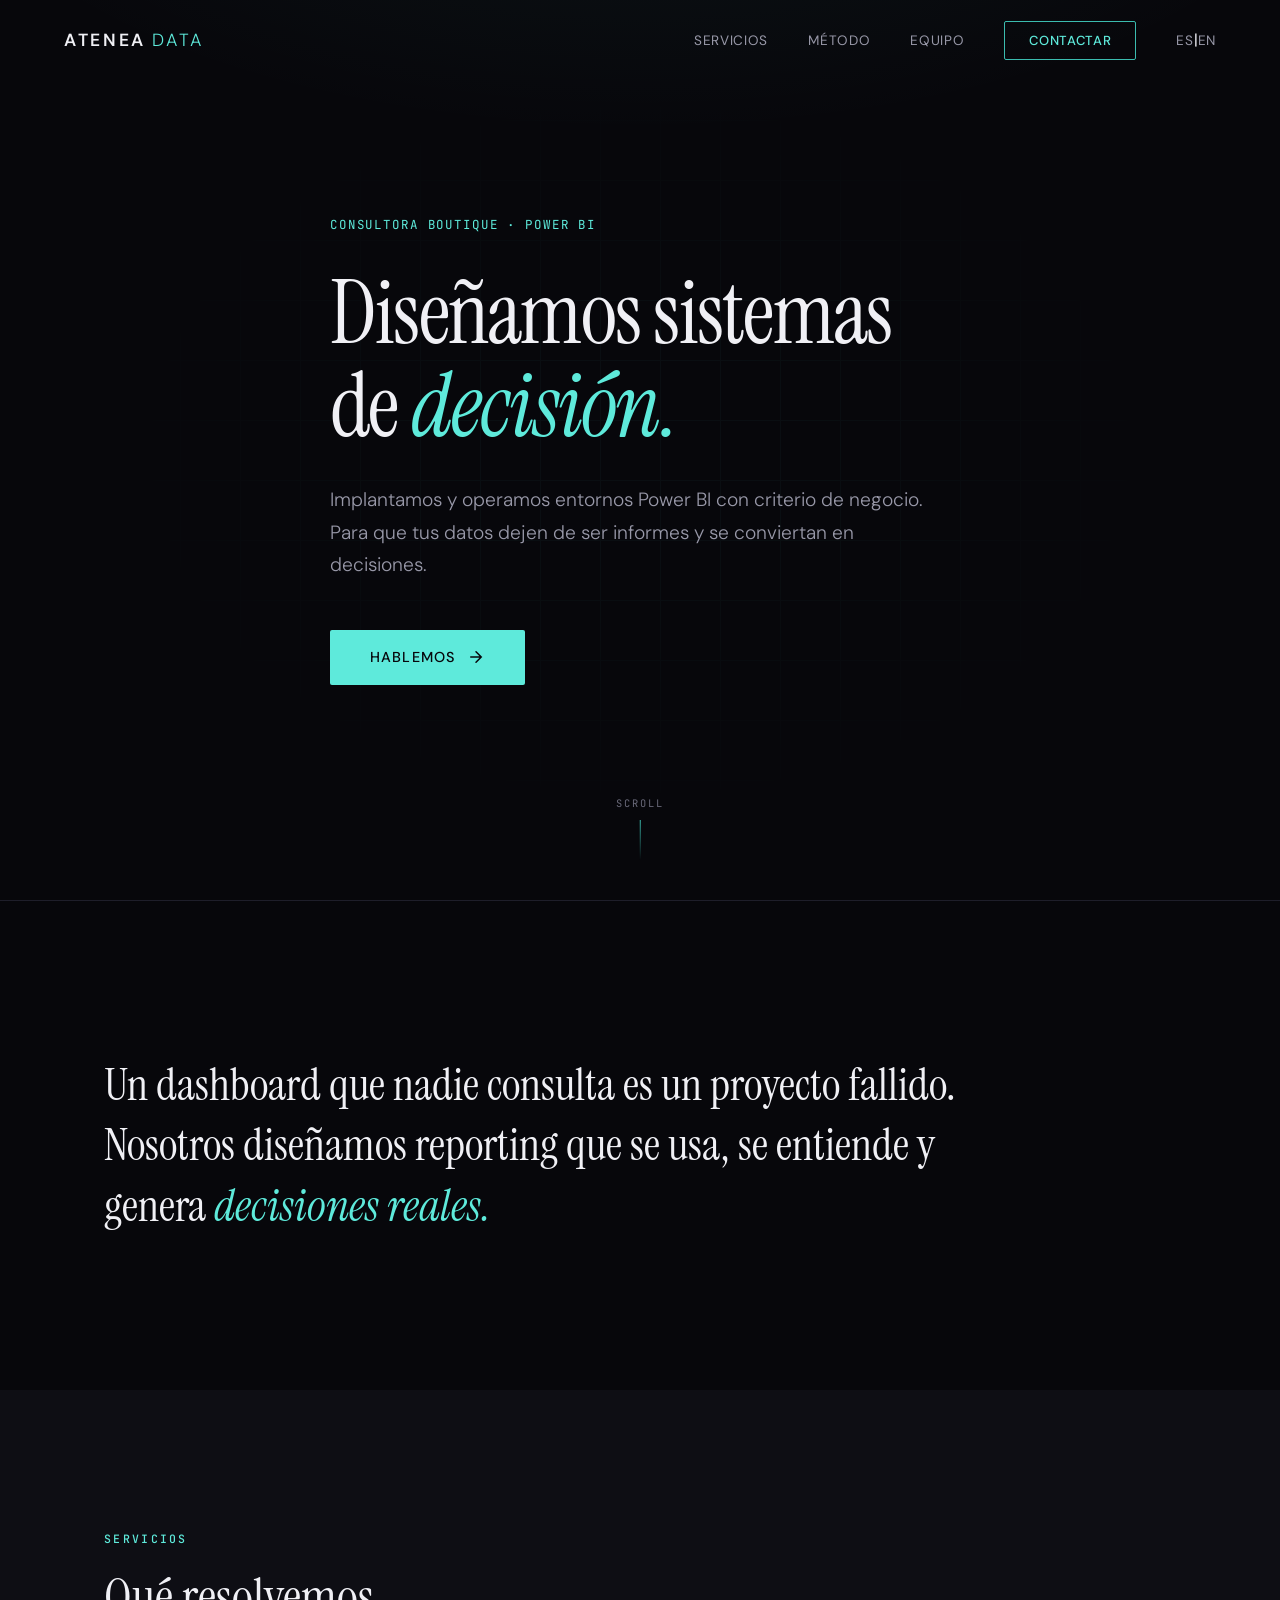
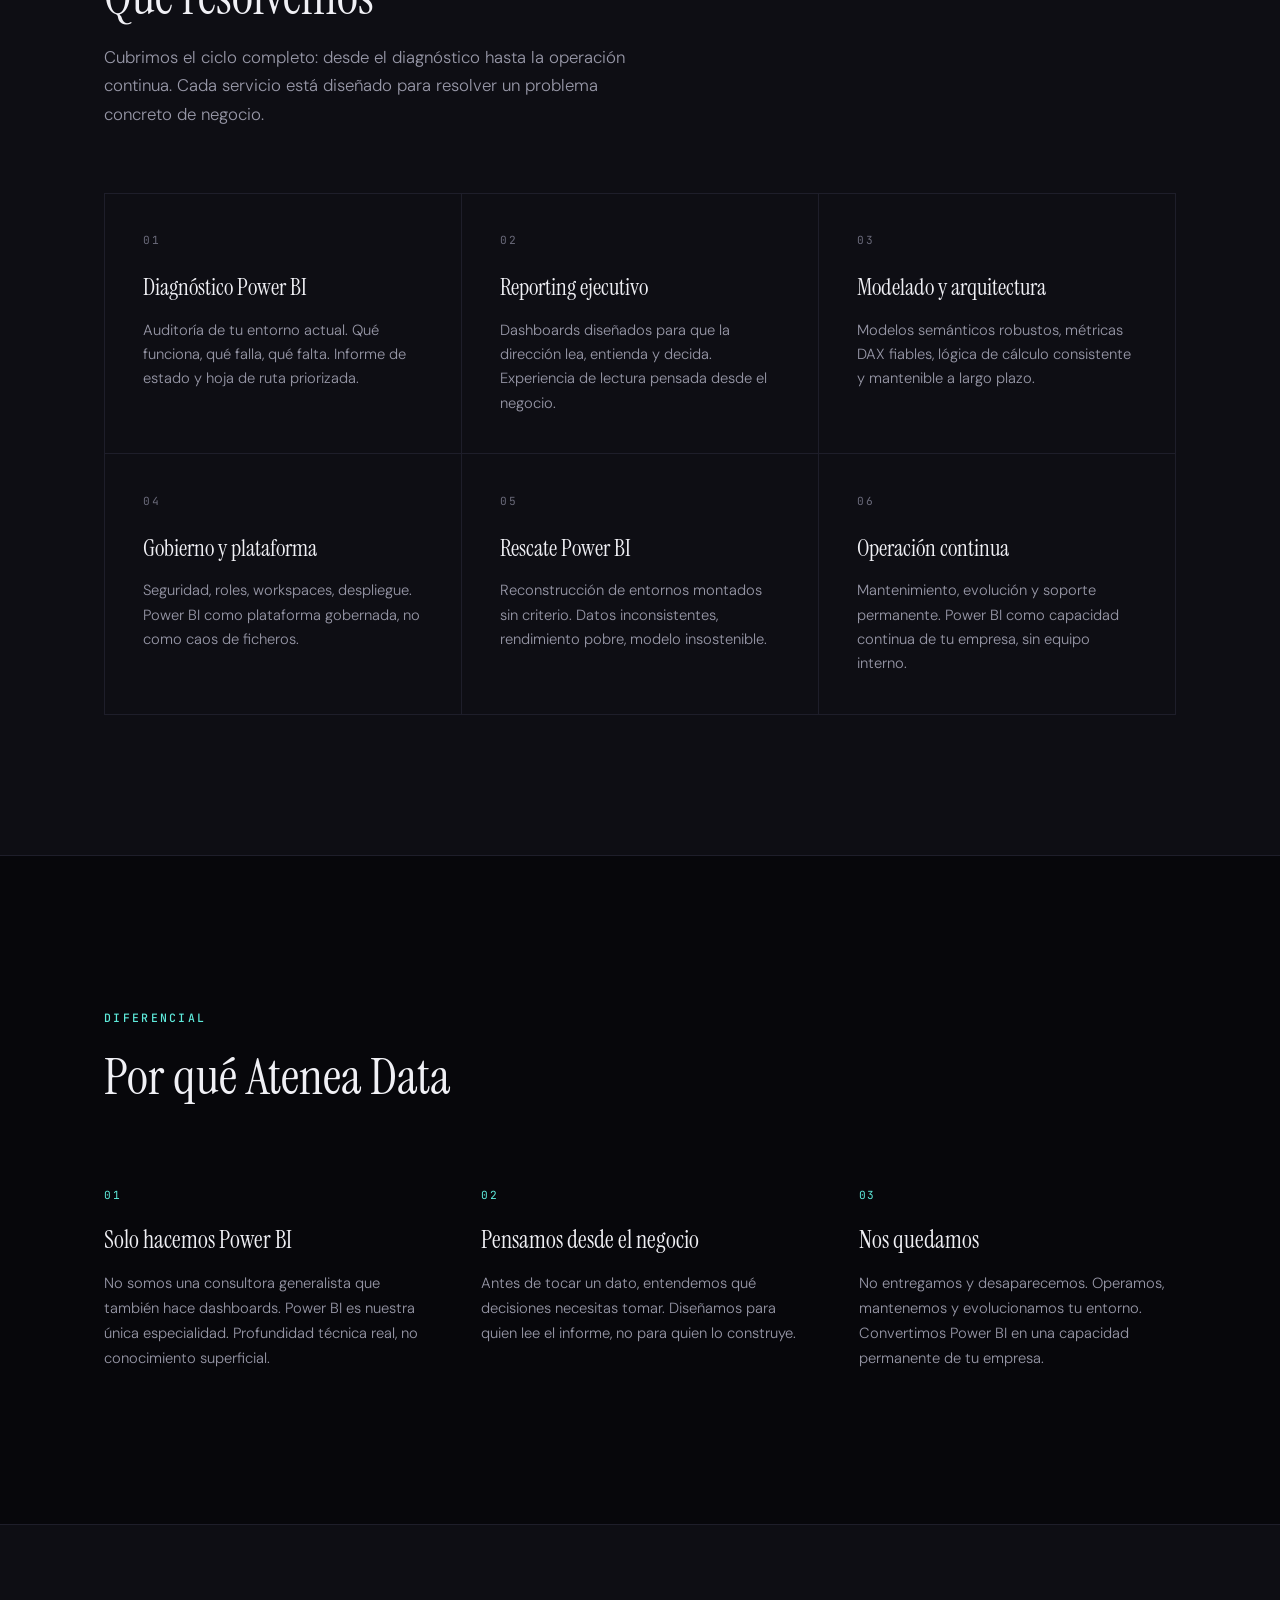
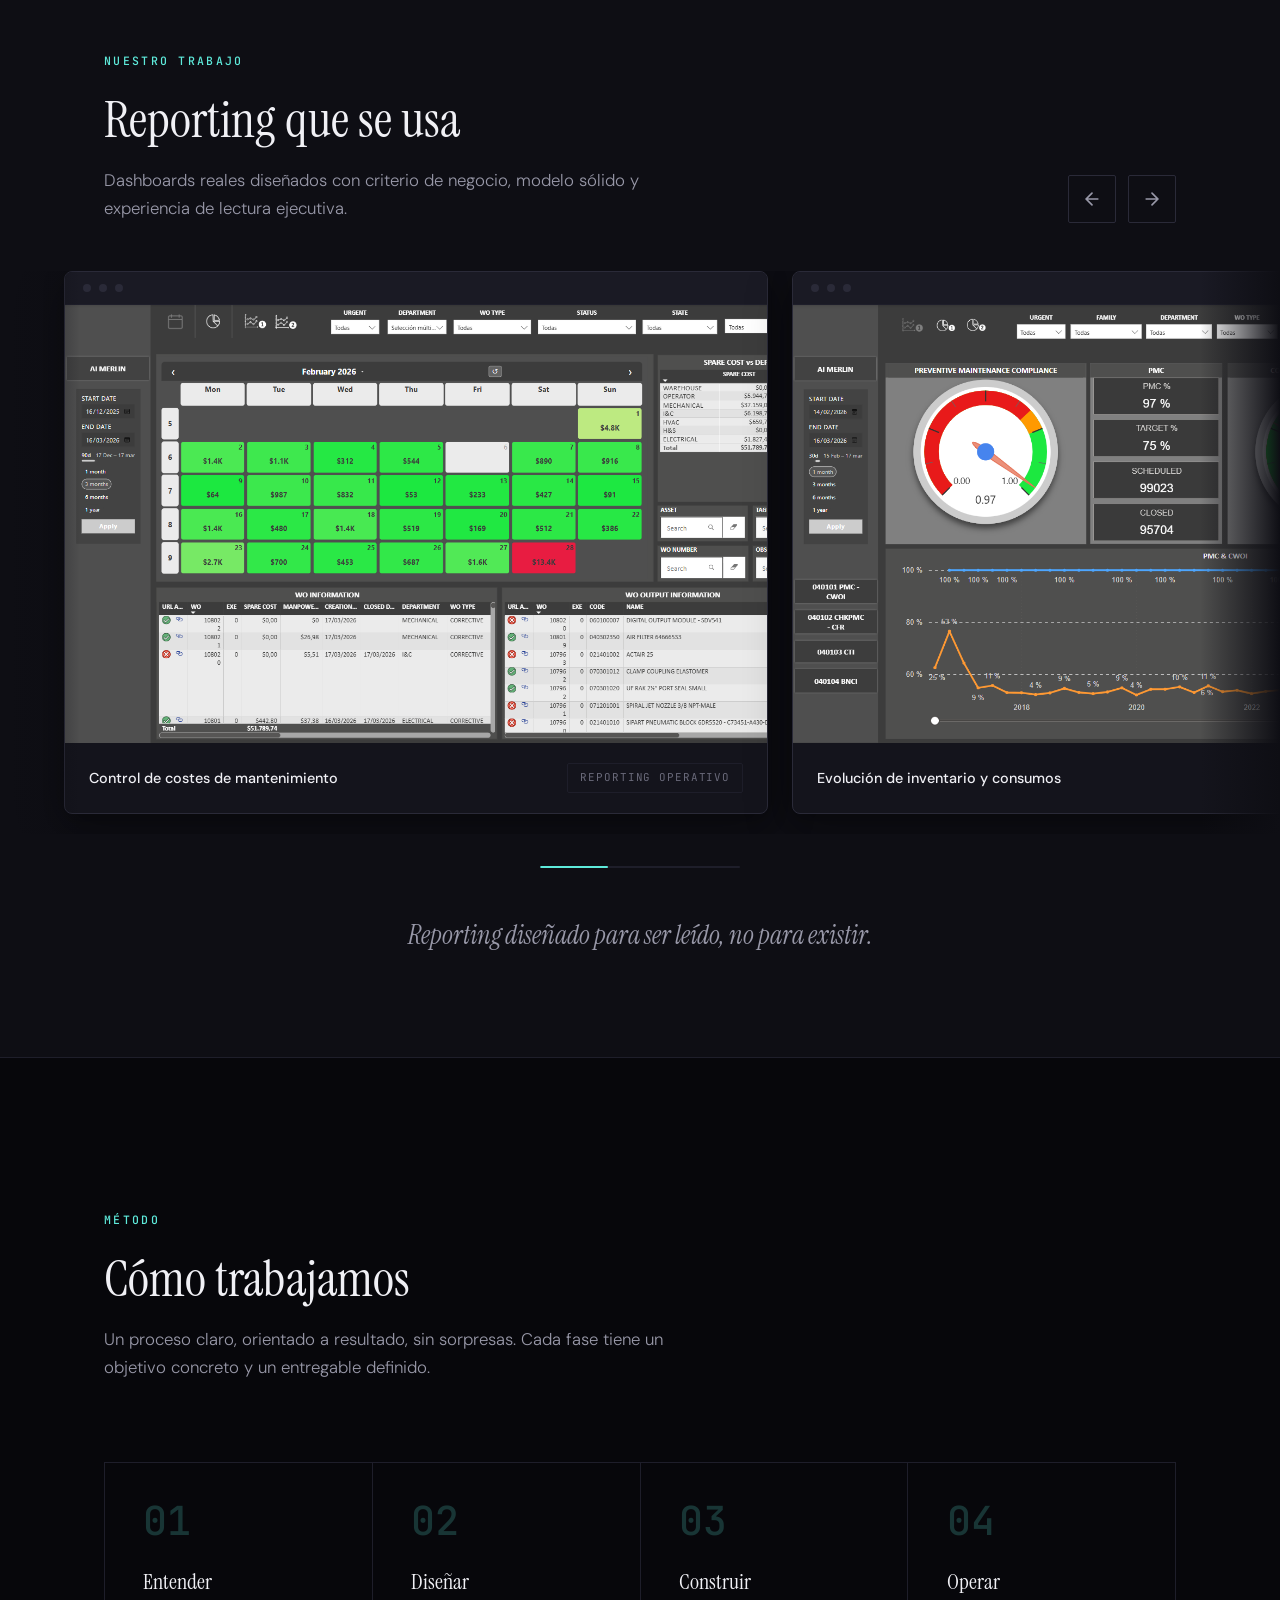
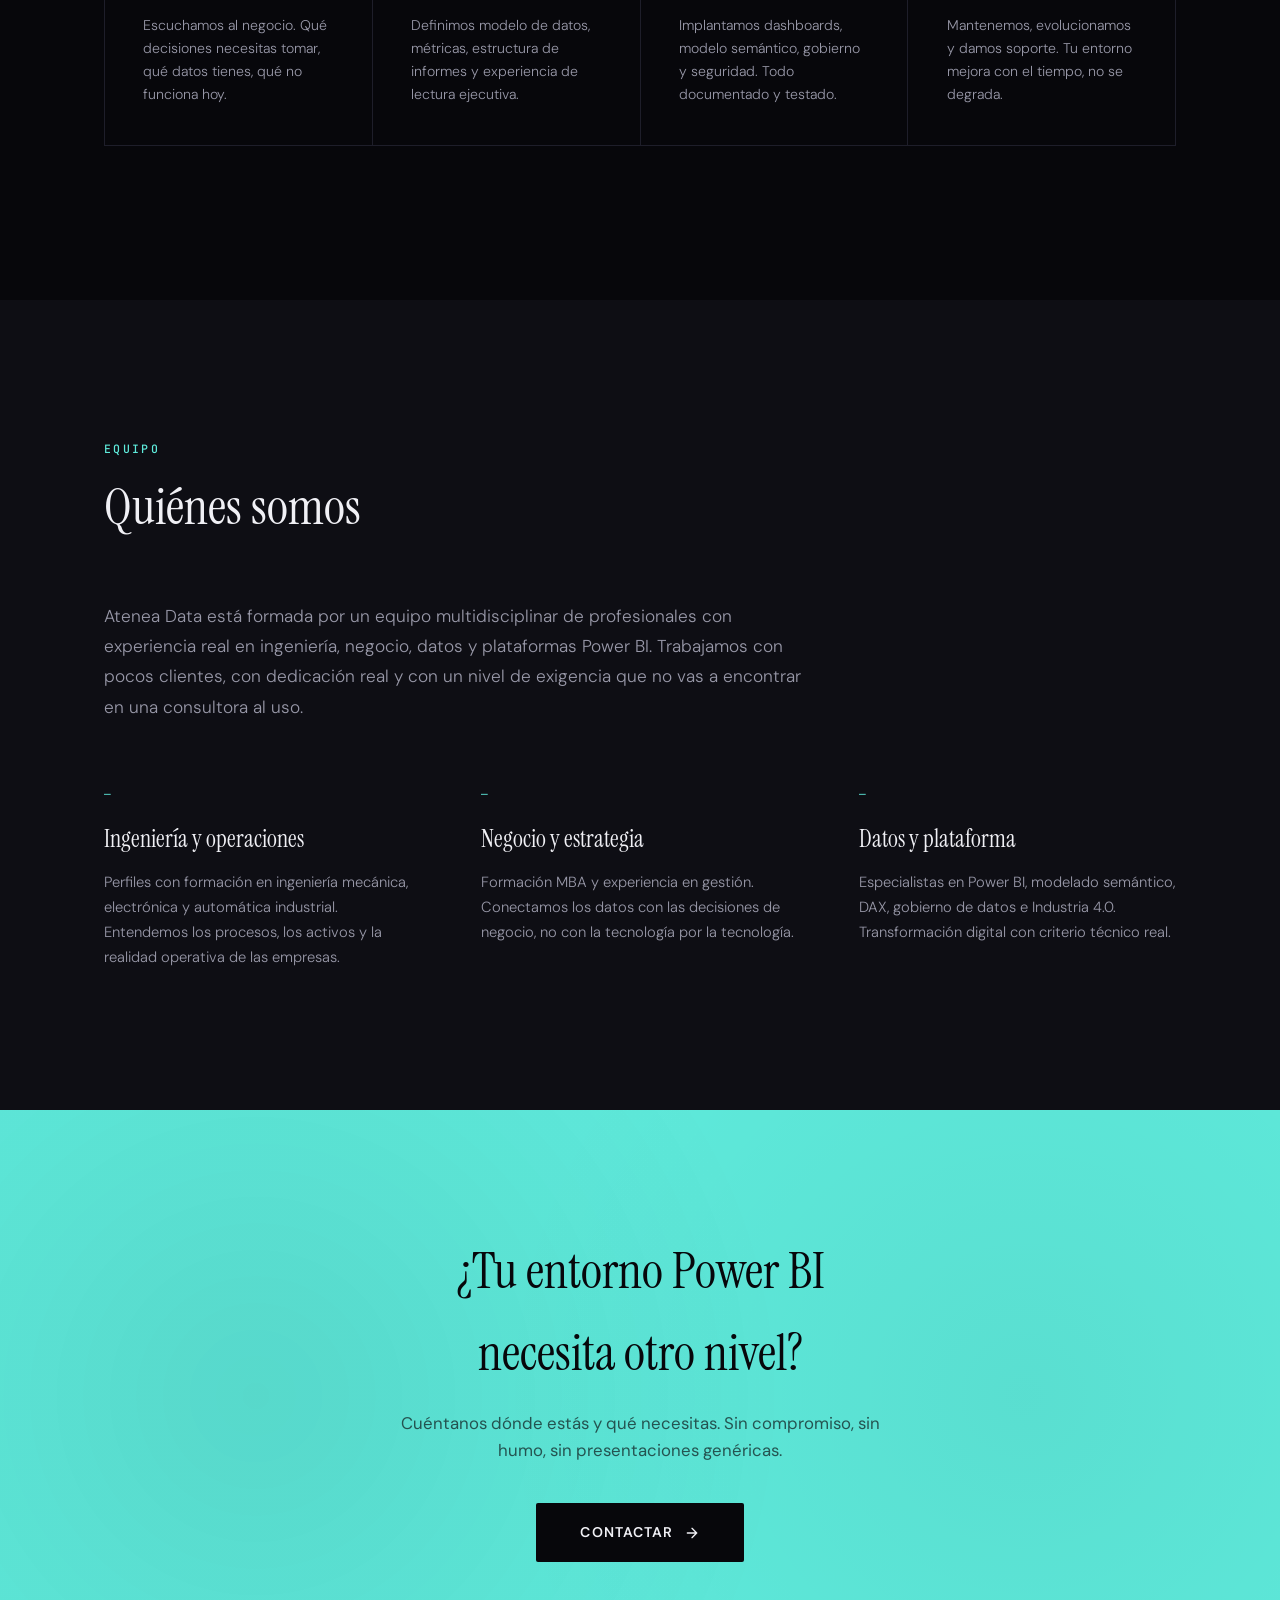
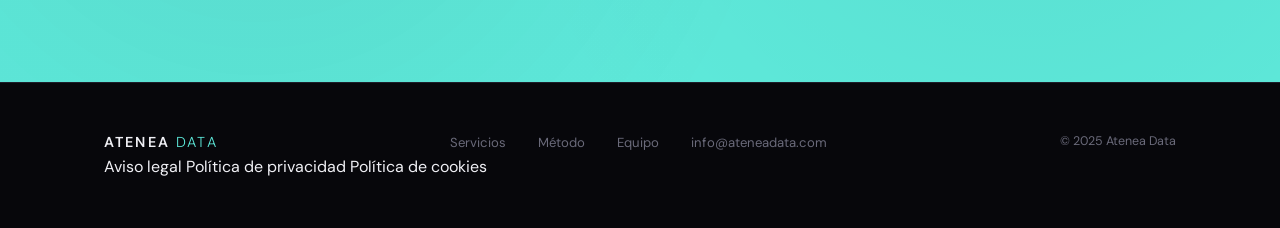
==== commit 7f57c38d: "Update team introduction and add new sections" ====
--- a/index.html
+++ b/index.html
@@ -1329,27 +1329,22 @@
                 <p class="section-tag">Equipo</p>
                 <h2 class="section-title">Quiénes somos</h2>
             </div>
-            <p class="team__intro reveal">Atenea Data es una firma fundada por dos profesionales con experiencia en consultoría de datos, modelado analítico y plataformas Power BI. Trabajamos con pocos clientes, con dedicación real y con un nivel de exigencia que no vas a encontrar en una consultora al uso.</p>
-            <div class="team__grid reveal-stagger">
-                <div class="team-member">
-                    <div class="team-member__photo">
-                        <img src="esteban.png" alt="Esteban Cabrera" style="width:100%;height:100%;object-fit:cover;">
-                    </div>
-                    <div>
-                        <h3 class="team-member__name">Esteban Cabrera</h3>
-                        <p class="team-member__role">Socio fundador · Reporting y estrategia de datos</p>
-                        <p class="team-member__bio">Ingeniero mecánico y MBA, especializado en conectar negocio, tecnología, operaciones y datos para impulsar proyectos complejos con una visión global.</p>
-                    </div>
-                </div>
-                <div class="team-member">
-                    <div class="team-member__photo">
-                        <img src="aitor.png" alt="Aitor Gómez Pimpollo" style="width:100%;height:100%;object-fit:cover;">
-                    </div>
-                    <div>
-                        <h3 class="team-member__name">Aitor Gómez Pimpollo</h3>
-                        <p class="team-member__role">Socio fundador · Plataforma y gobierno Power BI</p>
-                        <p class="team-member__bio">Ingeniero en Electrónica y Automática Industrial con Máster en Industria 4.0, especializado en transformación digital, integración tecnológica y analítica avanzada para entornos industriales.</p>
-                    </div>
+            <p class="team__intro reveal">Atenea Data está formada por un equipo multidisciplinar de profesionales con experiencia real en ingeniería, negocio, datos y plataformas Power BI. Trabajamos con pocos clientes, con dedicación real y con un nivel de exigencia que no vas a encontrar en una consultora al uso.</p>
+            <div class="diff__grid reveal-stagger" style="margin-top: 48px;">
+                <div class="diff-item">
+                    <p class="diff-item__number">—</p>
+                    <h3 class="diff-item__title">Ingeniería y operaciones</h3>
+                    <p class="diff-item__text">Perfiles con formación en ingeniería mecánica, electrónica y automática industrial. Entendemos los procesos, los activos y la realidad operativa de las empresas.</p>
+                </div>
+                <div class="diff-item">
+                    <p class="diff-item__number">—</p>
+                    <h3 class="diff-item__title">Negocio y estrategia</h3>
+                    <p class="diff-item__text">Formación MBA y experiencia en gestión. Conectamos los datos con las decisiones de negocio, no con la tecnología por la tecnología.</p>
+                </div>
+                <div class="diff-item">
+                    <p class="diff-item__number">—</p>
+                    <h3 class="diff-item__title">Datos y plataforma</h3>
+                    <p class="diff-item__text">Especialistas en Power BI, modelado semántico, DAX, gobierno de datos e Industria 4.0. Transformación digital con criterio técnico real.</p>
                 </div>
             </div>
         </div>
